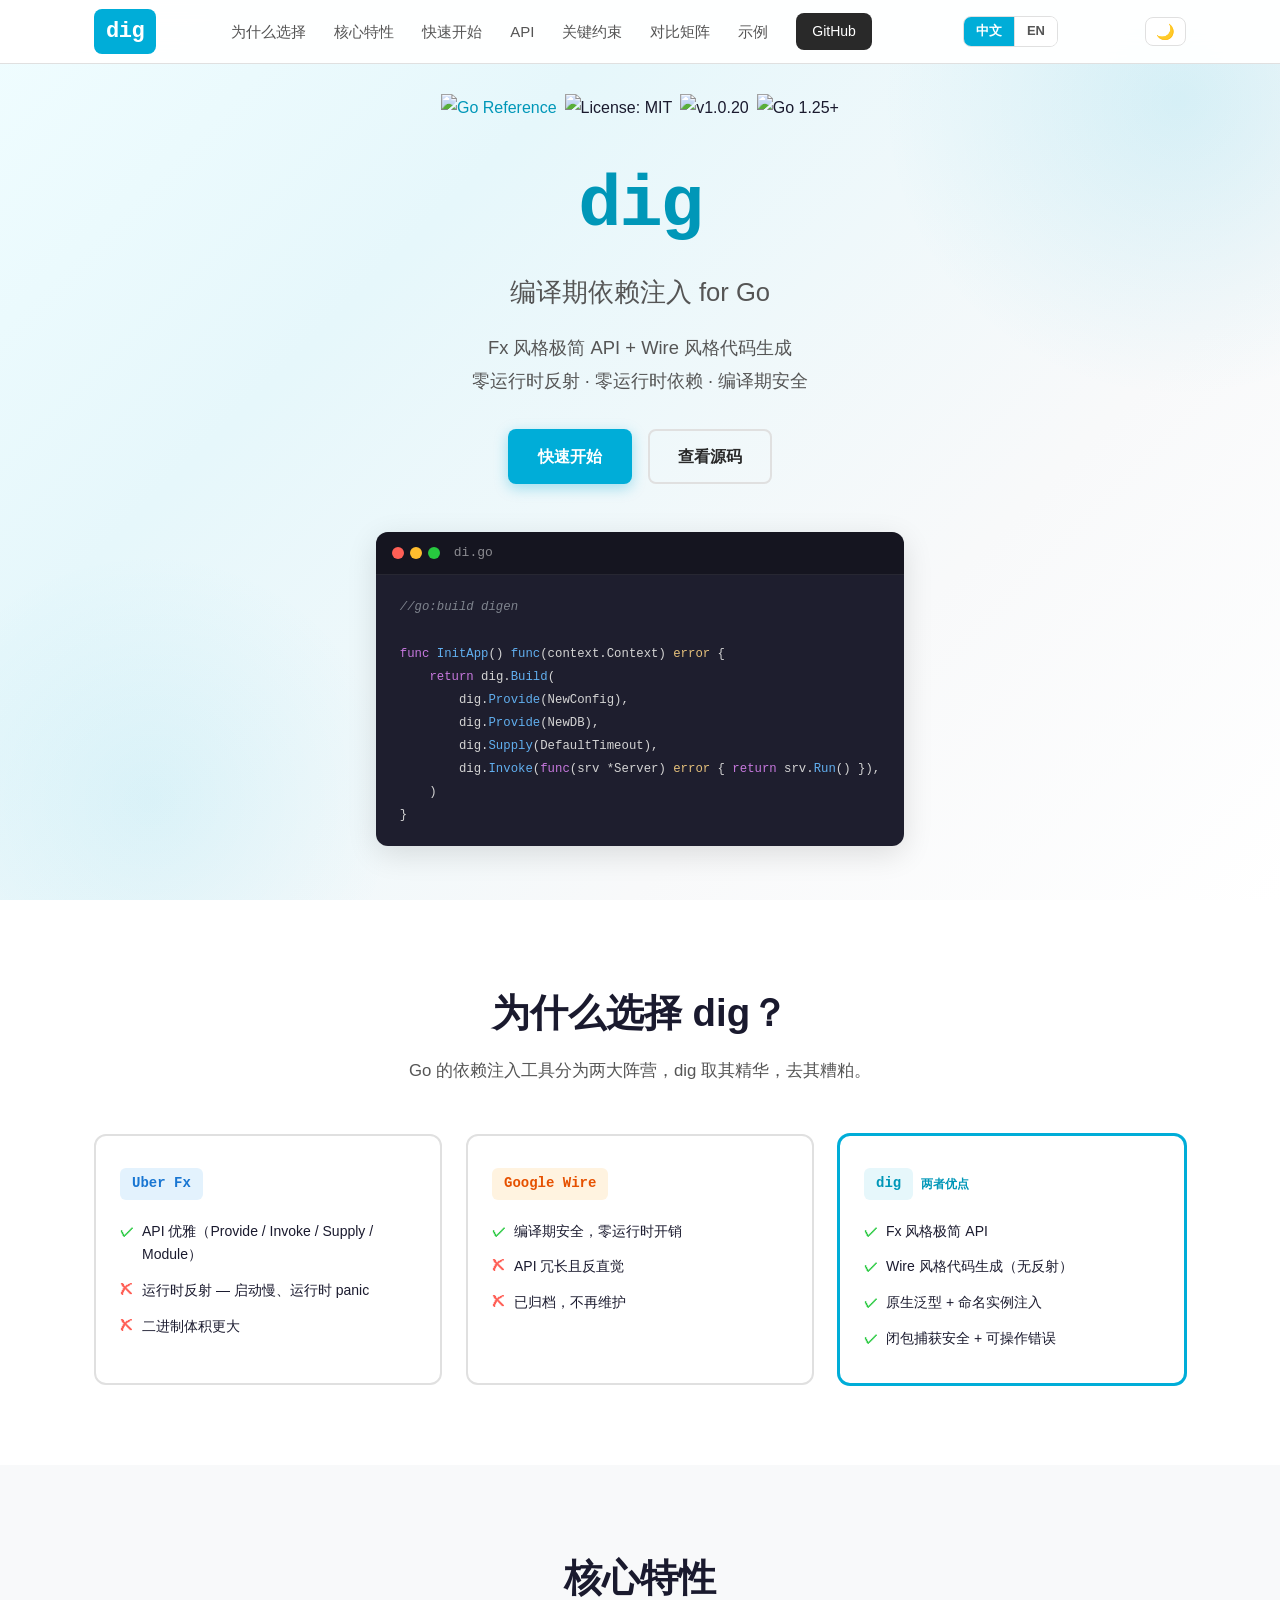
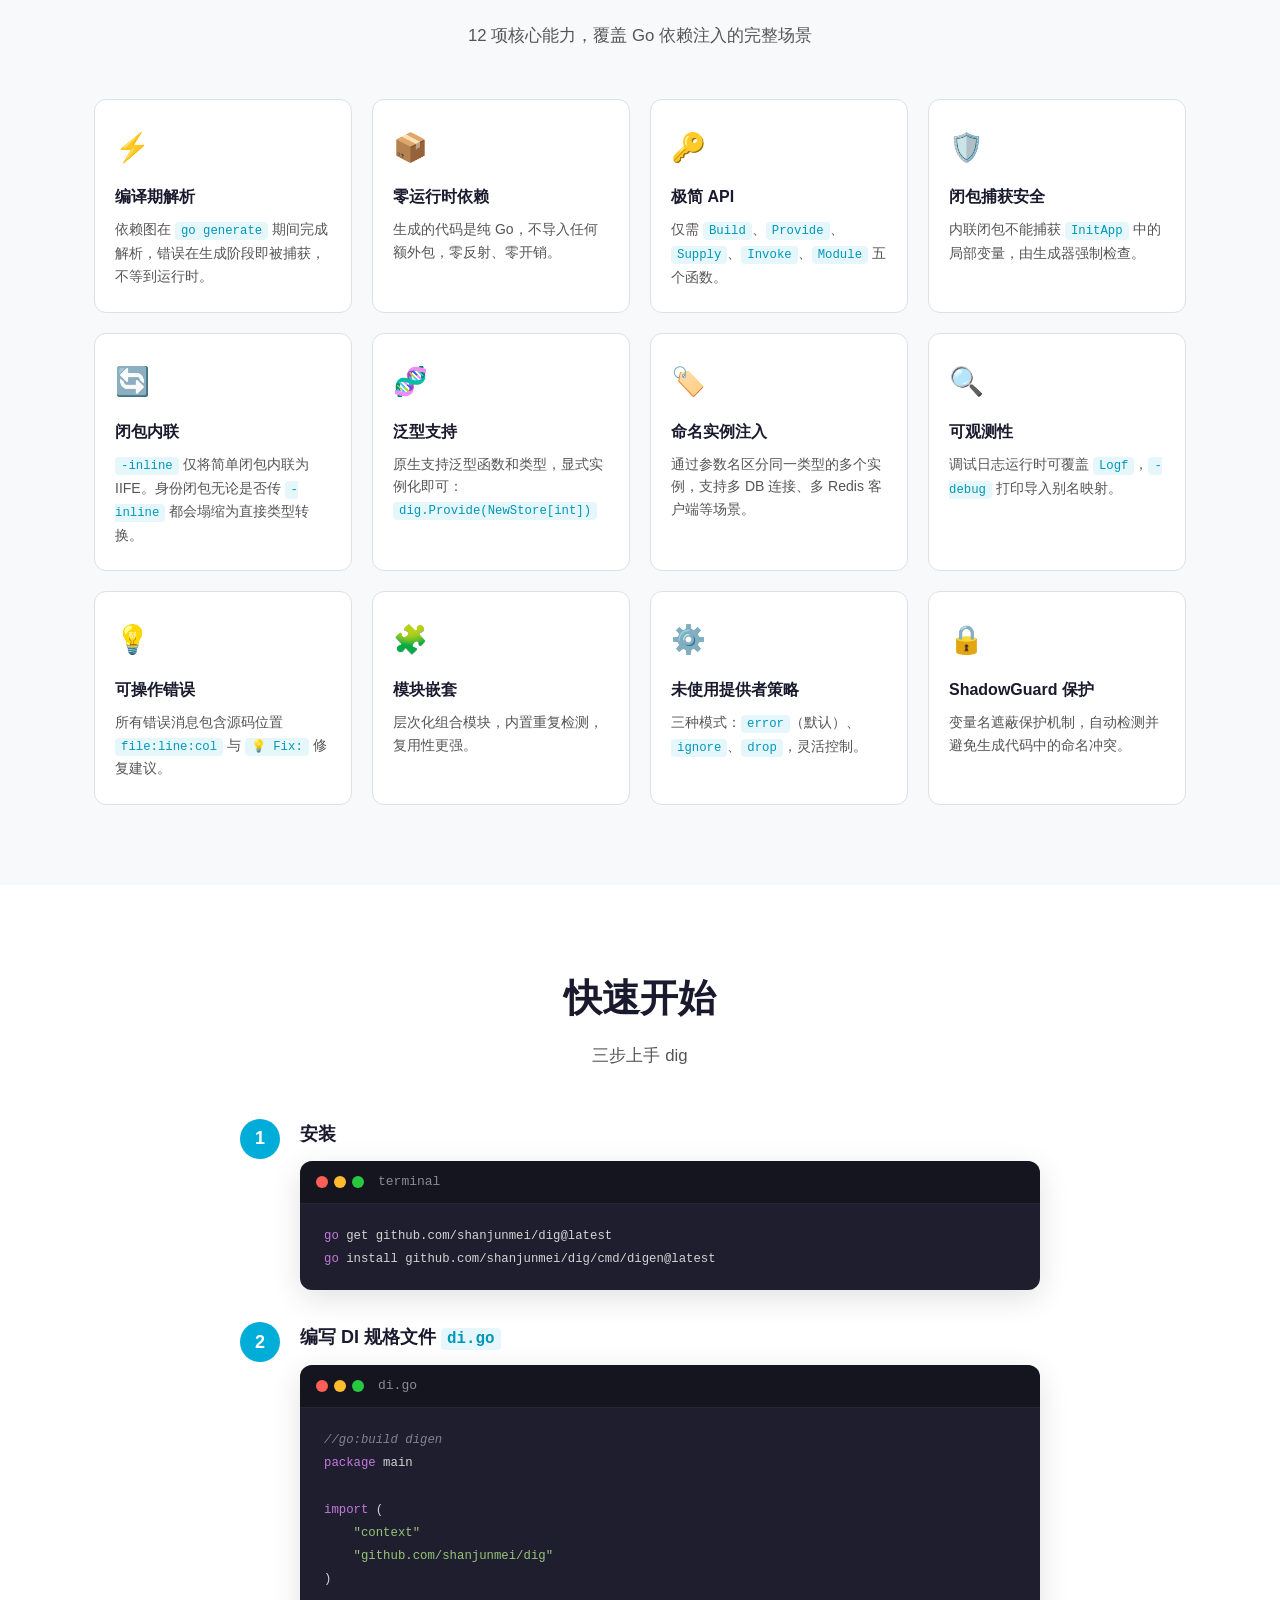
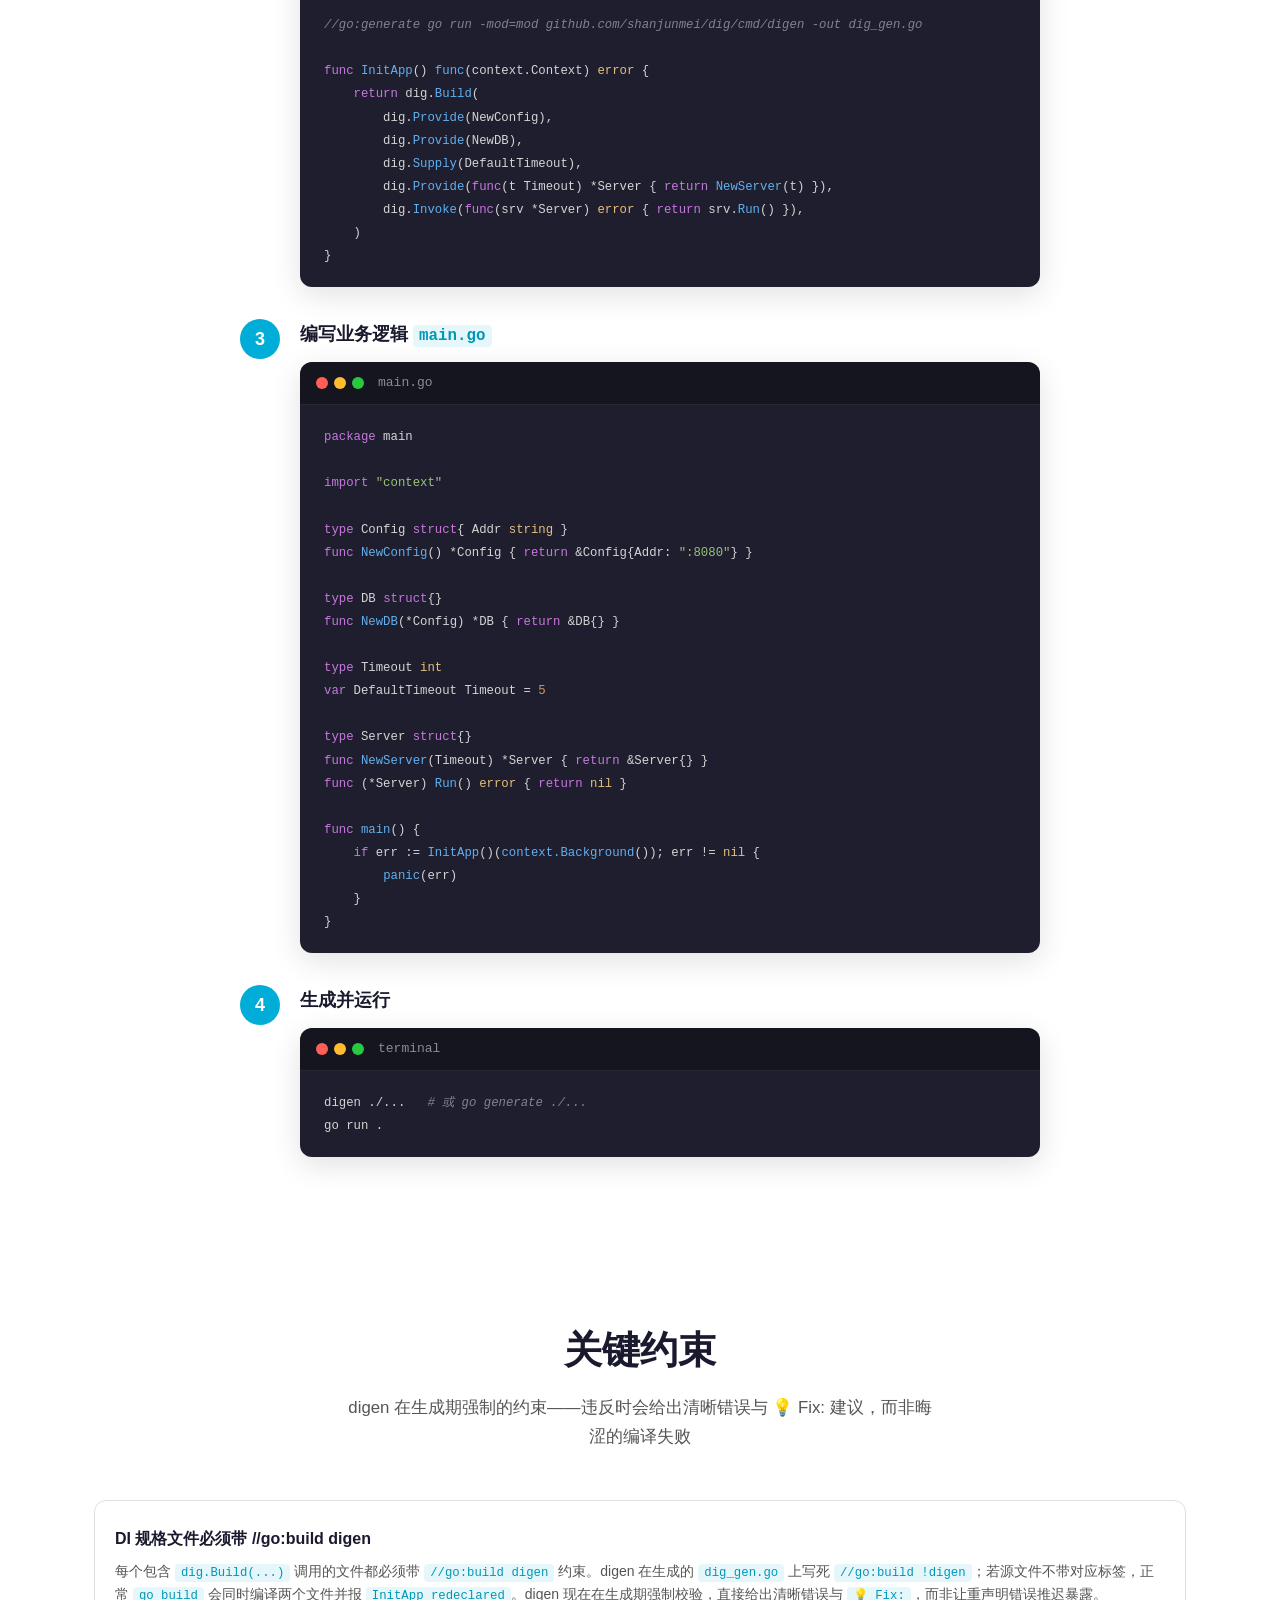
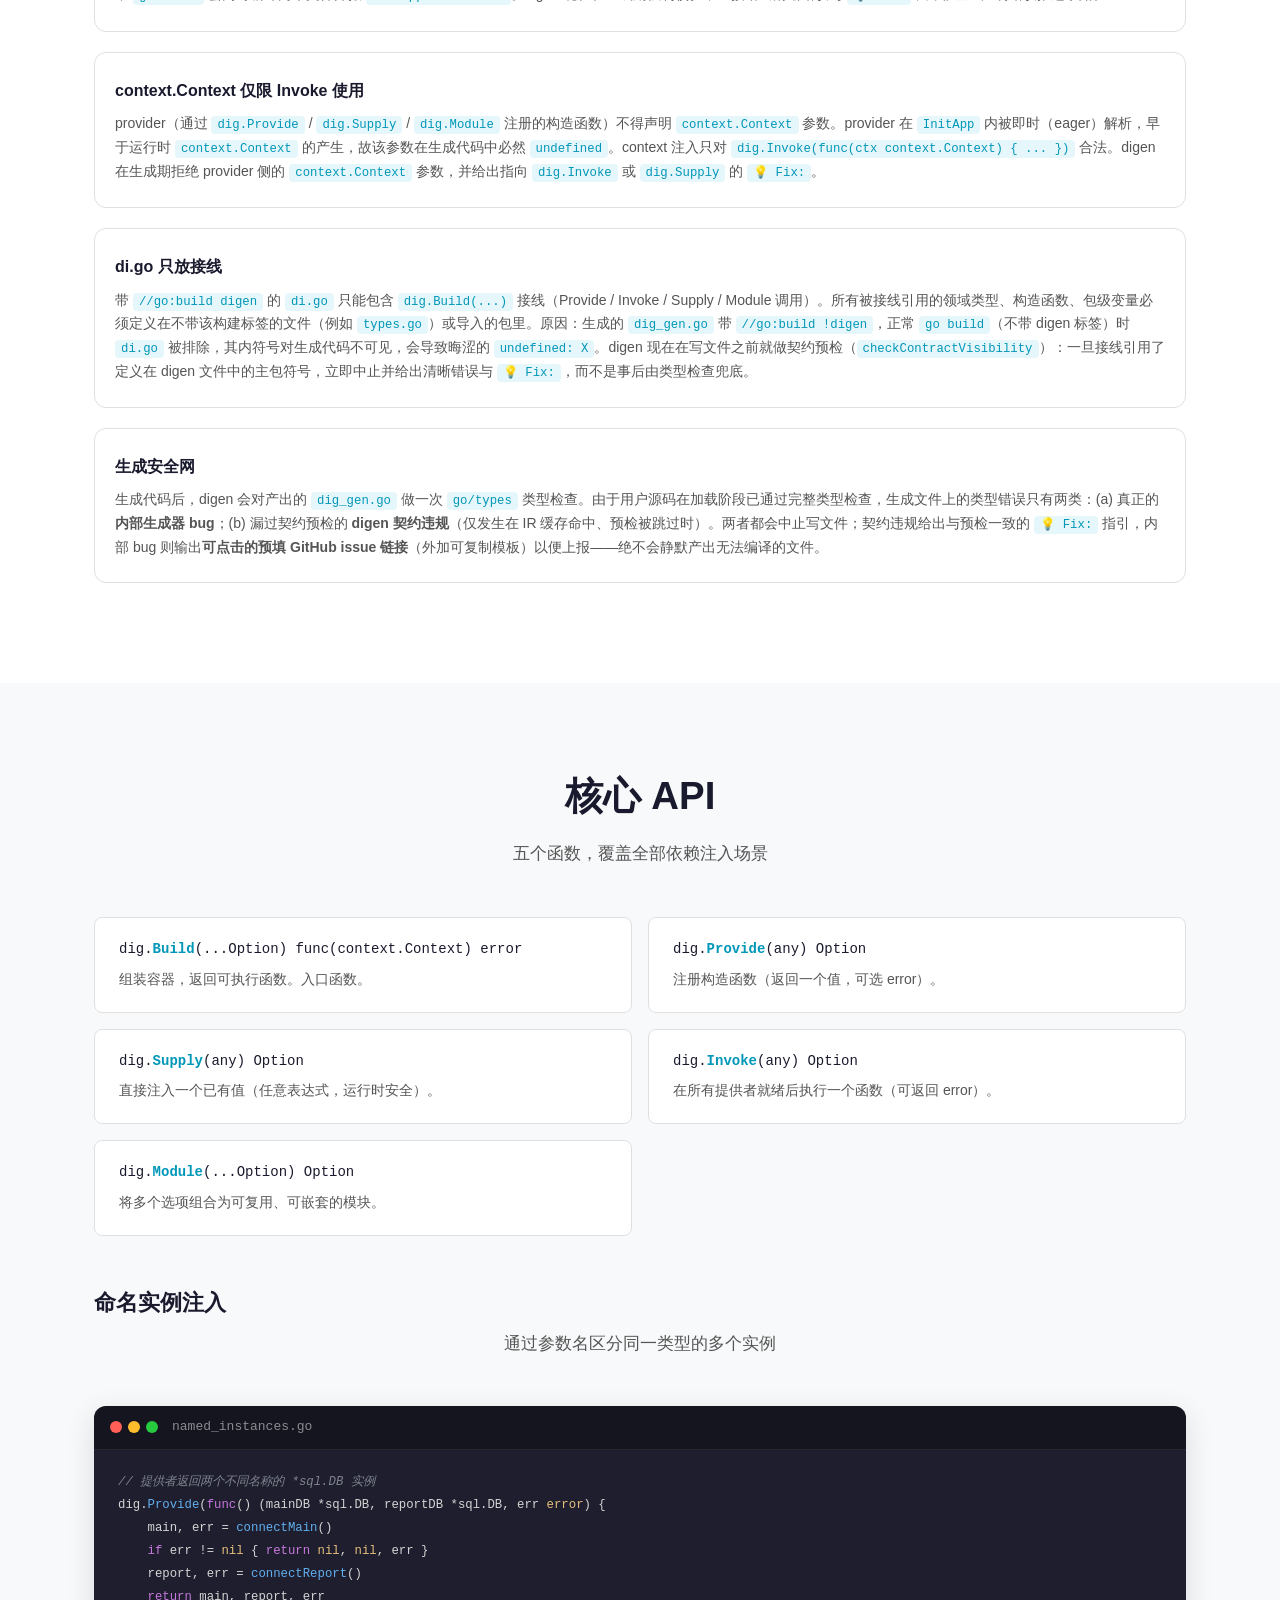
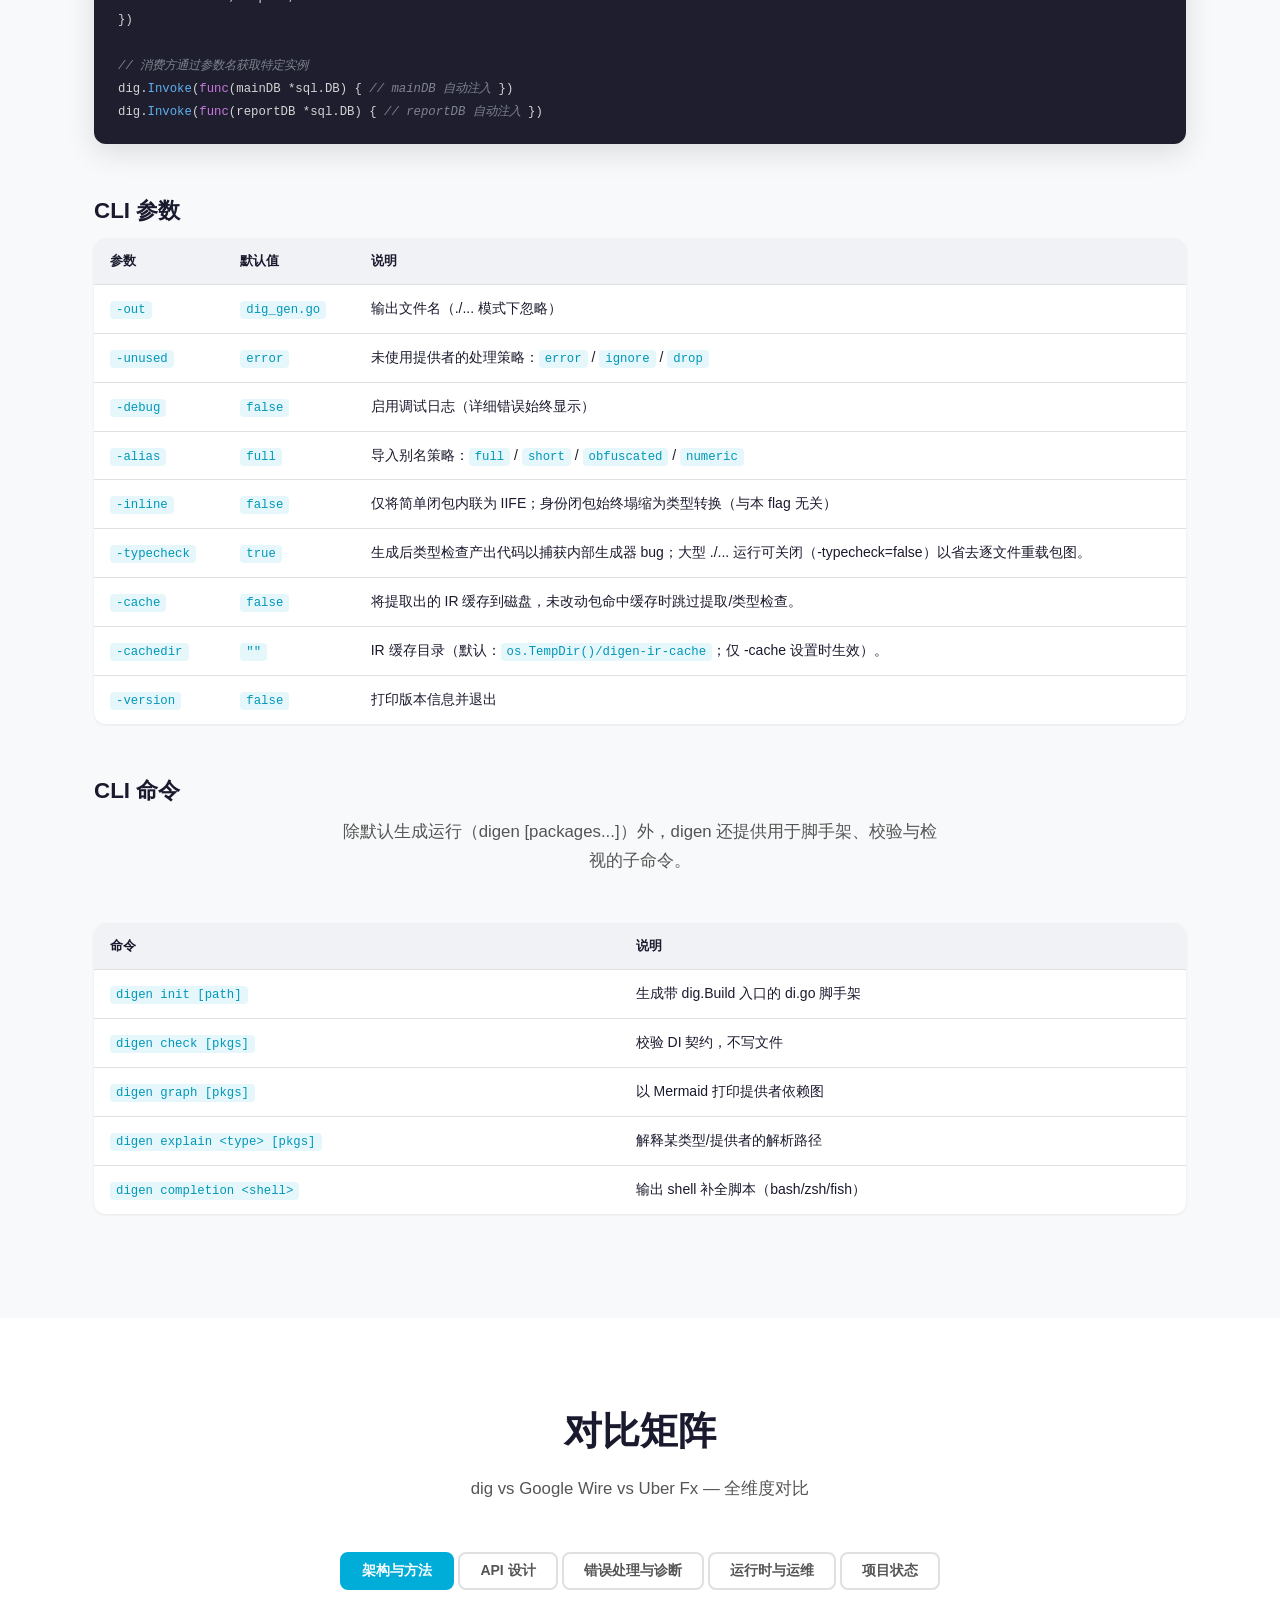
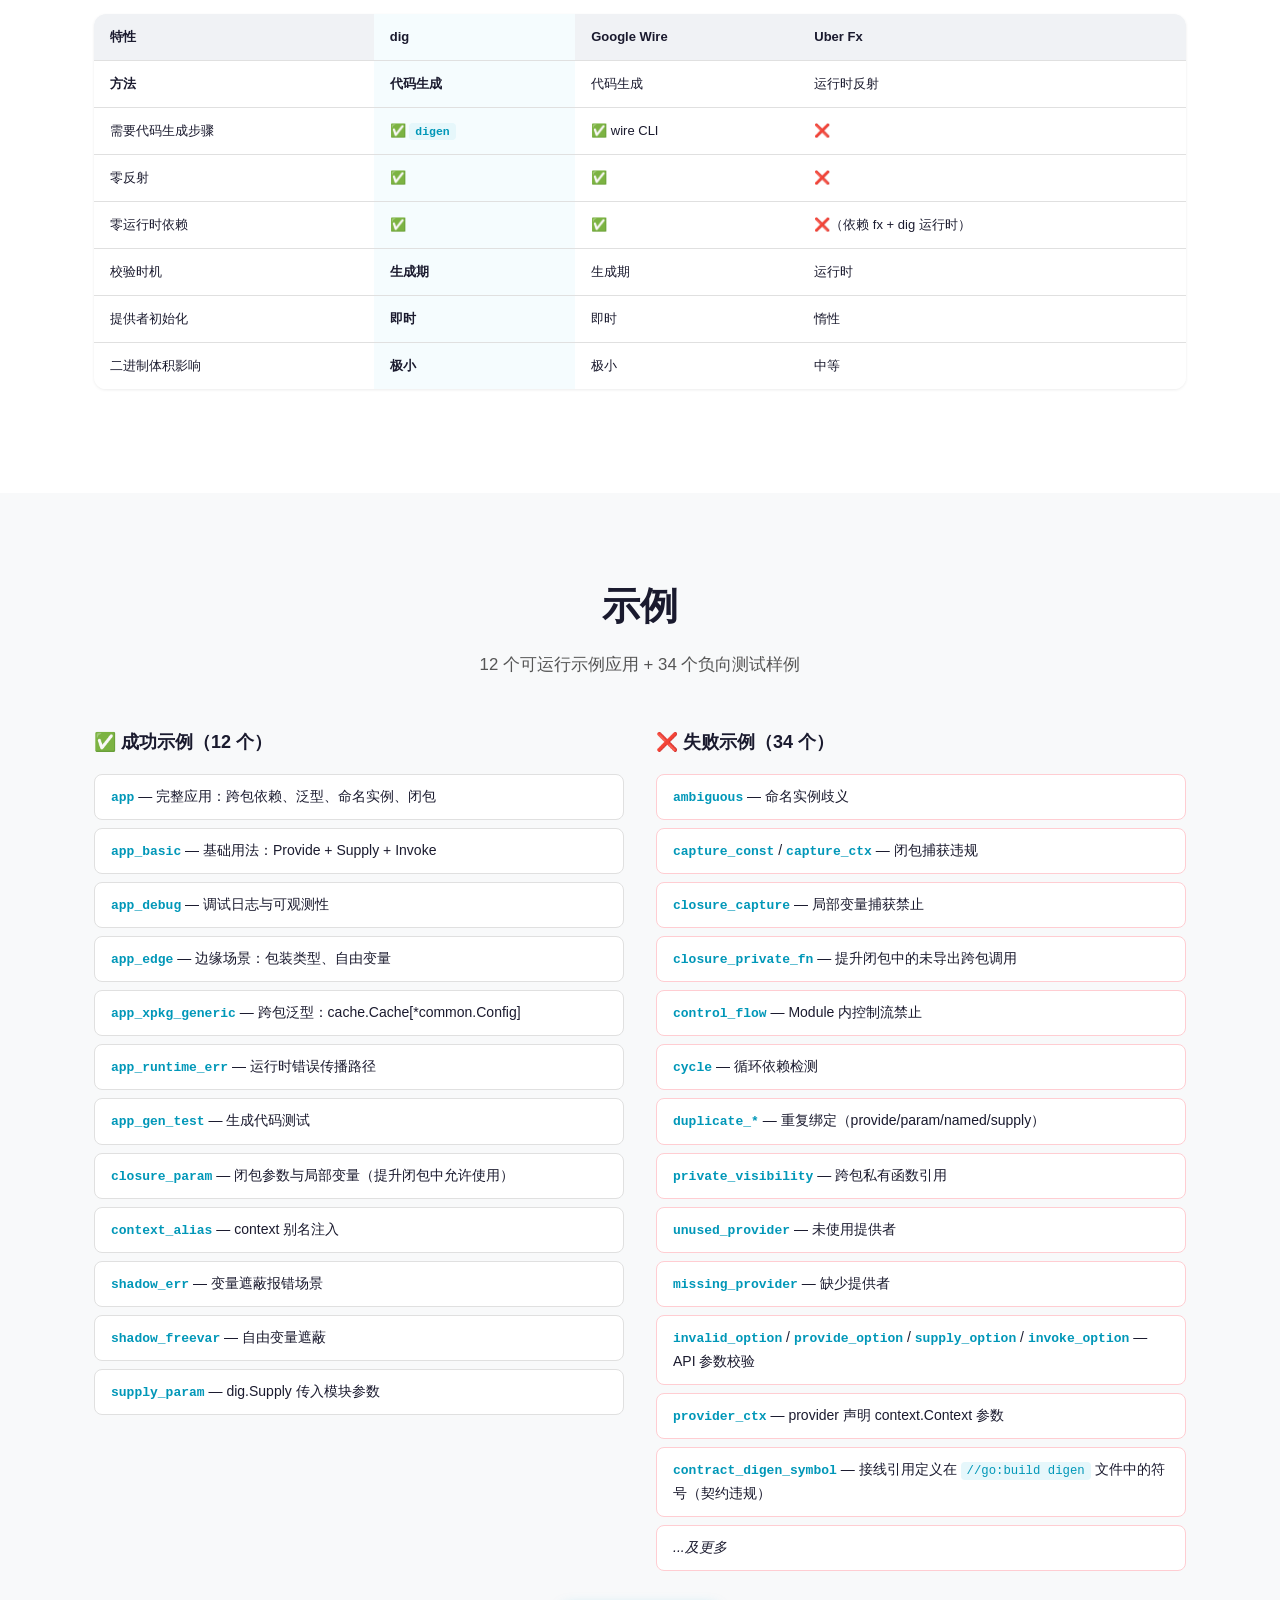
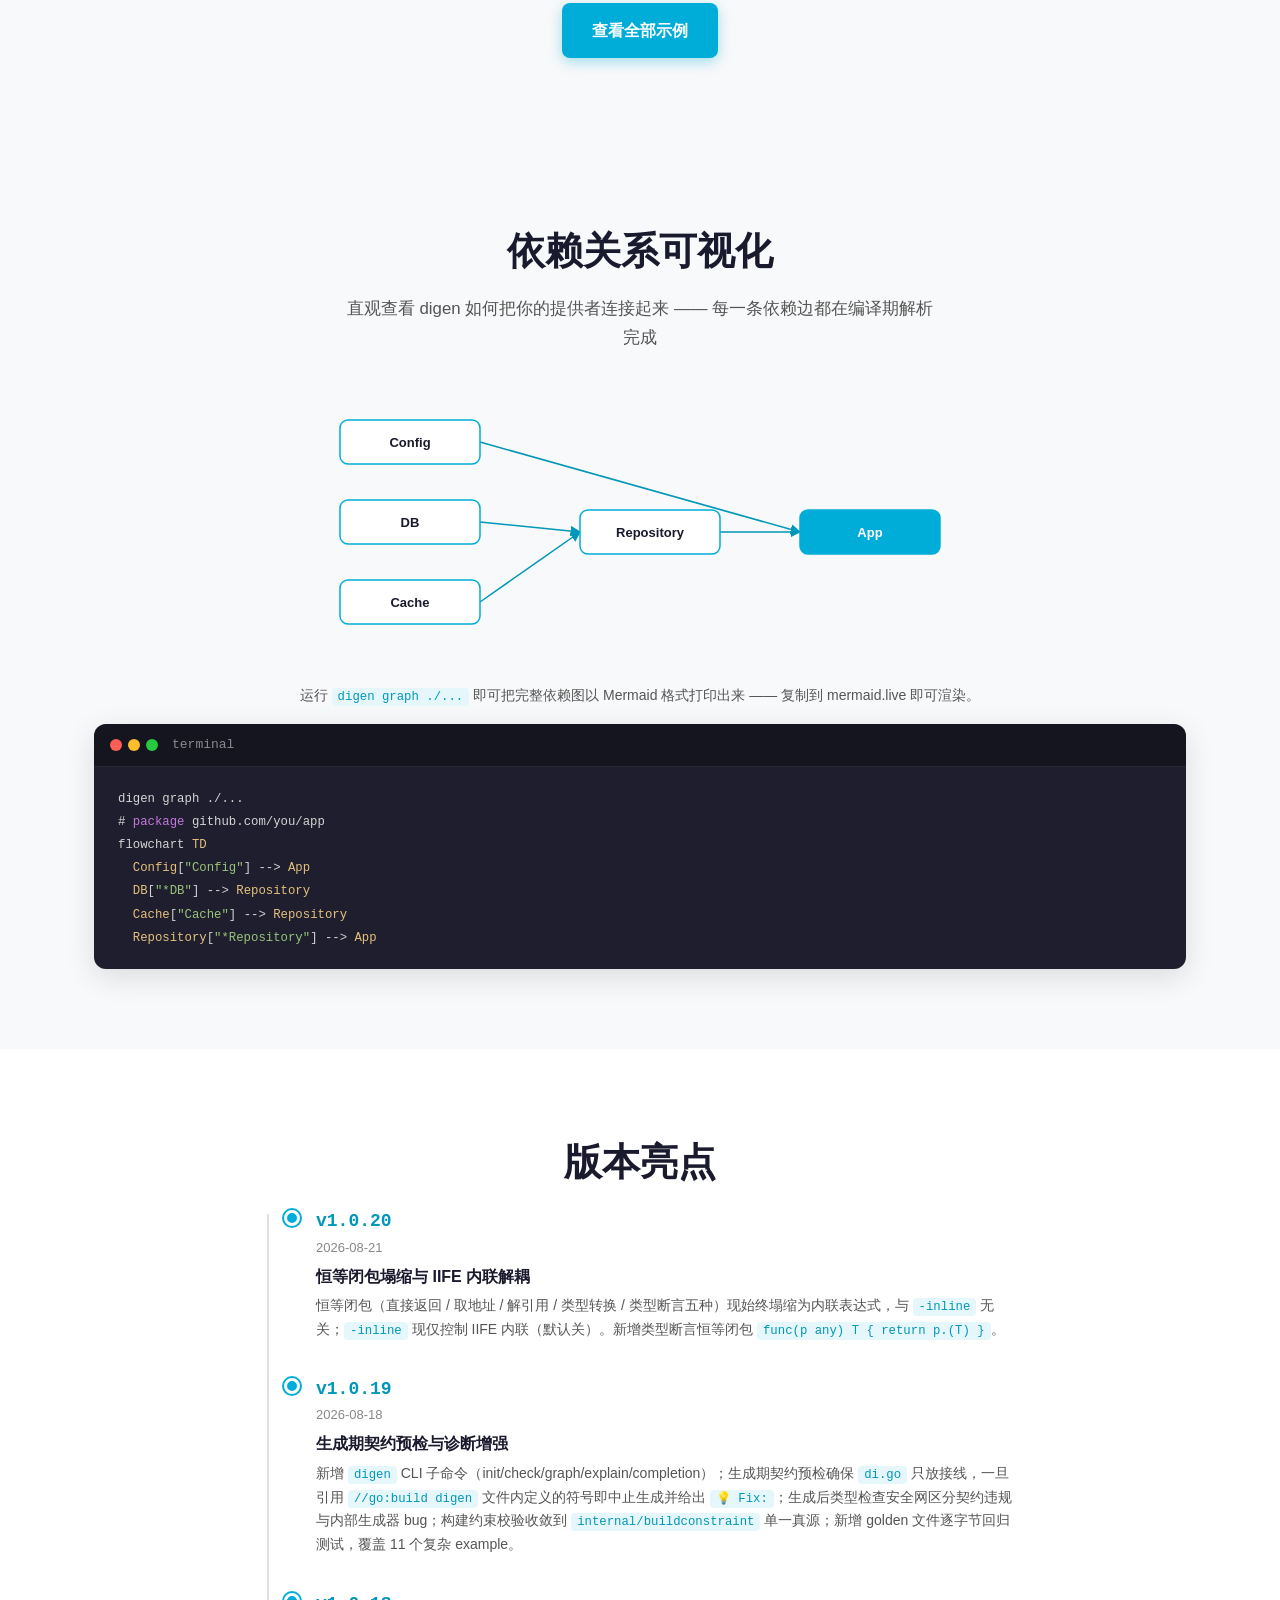
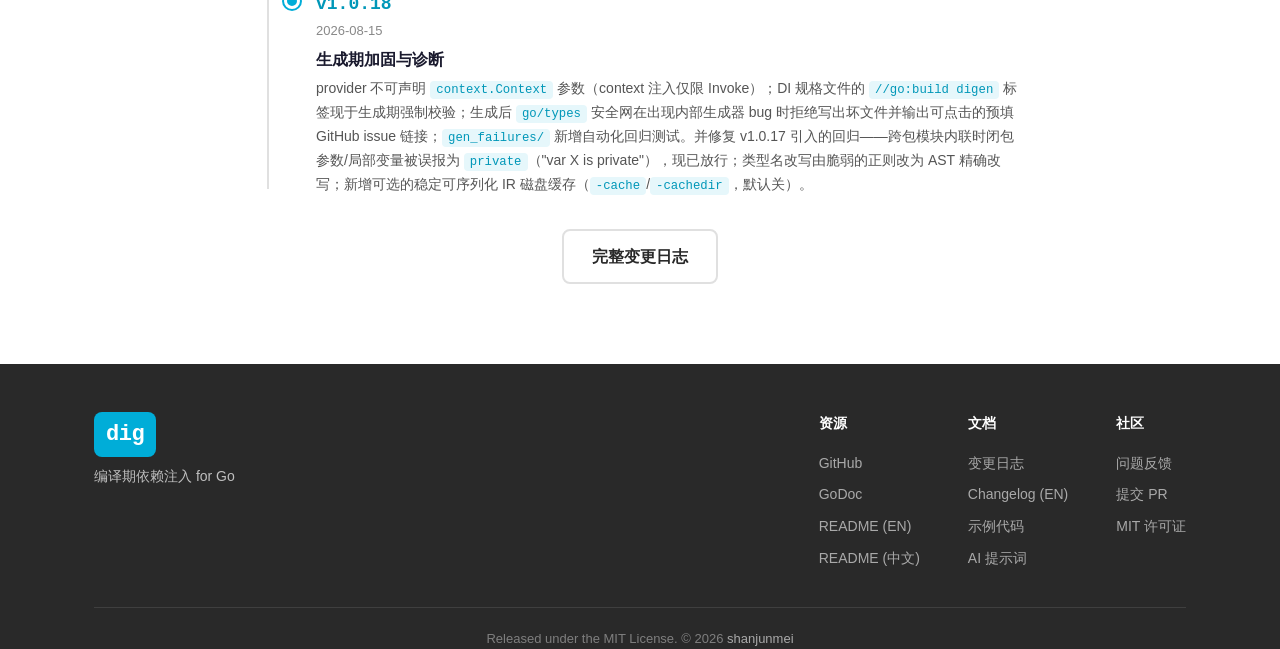
==== docs/index.html @ 8a1d83fa "chore: release dig v1.0.20 ```🔧 Identity Closure Collapse and IIFE Inline Decoupling``` - The identi" ====
<!DOCTYPE html>
<html lang="zh-CN">
<head>
  <meta charset="UTF-8">
  <meta name="viewport" content="width=device-width, initial-scale=1.0">
  <meta name="description" content="dig — 编译期依赖注入 for Go。Fx 风格极简 API + Wire 风格代码生成，零运行时反射，零运行时依赖。">
  <meta name="author" content="shanjunmei">
  <meta property="og:title" content="dig — Compile-time DI for Go">
  <meta property="og:description" content="Fx-style minimal API + Wire-style code generation. Zero reflection, zero runtime dependency.">
  <meta property="og:type" content="website">
  <title>dig — 编译期依赖注入 for Go</title>
  <link rel="icon" type="image/svg+xml" href="data:image/svg+xml,<svg xmlns='http://www.w3.org/2000/svg' viewBox='0 0 100 100'><rect width='100' height='100' rx='20' fill='%2300ADD8'/><text x='50' y='68' font-size='52' font-family='monospace' font-weight='bold' text-anchor='middle' fill='white'>dig</text></svg>">
  <link rel="stylesheet" href="assets/css/style.css">
</head>
<body>

<!-- ===== Nav ===== -->
<nav id="navbar">
  <div class="nav-container">
    <a href="#" class="nav-logo">
      <span class="logo-icon">dig</span>
    </a>
    <div class="nav-links" id="nav-links">
      <a href="#why" data-en="Why dig">为什么选择</a>
      <a href="#features" data-en="Features">核心特性</a>
      <a href="#quickstart" data-en="Quick Start">快速开始</a>
      <a href="#api">API</a>
      <a href="#constraints" data-en="Constraints">关键约束</a>
      <a href="#comparison" data-en="Comparison">对比矩阵</a>
      <a href="#examples" data-en="Examples">示例</a>
      <a href="https://github.com/shanjunmei/dig" class="nav-github" target="_blank" rel="noopener">GitHub</a>
    </div>
    <div class="lang-switch" role="group" aria-label="Language">
      <button type="button" data-lang="zh" class="active">中文</button>
      <button type="button" data-lang="en">EN</button>
    </div>
    <button class="theme-toggle" id="theme-toggle" type="button" aria-label="切换深色/浅色模式" title="切换深色/浅色模式">🌙</button>
    <button class="nav-toggle" id="nav-toggle" aria-label="菜单">
      <span></span><span></span><span></span>
    </button>
  </div>
</nav>

<!-- ===== Table of Contents (TOC) ===== -->
<aside class="toc" id="toc" aria-label="目录">
  <input type="search" id="toc-search" class="toc-search" placeholder="搜索目录…" data-en-ph="Search…" aria-label="搜索目录">
  <nav id="toc-nav"></nav>
</aside>

<!-- ===== Hero ===== -->
<section id="hero">
  <div class="hero-bg"></div>
  <div class="hero-content">
    <div class="hero-badges">
      <a href="https://pkg.go.dev/github.com/shanjunmei/dig" target="_blank" rel="noopener">
        <img src="https://pkg.go.dev/badge/github.com/shanjunmei/dig.svg" alt="Go Reference">
      </a>
      <img src="https://img.shields.io/badge/License-MIT-yellow.svg" alt="License: MIT">
      <img src="https://img.shields.io/badge/version-v1.0.20-00ADD8.svg" alt="v1.0.20">
      <img src="https://img.shields.io/badge/Go-1.25+-00ADD8.svg" alt="Go 1.25+">
    </div>
    <h1 class="hero-title">
      <span class="hero-dig">dig</span>
      <span class="hero-subtitle" data-en="Compile-time dependency injection for Go">编译期依赖注入 for Go</span>
    </h1>
    <p class="hero-tagline" data-en-html="Fx-style minimal API + Wire-style code generation<br>Zero reflection · Zero runtime dependency · Compile-time safety">
      Fx 风格极简 API + Wire 风格代码生成<br>
      零运行时反射 · 零运行时依赖 · 编译期安全
    </p>
    <div class="hero-cta">
      <a href="#quickstart" class="btn btn-primary" data-en="Get Started">快速开始</a>
      <a href="https://github.com/shanjunmei/dig" class="btn btn-secondary" target="_blank" rel="noopener" data-en="View Source">查看源码</a>
    </div>
    <div class="hero-code-preview">
      <div class="code-window">
        <div class="code-window-bar">
          <span class="dot dot-red"></span>
          <span class="dot dot-yellow"></span>
          <span class="dot dot-green"></span>
          <span class="code-window-title">di.go</span>
        </div>
        <pre><code><span class="c-comment">//go:build digen</span>

<span class="c-keyword">func</span> <span class="c-func">InitApp</span>() <span class="c-func">func</span>(context.Context) <span class="c-type">error</span> {
    <span class="c-keyword">return</span> dig.<span class="c-func">Build</span>(
        dig.<span class="c-func">Provide</span>(NewConfig),
        dig.<span class="c-func">Provide</span>(NewDB),
        dig.<span class="c-func">Supply</span>(DefaultTimeout),
        dig.<span class="c-func">Invoke</span>(<span class="c-keyword">func</span>(srv *Server) <span class="c-type">error</span> { <span class="c-keyword">return</span> srv.<span class="c-func">Run</span>() }),
    )
}</code></pre>
      </div>
    </div>
  </div>
</section>

<!-- ===== Why dig ===== -->
<section id="why" class="section">
  <div class="container">
    <h2 class="section-title" data-en="Why choose dig?">为什么选择 dig？</h2>
    <p class="section-desc" data-en="Go's DI tools fall into two camps. dig takes the best of both and drops the worst.">Go 的依赖注入工具分为两大阵营，dig 取其精华，去其糟粕。</p>

    <div class="why-grid">
      <div class="why-card why-card-fx">
        <div class="why-card-header">
          <span class="why-badge why-badge-blue">Uber Fx</span>
        </div>
        <div class="why-body">
          <div class="why-pro">
            <span class="why-icon">✓</span>
            <span data-en="Elegant API (Provide / Invoke / Supply / Module)">API 优雅（Provide / Invoke / Supply / Module）</span>
          </div>
          <div class="why-con">
            <span class="why-icon">✗</span>
            <span data-en="Runtime reflection — slow startup, runtime panics">运行时反射 — 启动慢、运行时 panic</span>
          </div>
          <div class="why-con">
            <span class="why-icon">✗</span>
            <span data-en="Larger binary size">二进制体积更大</span>
          </div>
        </div>
      </div>

      <div class="why-card why-card-wire">
        <div class="why-card-header">
          <span class="why-badge why-badge-orange">Google Wire</span>
        </div>
        <div class="why-body">
          <div class="why-pro">
            <span class="why-icon">✓</span>
            <span data-en="Compile-time safe, zero runtime overhead">编译期安全，零运行时开销</span>
          </div>
          <div class="why-con">
            <span class="why-icon">✗</span>
            <span data-en="Verbose and counter-intuitive API">API 冗长且反直觉</span>
          </div>
          <div class="why-con">
            <span class="why-icon">✗</span>
            <span data-en="Archived, no longer maintained">已归档，不再维护</span>
          </div>
        </div>
      </div>

      <div class="why-card why-card-dig">
        <div class="why-card-header">
          <span class="why-badge why-badge-cyan">dig</span>
          <span class="why-tag" data-en="Best of both">两者优点</span>
        </div>
        <div class="why-body">
          <div class="why-pro">
            <span class="why-icon">✓</span>
            <span data-en="Fx-style minimal API">Fx 风格极简 API</span>
          </div>
          <div class="why-pro">
            <span class="why-icon">✓</span>
            <span data-en="Wire-style code generation (no reflection)">Wire 风格代码生成（无反射）</span>
          </div>
          <div class="why-pro">
            <span class="why-icon">✓</span>
            <span data-en="Native generics + named instance injection">原生泛型 + 命名实例注入</span>
          </div>
          <div class="why-pro">
            <span class="why-icon">✓</span>
            <span data-en="Closure-capture safety + actionable errors">闭包捕获安全 + 可操作错误</span>
          </div>
        </div>
      </div>
    </div>
  </div>
</section>

<!-- ===== Core Features ===== -->
<section id="features" class="section section-alt">
  <div class="container">
    <h2 class="section-title" data-en="Core Features">核心特性</h2>
    <p class="section-desc" data-en="12 core capabilities covering the full spectrum of Go dependency injection">12 项核心能力，覆盖 Go 依赖注入的完整场景</p>

    <div class="features-grid">
      <div class="feature-card">
        <div class="feature-icon">⚡</div>
        <h3 data-en="Compile-time resolution">编译期解析</h3>
        <p data-en-html="The dependency graph is resolved during <code>go generate</code>, so errors are caught at generation time — not at runtime.">依赖图在 <code>go generate</code> 期间完成解析，错误在生成阶段即被捕获，不等到运行时。</p>
      </div>
      <div class="feature-card">
        <div class="feature-icon">📦</div>
        <h3 data-en="Zero runtime dependency">零运行时依赖</h3>
        <p data-en-html="Generated code is pure Go — no extra imports, zero reflection, zero overhead.">生成的代码是纯 Go，不导入任何额外包，零反射、零开销。</p>
      </div>
      <div class="feature-card">
        <div class="feature-icon">🔑</div>
        <h3 data-en="Minimal API">极简 API</h3>
        <p data-en-html="Only five functions: <code>Build</code>, <code>Provide</code>, <code>Supply</code>, <code>Invoke</code>, <code>Module</code>.">仅需 <code>Build</code>、<code>Provide</code>、<code>Supply</code>、<code>Invoke</code>、<code>Module</code> 五个函数。</p>
      </div>
      <div class="feature-card">
        <div class="feature-icon">🛡️</div>
        <h3 data-en="Closure-capture safety">闭包捕获安全</h3>
        <p data-en-html="Inline closures cannot capture locals from <code>InitApp</code> — enforced by the generator.">内联闭包不能捕获 <code>InitApp</code> 中的局部变量，由生成器强制检查。</p>
      </div>
      <div class="feature-card">
        <div class="feature-icon">🔄</div>
        <h3 data-en="Closure inlining">闭包内联</h3>
        <p data-en-html="The <code>-inline</code> flag inlines simple closures as IIFEs. Identity closures are ALWAYS collapsed to direct type conversions, regardless of this flag."><code>-inline</code> 仅将简单闭包内联为 IIFE。身份闭包无论是否传 <code>-inline</code> 都会塌缩为直接类型转换。</p>
      </div>
      <div class="feature-card">
        <div class="feature-icon">🧬</div>
        <h3 data-en="Generics support">泛型支持</h3>
        <p data-en-html="Native generics for functions and types — just instantiate explicitly: <code>dig.Provide(NewStore[int])</code>">原生支持泛型函数和类型，显式实例化即可：<code>dig.Provide(NewStore[int])</code></p>
      </div>
      <div class="feature-card">
        <div class="feature-icon">🏷️</div>
        <h3 data-en="Named instance injection">命名实例注入</h3>
        <p data-en-html="Distinguish multiple instances of the same type by parameter name — multi-DB, multi-Redis, and more.">通过参数名区分同一类型的多个实例，支持多 DB 连接、多 Redis 客户端等场景。</p>
      </div>
      <div class="feature-card">
        <div class="feature-icon">🔍</div>
        <h3 data-en="Observability">可观测性</h3>
        <p data-en-html="Debug logs can be overridden at runtime via <code>Logf</code>; <code>-debug</code> prints the import-alias map.">调试日志运行时可覆盖 <code>Logf</code>，<code>-debug</code> 打印导入别名映射。</p>
      </div>
      <div class="feature-card">
        <div class="feature-icon">💡</div>
        <h3 data-en="Actionable errors">可操作错误</h3>
        <p data-en-html="Every error carries the source location <code>file:line:col</code> and a <code>💡 Fix:</code> suggestion.">所有错误消息包含源码位置 <code>file:line:col</code> 与 <code>💡 Fix:</code> 修复建议。</p>
      </div>
      <div class="feature-card">
        <div class="feature-icon">🧩</div>
        <h3 data-en="Module nesting">模块嵌套</h3>
        <p data-en-html="Compose modules hierarchically with built-in duplicate detection for better reuse.">层次化组合模块，内置重复检测，复用性更强。</p>
      </div>
      <div class="feature-card">
        <div class="feature-icon">⚙️</div>
        <h3 data-en="Unused-provider policy">未使用提供者策略</h3>
        <p data-en-html="Three modes: <code>error</code> (default), <code>ignore</code>, <code>drop</code> — fully configurable.">三种模式：<code>error</code>（默认）、<code>ignore</code>、<code>drop</code>，灵活控制。</p>
      </div>
      <div class="feature-card">
        <div class="feature-icon">🔒</div>
        <h3 data-en="ShadowGuard protection">ShadowGuard 保护</h3>
        <p data-en-html="A variable-shadowing guard that automatically detects and avoids name collisions in generated code.">变量名遮蔽保护机制，自动检测并避免生成代码中的命名冲突。</p>
      </div>
    </div>
  </div>
</section>

<!-- ===== Quick Start ===== -->
<section id="quickstart" class="section">
  <div class="container">
    <h2 class="section-title" data-en="Quick Start">快速开始</h2>
    <p class="section-desc" data-en="Get started with dig in a few steps">三步上手 dig</p>

    <div class="quickstart-steps">
      <div class="qs-step">
        <div class="qs-number">1</div>
        <div class="qs-content">
          <h3 data-en="Install">安装</h3>
          <div class="code-window small">
            <div class="code-window-bar">
              <span class="dot dot-red"></span>
              <span class="dot dot-yellow"></span>
              <span class="dot dot-green"></span>
              <span class="code-window-title">terminal</span>
            </div>
            <pre><code>go get github.com/shanjunmei/dig@latest
go install github.com/shanjunmei/dig/cmd/digen@latest</code></pre>
          </div>
        </div>
      </div>

      <div class="qs-step">
        <div class="qs-number">2</div>
        <div class="qs-content">
          <h3 data-en-html="Write the DI spec file <code>di.go</code>">编写 DI 规格文件 <code>di.go</code></h3>
          <div class="code-window small">
            <div class="code-window-bar">
              <span class="dot dot-red"></span>
              <span class="dot dot-yellow"></span>
              <span class="dot dot-green"></span>
              <span class="code-window-title">di.go</span>
            </div>
            <pre><code><span class="c-comment">//go:build digen</span>
<span class="c-keyword">package</span> main

<span class="c-keyword">import</span> (
    <span class="c-string">"context"</span>
    <span class="c-string">"github.com/shanjunmei/dig"</span>
)

<span class="c-comment">//go:generate go run -mod=mod github.com/shanjunmei/dig/cmd/digen -out dig_gen.go</span>

<span class="c-keyword">func</span> <span class="c-func">InitApp</span>() <span class="c-func">func</span>(context.Context) <span class="c-type">error</span> {
    <span class="c-keyword">return</span> dig.<span class="c-func">Build</span>(
        dig.<span class="c-func">Provide</span>(NewConfig),
        dig.<span class="c-func">Provide</span>(NewDB),
        dig.<span class="c-func">Supply</span>(DefaultTimeout),
        dig.<span class="c-func">Provide</span>(<span class="c-keyword">func</span>(t Timeout) *Server { <span class="c-keyword">return</span> <span class="c-func">NewServer</span>(t) }),
        dig.<span class="c-func">Invoke</span>(<span class="c-keyword">func</span>(srv *Server) <span class="c-type">error</span> { <span class="c-keyword">return</span> srv.<span class="c-func">Run</span>() }),
    )
}</code></pre>
          </div>
        </div>
      </div>

      <div class="qs-step">
        <div class="qs-number">3</div>
        <div class="qs-content">
          <h3 data-en-html="Write the business logic <code>main.go</code>">编写业务逻辑 <code>main.go</code></h3>
          <div class="code-window small">
            <div class="code-window-bar">
              <span class="dot dot-red"></span>
              <span class="dot dot-yellow"></span>
              <span class="dot dot-green"></span>
              <span class="code-window-title">main.go</span>
            </div>
            <pre><code><span class="c-keyword">package</span> main

<span class="c-keyword">import</span> <span class="c-string">"context"</span>

<span class="c-keyword">type</span> Config <span class="c-keyword">struct</span>{ Addr <span class="c-type">string</span> }
<span class="c-keyword">func</span> <span class="c-func">NewConfig</span>() *Config { <span class="c-keyword">return</span> &Config{Addr: <span class="c-string">":8080"</span>} }

<span class="c-keyword">type</span> DB <span class="c-keyword">struct</span>{}
<span class="c-keyword">func</span> <span class="c-func">NewDB</span>(*Config) *DB { <span class="c-keyword">return</span> &DB{} }

<span class="c-keyword">type</span> Timeout <span class="c-type">int</span>
<span class="c-keyword">var</span> DefaultTimeout Timeout = <span class="c-number">5</span>

<span class="c-keyword">type</span> Server <span class="c-keyword">struct</span>{}
<span class="c-keyword">func</span> <span class="c-func">NewServer</span>(Timeout) *Server { <span class="c-keyword">return</span> &Server{} }
<span class="c-keyword">func</span> (*Server) <span class="c-func">Run</span>() <span class="c-type">error</span> { <span class="c-keyword">return</span> <span class="c-type">nil</span> }

<span class="c-keyword">func</span> <span class="c-func">main</span>() {
    <span class="c-keyword">if</span> err := <span class="c-func">InitApp</span>()(<span class="c-func">context.Background</span>()); err != <span class="c-type">nil</span> {
        <span class="c-func">panic</span>(err)
    }
}</code></pre>
          </div>
        </div>
      </div>

      <div class="qs-step">
        <div class="qs-number">4</div>
        <div class="qs-content">
          <h3 data-en="Generate &amp; Run">生成并运行</h3>
          <div class="code-window small">
            <div class="code-window-bar">
              <span class="dot dot-red"></span>
              <span class="dot dot-yellow"></span>
              <span class="dot dot-green"></span>
              <span class="code-window-title">terminal</span>
            </div>
            <pre><code>digen ./...   <span class="c-comment" data-en="# or go generate ./..."># 或 go generate ./...</span>
go run .</code></pre>
          </div>
        </div>
      </div>
    </div>
  </div>
</section>

<!-- ===== Key Constraints ===== -->
<section id="constraints" class="section">
  <div class="container">
    <h2 class="section-title" data-en="Key Constraints">关键约束</h2>
    <p class="section-desc" data-en="Rules digen enforces at generation time — violations are reported with a clear error and a 💡 Fix:, never a cryptic build failure">digen 在生成期强制的约束——违反时会给出清晰错误与 <code>💡 Fix:</code> 建议，而非晦涩的编译失败</p>

    <div class="constraint-block">
      <h3 data-en="Mandatory //go:build digen on the DI spec file">DI 规格文件必须带 //go:build digen</h3>
      <p data-en-html="Every file containing a <code>dig.Build(...)</code> call must carry the <code>//go:build digen</code> constraint. digen hard-codes <code>//go:build !digen</code> on the generated <code>dig_gen.go</code>; without the matching tag on your source, a normal <code>go build</code> compiles both files and corrupts with <code>InitApp redeclared</code>. digen now enforces this at generation time and prints a clear error with a <code>💡 Fix:</code> instead of letting the redeclaration surface later.">每个包含 <code>dig.Build(...)</code> 调用的文件都必须带 <code>//go:build digen</code> 约束。digen 在生成的 <code>dig_gen.go</code> 上写死 <code>//go:build !digen</code>；若源文件不带对应标签，正常 <code>go build</code> 会同时编译两个文件并报 <code>InitApp redeclared</code>。digen 现在在生成期强制校验，直接给出清晰错误与 <code>💡 Fix:</code>，而非让重声明错误推迟暴露。</p>
    </div>

    <div class="constraint-block">
      <h3 data-en="context.Context is for Invoke only">context.Context 仅限 Invoke 使用</h3>
      <p data-en-html="Providers (constructors registered via <code>dig.Provide</code> / <code>dig.Supply</code> / <code>dig.Module</code>) may not declare a <code>context.Context</code> parameter. Providers are resolved eagerly inside <code>InitApp</code>, before the runtime <code>context.Context</code> exists, so the parameter would be undefined. Context injection is only valid inside <code>dig.Invoke(func(ctx context.Context) { ... })</code>. digen rejects provider-side <code>context.Context</code> parameters at generation time with a <code>💡 Fix:</code> pointing to <code>dig.Invoke</code> or <code>dig.Supply</code>.">provider（通过 <code>dig.Provide</code> / <code>dig.Supply</code> / <code>dig.Module</code> 注册的构造函数）不得声明 <code>context.Context</code> 参数。provider 在 <code>InitApp</code> 内被即时（eager）解析，早于运行时 <code>context.Context</code> 的产生，故该参数在生成代码中必然 <code>undefined</code>。context 注入只对 <code>dig.Invoke(func(ctx context.Context) { ... })</code> 合法。digen 在生成期拒绝 provider 侧的 <code>context.Context</code> 参数，并给出指向 <code>dig.Invoke</code> 或 <code>dig.Supply</code> 的 <code>💡 Fix:</code>。</p>
    </div>

    <div class="constraint-block">
      <h3 data-en="di.go holds wiring only">di.go 只放接线</h3>
      <p data-en-html="A <code>di.go</code> file carrying <code>//go:build digen</code> may contain ONLY <code>dig.Build(...)</code> wiring (Provide / Invoke / Supply / Module calls). Every domain type, constructor, and package-level variable referenced by the wiring must live in a file WITHOUT that constraint (e.g. <code>types.go</code>) or in an imported package. Reason: the generated <code>dig_gen.go</code> carries <code>//go:build !digen</code>, so under a normal <code>go build</code> (no digen tag) your <code>di.go</code> is excluded and its symbols are invisible to the generated code, producing a cryptic <code>undefined: X</code>. digen now runs a contract pre-check (<code>checkContractVisibility</code>) just before writing: if any wiring references a main-package symbol defined inside a digen file, generation aborts immediately with a clear error and a <code>💡 Fix:</code> — instead of failing later inside the type-checker.">带 <code>//go:build digen</code> 的 <code>di.go</code> 只能包含 <code>dig.Build(...)</code> 接线（Provide / Invoke / Supply / Module 调用）。所有被接线引用的领域类型、构造函数、包级变量必须定义在不带该构建标签的文件（例如 <code>types.go</code>）或导入的包里。原因：生成的 <code>dig_gen.go</code> 带 <code>//go:build !digen</code>，正常 <code>go build</code>（不带 digen 标签）时 <code>di.go</code> 被排除，其内符号对生成代码不可见，会导致晦涩的 <code>undefined: X</code>。digen 现在在写文件之前就做契约预检（<code>checkContractVisibility</code>）：一旦接线引用了定义在 digen 文件中的主包符号，立即中止并给出清晰错误与 <code>💡 Fix:</code>，而不是事后由类型检查兜底。</p>
    </div>

    <div class="constraint-block">
      <h3 data-en="Generation safety net">生成安全网</h3>
      <p data-en-html="After code generation, digen runs a <code>go/types</code> type-check on the emitted <code>dig_gen.go</code>. Because your source is already fully type-checked when digen loads it, a type error in the generated file can only be one of two things: (a) a genuine internal generator bug, or (b) a digen-contract violation that slipped past the pre-check (this only happens on an IR-cache hit, where the pre-check is skipped). In both cases digen refuses to write the broken file. A contract violation gets the same <code>💡 Fix:</code> guidance as the pre-check; an internal bug prints a <strong>one-click, pre-filled GitHub issue link</strong> (plus a copy-paste template) so the defect is reported — never a silent, uncompilable file.">生成代码后，digen 会对产出的 <code>dig_gen.go</code> 做一次 <code>go/types</code> 类型检查。由于用户源码在加载阶段已通过完整类型检查，生成文件上的类型错误只有两类：(a) 真正的<strong>内部生成器 bug</strong>；(b) 漏过契约预检的 <strong>digen 契约违规</strong>（仅发生在 IR 缓存命中、预检被跳过时）。两者都会中止写文件；契约违规给出与预检一致的 <code>💡 Fix:</code> 指引，内部 bug 则输出<strong>可点击的预填 GitHub issue 链接</strong>（外加可复制模板）以便上报——绝不会静默产出无法编译的文件。</p>
    </div>
  </div>
</section>

<!-- ===== Core API ===== -->
<section id="api" class="section section-alt">
  <div class="container">
    <h2 class="section-title" data-en="Core API">核心 API</h2>
    <p class="section-desc" data-en="Five functions covering every DI scenario">五个函数，覆盖全部依赖注入场景</p>

    <div class="api-grid">
      <div class="api-card">
        <div class="api-signature">dig.<span class="api-name">Build</span>(...Option) func(context.Context) error</div>
        <div class="api-desc" data-en="Assembles the container and returns an executable function. The entry point.">组装容器，返回可执行函数。入口函数。</div>
      </div>
      <div class="api-card">
        <div class="api-signature">dig.<span class="api-name">Provide</span>(any) Option</div>
        <div class="api-desc" data-en="Registers a constructor (returns one value, optional error).">注册构造函数（返回一个值，可选 error）。</div>
      </div>
      <div class="api-card">
        <div class="api-signature">dig.<span class="api-name">Supply</span>(any) Option</div>
        <div class="api-desc" data-en="Injects an existing value directly (any expression, runtime-safe).">直接注入一个已有值（任意表达式，运行时安全）。</div>
      </div>
      <div class="api-card">
        <div class="api-signature">dig.<span class="api-name">Invoke</span>(any) Option</div>
        <div class="api-desc" data-en="Runs a function once all providers are ready (may return error).">在所有提供者就绪后执行一个函数（可返回 error）。</div>
      </div>
      <div class="api-card">
        <div class="api-signature">dig.<span class="api-name">Module</span>(...Option) Option</div>
        <div class="api-desc" data-en="Groups multiple options into a reusable, nestable module.">将多个选项组合为可复用、可嵌套的模块。</div>
      </div>
    </div>

    <h3 class="subsection-title" data-en="Named instance injection">命名实例注入</h3>
    <p class="section-desc" data-en="Distinguish multiple instances of the same type by parameter name">通过参数名区分同一类型的多个实例</p>
    <div class="code-window">
      <div class="code-window-bar">
        <span class="dot dot-red"></span>
        <span class="dot dot-yellow"></span>
        <span class="dot dot-green"></span>
        <span class="code-window-title">named_instances.go</span>
      </div>
      <pre><code><span class="c-comment" data-en="// providers return two *sql.DB instances with distinct names">// 提供者返回两个不同名称的 *sql.DB 实例</span>
dig.<span class="c-func">Provide</span>(<span class="c-keyword">func</span>() (mainDB *sql.DB, reportDB *sql.DB, err <span class="c-type">error</span>) {
    main, err = <span class="c-func">connectMain</span>()
    <span class="c-keyword">if</span> err != <span class="c-type">nil</span> { <span class="c-keyword">return</span> <span class="c-type">nil</span>, <span class="c-type">nil</span>, err }
    report, err = <span class="c-func">connectReport</span>()
    <span class="c-keyword">return</span> main, report, err
})

<span class="c-comment" data-en="// consumer receives each instance by its parameter name">// 消费方通过参数名获取特定实例</span>
dig.<span class="c-func">Invoke</span>(<span class="c-keyword">func</span>(mainDB *sql.DB) { <span class="c-comment" data-en="// mainDB auto-injected">// mainDB 自动注入</span> })
dig.<span class="c-func">Invoke</span>(<span class="c-keyword">func</span>(reportDB *sql.DB) { <span class="c-comment" data-en="// reportDB auto-injected">// reportDB 自动注入</span> })</code></pre>
    </div>

    <h3 class="subsection-title" data-en="CLI flags">CLI 参数</h3>
    <div class="table-wrapper">
      <table class="data-table">
        <thead>
          <tr>
            <th data-en="Flag">参数</th>
            <th data-en="Default">默认值</th>
            <th data-en="Description">说明</th>
          </tr>
        </thead>
        <tbody>
          <tr><td><code>-out</code></td><td><code>dig_gen.go</code></td><td data-en="Output file name (ignored in ./... mode)">输出文件名（<code>./...</code> 模式下忽略）</td></tr>
          <tr><td><code>-unused</code></td><td><code>error</code></td><td data-en-html="Policy for unused providers: <code>error</code> / <code>ignore</code> / <code>drop</code>">未使用提供者的处理策略：<code>error</code> / <code>ignore</code> / <code>drop</code></td></tr>
          <tr><td><code>-debug</code></td><td><code>false</code></td><td data-en="Enable debug logging (detailed errors always shown)">启用调试日志（详细错误始终显示）</td></tr>
          <tr><td><code>-alias</code></td><td><code>full</code></td><td data-en-html="Import-alias strategy: <code>full</code> / <code>short</code> / <code>obfuscated</code> / <code>numeric</code>">导入别名策略：<code>full</code> / <code>short</code> / <code>obfuscated</code> / <code>numeric</code></td></tr>
          <tr><td><code>-inline</code></td><td><code>false</code></td><td data-en="Inline simple closures as IIFEs only; identity closures are ALWAYS collapsed to type conversions regardless of this flag">仅将简单闭包内联为 IIFE；身份闭包始终塌缩为类型转换（与本 flag 无关）</td></tr>
          <tr><td><code>-typecheck</code></td><td><code>true</code></td><td data-en="Type-check generated code after emission to catch internal generator bugs. Disable (-typecheck=false) for large ./... runs.">生成后类型检查产出代码以捕获内部生成器 bug；大型 ./... 运行可关闭（-typecheck=false）以省去逐文件重载包图。</td></tr>
          <tr><td><code>-cache</code></td><td><code>false</code></td><td data-en="Cache the extracted IR to disk and reuse it for unchanged packages (skips extraction on cache hit).">将提取出的 IR 缓存到磁盘，未改动包命中缓存时跳过提取/类型检查。</td></tr>
          <tr><td><code>-cachedir</code></td><td><code>""</code></td><td data-en-html='IR cache directory (default: <code>os.TempDir()/digen-ir-cache</code>); ignored unless <code>-cache</code> is set.'>IR 缓存目录（默认：<code>os.TempDir()/digen-ir-cache</code>；仅 -cache 设置时生效）。</td></tr>
          <tr><td><code>-version</code></td><td><code>false</code></td><td data-en="Print version info and exit">打印版本信息并退出</td></tr>
        </tbody>
      </table>
    </div>

    <h3 class="subsection-title" data-en="CLI commands">CLI 命令</h3>
    <p class="section-desc" data-en="Beyond the default generation run (digen [packages...]), digen offers subcommands for scaffolding, validation, and inspection.">除默认生成运行（digen [packages...]）外，digen 还提供用于脚手架、校验与检视的子命令。</p>
    <div class="table-wrapper">
      <table class="data-table">
        <thead>
          <tr><th data-en="Command">命令</th><th data-en="Description">说明</th></tr>
        </thead>
        <tbody>
          <tr><td><code>digen init [path]</code></td><td data-en="Scaffold a di.go with the dig.Build entry point">生成带 dig.Build 入口的 di.go 脚手架</td></tr>
          <tr><td><code>digen check [pkgs]</code></td><td data-en="Validate DI contracts without writing any file">校验 DI 契约，不写文件</td></tr>
          <tr><td><code>digen graph [pkgs]</code></td><td data-en="Print the provider dependency graph as Mermaid">以 Mermaid 打印提供者依赖图</td></tr>
          <tr><td><code>digen explain &lt;type&gt; [pkgs]</code></td><td data-en="Explain how a type/provider is resolved">解释某类型/提供者的解析路径</td></tr>
          <tr><td><code>digen completion &lt;shell&gt;</code></td><td data-en="Print a shell completion script (bash, zsh, fish)">输出 shell 补全脚本（bash/zsh/fish）</td></tr>
        </tbody>
      </table>
    </div>
  </div>
</section>

<!-- ===== Comparison Matrix ===== -->
<section id="comparison" class="section">
  <div class="container">
    <h2 class="section-title" data-en="Comparison Matrix">对比矩阵</h2>
    <p class="section-desc" data-en="dig vs Google Wire vs Uber Fx — a full-spectrum comparison">dig vs Google Wire vs Uber Fx — 全维度对比</p>

    <div class="comparison-tabs">
      <button class="comp-tab active" data-tab="arch" data-en="Architecture &amp; approach">架构与方法</button>
      <button class="comp-tab" data-tab="api" data-en="API design">API 设计</button>
      <button class="comp-tab" data-tab="error" data-en="Error handling &amp; diagnostics">错误处理与诊断</button>
      <button class="comp-tab" data-tab="runtime" data-en="Runtime &amp; ops">运行时与运维</button>
      <button class="comp-tab" data-tab="status" data-en="Project status">项目状态</button>
    </div>

    <div class="comp-panel active" id="comp-arch">
      <div class="table-wrapper">
        <table class="data-table comp-table">
          <thead>
            <tr><th data-en="Feature">特性</th><th class="col-dig">dig</th><th>Google Wire</th><th>Uber Fx</th></tr>
          </thead>
          <tbody>
            <tr><td><strong data-en="Method">方法</strong></td><td class="col-dig" data-en="Code generation">代码生成</td><td data-en="Code generation">代码生成</td><td data-en="Runtime reflection">运行时反射</td></tr>
            <tr><td data-en="Needs a code-gen step">需要代码生成步骤</td><td class="col-dig" data-en-html="✅ <code>digen</code>">✅ <code>digen</code></td><td data-en="✅ wire CLI">✅ <code>wire</code> CLI</td><td data-en="❌">❌</td></tr>
            <tr><td data-en="Zero reflection">零反射</td><td class="col-dig" data-en="✅">✅</td><td data-en="✅">✅</td><td data-en="❌">❌</td></tr>
            <tr><td data-en="Zero runtime dependency">零运行时依赖</td><td class="col-dig" data-en="✅">✅</td><td data-en="✅">✅</td><td data-en="❌ (depends on fx + dig runtime)">❌（依赖 fx + dig 运行时）</td></tr>
            <tr><td data-en="Validation timing">校验时机</td><td class="col-dig" data-en="Generation time">生成期</td><td data-en="Generation time">生成期</td><td data-en="Runtime">运行时</td></tr>
            <tr><td data-en="Provider init">提供者初始化</td><td class="col-dig" data-en="Eager">即时</td><td data-en="Eager">即时</td><td data-en="Lazy">惰性</td></tr>
            <tr><td data-en="Binary size impact">二进制体积影响</td><td class="col-dig" data-en="Minimal">极小</td><td data-en="Minimal">极小</td><td data-en="Moderate">中等</td></tr>
          </tbody>
        </table>
      </div>
    </div>

    <div class="comp-panel" id="comp-api">
      <div class="table-wrapper">
        <table class="data-table comp-table">
          <thead>
            <tr><th data-en="Feature">特性</th><th class="col-dig">dig</th><th>Google Wire</th><th>Uber Fx</th></tr>
          </thead>
          <tbody>
            <tr><td><strong data-en="Core API count">核心 API 数量</strong></td><td class="col-dig" data-en="5">5 个</td><td data-en="7">7 个</td><td data-en="15+">15+ 个</td></tr>
            <tr><td data-en="Direct value injection">直接值注入</td><td class="col-dig" data-en="✅ Any expression">✅ 任意表达式</td><td data-en="⚠️ Function calls forbidden">⚠️ 禁止函数调用</td><td data-en="✅ Concrete types only">✅ 仅具体类型</td></tr>
            <tr><td data-en="Built-in Invoke">内置 Invoke</td><td class="col-dig" data-en="✅">✅</td><td data-en="❌">❌</td><td data-en="✅">✅</td></tr>
            <tr><td data-en="Module nesting">模块嵌套</td><td class="col-dig" data-en="✅ Explicit">✅ 显式</td><td data-en="⚠️ Flat composition">⚠️ 扁平组合</td><td data-en="✅ Explicit, named">✅ 显式带命名</td></tr>
            <tr><td data-en="Multiple instances of a type">相同类型多实例</td><td class="col-dig" data-en="✅ Named params">✅ 命名参数</td><td data-en="❌ Needs wrapper types">❌ 需包装类型</td><td data-en="✅ Named + value groups">✅ 命名 + 值组</td></tr>
            <tr><td data-en="Generics support">泛型支持</td><td class="col-dig" data-en="✅ Compile-time">✅ 编译期</td><td data-en="❌">❌</td><td data-en="⚠️ Instantiated only">⚠️ 仅已实例化</td></tr>
            <tr><td data-en="Closure-capture safety">闭包捕获安全</td><td class="col-dig" data-en="✅ Enforced by generator">✅ 生成器强制</td><td data-en="N/A">N/A</td><td data-en="N/A">N/A</td></tr>
            <tr><td data-en="API friendliness">API 友好度</td><td class="col-dig" data-en="Fx-style, minimal">Fx 风格极简</td><td data-en="Verbose, counter-intuitive">冗长反直觉</td><td data-en="Fx-style, minimal">Fx 风格极简</td></tr>
          </tbody>
        </table>
      </div>
    </div>

    <div class="comp-panel" id="comp-error">
      <div class="table-wrapper">
        <table class="data-table comp-table">
          <thead>
            <tr><th data-en="Feature">特性</th><th class="col-dig">dig</th><th>Google Wire</th><th>Uber Fx</th></tr>
          </thead>
          <tbody>
            <tr><td><strong data-en="Error propagation model">错误传播模型</strong></td><td class="col-dig" data-en="Provider panic / Invoke returns">Provider panic / Invoke 返回</td><td data-en="error return value">error 返回值传播</td><td data-en="app.Err() + rollback">app.Err() + 回滚</td></tr>
            <tr><td data-en="Error has source location">错误含源码位置</td><td class="col-dig" data-en="✅ file:line:col">✅ file:line:col</td><td data-en="⚠️ Name only">⚠️ 仅名称</td><td data-en="⚠️ Runtime stack">⚠️ 运行时堆栈</td></tr>
            <tr><td data-en="Actionable fix hint">可操作修复建议</td><td class="col-dig" data-en="✅ 💡 Fix:">✅ 💡 Fix:</td><td data-en="❌">❌</td><td data-en="❌">❌</td></tr>
            <tr><td data-en="Unused-provider policy">未使用提供者策略</td><td class="col-dig" data-en="3 modes">3 种模式</td><td data-en="Hard error only">仅硬错误</td><td data-en="N/A (lazy)">N/A（惰性）</td></tr>
            <tr><td data-en="Validate without running">不运行即可校验</td><td class="col-dig" data-en="✅ Validate at gen">✅ 生成即校验</td><td data-en="✅">✅</td><td data-en="✅ ValidateApp">✅ ValidateApp</td></tr>
            <tr><td data-en="Debug logging">调试日志</td><td class="col-dig" data-en="✅ Overridable Logf">✅ 可覆盖 Logf</td><td data-en="❌">❌</td><td data-en="✅ fxevent">✅ fxevent</td></tr>
          </tbody>
        </table>
      </div>
    </div>

    <div class="comp-panel" id="comp-runtime">
      <div class="table-wrapper">
        <table class="data-table comp-table">
          <thead>
            <tr><th data-en="Feature">特性</th><th class="col-dig">dig</th><th>Google Wire</th><th>Uber Fx</th></tr>
          </thead>
          <tbody>
            <tr><td><strong data-en="App lifecycle object">App 生命周期对象</strong></td><td class="col-dig" data-en="❌ Bare func">❌ 裸 func</td><td data-en="❌ Generated value">❌ 生成值</td><td data-en="✅ *fx.App">✅ *fx.App</td></tr>
            <tr><td data-en="Signal handling">信号处理</td><td class="col-dig" data-en="❌ Caller's job">❌ 调用方负责</td><td data-en="❌">❌</td><td data-en="✅ Built-in">✅ 内置</td></tr>
            <tr><td data-en="Programmatic shutdown">编程式关停</td><td class="col-dig" data-en="❌">❌</td><td data-en="❌">❌</td><td data-en="✅ Shutdowner">✅ Shutdowner</td></tr>
            <tr><td data-en="Lifecycle hooks">生命周期钩子</td><td class="col-dig" data-en="❌">❌</td><td data-en="❌">❌</td><td data-en="✅ OnStart/OnStop">✅ OnStart/OnStop</td></tr>
            <tr><td data-en="Decorators">装饰器</td><td class="col-dig" data-en="❌">❌</td><td data-en="❌">❌</td><td data-en="✅ Decorate/Replace">✅ Decorate/Replace</td></tr>
          </tbody>
        </table>
      </div>
    </div>

    <div class="comp-panel" id="comp-status">
      <div class="table-wrapper">
        <table class="data-table comp-table">
          <thead>
            <tr><th data-en="Feature">特性</th><th class="col-dig">dig</th><th>Google Wire</th><th>Uber Fx</th></tr>
          </thead>
          <tbody>
            <tr><td><strong data-en="Maintenance status">维护状态</strong></td><td class="col-dig" data-en="✅ Active">✅ 活跃</td><td data-en="⚠️ Archived">⚠️ 已归档</td><td data-en="✅ Active">✅ 活跃</td></tr>
            <tr><td data-en="Latest version">最新版本</td><td class="col-dig">v1.0.20</td><td>v0.7.0 (beta)</td><td>v1.24.0</td></tr>
            <tr><td data-en="Go version requirement">Go 版本要求</td><td class="col-dig">1.25+</td><td data-en="Standard">标准</td><td>1.25+</td></tr>
            <tr><td data-en="Refactor friendliness">重构友好度</td><td class="col-dig" data-en="High">高</td><td data-en="Low">低</td><td data-en="Medium">中</td></tr>
          </tbody>
        </table>
      </div>
    </div>
  </div>
</section>

<!-- ===== Examples ===== -->
<section id="examples" class="section section-alt">
  <div class="container">
    <h2 class="section-title" data-en="Examples">示例</h2>
    <p class="section-desc" data-en="12 runnable example apps + 34 negative-test fixtures">12 个可运行示例应用 + 34 个负向测试样例</p>

    <div class="examples-grid">
      <div class="example-category">
        <h3 data-en-html="✅ Success examples (12)">✅ 成功示例（12 个）</h3>
        <ul class="example-list">
          <li data-en-html="<strong>app</strong> — Full app: cross-package deps, generics, named instances, closures"><strong>app</strong> — 完整应用：跨包依赖、泛型、命名实例、闭包</li>
          <li data-en-html="<strong>app_basic</strong> — Basics: Provide + Supply + Invoke"><strong>app_basic</strong> — 基础用法：Provide + Supply + Invoke</li>
          <li data-en-html="<strong>app_debug</strong> — Debug logging &amp; observability"><strong>app_debug</strong> — 调试日志与可观测性</li>
          <li data-en-html="<strong>app_edge</strong> — Edge cases: wrapper types, free variables"><strong>app_edge</strong> — 边缘场景：包装类型、自由变量</li>
          <li data-en-html="<strong>app_xpkg_generic</strong> — Cross-package generics: cache.Cache[*common.Config]"><strong>app_xpkg_generic</strong> — 跨包泛型：cache.Cache[*common.Config]</li>
          <li data-en-html="<strong>app_runtime_err</strong> — Runtime error propagation paths"><strong>app_runtime_err</strong> — 运行时错误传播路径</li>
          <li data-en-html="<strong>app_gen_test</strong> — Generated-code tests"><strong>app_gen_test</strong> — 生成代码测试</li>
          <li data-en-html="<strong>closure_param</strong> — Closure parameters &amp; local variables (allowed inside lifted closures)"><strong>closure_param</strong> — 闭包参数与局部变量（提升闭包中允许使用）</li>
          <li data-en-html="<strong>context_alias</strong> — context alias injection"><strong>context_alias</strong> — context 别名注入</li>
          <li data-en-html="<strong>shadow_err</strong> — Variable-shadowing error scenario"><strong>shadow_err</strong> — 变量遮蔽报错场景</li>
          <li data-en-html="<strong>shadow_freevar</strong> — Free-variable shadowing"><strong>shadow_freevar</strong> — 自由变量遮蔽</li>
          <li data-en-html="<strong>supply_param</strong> — dig.Supply of a module parameter"><strong>supply_param</strong> — dig.Supply 传入模块参数</li>
        </ul>
      </div>
      <div class="example-category">
        <h3 data-en-html="❌ Failure examples (34)">❌ 失败示例（34 个）</h3>
        <ul class="example-list example-list-fail">
          <li data-en-html="<strong>ambiguous</strong> — Named-instance ambiguity"><strong>ambiguous</strong> — 命名实例歧义</li>
          <li data-en-html="<strong>capture_const</strong> / <strong>capture_ctx</strong> — Closure capture violations"><strong>capture_const</strong> / <strong>capture_ctx</strong> — 闭包捕获违规</li>
          <li data-en-html="<strong>closure_capture</strong> — Local-variable capture forbidden"><strong>closure_capture</strong> — 局部变量捕获禁止</li>
          <li data-en-html="<strong>closure_private_fn</strong> — Unexported cross-package call inside a lifted closure"><strong>closure_private_fn</strong> — 提升闭包中的未导出跨包调用</li>
          <li data-en-html="<strong>control_flow</strong> — Control flow inside Module forbidden"><strong>control_flow</strong> — Module 内控制流禁止</li>
          <li data-en-html="<strong>cycle</strong> — Cycle detection"><strong>cycle</strong> — 循环依赖检测</li>
          <li data-en-html="<strong>duplicate_*</strong> — Duplicate bindings (provide/param/named/supply)"><strong>duplicate_*</strong> — 重复绑定（provide/param/named/supply）</li>
          <li data-en-html="<strong>private_visibility</strong> — Cross-package private function reference"><strong>private_visibility</strong> — 跨包私有函数引用</li>
          <li data-en-html="<strong>unused_provider</strong> — Unused provider"><strong>unused_provider</strong> — 未使用提供者</li>
          <li data-en-html="<strong>missing_provider</strong> — Missing provider"><strong>missing_provider</strong> — 缺少提供者</li>
          <li data-en-html="<strong>invalid_option</strong> / <strong>provide_option</strong> / <strong>supply_option</strong> / <strong>invoke_option</strong> — API parameter validation"><strong>invalid_option</strong> / <strong>provide_option</strong> / <strong>supply_option</strong> / <strong>invoke_option</strong> — API 参数校验</li>
          <li data-en-html="<strong>provider_ctx</strong> — Provider declares a context.Context parameter"><strong>provider_ctx</strong> — provider 声明 context.Context 参数</li>
          <li data-en-html="<strong>contract_digen_symbol</strong> — Wiring references a symbol defined inside a <code>//go:build digen</code> file (contract violation)"><strong>contract_digen_symbol</strong> — 接线引用定义在 <code>//go:build digen</code> 文件中的符号（契约违规）</li>
          <li data-en-html="<em>...and more</em>"><em>...及更多</em></li>
        </ul>
      </div>
    </div>

    <div class="examples-cta">
      <a href="https://github.com/shanjunmei/dig/tree/main/example" class="btn btn-primary" target="_blank" rel="noopener" data-en="View all examples">查看全部示例</a>
    </div>
  </div>
</section>

<!-- ===== Dependency Graph / Visualization ===== -->
<section id="graph" class="section section-alt">
  <div class="container">
    <h2 class="section-title" data-en="Dependency Graph">依赖关系可视化</h2>
    <p class="section-desc" data-en="See how digen wires your providers together — every edge is resolved at compile time">
      直观查看 digen 如何把你的提供者连接起来 —— 每一条依赖边都在编译期解析完成
    </p>

    <div class="graph-wrap">
      <svg viewBox="0 0 680 260" class="dep-graph" role="img" aria-label="Dependency graph example">
        <defs>
          <marker id="arrow" viewBox="0 0 10 10" refX="9" refY="5" markerWidth="7" markerHeight="7" orient="auto-start-reverse">
            <path d="M0,0 L10,5 L0,10 z" class="arrow-head"></path>
          </marker>
        </defs>
        <g class="edges">
          <line x1="180" y1="42" x2="500" y2="132"></line>
          <line x1="180" y1="122" x2="280" y2="132"></line>
          <line x1="180" y1="202" x2="280" y2="132"></line>
          <line x1="420" y1="132" x2="500" y2="132"></line>
        </g>
        <g class="nodes">
          <g class="dep-node"><rect x="40" y="20" width="140" height="44" rx="8"></rect><text x="110" y="47">Config</text></g>
          <g class="dep-node"><rect x="40" y="100" width="140" height="44" rx="8"></rect><text x="110" y="127">DB</text></g>
          <g class="dep-node"><rect x="40" y="180" width="140" height="44" rx="8"></rect><text x="110" y="207">Cache</text></g>
          <g class="dep-node"><rect x="280" y="110" width="140" height="44" rx="8"></rect><text x="350" y="137">Repository</text></g>
          <g class="dep-node dep-root"><rect x="500" y="110" width="140" height="44" rx="8"></rect><text x="570" y="137">App</text></g>
        </g>
      </svg>
    </div>

    <p class="graph-note" data-en-html="Run <code>digen graph ./...</code> to print the full dependency graph as Mermaid — paste it into mermaid.live to render.">
      运行 <code>digen graph ./...</code> 即可把完整依赖图以 Mermaid 格式打印出来 —— 复制到 mermaid.live 即可渲染。
    </p>

    <div class="code-window small">
      <div class="code-window-bar">
        <span class="dot dot-red"></span>
        <span class="dot dot-yellow"></span>
        <span class="dot dot-green"></span>
        <span class="code-window-title">terminal</span>
      </div>
      <pre><code>digen graph ./...
# package github.com/you/app
flowchart TD
  Config["Config"] --> App
  DB["*DB"] --> Repository
  Cache["Cache"] --> Repository
  Repository["*Repository"] --> App</code></pre>
    </div>
  </div>
</section>

<!-- ===== Changelog Highlights ===== -->
<section id="changelog" class="section">
  <div class="container">
    <h2 class="section-title" data-en="Release highlights">版本亮点</h2>
    <div class="timeline">
      <div class="timeline-item">
        <div class="timeline-version">v1.0.20</div>
        <div class="timeline-date">2026-08-21</div>
        <div class="timeline-content">
          <h3 data-en="Identity-closure collapse decoupled from IIFE inlining">恒等闭包塌缩与 IIFE 内联解耦</h3>
          <p data-en-html="Identity-closure collapse (direct / address-of / deref / type-conversion / type-assertion) is now always applied and independent of <code>-inline</code>; <code>-inline</code> now controls IIFE inlining only (default off). Adds the type-assertion identity closure <code>func(p any) T { return p.(T) }</code>.">恒等闭包（直接返回 / 取地址 / 解引用 / 类型转换 / 类型断言五种）现始终塌缩为内联表达式，与 <code>-inline</code> 无关；<code>-inline</code> 现仅控制 IIFE 内联（默认关）。新增类型断言恒等闭包 <code>func(p any) T { return p.(T) }</code>。</p>
        </div>
      </div>
      <div class="timeline-item">
        <div class="timeline-version">v1.0.19</div>
        <div class="timeline-date">2026-08-18</div>
        <div class="timeline-content">
          <h3 data-en="Generation-time contract pre-check &amp; diagnostics enhancements">生成期契约预检与诊断增强</h3>
          <p data-en-html="Added <code>digen</code> CLI subcommands (init/check/graph/explain/completion); the generation-time contract pre-check ensures <code>di.go</code> holds wiring only and aborts with a <code>💡 Fix:</code> when a symbol defined inside a <code>//go:build digen</code> file is referenced; the post-generation type-check safety net now classifies contract violations versus internal generator bugs; build-constraint checks are consolidated into <code>internal/buildconstraint</code> as the single source of truth; a new golden-file byte-diff regression test covers 11 complex examples.">新增 <code>digen</code> CLI 子命令（init/check/graph/explain/completion）；生成期契约预检确保 <code>di.go</code> 只放接线，一旦引用 <code>//go:build digen</code> 文件内定义的符号即中止生成并给出 <code>💡 Fix:</code>；生成后类型检查安全网区分契约违规与内部生成器 bug；构建约束校验收敛到 <code>internal/buildconstraint</code> 单一真源；新增 golden 文件逐字节回归测试，覆盖 11 个复杂 example。</p>
        </div>
      </div>
      <div class="timeline-item">
        <div class="timeline-version">v1.0.18</div>
        <div class="timeline-date">2026-08-15</div>
        <div class="timeline-content">
          <h3 data-en="Generation-time hardening &amp; diagnostics">生成期加固与诊断</h3>
          <p data-en-html="Providers can no longer declare a <code>context.Context</code> parameter (context injection is Invoke-only); the <code>//go:build digen</code> tag on the DI spec file is now validated at generation time; a post-generation <code>go/types</code> safety net refuses to emit a broken file and prints a one-click, pre-filled GitHub issue link on any internal generator bug; <code>gen_failures/</code> now has automated regression tests. Also fixes a regression introduced in v1.0.17 where closure parameters / local variables were falsely reported as <code>private</code> (&quot;var X is private&quot;) under cross-package module inlining — now allowed; type-name rewriting switched from a fragile regex to a precise AST rewrite; and a new optional stable serializable IR disk cache (<code>-cache</code> / <code>-cachedir</code>, off by default).">provider 不可声明 <code>context.Context</code> 参数（context 注入仅限 Invoke）；DI 规格文件的 <code>//go:build digen</code> 标签现于生成期强制校验；生成后 <code>go/types</code> 安全网在出现内部生成器 bug 时拒绝写出坏文件并输出可点击的预填 GitHub issue 链接；<code>gen_failures/</code> 新增自动化回归测试。并修复 v1.0.17 引入的回归——跨包模块内联时闭包参数/局部变量被误报为 <code>private</code>（"var X is private"），现已放行；类型名改写由脆弱的正则改为 AST 精确改写；新增可选的稳定可序列化 IR 磁盘缓存（<code>-cache</code>/<code>-cachedir</code>，默认关）。</p>
        </div>
      </div>
    </div>
    <div class="changelog-cta">
      <a href="https://github.com/shanjunmei/dig/blob/main/CHANGELOG.md" class="btn btn-secondary" target="_blank" rel="noopener" data-en="Full changelog">完整变更日志</a>
    </div>
  </div>
</section>

<!-- ===== Footer ===== -->
<footer>
  <div class="container">
    <div class="footer-content">
      <div class="footer-brand">
        <span class="logo-icon">dig</span>
        <p data-en="Compile-time dependency injection for Go">编译期依赖注入 for Go</p>
      </div>
      <div class="footer-links">
        <div class="footer-col">
          <h4 data-en="Resources">资源</h4>
          <a href="https://github.com/shanjunmei/dig" target="_blank" rel="noopener">GitHub</a>
          <a href="https://pkg.go.dev/github.com/shanjunmei/dig" target="_blank" rel="noopener">GoDoc</a>
          <a href="https://github.com/shanjunmei/dig/blob/main/README.md" target="_blank" rel="noopener">README (EN)</a>
          <a href="https://github.com/shanjunmei/dig/blob/main/README_zh.md" target="_blank" rel="noopener" data-en="README (Chinese)">README (中文)</a>
        </div>
        <div class="footer-col">
          <h4 data-en="Docs">文档</h4>
          <a href="https://github.com/shanjunmei/dig/blob/main/CHANGELOG.md" target="_blank" rel="noopener" data-en="Changelog">变更日志</a>
          <a href="https://github.com/shanjunmei/dig/blob/main/CHANGELOG_en.md" target="_blank" rel="noopener">Changelog (EN)</a>
          <a href="https://github.com/shanjunmei/dig/tree/main/example" target="_blank" rel="noopener" data-en="Examples">示例代码</a>
          <a href="https://github.com/shanjunmei/dig/tree/main/prompts" target="_blank" rel="noopener" data-en="AI Prompts">AI 提示词</a>
        </div>
        <div class="footer-col">
          <h4 data-en="Community">社区</h4>
          <a href="https://github.com/shanjunmei/dig/issues" target="_blank" rel="noopener" data-en="Issues">问题反馈</a>
          <a href="https://github.com/shanjunmei/dig/pulls" target="_blank" rel="noopener" data-en="Pull Requests">提交 PR</a>
          <a href="https://opensource.org/licenses/MIT" target="_blank" rel="noopener" data-en="MIT License">MIT 许可证</a>
        </div>
      </div>
    </div>
    <div class="footer-bottom">
      <p data-en-html="Released under the MIT License. © 2026 <a href='https://github.com/shanjunmei' target='_blank' rel='noopener'>shanjunmei</a>">Released under the MIT License. © 2026 <a href="https://github.com/shanjunmei" target="_blank" rel="noopener">shanjunmei</a></p>
    </div>
  </div>
</footer>

<script src="assets/js/main.js"></script>
</body>
</html>
---- docs/assets/css/style.css ----
/* ===== Reset & Base ===== */
*, *::before, *::after { box-sizing: border-box; margin: 0; padding: 0; }

:root {
  --go-cyan: #00ADD8;
  --go-cyan-dark: #0097B8;
  --go-cyan-light: #E6F7FB;
  --go-dark: #292929;
  --go-dark-2: #3C3C3C;
  --text-primary: #1a1a2e;
  --text-secondary: #555;
  --text-light: #888;
  --bg-white: #ffffff;
  --bg-light: #f8f9fa;
  --bg-alt: #f0f2f5;
  --border-color: #e0e0e0;
  --code-bg: #1e1e2e;
  --code-text: #d4d4d4;
  --shadow-sm: 0 1px 3px rgba(0,0,0,0.08);
  --shadow-md: 0 4px 12px rgba(0,0,0,0.1);
  --shadow-lg: 0 8px 30px rgba(0,0,0,0.12);
  --radius: 12px;
  --radius-sm: 8px;
  --max-width: 1140px;
  --font-sans: -apple-system, BlinkMacSystemFont, "Segoe UI", "PingFang SC", "Hiragino Sans GB", "Microsoft YaHei", "Helvetica Neue", Arial, sans-serif;
  --font-mono: "JetBrains Mono", "Fira Code", "SF Mono", "Cascadia Code", Menlo, Monaco, Consolas, monospace;
}

html { scroll-behavior: smooth; scroll-padding-top: 70px; }

body {
  font-family: var(--font-sans);
  color: var(--text-primary);
  background: var(--bg-white);
  line-height: 1.7;
  -webkit-font-smoothing: antialiased;
  -moz-osx-font-smoothing: grayscale;
}

a { color: var(--go-cyan-dark); text-decoration: none; transition: color 0.2s; }
a:hover { color: var(--go-cyan); }

code, pre { font-family: var(--font-mono); font-size: 0.9em; }

code {
  background: var(--go-cyan-light);
  color: var(--go-cyan-dark);
  padding: 2px 6px;
  border-radius: 4px;
  font-size: 0.88em;
}

pre code { background: none; color: var(--code-text); padding: 0; }

/* ===== Container ===== */
.container { max-width: var(--max-width); margin: 0 auto; padding: 0 24px; }

/* ===== Navbar ===== */
#navbar {
  position: fixed; top: 0; left: 0; right: 0;
  height: 64px;
  background: rgba(255,255,255,0.95);
  backdrop-filter: blur(12px);
  -webkit-backdrop-filter: blur(12px);
  border-bottom: 1px solid var(--border-color);
  z-index: 1000;
  transition: box-shadow 0.3s;
}
#navbar.scrolled { box-shadow: var(--shadow-sm); }

.nav-container {
  max-width: var(--max-width);
  margin: 0 auto;
  height: 100%;
  display: flex;
  align-items: center;
  justify-content: space-between;
  padding: 0 24px;
}

.nav-logo { display: flex; align-items: center; gap: 8px; }
.logo-icon {
  font-family: var(--font-mono);
  font-weight: 700;
  font-size: 22px;
  color: white;
  background: var(--go-cyan);
  padding: 4px 12px;
  border-radius: 8px;
  letter-spacing: -0.5px;
}

.nav-links { display: flex; align-items: center; gap: 28px; }
.nav-links a {
  color: var(--text-secondary);
  font-size: 15px;
  font-weight: 500;
  transition: color 0.2s;
}
.nav-links a:hover { color: var(--go-cyan-dark); }
.nav-links a.nav-github {
  background: var(--go-dark);
  color: white;
  padding: 7px 16px;
  border-radius: 8px;
  font-size: 14px;
  transition: background 0.2s;
}
.nav-links a.nav-github:hover { background: var(--go-cyan); }

/* ===== Language switch ===== */
.lang-switch {
  display: inline-flex;
  border: 1px solid var(--border-color);
  border-radius: 8px;
  overflow: hidden;
  flex-shrink: 0;
  margin-left: 16px;
}
.lang-switch button {
  background: var(--bg-white);
  border: none;
  padding: 6px 12px;
  font-size: 13px;
  font-weight: 600;
  cursor: pointer;
  color: var(--text-secondary);
  transition: all 0.2s;
  font-family: var(--font-sans);
  line-height: 1.3;
}
.lang-switch button + button { border-left: 1px solid var(--border-color); }
.lang-switch button.active { background: var(--go-cyan); color: #fff; }
.lang-switch button:hover:not(.active) { color: var(--go-cyan-dark); }

.nav-toggle {
  display: none;
  flex-direction: column;
  gap: 5px;
  margin-left: 14px;
  background: none;
  border: none;
  cursor: pointer;
  padding: 4px;
}
.nav-toggle span {
  width: 24px; height: 2px;
  background: var(--text-primary);
  border-radius: 2px;
  transition: 0.3s;
}

/* ===== Hero ===== */
#hero {
  position: relative;
  min-height: 100vh;
  display: flex;
  align-items: center;
  justify-content: center;
  overflow: hidden;
  padding: 80px 24px 40px;
}

.hero-bg {
  position: absolute;
  top: 0; left: 0; right: 0; bottom: 0;
  background: linear-gradient(135deg, #f0fdff 0%, #e6f7fb 30%, #f8f9fa 70%, #ffffff 100%);
  z-index: -2;
}
.hero-bg::before {
  content: '';
  position: absolute;
  top: -200px; right: -200px;
  width: 600px; height: 600px;
  background: radial-gradient(circle, rgba(0,173,216,0.12) 0%, transparent 70%);
  border-radius: 50%;
}
.hero-bg::after {
  content: '';
  position: absolute;
  bottom: -150px; left: -100px;
  width: 500px; height: 500px;
  background: radial-gradient(circle, rgba(0,173,216,0.08) 0%, transparent 70%);
  border-radius: 50%;
}

.hero-content {
  max-width: 860px;
  text-align: center;
  position: relative;
  z-index: 1;
}

.hero-badges {
  display: flex;
  justify-content: center;
  gap: 8px;
  flex-wrap: wrap;
  margin-bottom: 24px;
}
.hero-badges img { height: 24px; }

.hero-title {
  font-size: clamp(2.5rem, 6vw, 4.5rem);
  font-weight: 800;
  margin-bottom: 16px;
  display: flex;
  flex-direction: column;
  align-items: center;
  gap: 4px;
}
.hero-dig {
  font-family: var(--font-mono);
  color: var(--go-cyan-dark);
  letter-spacing: -2px;
}
.hero-subtitle {
  font-size: clamp(1.1rem, 2.5vw, 1.6rem);
  font-weight: 400;
  color: var(--text-secondary);
}

.hero-tagline {
  font-size: clamp(0.95rem, 1.8vw, 1.15rem);
  color: var(--text-secondary);
  margin-bottom: 32px;
  line-height: 1.8;
}

.hero-cta { display: flex; gap: 16px; justify-content: center; margin-bottom: 48px; flex-wrap: wrap; }

.btn {
  display: inline-flex;
  align-items: center;
  padding: 12px 28px;
  border-radius: var(--radius-sm);
  font-size: 16px;
  font-weight: 600;
  transition: all 0.25s;
  cursor: pointer;
  border: 2px solid transparent;
}
.btn-primary {
  background: var(--go-cyan);
  color: white;
  box-shadow: 0 4px 14px rgba(0,173,216,0.35);
}
.btn-primary:hover {
  background: var(--go-cyan-dark);
  color: white;
  transform: translateY(-2px);
  box-shadow: 0 6px 20px rgba(0,173,216,0.45);
}
.btn-secondary {
  background: transparent;
  color: var(--go-dark);
  border-color: var(--border-color);
}
.btn-secondary:hover {
  border-color: var(--go-cyan);
  color: var(--go-cyan-dark);
  transform: translateY(-2px);
}

/* ===== Code Window ===== */
.hero-code-preview { max-width: 600px; margin: 0 auto; }

.code-window {
  background: var(--code-bg);
  border-radius: var(--radius);
  overflow: hidden;
  box-shadow: var(--shadow-lg);
  text-align: left;
}
.code-window.small { max-width: 100%; }

.code-window-bar {
  display: flex;
  align-items: center;
  gap: 6px;
  padding: 10px 16px;
  background: rgba(0,0,0,0.3);
  border-bottom: 1px solid rgba(255,255,255,0.08);
}
.dot { width: 12px; height: 12px; border-radius: 50%; }
.dot-red { background: #ff5f56; }
.dot-yellow { background: #ffbd2e; }
.dot-green { background: #27c93f; }
.code-window-title {
  margin-left: 8px;
  font-size: 13px;
  color: rgba(255,255,255,0.5);
  font-family: var(--font-mono);
}

.code-window pre {
  padding: 20px 24px;
  overflow-x: auto;
  font-size: 14px;
  line-height: 1.65;
}

/* Syntax highlight */
.c-keyword { color: #c678dd; }
.c-func { color: #61afef; }
.c-type { color: #e5c07b; }
.c-string { color: #98c379; }
.c-comment { color: #7f848e; font-style: italic; }
.c-number { color: #d19a66; }

/* ===== Sections ===== */
.section { padding: 80px 0; }
.section-alt { background: var(--bg-light); }

.section-title {
  font-size: clamp(1.8rem, 3.5vw, 2.4rem);
  font-weight: 700;
  text-align: center;
  margin-bottom: 12px;
}
.section-desc {
  text-align: center;
  color: var(--text-secondary);
  font-size: 1.05rem;
  margin-bottom: 48px;
  max-width: 600px;
  margin-left: auto;
  margin-right: auto;
}

.subsection-title {
  font-size: 1.4rem;
  font-weight: 700;
  margin: 48px 0 8px;
}

/* ===== Why Grid ===== */
.why-grid {
  display: grid;
  grid-template-columns: repeat(3, 1fr);
  gap: 24px;
}
.why-card {
  background: var(--bg-white);
  border-radius: var(--radius);
  padding: 32px 24px;
  border: 2px solid var(--border-color);
  transition: transform 0.25s, box-shadow 0.25s;
}
.why-card:hover { transform: translateY(-4px); box-shadow: var(--shadow-md); }
.why-card-dig { border-color: var(--go-cyan); box-shadow: 0 0 0 1px var(--go-cyan); }

.why-card-header { margin-bottom: 20px; display: flex; align-items: center; gap: 8px; }
.why-badge {
  font-family: var(--font-mono);
  font-weight: 700;
  font-size: 14px;
  padding: 4px 12px;
  border-radius: 6px;
}
.why-badge-blue { background: #e3f2fd; color: #1976d2; }
.why-badge-orange { background: #fff3e0; color: #e65100; }
.why-badge-cyan { background: var(--go-cyan-light); color: var(--go-cyan-dark); }
.why-tag { font-size: 12px; color: var(--go-cyan-dark); font-weight: 600; }

.why-body { display: flex; flex-direction: column; gap: 12px; }
.why-pro, .why-con { display: flex; align-items: flex-start; gap: 8px; font-size: 14px; }
.why-icon { font-weight: 700; flex-shrink: 0; }
.why-pro .why-icon { color: #27c93f; }
.why-con .why-icon { color: #ff5f56; }

/* ===== Features Grid ===== */
.features-grid {
  display: grid;
  grid-template-columns: repeat(4, 1fr);
  gap: 20px;
}
.feature-card {
  background: var(--bg-white);
  border-radius: var(--radius);
  padding: 24px 20px;
  border: 1px solid var(--border-color);
  transition: transform 0.25s, box-shadow 0.25s, border-color 0.25s;
}
.feature-card:hover {
  transform: translateY(-4px);
  box-shadow: var(--shadow-md);
  border-color: var(--go-cyan);
}
.feature-icon { font-size: 28px; margin-bottom: 12px; }
.feature-card h3 { font-size: 16px; font-weight: 700; margin-bottom: 8px; }
.feature-card p { font-size: 14px; color: var(--text-secondary); line-height: 1.6; }

.constraint-block {
  background: var(--bg-white);
  border-radius: var(--radius);
  padding: 24px 20px;
  border: 1px solid var(--border-color);
  margin-bottom: 20px;
}
.constraint-block h3 { font-size: 16px; font-weight: 700; margin-bottom: 8px; }
.constraint-block p { font-size: 14px; color: var(--text-secondary); line-height: 1.6; }

/* ===== Quick Start ===== */
.quickstart-steps { max-width: 800px; margin: 0 auto; display: flex; flex-direction: column; gap: 32px; }
.qs-step { display: flex; gap: 20px; align-items: flex-start; }
.qs-number {
  width: 40px; height: 40px;
  background: var(--go-cyan);
  color: white;
  border-radius: 50%;
  display: flex;
  align-items: center;
  justify-content: center;
  font-size: 18px;
  font-weight: 700;
  flex-shrink: 0;
}
.qs-content { flex: 1; min-width: 0; }
.qs-content h3 { font-size: 18px; margin-bottom: 12px; }
.qs-content .code-window { margin-top: 4px; }

/* ===== API Grid ===== */
.api-grid {
  display: grid;
  grid-template-columns: repeat(2, 1fr);
  gap: 16px;
  margin-bottom: 40px;
}
.api-card {
  background: var(--bg-white);
  border-radius: var(--radius-sm);
  padding: 20px 24px;
  border: 1px solid var(--border-color);
  transition: border-color 0.25s;
}
.api-card:hover { border-color: var(--go-cyan); }
.api-signature {
  font-family: var(--font-mono);
  font-size: 14px;
  color: var(--text-primary);
  margin-bottom: 6px;
}
.api-name { color: var(--go-cyan-dark); font-weight: 700; }
.api-desc { font-size: 14px; color: var(--text-secondary); }

/* ===== Tables ===== */
.table-wrapper { overflow-x: auto; border-radius: var(--radius); box-shadow: var(--shadow-sm); margin-bottom: 24px; }
.data-table {
  width: 100%;
  border-collapse: collapse;
  background: var(--bg-white);
  font-size: 14px;
}
.data-table th, .data-table td {
  padding: 12px 16px;
  text-align: left;
  border-bottom: 1px solid var(--border-color);
}
.data-table th {
  background: var(--bg-alt);
  font-weight: 700;
  font-size: 13px;
  color: var(--text-primary);
  white-space: nowrap;
}
.data-table tbody tr:last-child td { border-bottom: none; }
.data-table tbody tr:hover { background: var(--bg-light); }
.data-table .col-dig { background: rgba(0,173,216,0.04); font-weight: 600; }
.comp-table th, .comp-table td { font-size: 13px; }

/* ===== Comparison Tabs ===== */
.comparison-tabs {
  display: flex;
  gap: 4px;
  justify-content: center;
  margin-bottom: 24px;
  flex-wrap: wrap;
}
.comp-tab {
  padding: 8px 20px;
  border: 2px solid var(--border-color);
  background: var(--bg-white);
  border-radius: var(--radius-sm);
  font-size: 14px;
  font-weight: 600;
  color: var(--text-secondary);
  cursor: pointer;
  transition: all 0.2s;
}
.comp-tab:hover { border-color: var(--go-cyan); color: var(--go-cyan-dark); }
.comp-tab.active { background: var(--go-cyan); border-color: var(--go-cyan); color: white; }

.comp-panel { display: none; }
.comp-panel.active { display: block; animation: fadeIn 0.3s; }

@keyframes fadeIn { from { opacity: 0; } to { opacity: 1; } }

/* ===== Examples ===== */
.examples-grid { display: grid; grid-template-columns: 1fr 1fr; gap: 32px; margin-bottom: 32px; }
.example-category h3 { font-size: 18px; margin-bottom: 16px; }
.example-list { list-style: none; display: flex; flex-direction: column; gap: 8px; }
.example-list li {
  padding: 10px 16px;
  background: var(--bg-white);
  border-radius: var(--radius-sm);
  border: 1px solid var(--border-color);
  font-size: 14px;
}
.example-list-fail li { border-color: #ffcdd2; }
.example-list strong { color: var(--go-cyan-dark); font-family: var(--font-mono); font-size: 13px; }
.examples-cta { text-align: center; }

/* ===== Timeline ===== */
.timeline { max-width: 760px; margin: 0 auto; position: relative; padding-left: 24px; }
.timeline::before {
  content: '';
  position: absolute;
  left: 7px; top: 8px; bottom: 8px;
  width: 2px;
  background: var(--border-color);
}
.timeline-item { position: relative; margin-bottom: 32px; padding-left: 32px; }
.timeline-item::before {
  content: '';
  position: absolute;
  left: 0; top: 4px;
  width: 16px; height: 16px;
  background: var(--go-cyan);
  border-radius: 50%;
  border: 3px solid white;
  box-shadow: 0 0 0 2px var(--go-cyan);
}
.timeline-version {
  font-family: var(--font-mono);
  font-weight: 700;
  color: var(--go-cyan-dark);
  font-size: 18px;
}
.timeline-date { font-size: 13px; color: var(--text-light); margin-bottom: 4px; }
.timeline-content h3 { font-size: 16px; margin-bottom: 4px; }
.timeline-content p { font-size: 14px; color: var(--text-secondary); }
.changelog-cta { text-align: center; margin-top: 16px; }

/* ===== Footer ===== */
footer {
  background: var(--go-dark);
  color: rgba(255,255,255,0.7);
  padding: 48px 0 24px;
}
.footer-content {
  display: flex;
  justify-content: space-between;
  gap: 48px;
  flex-wrap: wrap;
  margin-bottom: 32px;
}
.footer-brand .logo-icon { display: inline-block; margin-bottom: 8px; }
.footer-brand p { font-size: 14px; }
.footer-links { display: flex; gap: 48px; flex-wrap: wrap; }
.footer-col h4 { color: white; font-size: 14px; margin-bottom: 12px; }
.footer-col a {
  display: block;
  color: rgba(255,255,255,0.6);
  font-size: 14px;
  padding: 4px 0;
  transition: color 0.2s;
}
.footer-col a:hover { color: var(--go-cyan); }
.footer-bottom {
  border-top: 1px solid rgba(255,255,255,0.1);
  padding-top: 20px;
  text-align: center;
  font-size: 13px;
  color: rgba(255,255,255,0.4);
}
.footer-bottom a { color: rgba(255,255,255,0.6); }
.footer-bottom a:hover { color: var(--go-cyan); }

/* ===== Responsive ===== */
@media (max-width: 968px) {
  .features-grid { grid-template-columns: repeat(2, 1fr); }
  .why-grid { grid-template-columns: 1fr; }
  .api-grid { grid-template-columns: 1fr; }
  .examples-grid { grid-template-columns: 1fr; }
}

@media (max-width: 768px) {
  .nav-links { display: none; }
  .nav-links.active {
    display: flex;
    flex-direction: column;
    position: absolute;
    top: 64px; left: 0; right: 0;
    background: white;
    padding: 20px 24px;
    gap: 16px;
    border-bottom: 1px solid var(--border-color);
    box-shadow: var(--shadow-md);
  }
  .nav-toggle { display: flex; }
  .nav-toggle.active span:nth-child(1) { transform: rotate(45deg) translate(5px, 5px); }
  .nav-toggle.active span:nth-child(2) { opacity: 0; }
  .nav-toggle.active span:nth-child(3) { transform: rotate(-45deg) translate(5px, -5px); }

  .section { padding: 56px 0; }
  .hero-cta { flex-direction: column; align-items: center; }
  .btn { width: 100%; max-width: 280px; justify-content: center; }
  .footer-content { flex-direction: column; gap: 24px; }
  .footer-links { gap: 32px; }
}

@media (max-width: 480px) {
  .features-grid { grid-template-columns: 1fr; }
  .qs-step { flex-direction: column; gap: 12px; }
  .hero-badges img { height: 20px; }
}

/* ===== Copy button for code blocks ===== */
pre { position: relative; }
.copy-btn {
  position: absolute;
  top: 8px;
  right: 8px;
  font-family: var(--font-sans);
  font-size: 12px;
  line-height: 1;
  padding: 5px 9px;
  color: #fff;
  background: rgba(0, 0, 0, 0.35);
  border: 1px solid rgba(255, 255, 255, 0.2);
  border-radius: 6px;
  cursor: pointer;
  opacity: 0;
  transition: opacity 0.15s;
}
pre:hover .copy-btn,
.copy-btn:focus { opacity: 1; }
.copy-btn:hover { background: rgba(0, 0, 0, 0.5); }

/* ===== Theme toggle button ===== */
.theme-toggle {
  border: 1px solid var(--border-color);
  background: var(--bg-white);
  color: var(--text-secondary);
  border-radius: 8px;
  padding: 6px 10px;
  cursor: pointer;
  font-size: 15px;
  line-height: 1;
  margin-left: 12px;
  flex-shrink: 0;
  transition: color 0.2s, border-color 0.2s;
}
.theme-toggle:hover { color: var(--go-cyan-dark); border-color: var(--go-cyan); }

/* ===== Table of Contents (TOC) ===== */
.toc {
  position: fixed;
  left: 8px;
  top: 76px;
  width: 210px;
  max-height: calc(100vh - 92px);
  overflow-y: auto;
  padding: 16px 12px;
  display: none;
  z-index: 900;
}
@media (min-width: 1320px) { .toc { display: block; } }
.toc-search {
  width: 100%;
  padding: 6px 10px;
  border: 1px solid var(--border-color);
  border-radius: 8px;
  font-size: 13px;
  margin-bottom: 10px;
  background: var(--bg-white);
  color: var(--text-primary);
}
.toc-search:focus { outline: none; border-color: var(--go-cyan); }
#toc-nav { display: flex; flex-direction: column; gap: 2px; }
.toc-link {
  display: block;
  padding: 5px 10px;
  border-radius: 6px;
  color: var(--text-secondary);
  font-size: 13px;
  border-left: 2px solid transparent;
  transition: background 0.15s, color 0.15s;
}
.toc-link:hover { color: var(--go-cyan-dark); background: var(--bg-light); }
.toc-link.active {
  color: var(--go-cyan-dark);
  border-left-color: var(--go-cyan);
  background: var(--go-cyan-light);
  font-weight: 600;
}

/* ===== Dependency graph (inline SVG) ===== */
.graph-wrap { margin: 8px auto 24px; max-width: 680px; }
.dep-graph { width: 100%; height: auto; display: block; }
.dep-graph .dep-node rect {
  fill: var(--bg-white);
  stroke: var(--go-cyan);
  stroke-width: 1.5;
}
.dep-graph .dep-node.dep-root rect { fill: var(--go-cyan); stroke: var(--go-cyan); }
.dep-graph .dep-node text {
  fill: var(--text-primary);
  font: 600 13px var(--font-sans);
  text-anchor: middle;
}
.dep-graph .dep-node.dep-root text { fill: #fff; }
.dep-graph .edges line {
  stroke: var(--go-cyan-dark);
  stroke-width: 1.5;
  marker-end: url(#arrow);
}
.dep-graph .arrow-head { fill: var(--go-cyan-dark); }
.graph-note { text-align: center; color: var(--text-secondary); font-size: 14px; margin-bottom: 16px; }

/* ===== Dark mode (no-flash via data-theme + prefers-color-scheme) ===== */
@media (prefers-color-scheme: dark) {
  :root:not([data-theme="light"]) {
    --text-primary: #e6e6f0;
    --text-secondary: #b8bcc8;
    --text-light: #8a8f9c;
    --bg-white: #16171f;
    --bg-light: #1d1f2a;
    --bg-alt: #14151c;
    --border-color: #2c2f3a;
    --go-cyan-light: #0e2c34;
    --go-cyan-dark: #5fd6ea;
  }
}
[data-theme="dark"] {
  --text-primary: #e6e6f0;
  --text-secondary: #b8bcc8;
  --text-light: #8a8f9c;
  --bg-white: #16171f;
  --bg-light: #1d1f2a;
  --bg-alt: #14151c;
  --border-color: #2c2f3a;
  --go-cyan-light: #0e2c34;
  --go-cyan-dark: #5fd6ea;
}
[data-theme="dark"] #navbar { background: rgba(22, 23, 31, 0.95); }
[data-theme="dark"] a { color: #5fd6ea; }
[data-theme="dark"] a:hover { color: var(--go-cyan); }
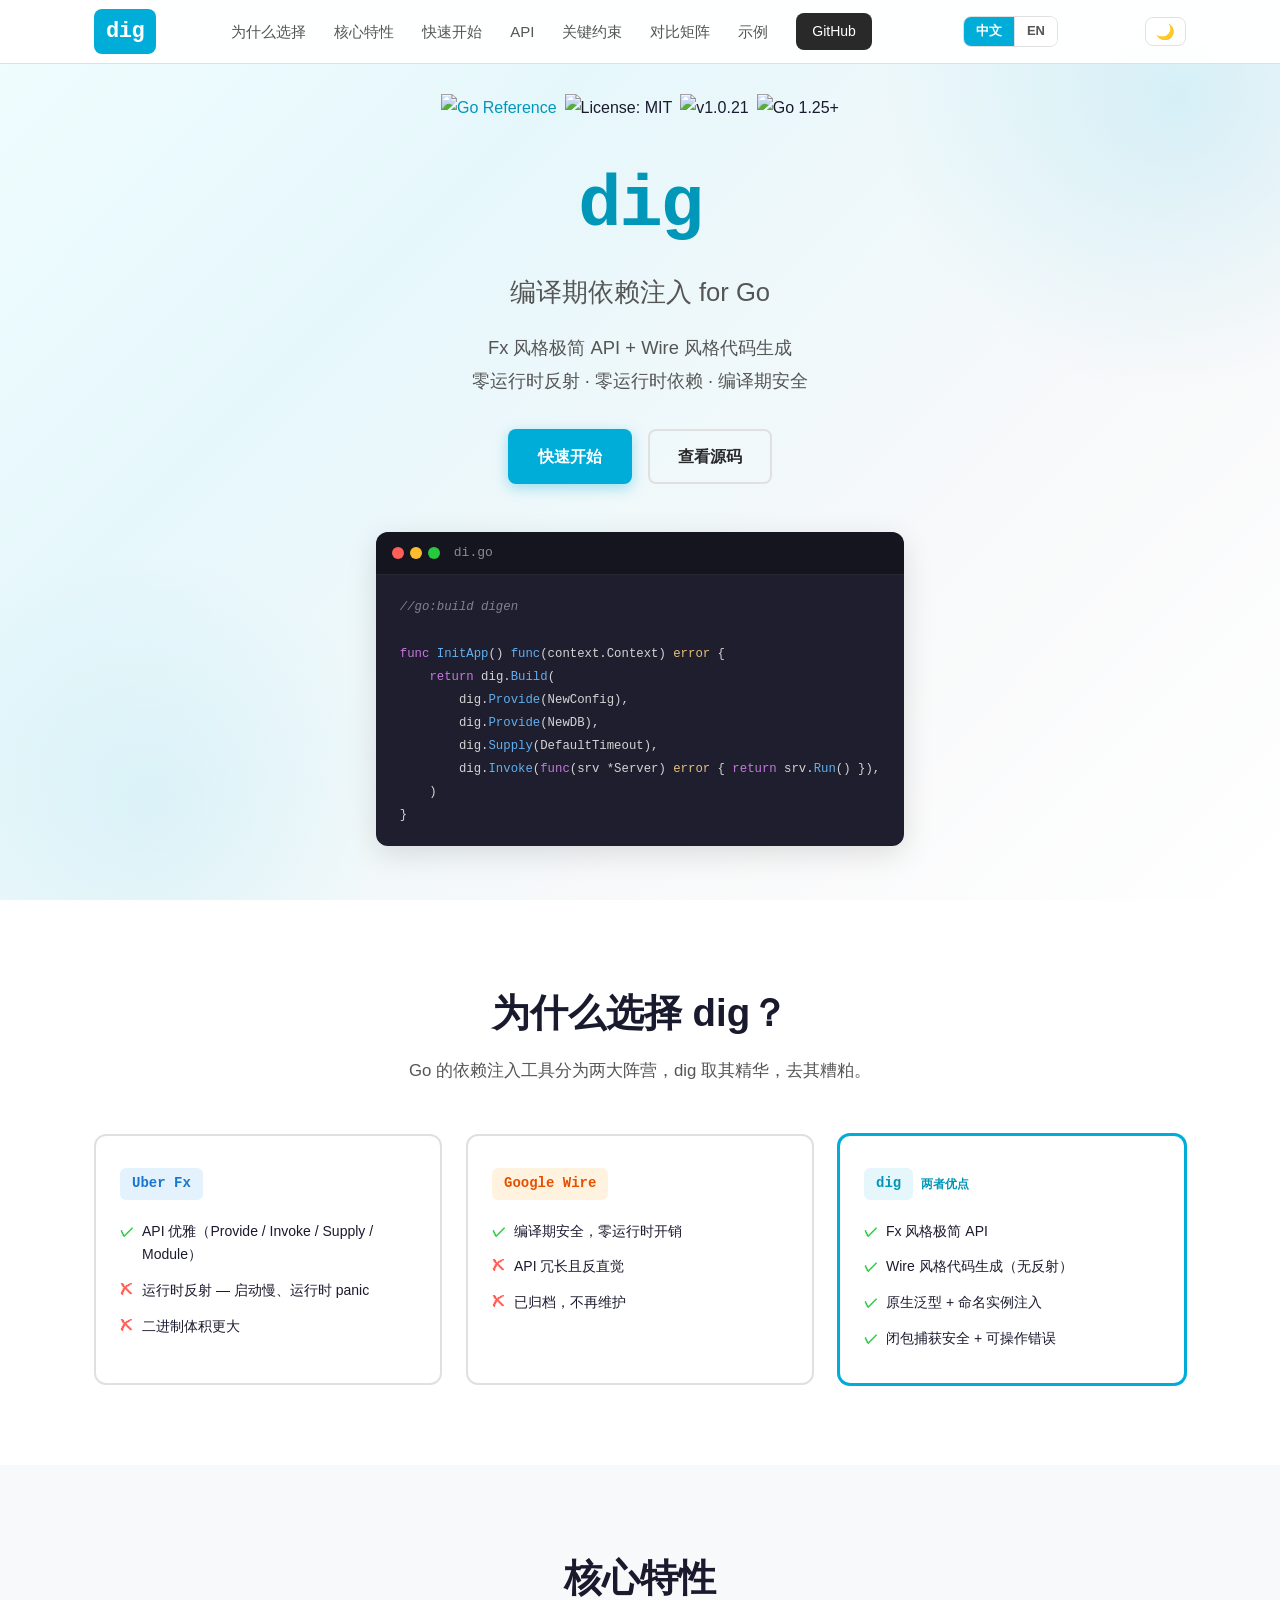
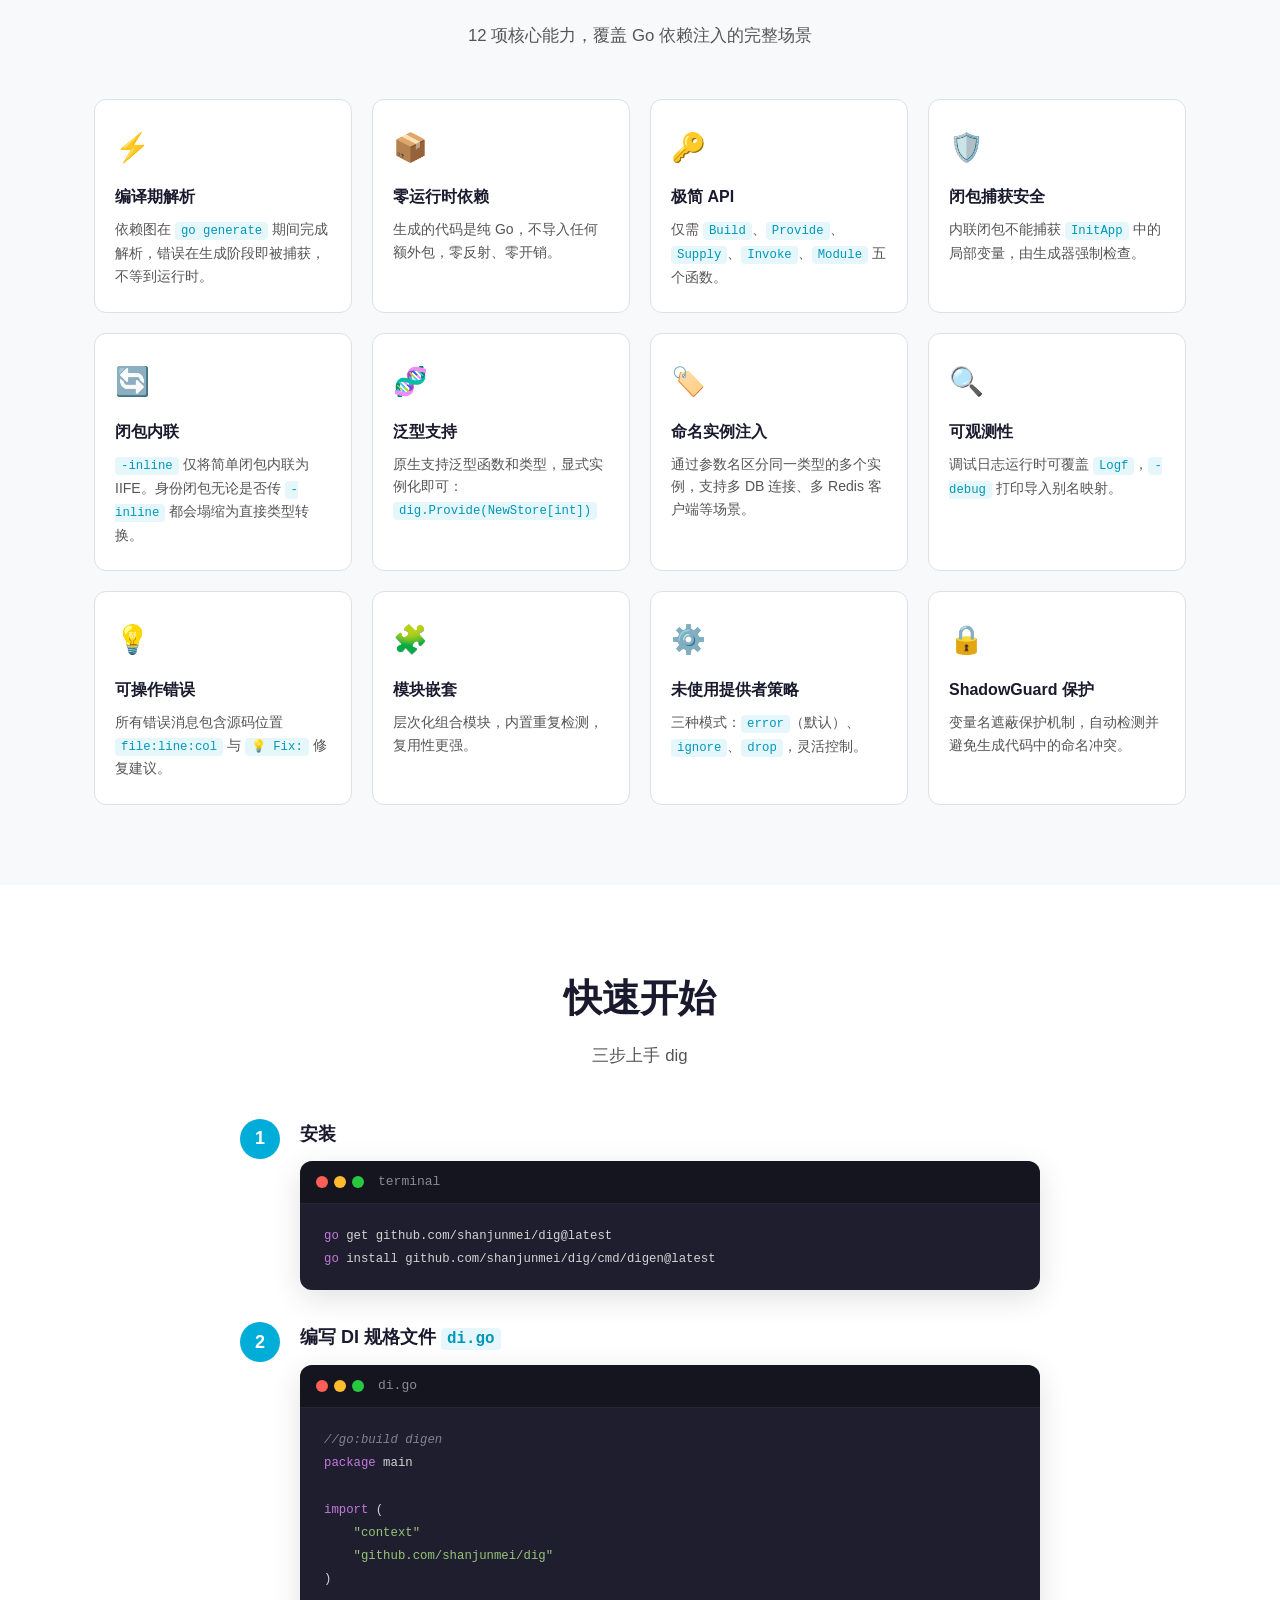
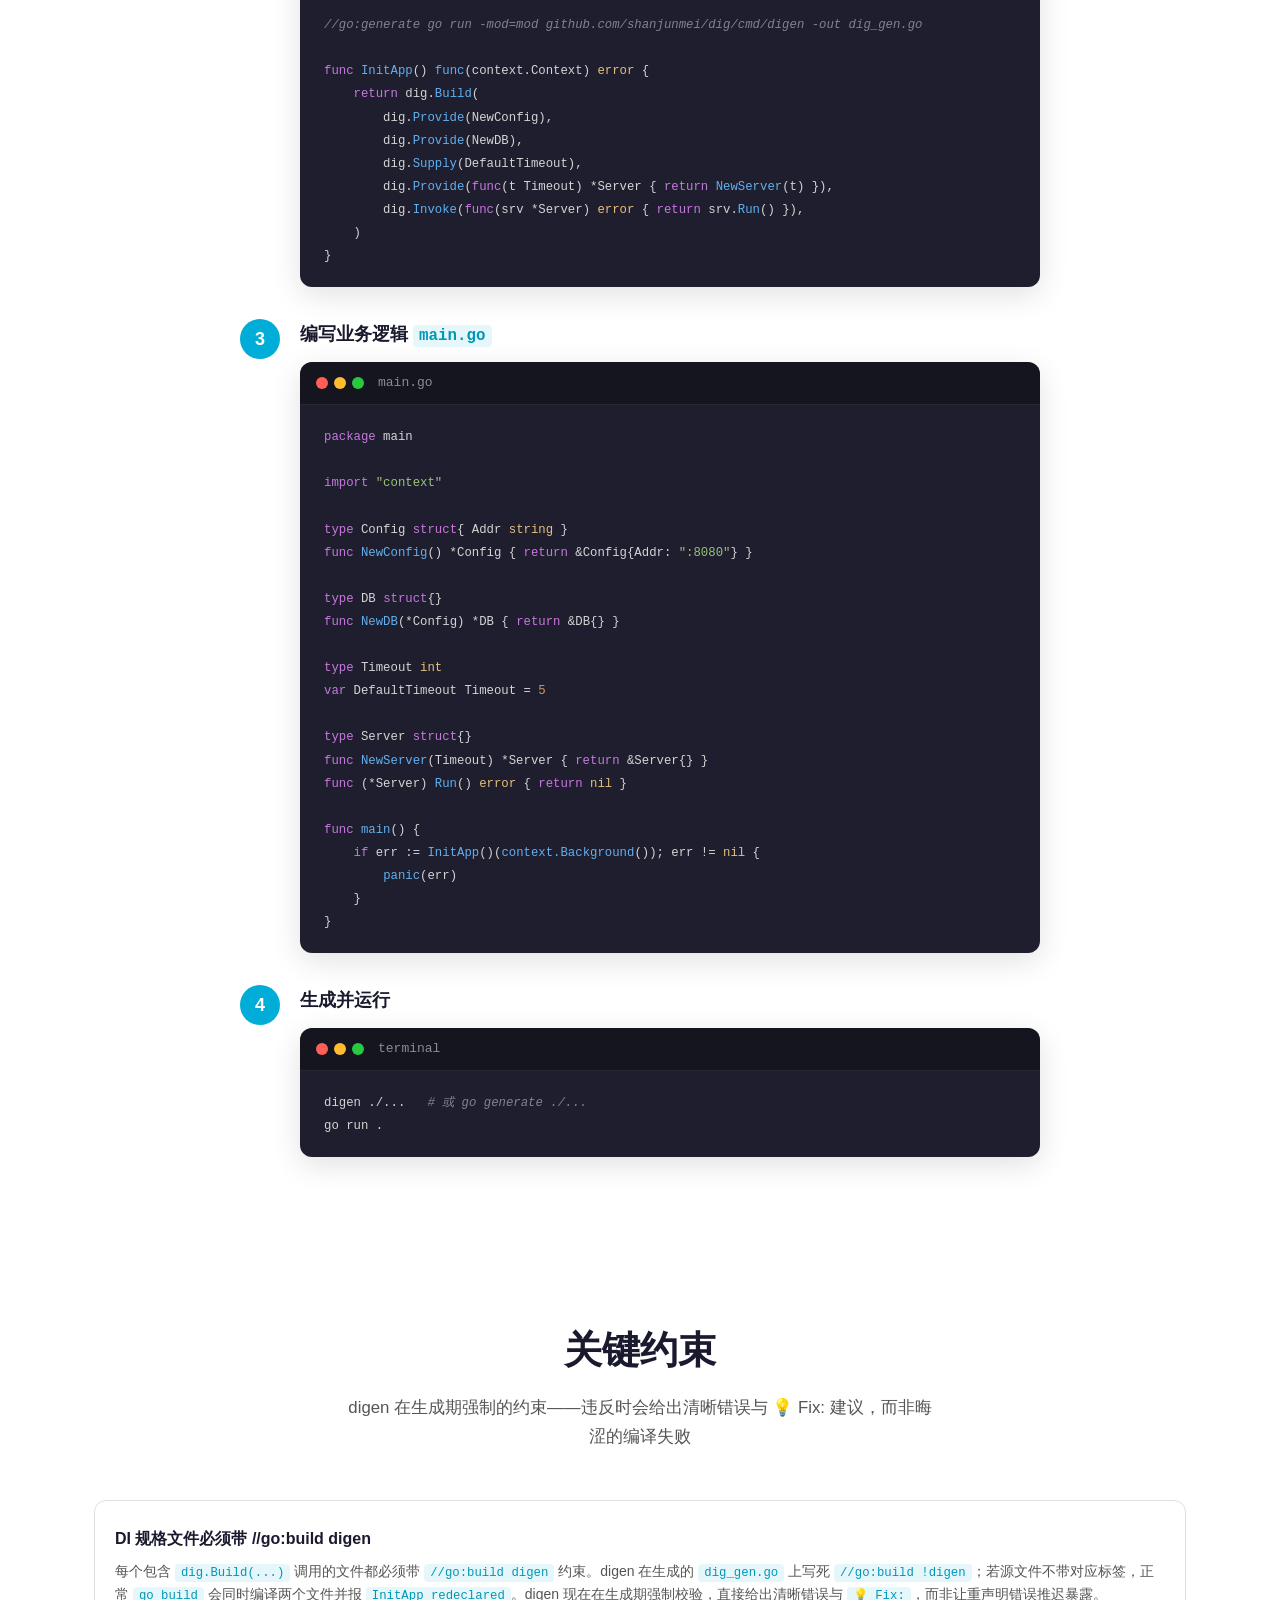
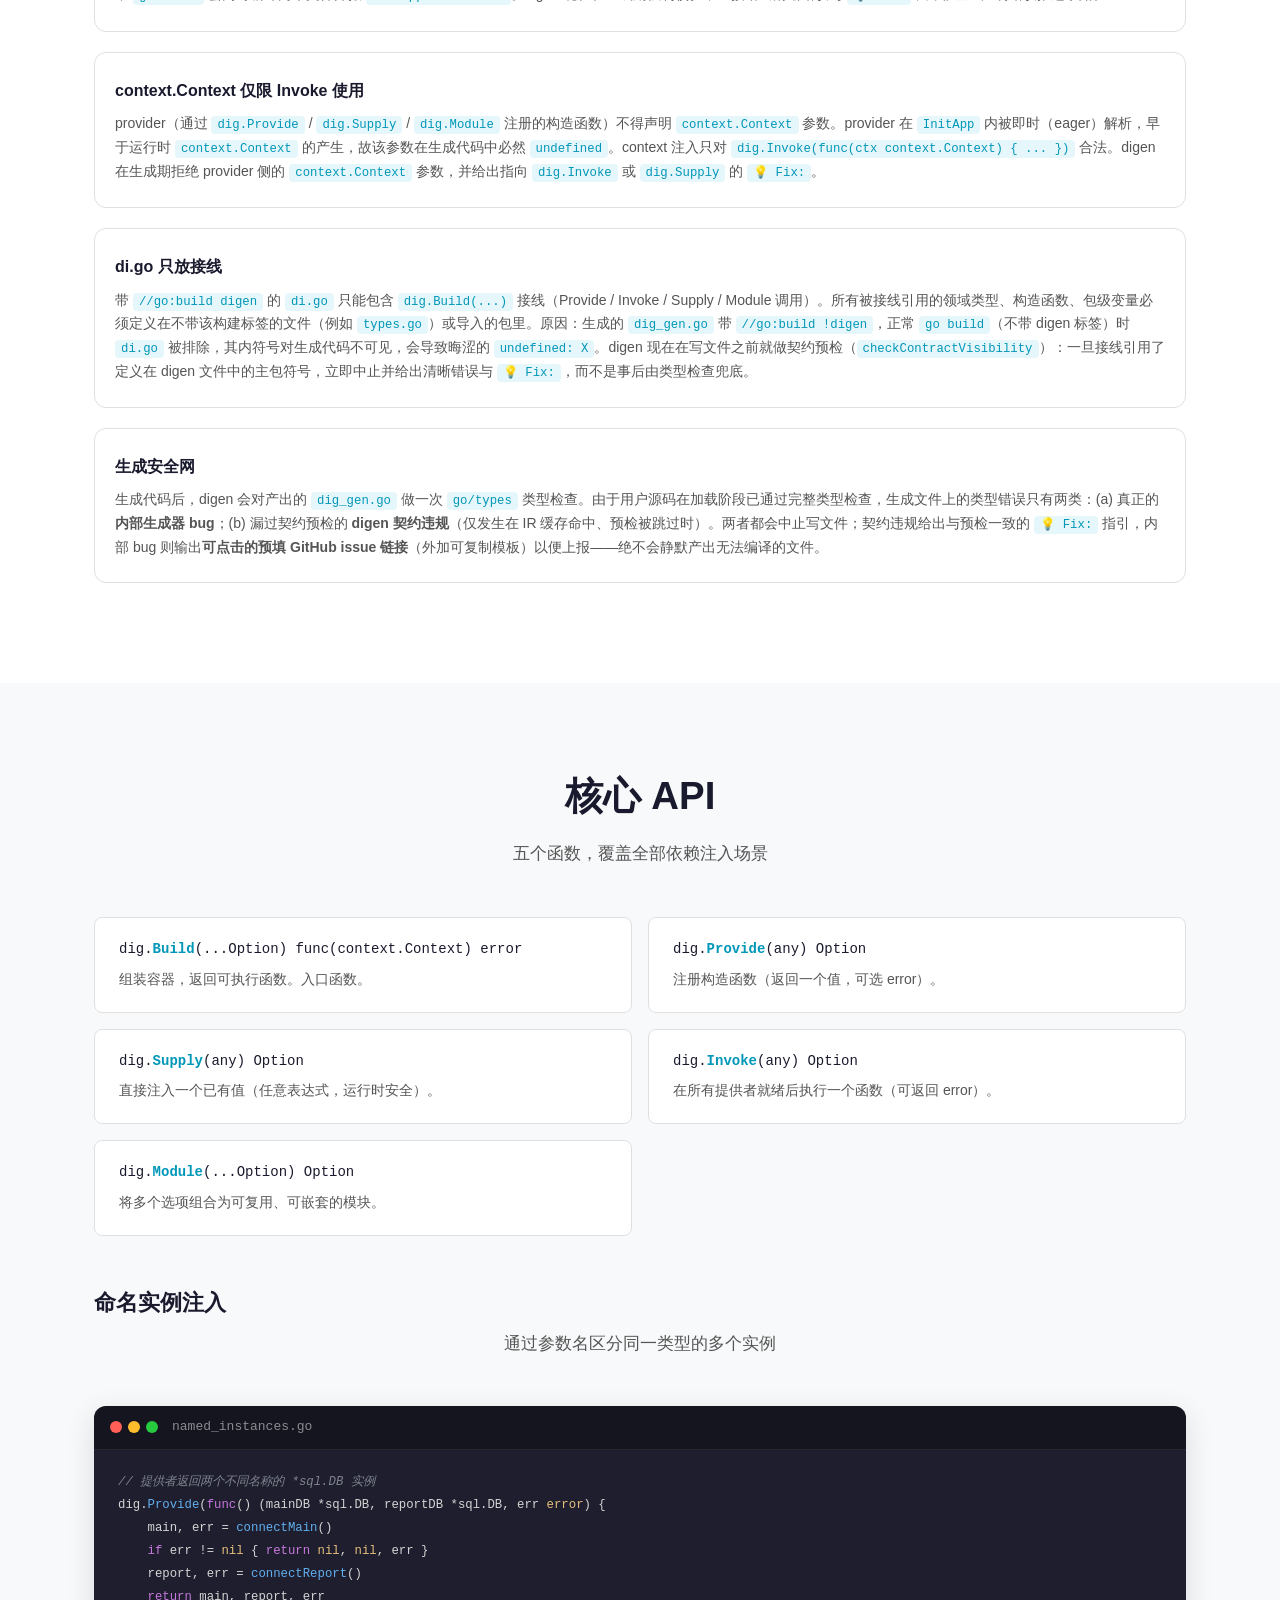
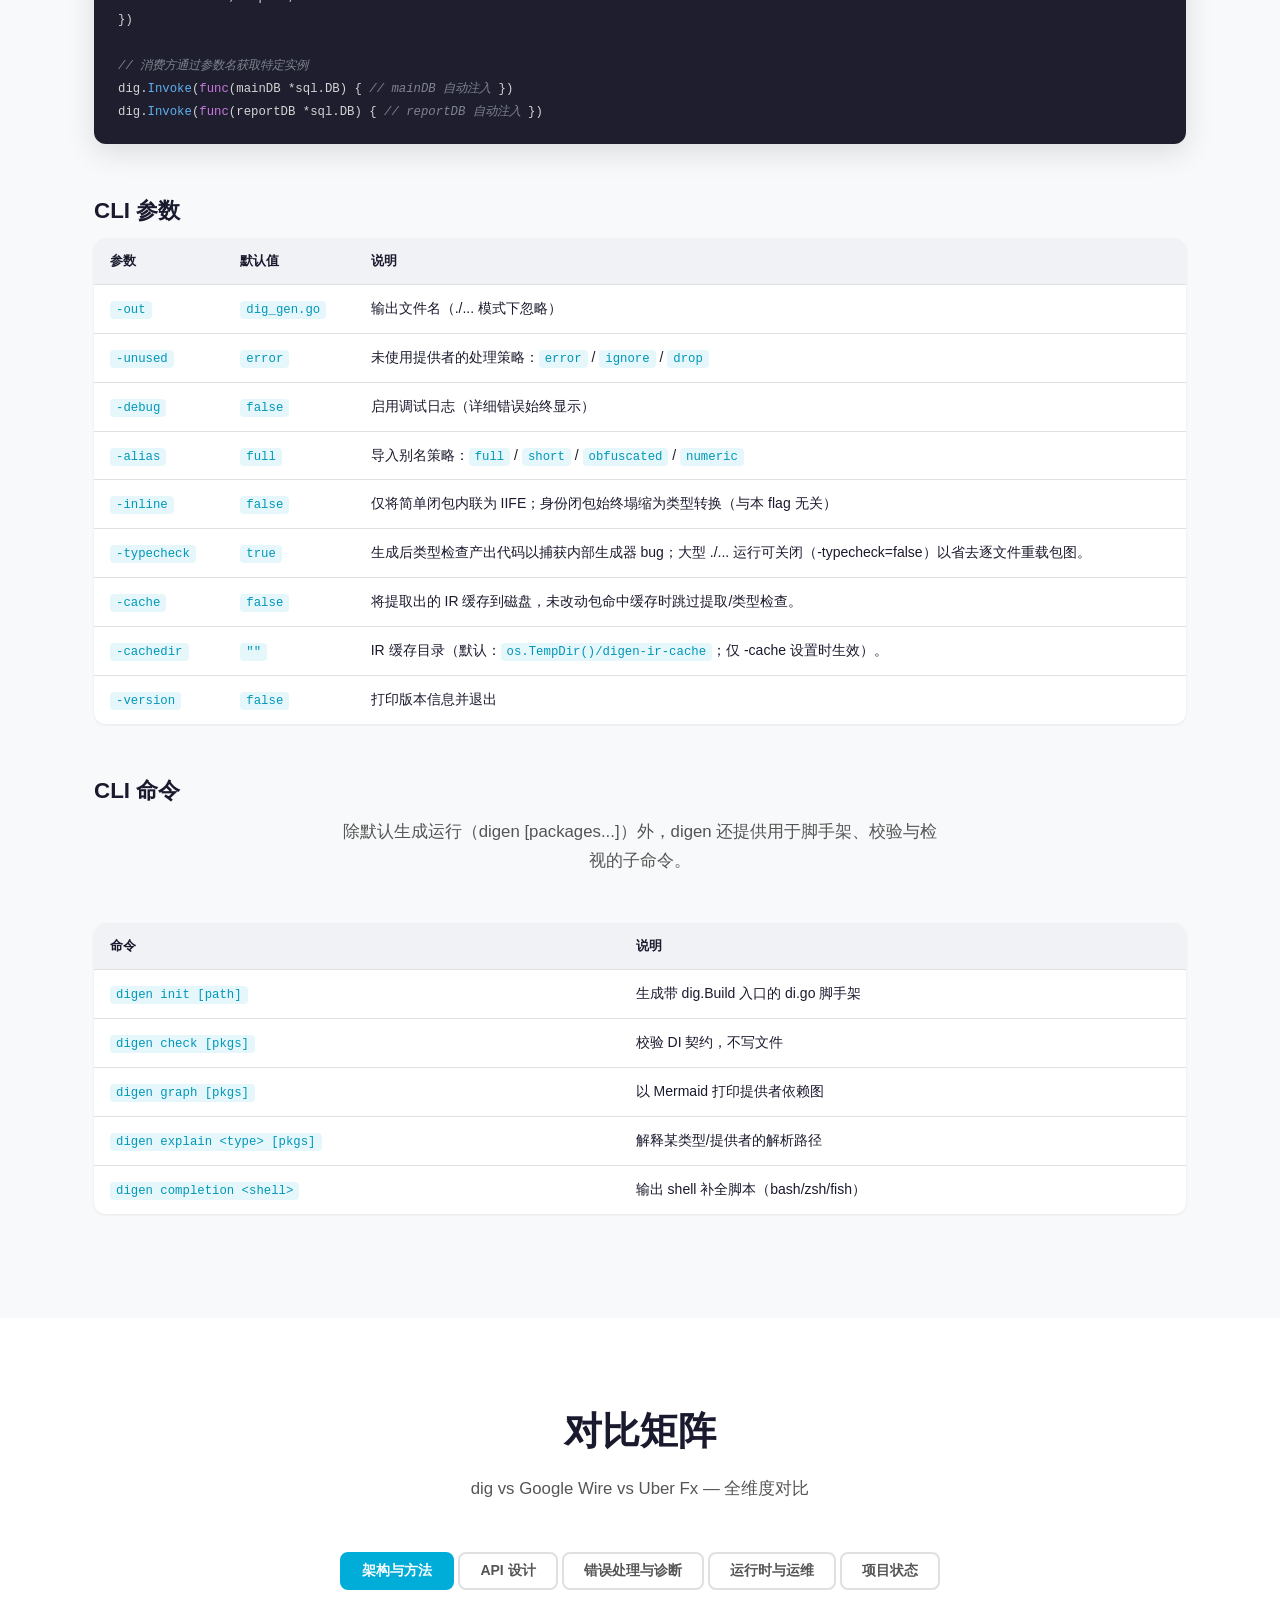
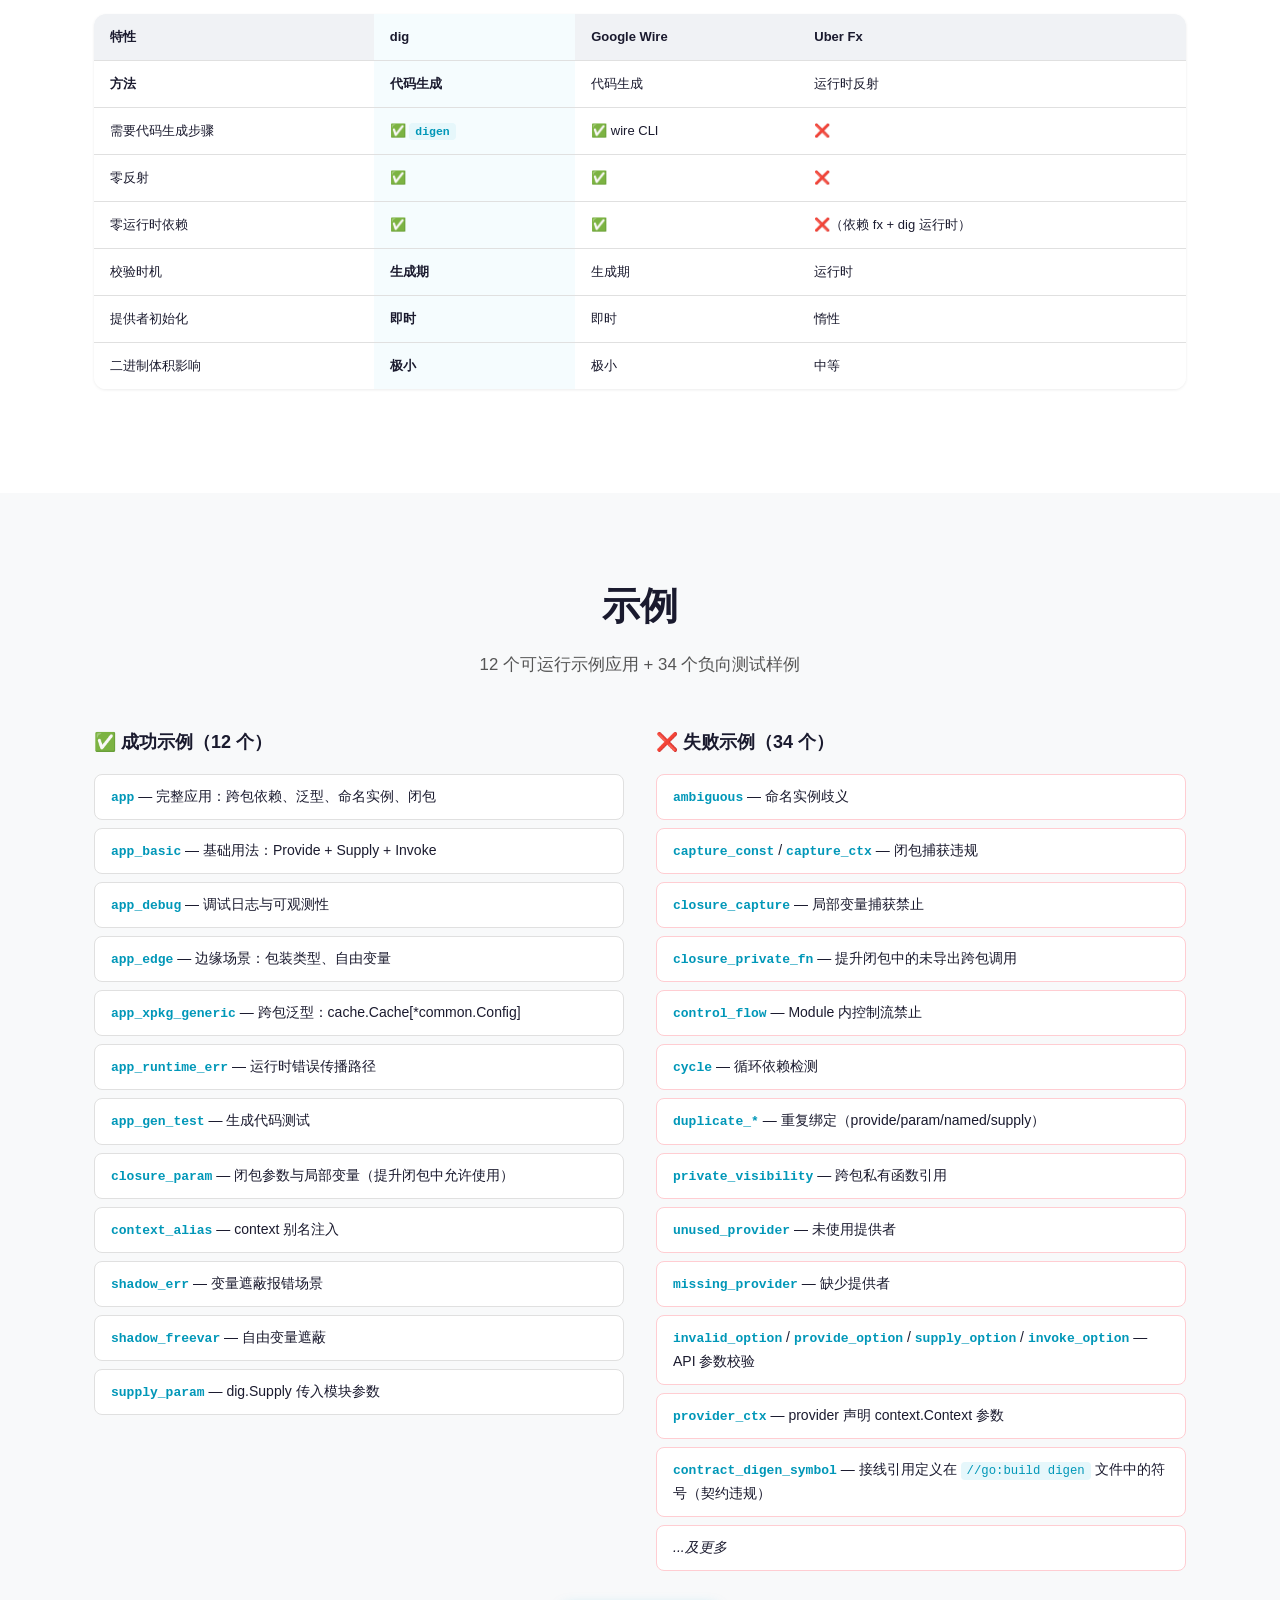
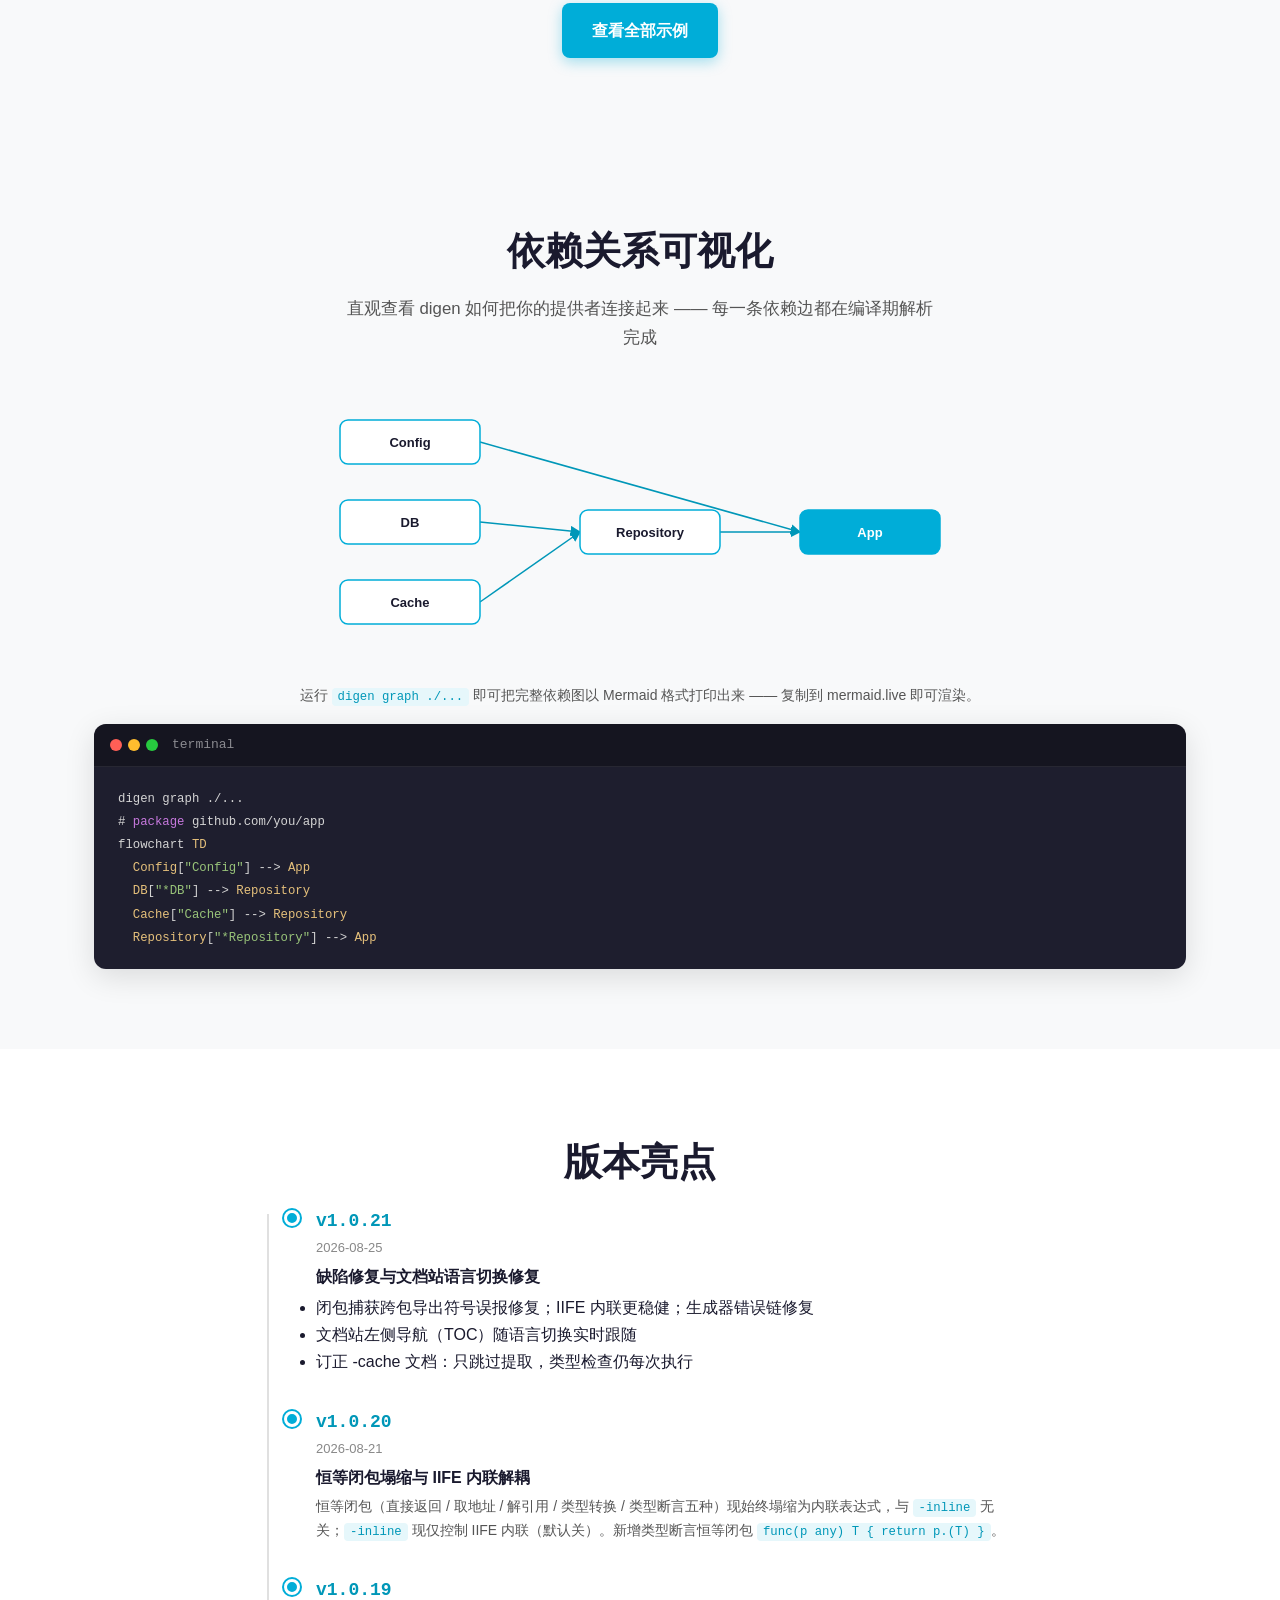
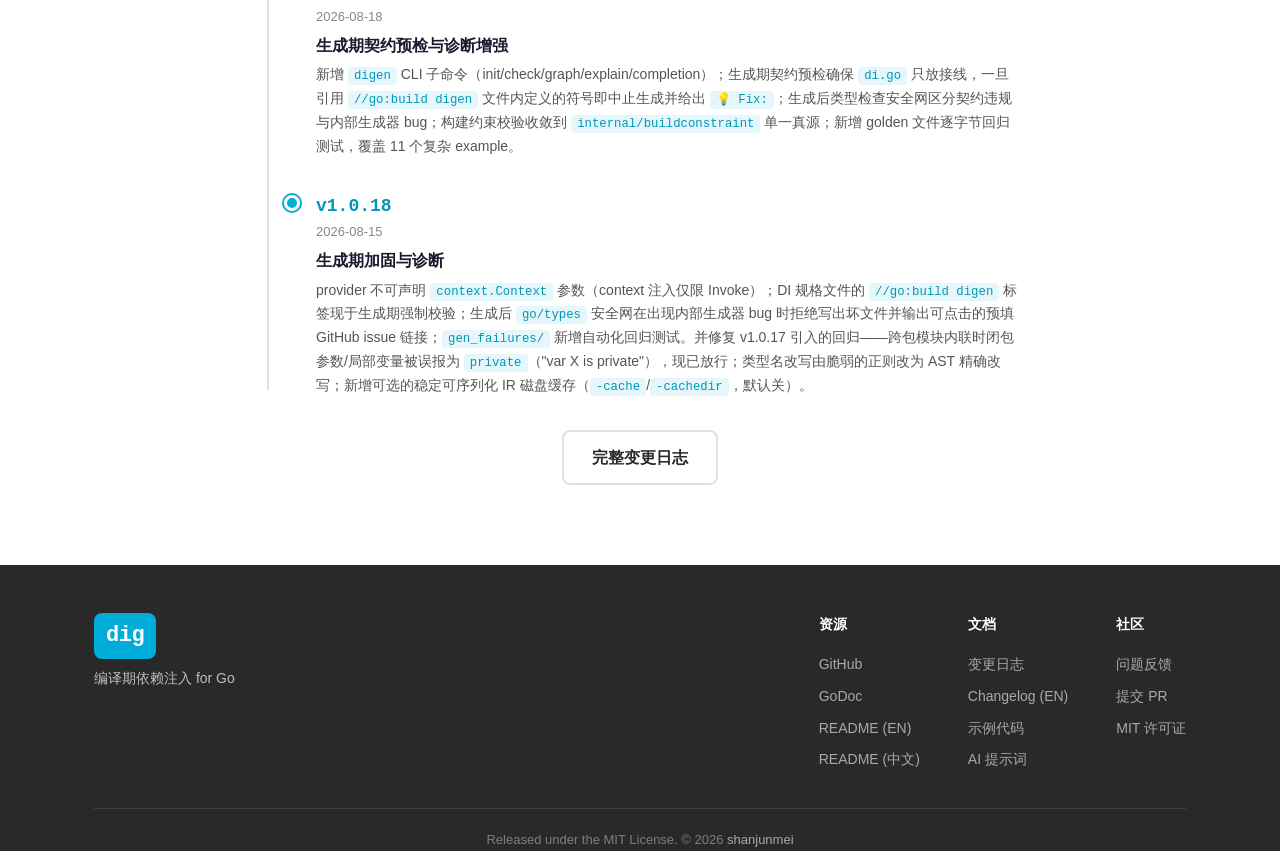
==== commit b23784c2: "Chore: Release v1.0.21 version update This update includes multiple defect fixes, documentation corr" ====
--- a/docs/index.html
+++ b/docs/index.html
@@ -56,7 +56,7 @@
         <img src="https://pkg.go.dev/badge/github.com/shanjunmei/dig.svg" alt="Go Reference">
       </a>
       <img src="https://img.shields.io/badge/License-MIT-yellow.svg" alt="License: MIT">
-      <img src="https://img.shields.io/badge/version-v1.0.20-00ADD8.svg" alt="v1.0.20">
+      <img src="https://img.shields.io/badge/version-v1.0.21-00ADD8.svg" alt="v1.0.21">
       <img src="https://img.shields.io/badge/Go-1.25+-00ADD8.svg" alt="Go 1.25+">
     </div>
     <h1 class="hero-title">
@@ -573,7 +573,7 @@
           </thead>
           <tbody>
             <tr><td><strong data-en="Maintenance status">维护状态</strong></td><td class="col-dig" data-en="✅ Active">✅ 活跃</td><td data-en="⚠️ Archived">⚠️ 已归档</td><td data-en="✅ Active">✅ 活跃</td></tr>
-            <tr><td data-en="Latest version">最新版本</td><td class="col-dig">v1.0.20</td><td>v0.7.0 (beta)</td><td>v1.24.0</td></tr>
+            <tr><td data-en="Latest version">最新版本</td><td class="col-dig">v1.0.21</td><td>v0.7.0 (beta)</td><td>v1.24.0</td></tr>
             <tr><td data-en="Go version requirement">Go 版本要求</td><td class="col-dig">1.25+</td><td data-en="Standard">标准</td><td>1.25+</td></tr>
             <tr><td data-en="Refactor friendliness">重构友好度</td><td class="col-dig" data-en="High">高</td><td data-en="Low">低</td><td data-en="Medium">中</td></tr>
           </tbody>
@@ -693,6 +693,18 @@
     <h2 class="section-title" data-en="Release highlights">版本亮点</h2>
     <div class="timeline">
       <div class="timeline-item">
+        <div class="timeline-version">v1.0.21</div>
+        <div class="timeline-date">2026-08-25</div>
+        <div class="timeline-content">
+          <h3 data-en="Bug fixes &amp; docs-site language-switch fix">缺陷修复与文档站语言切换修复</h3>
+          <ul>
+            <li data-en="Cross-package exported-symbol false-positive capture fix; more robust IIFE inlining; generator error-chain fix">闭包捕获跨包导出符号误报修复；IIFE 内联更稳健；生成器错误链修复</li>
+            <li data-en="Docs-site left TOC now follows language switches in real time">文档站左侧导航（TOC）随语言切换实时跟随</li>
+            <li data-en="Corrected -cache docs: extraction-only skip, type-check still runs every time">订正 -cache 文档：只跳过提取，类型检查仍每次执行</li>
+          </ul>
+        </div>
+      </div>
+      <div class="timeline-item">
         <div class="timeline-version">v1.0.20</div>
         <div class="timeline-date">2026-08-21</div>
         <div class="timeline-content">
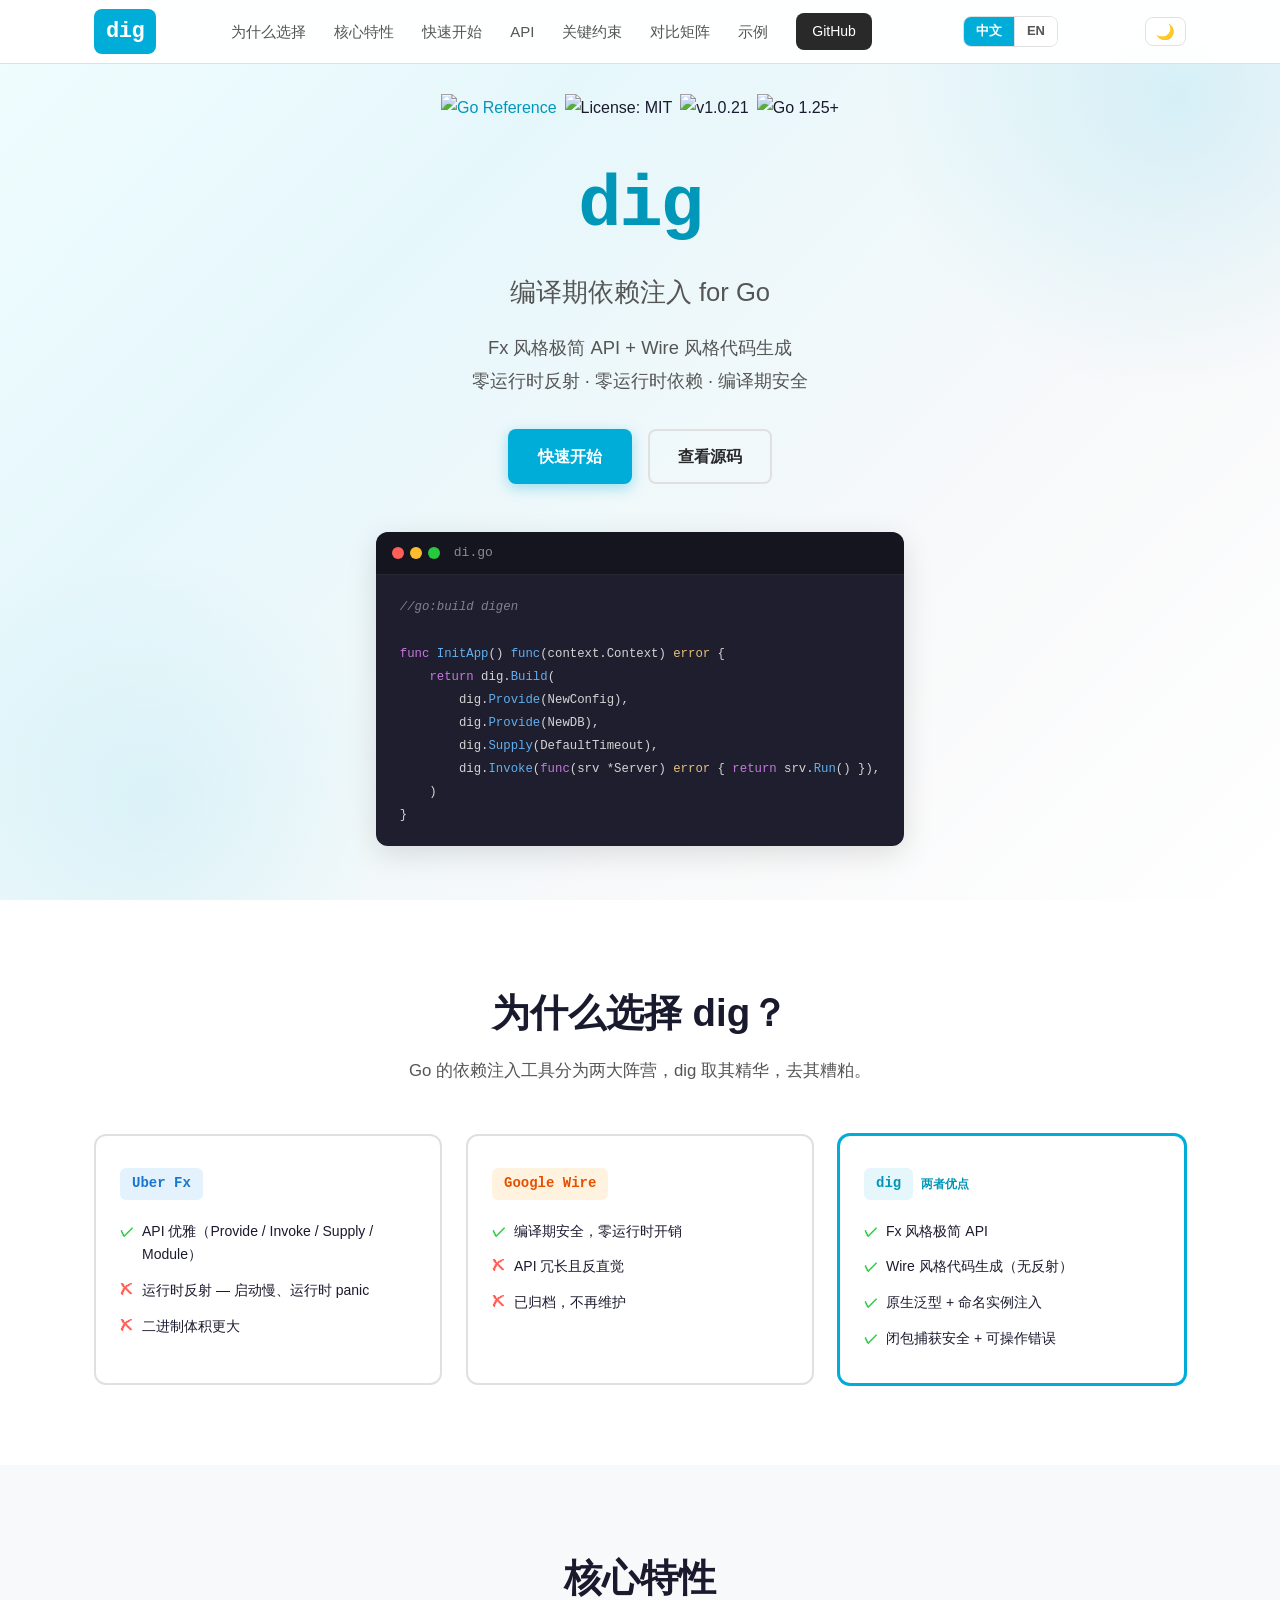
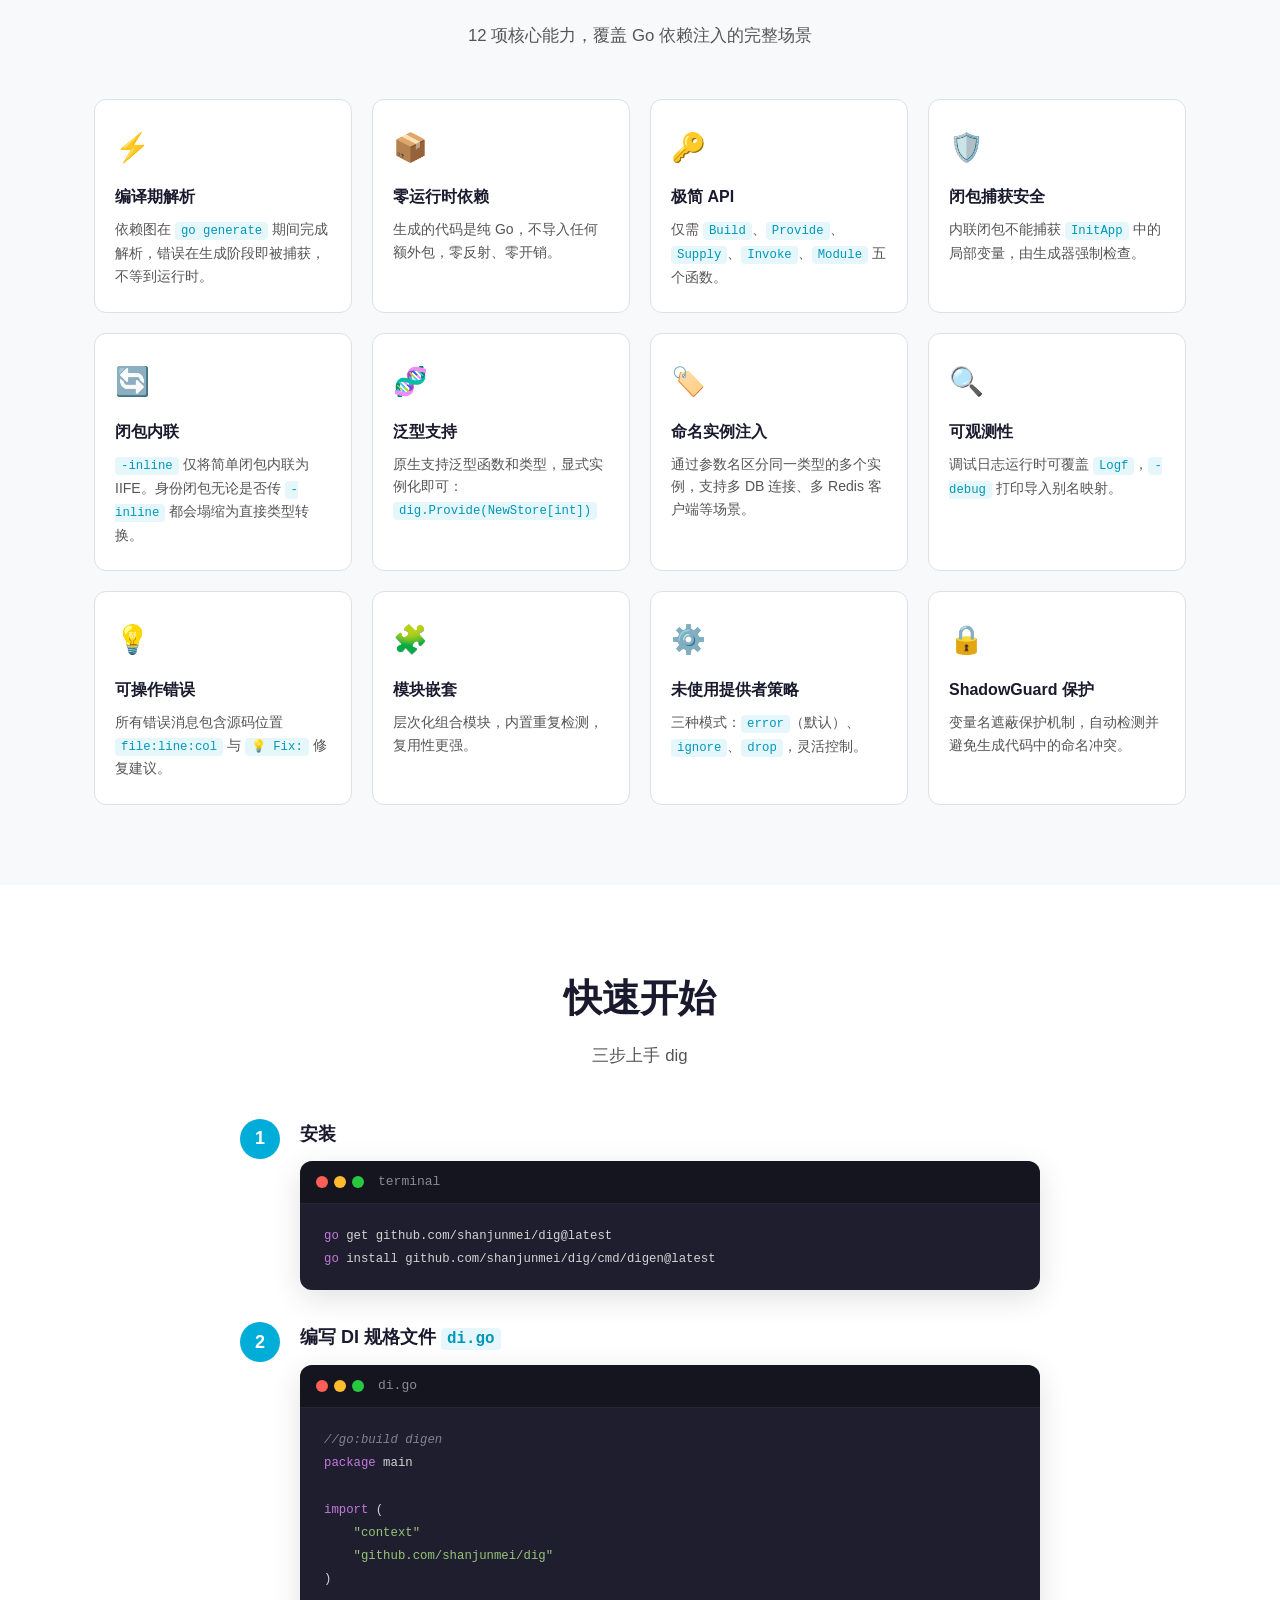
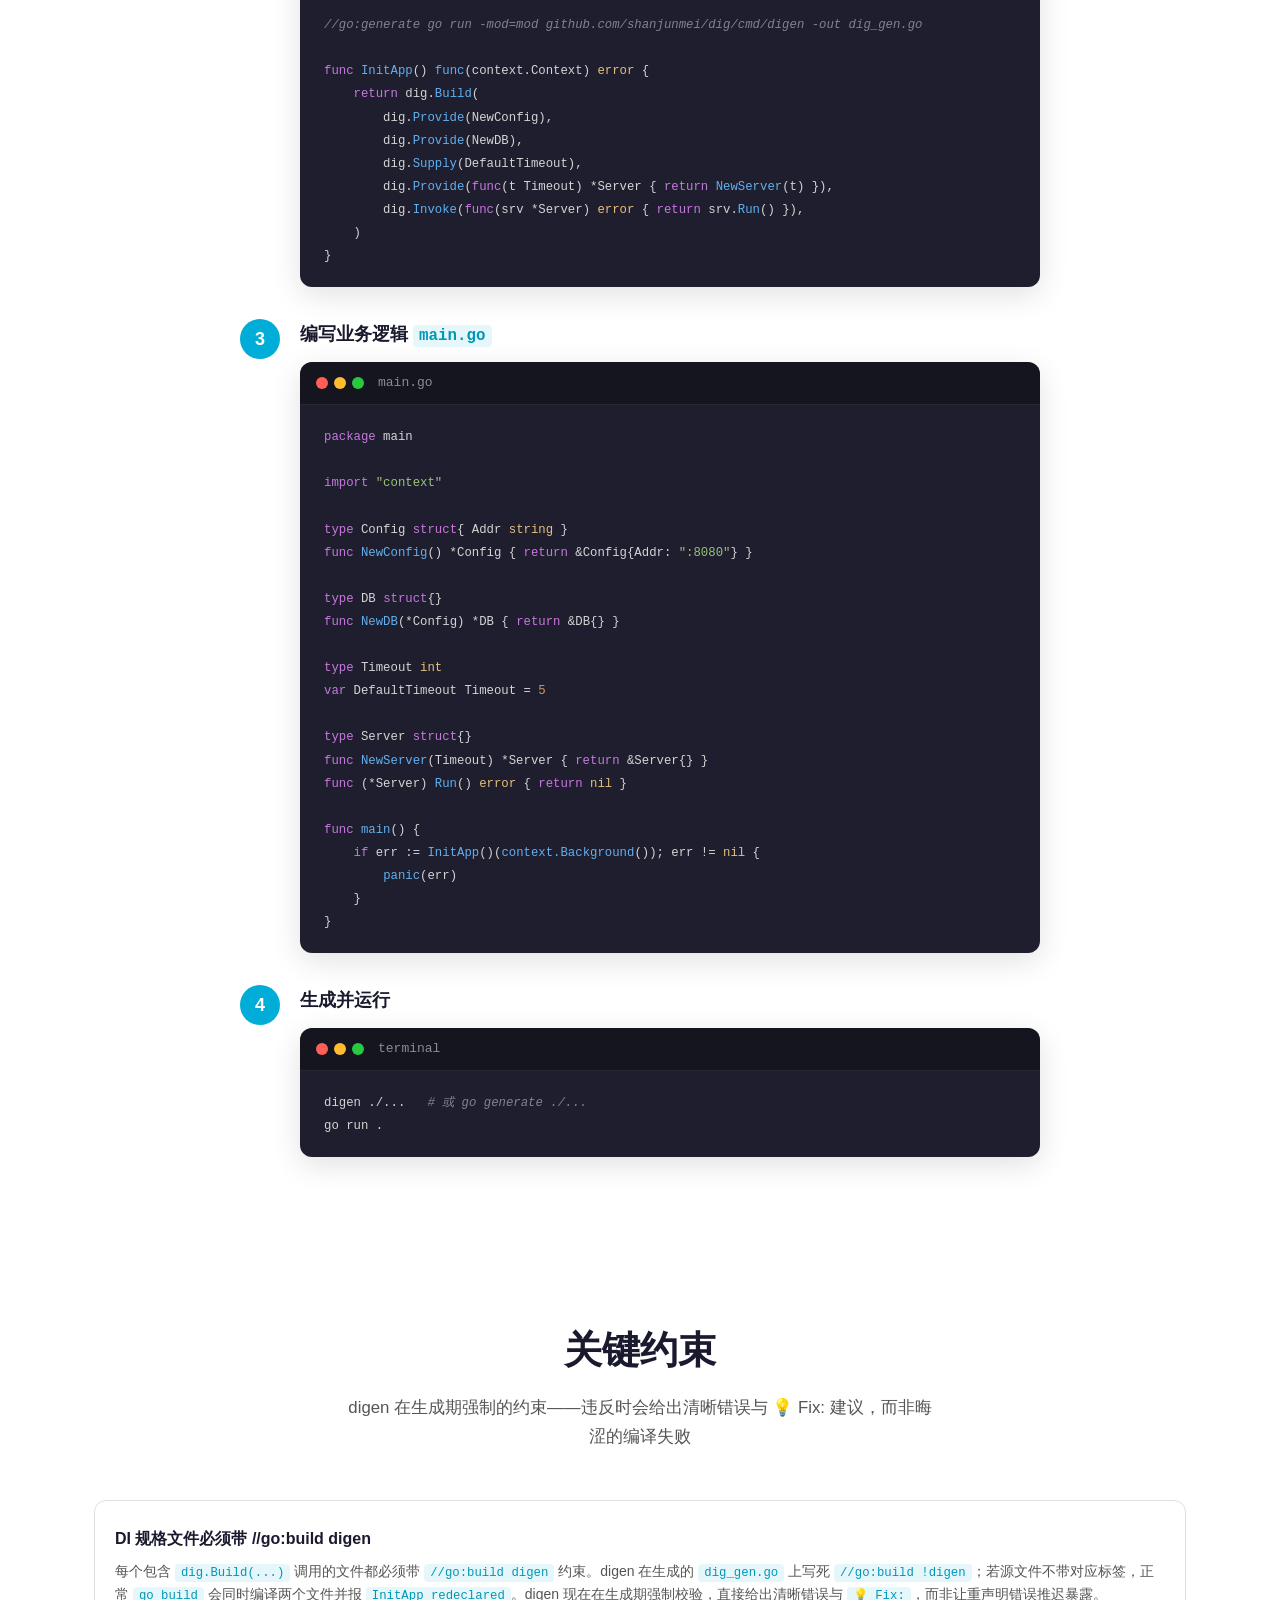
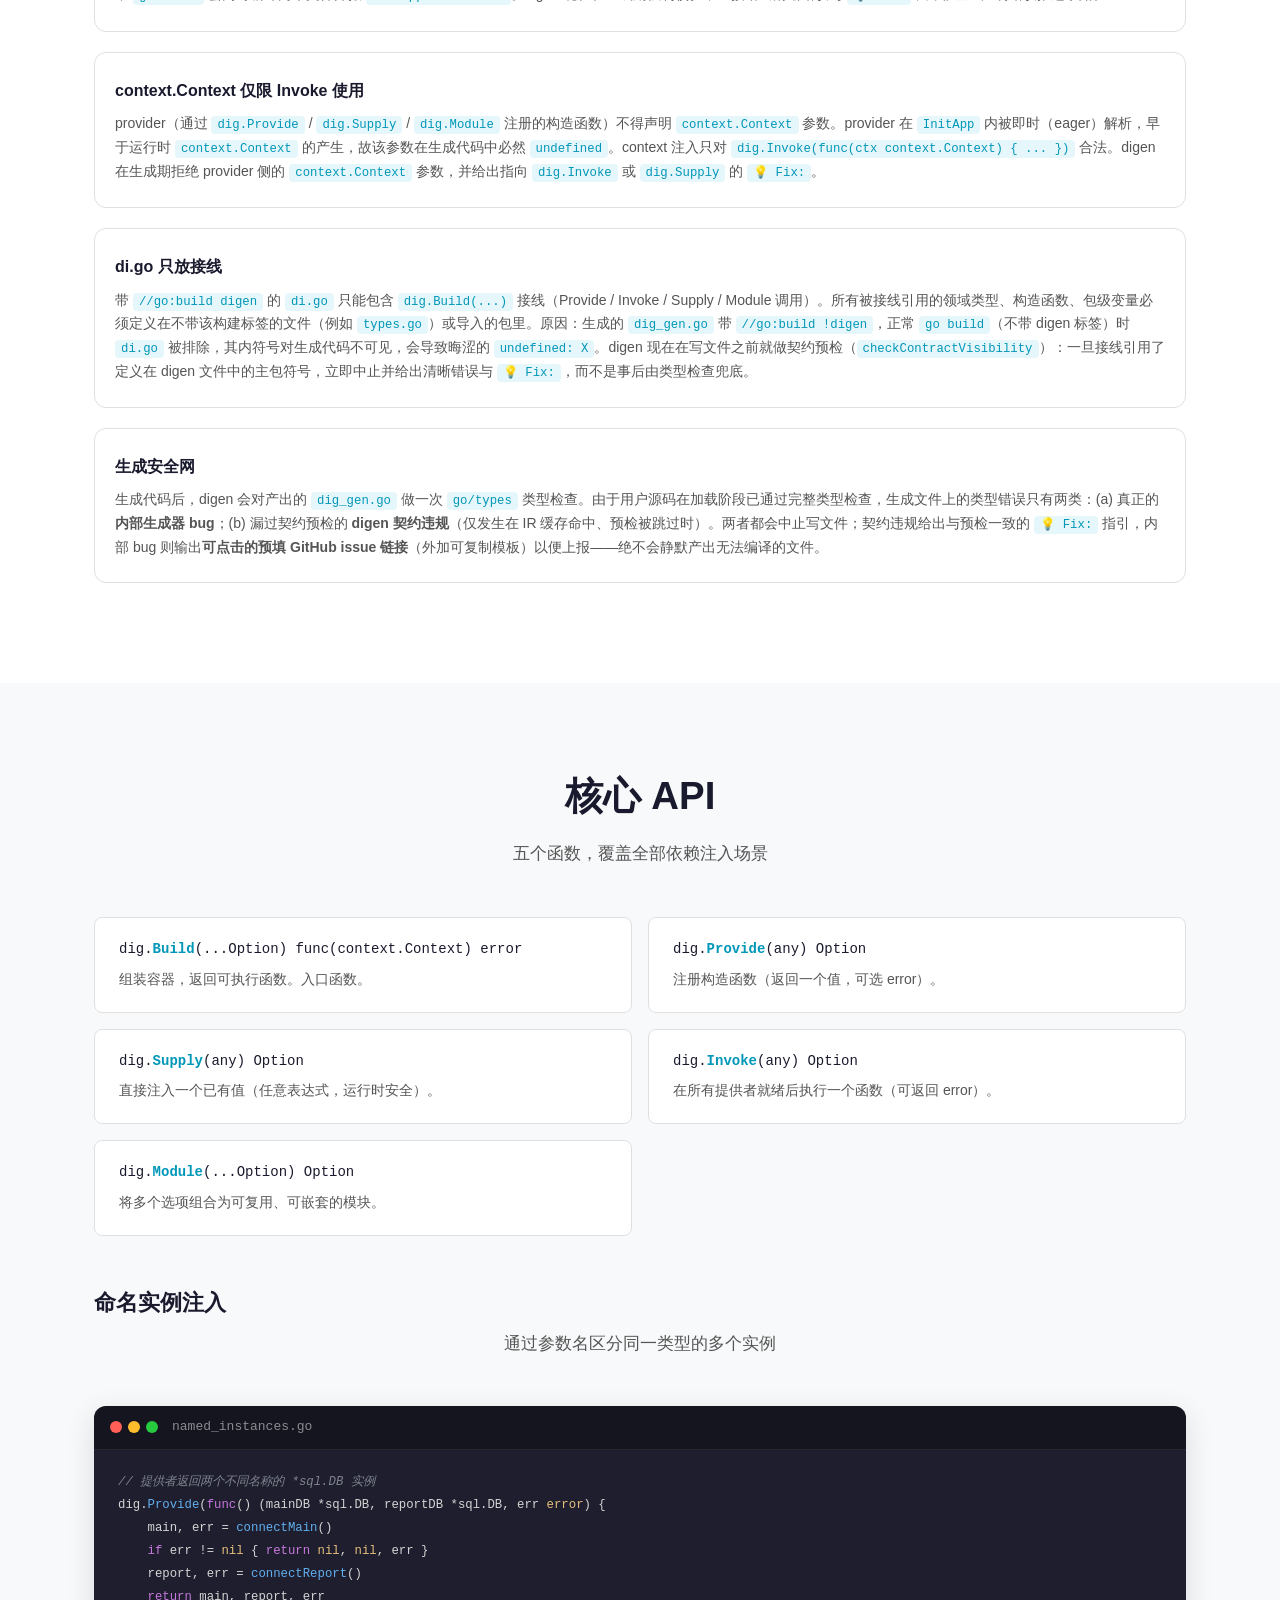
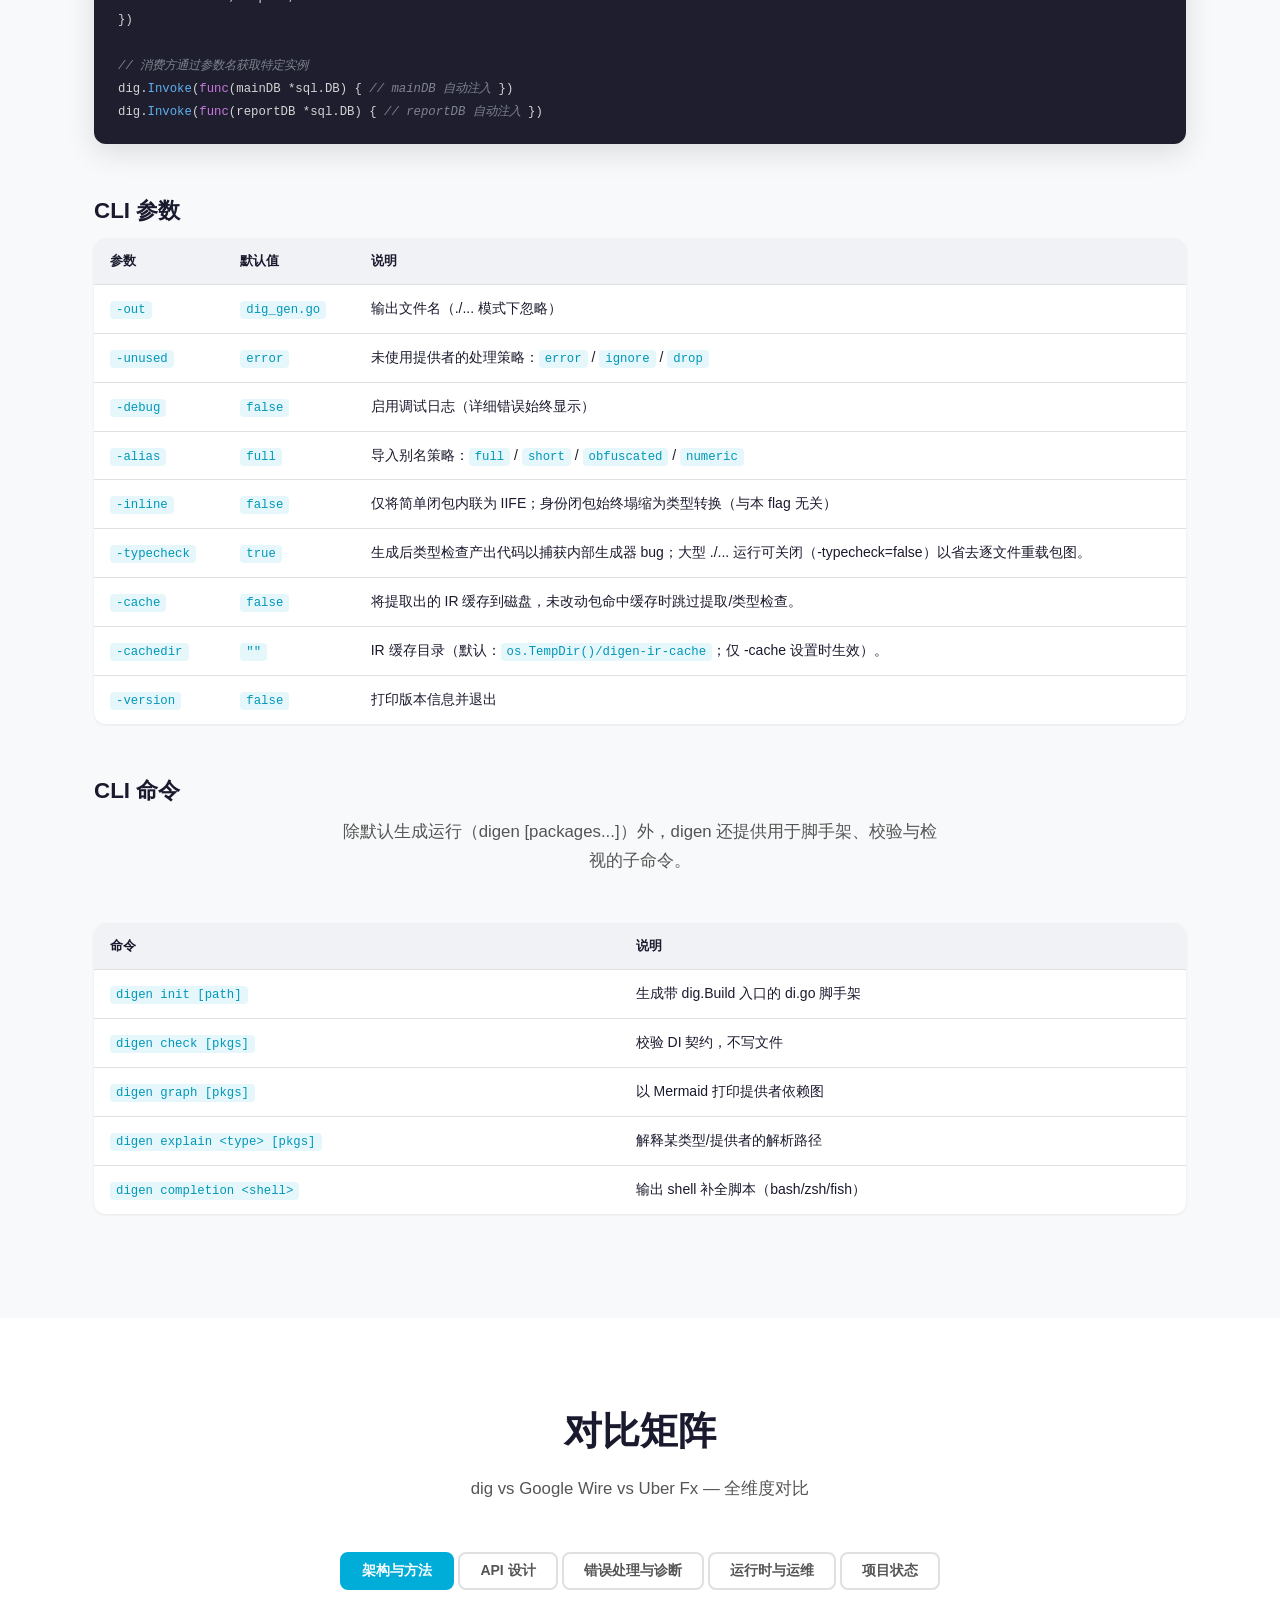
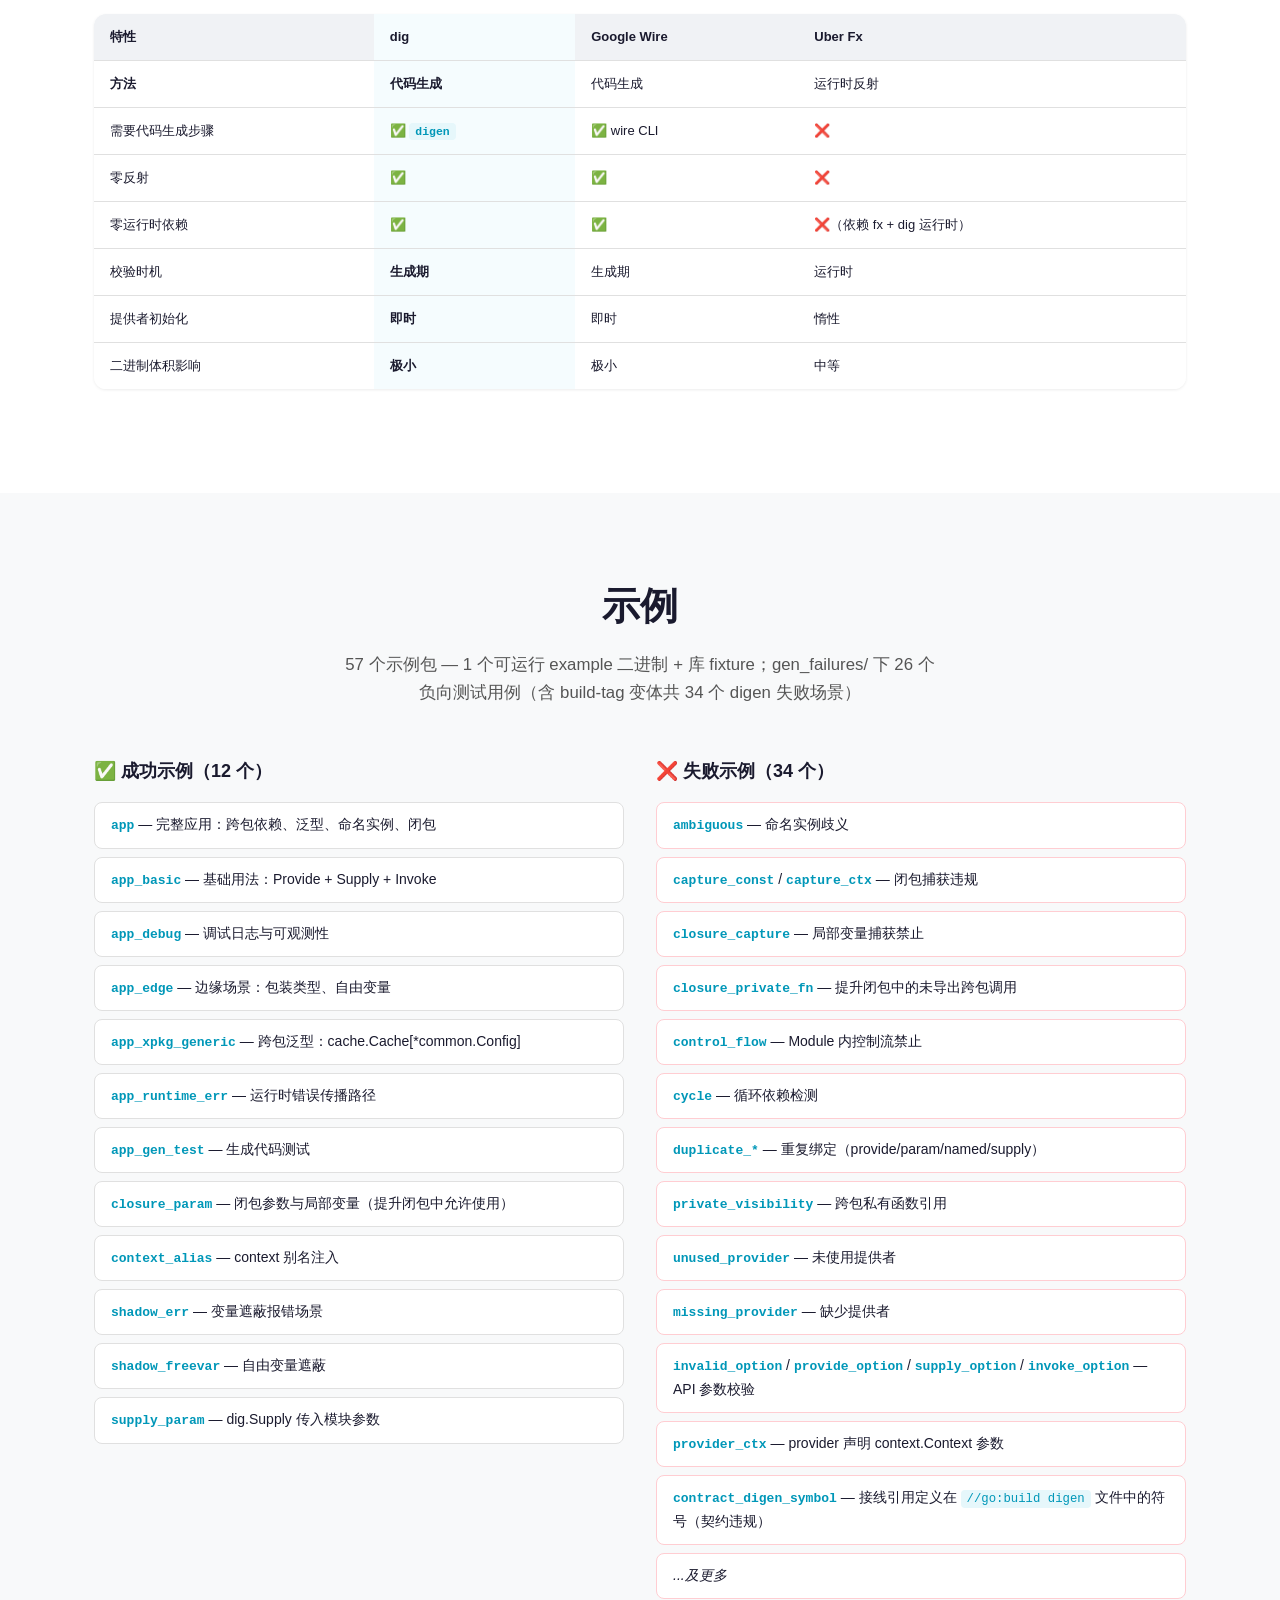
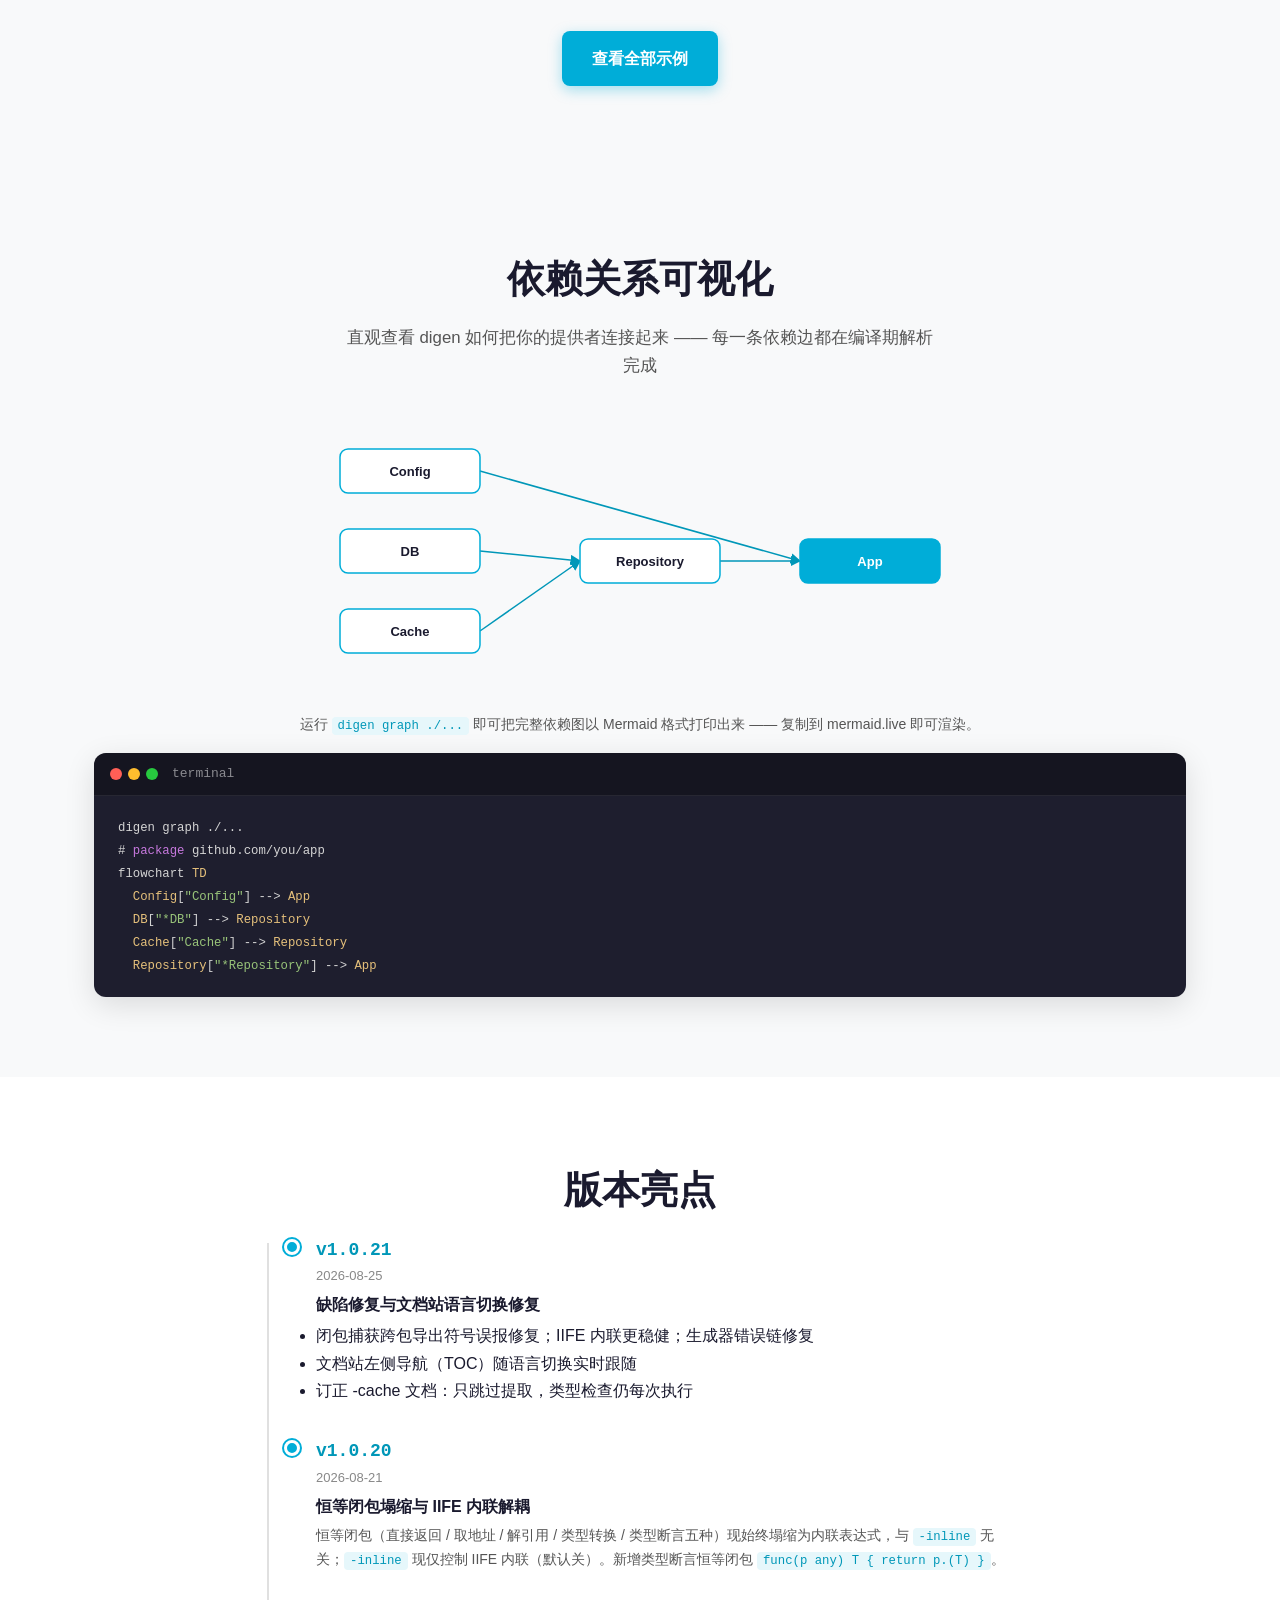
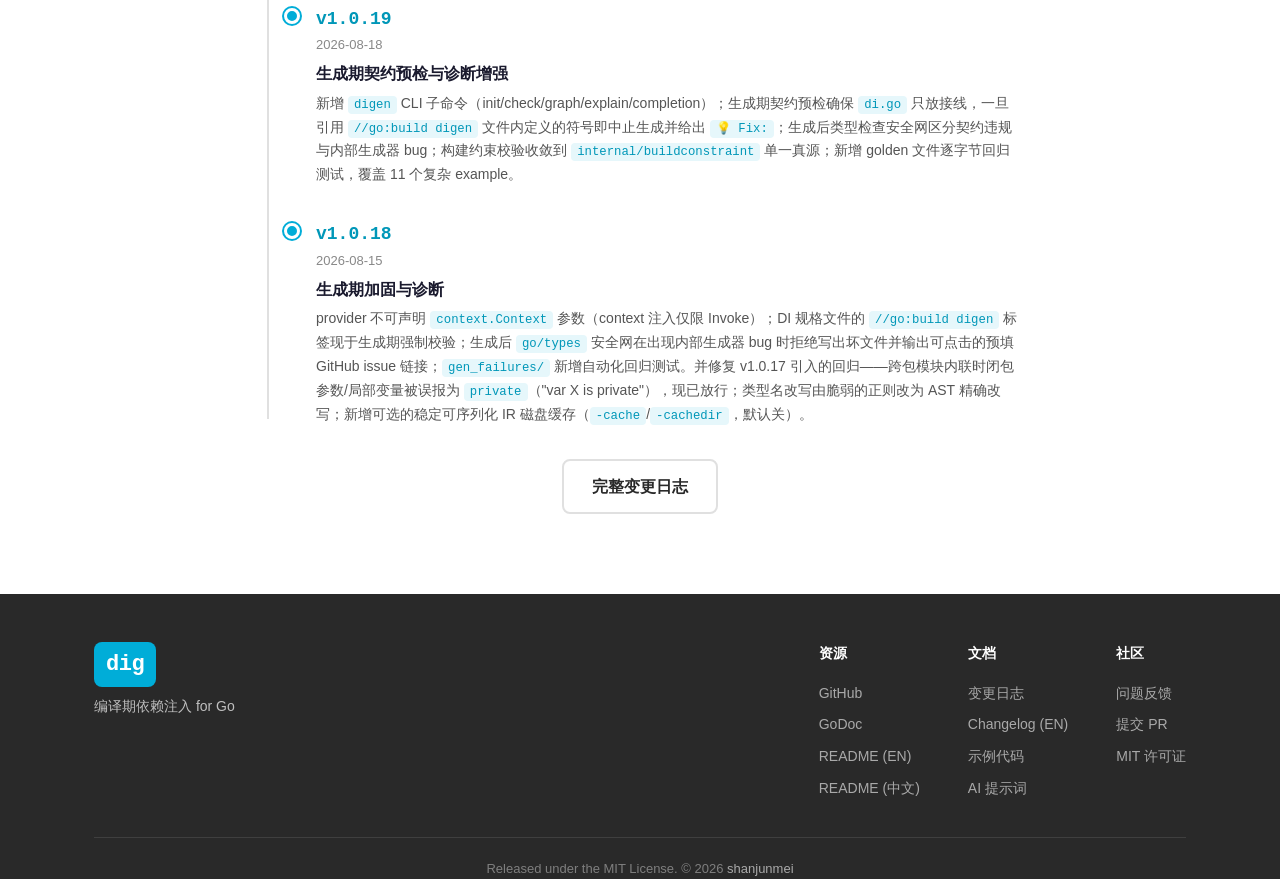
==== commit 4a628ad3: "Docs: Updating statistical descriptions of examples and test cases in the document Revised and suppl" ====
--- a/docs/index.html
+++ b/docs/index.html
@@ -587,7 +587,7 @@
 <section id="examples" class="section section-alt">
   <div class="container">
     <h2 class="section-title" data-en="Examples">示例</h2>
-    <p class="section-desc" data-en="12 runnable example apps + 34 negative-test fixtures">12 个可运行示例应用 + 34 个负向测试样例</p>
+    <p class="section-desc" data-en="57 example packages — 1 runnable `example` binary + library fixtures; 26 negative-test cases under gen_failures/ (34 digen-failure scenarios incl. build-tag variants)">57 个示例包 — 1 个可运行 example 二进制 + 库 fixture；gen_failures/ 下 26 个负向测试用例（含 build-tag 变体共 34 个 digen 失败场景）</p>
 
     <div class="examples-grid">
       <div class="example-category">
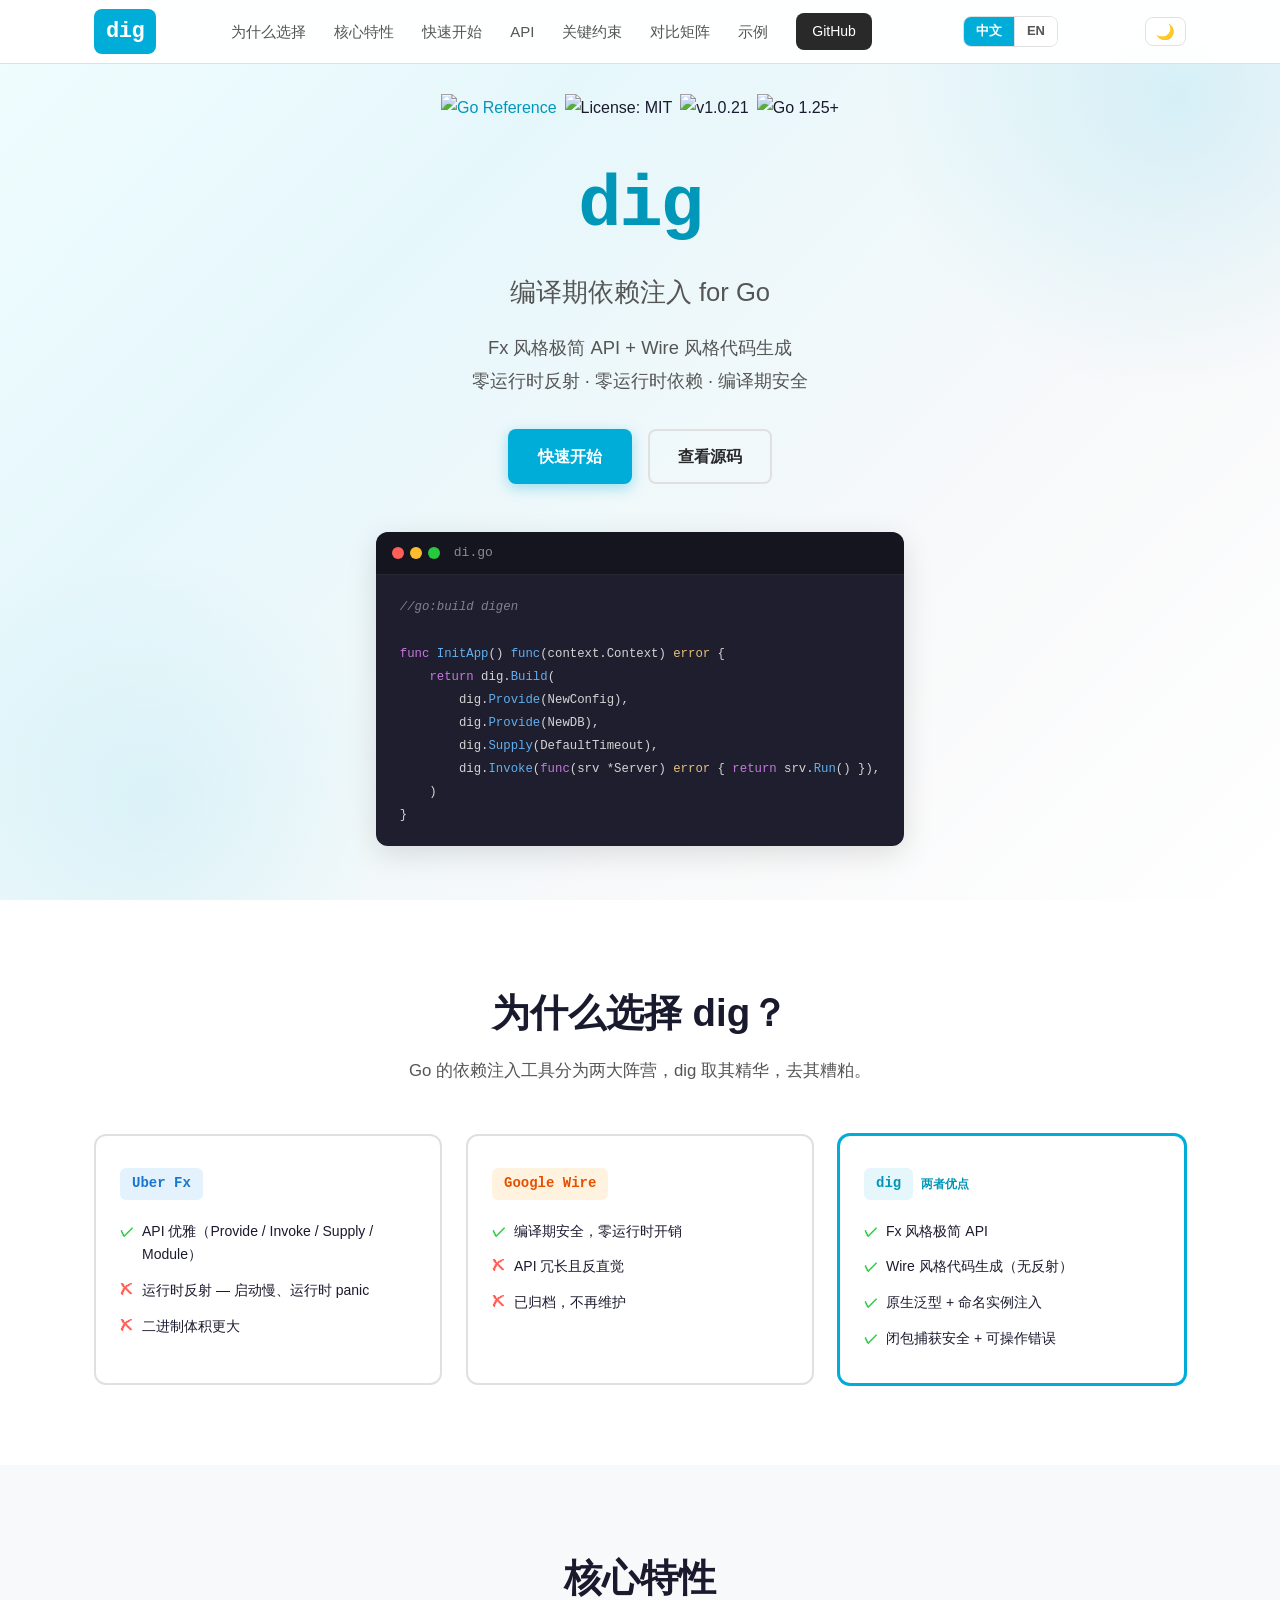
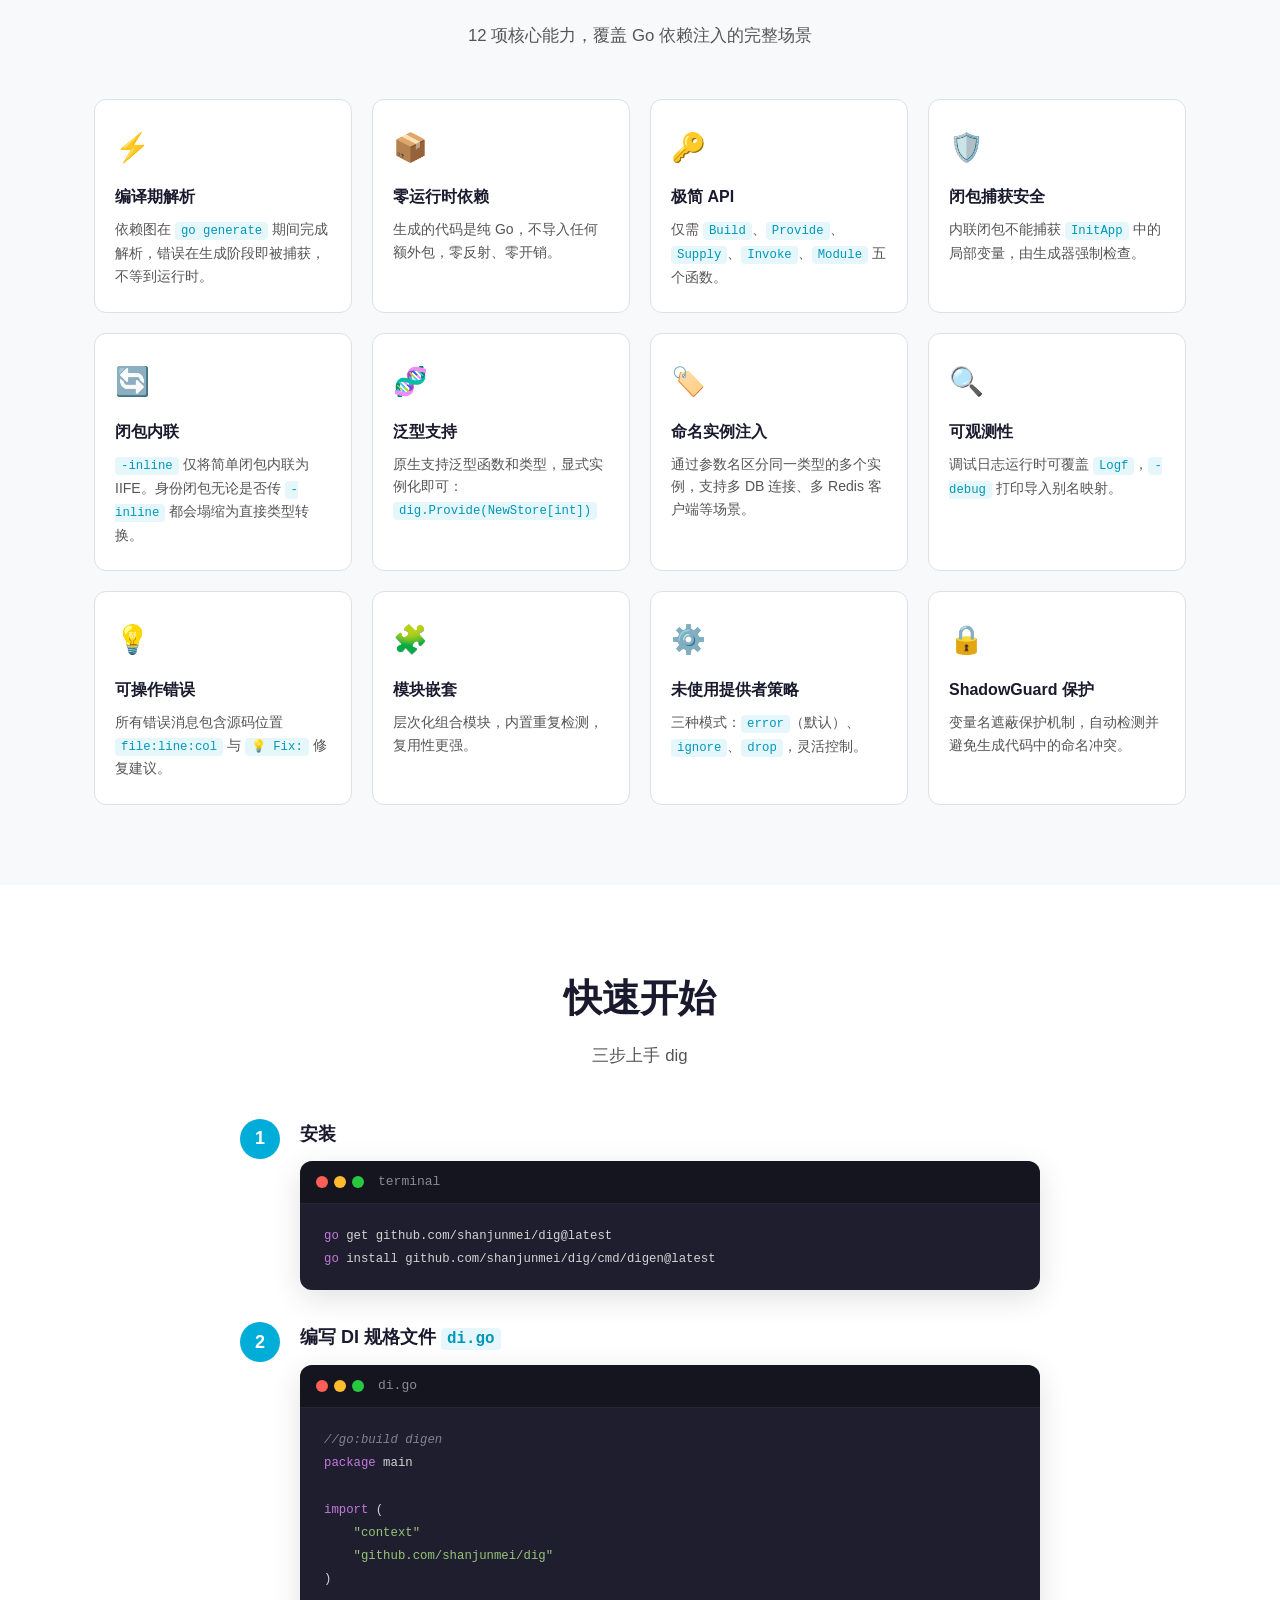
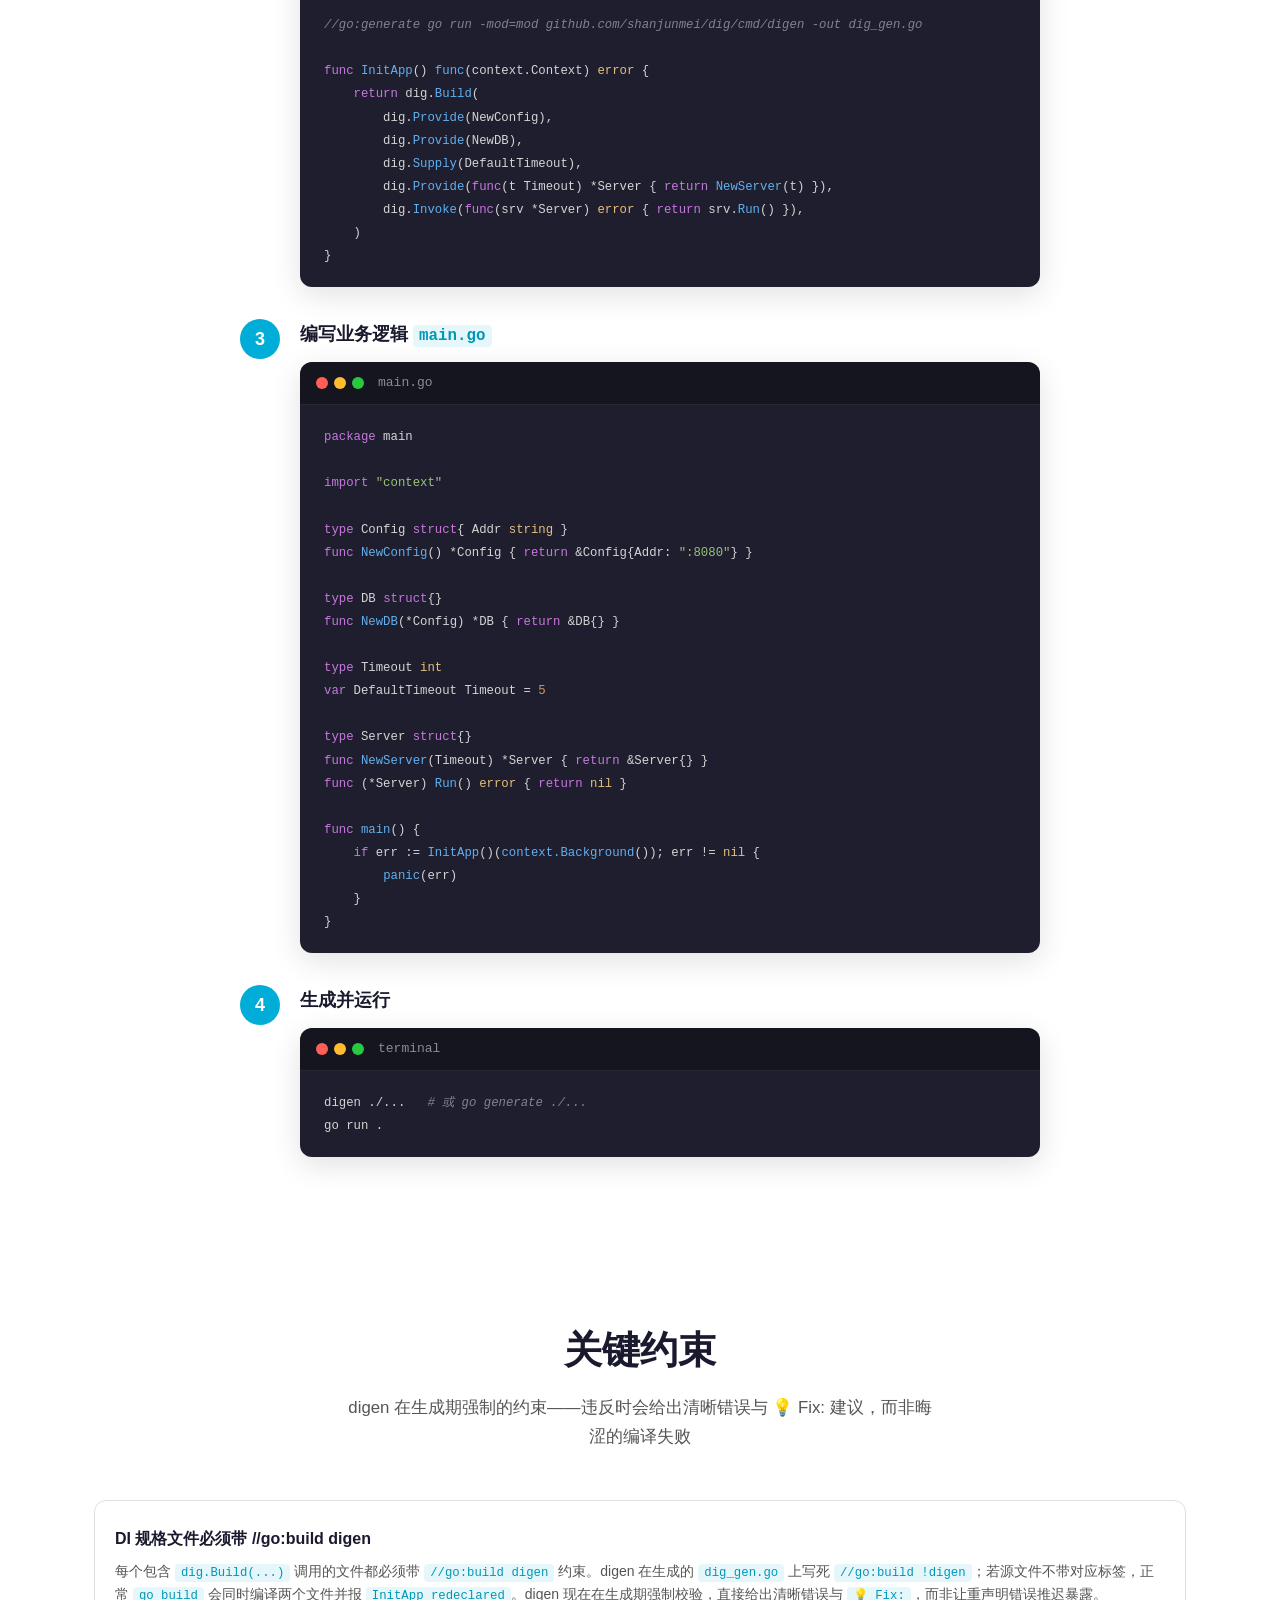
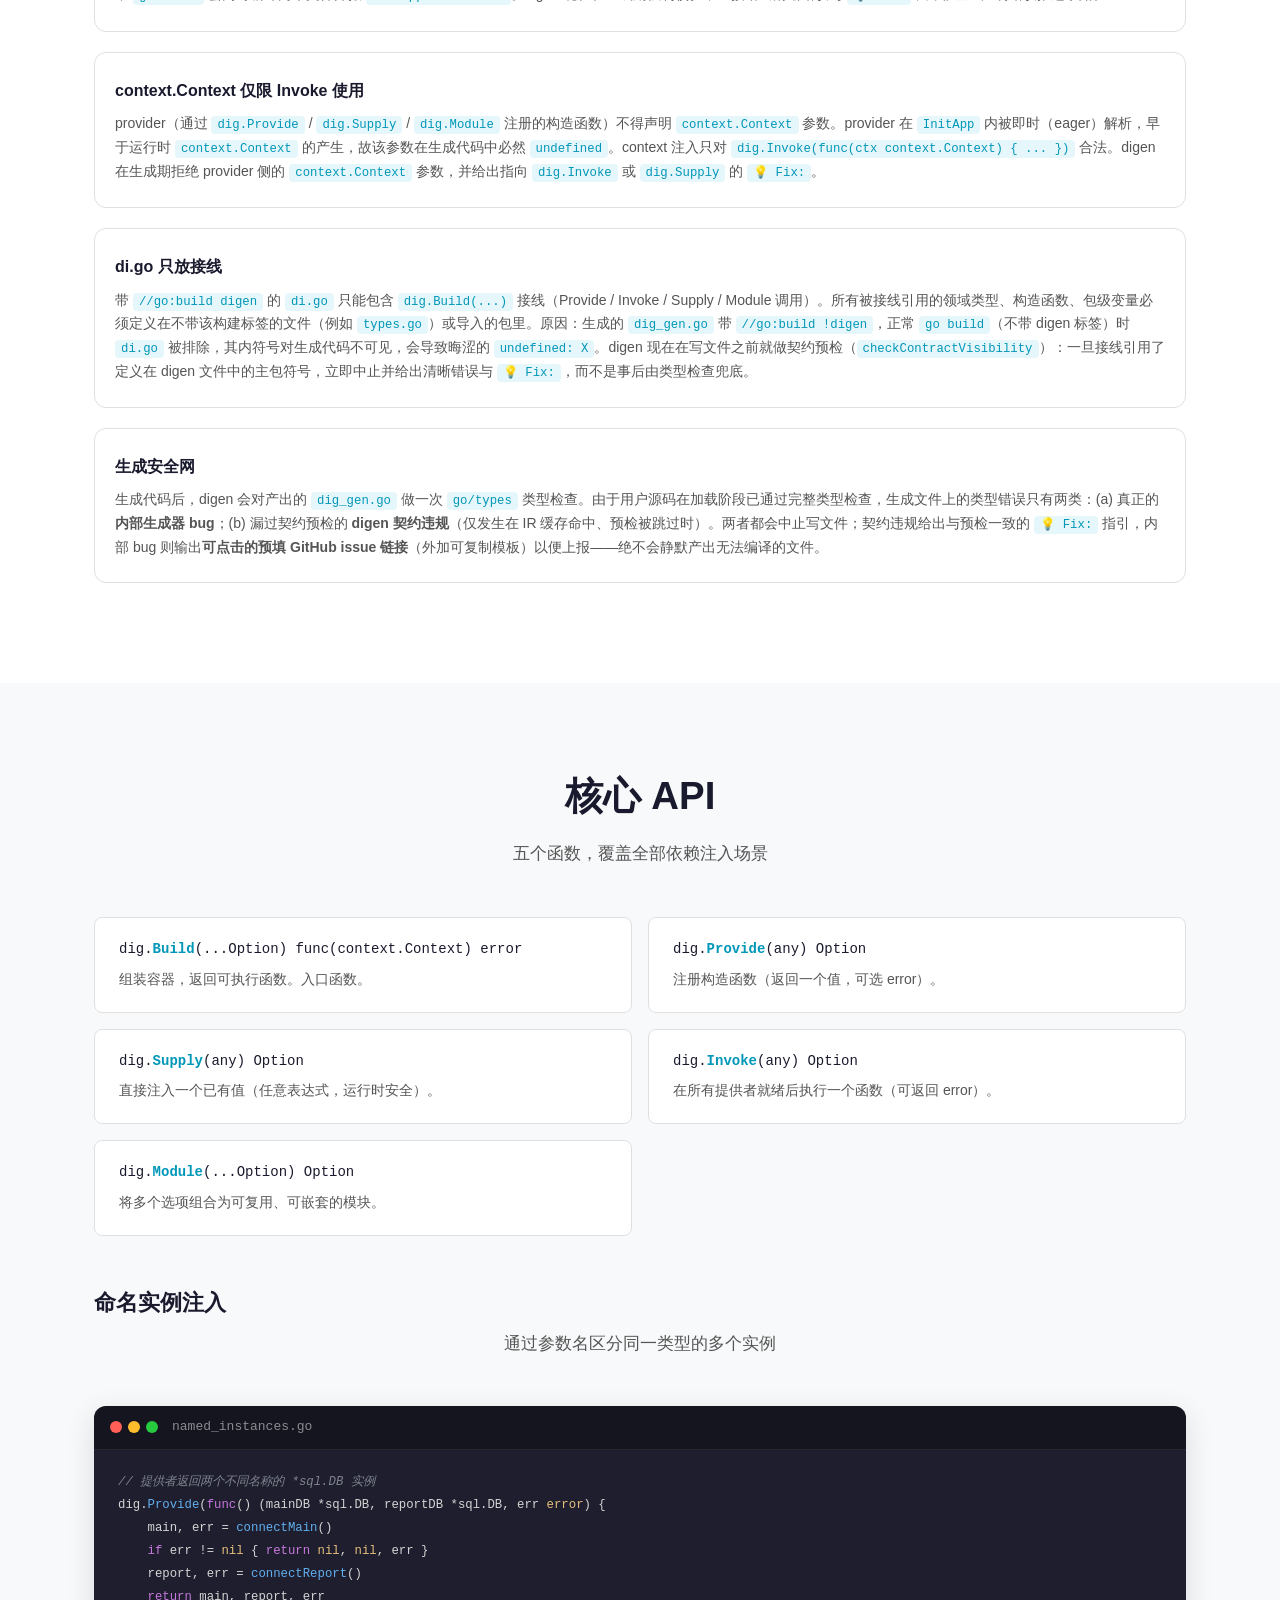
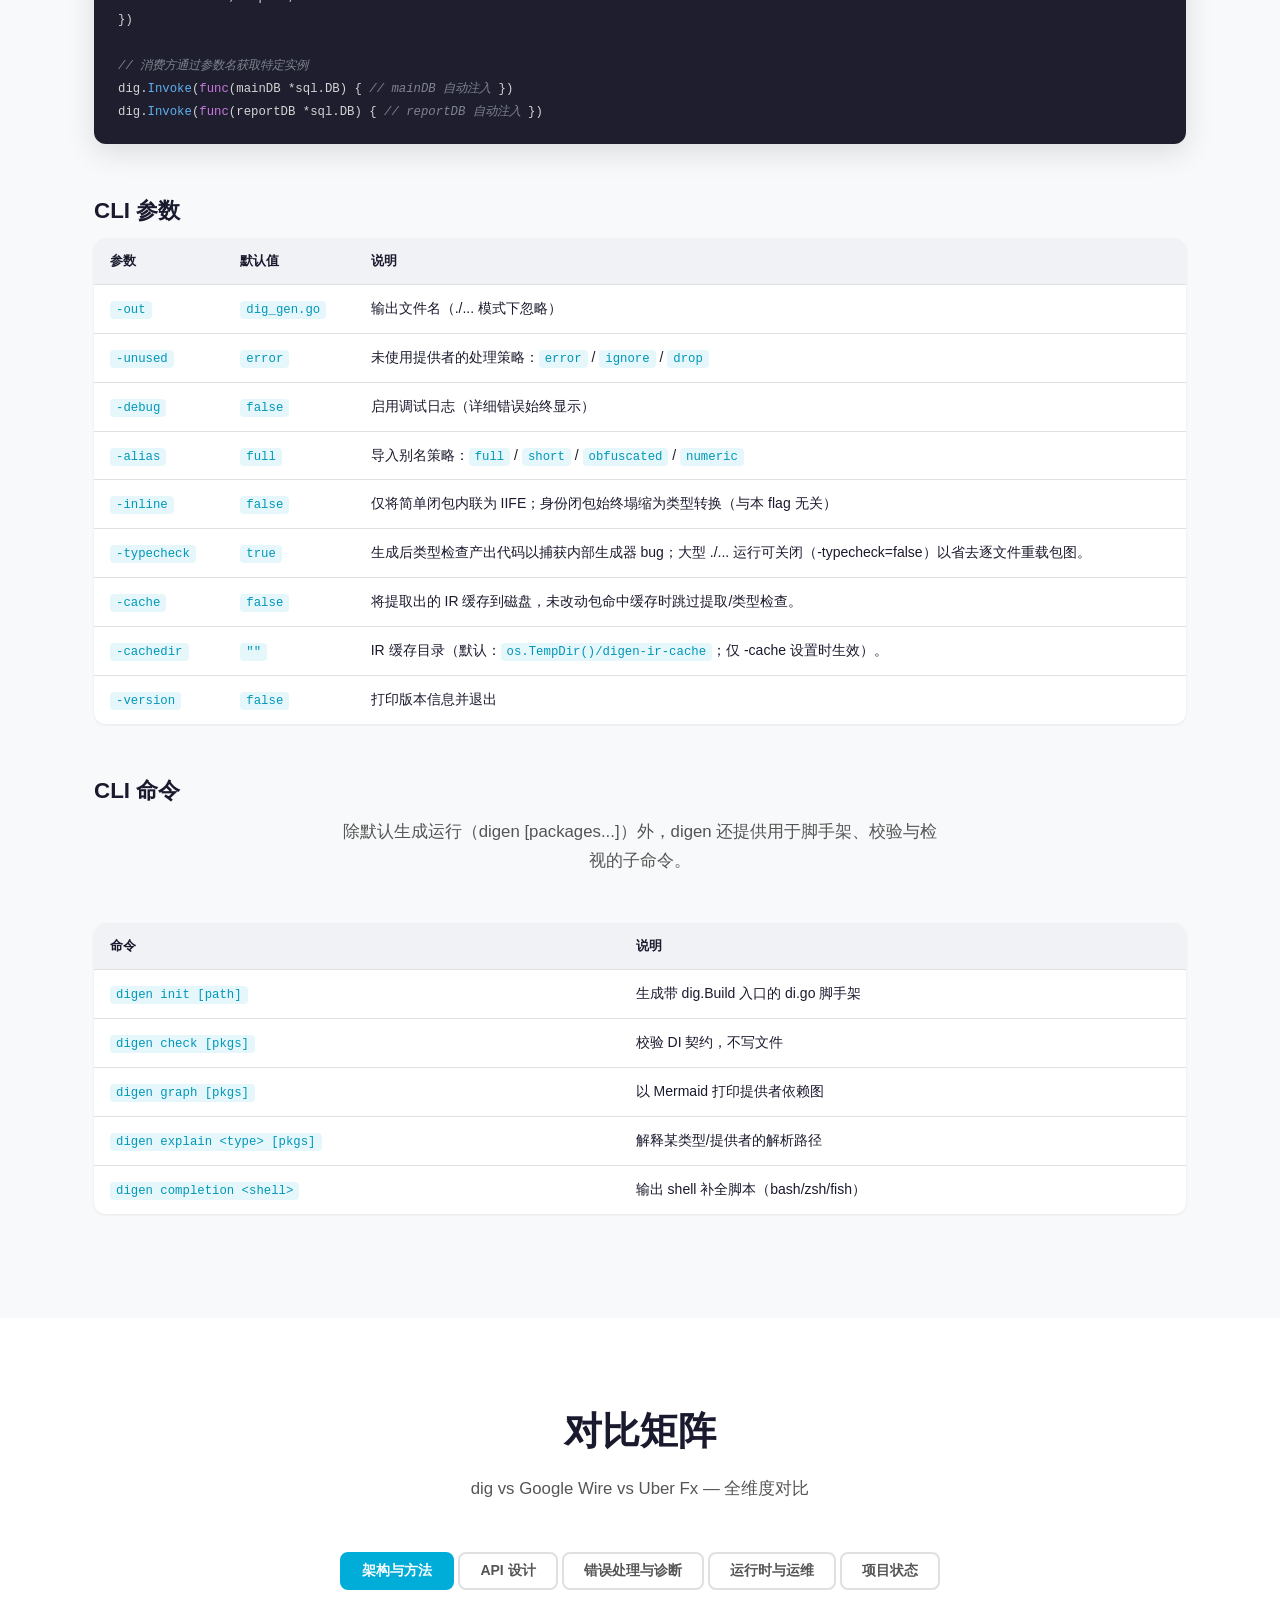
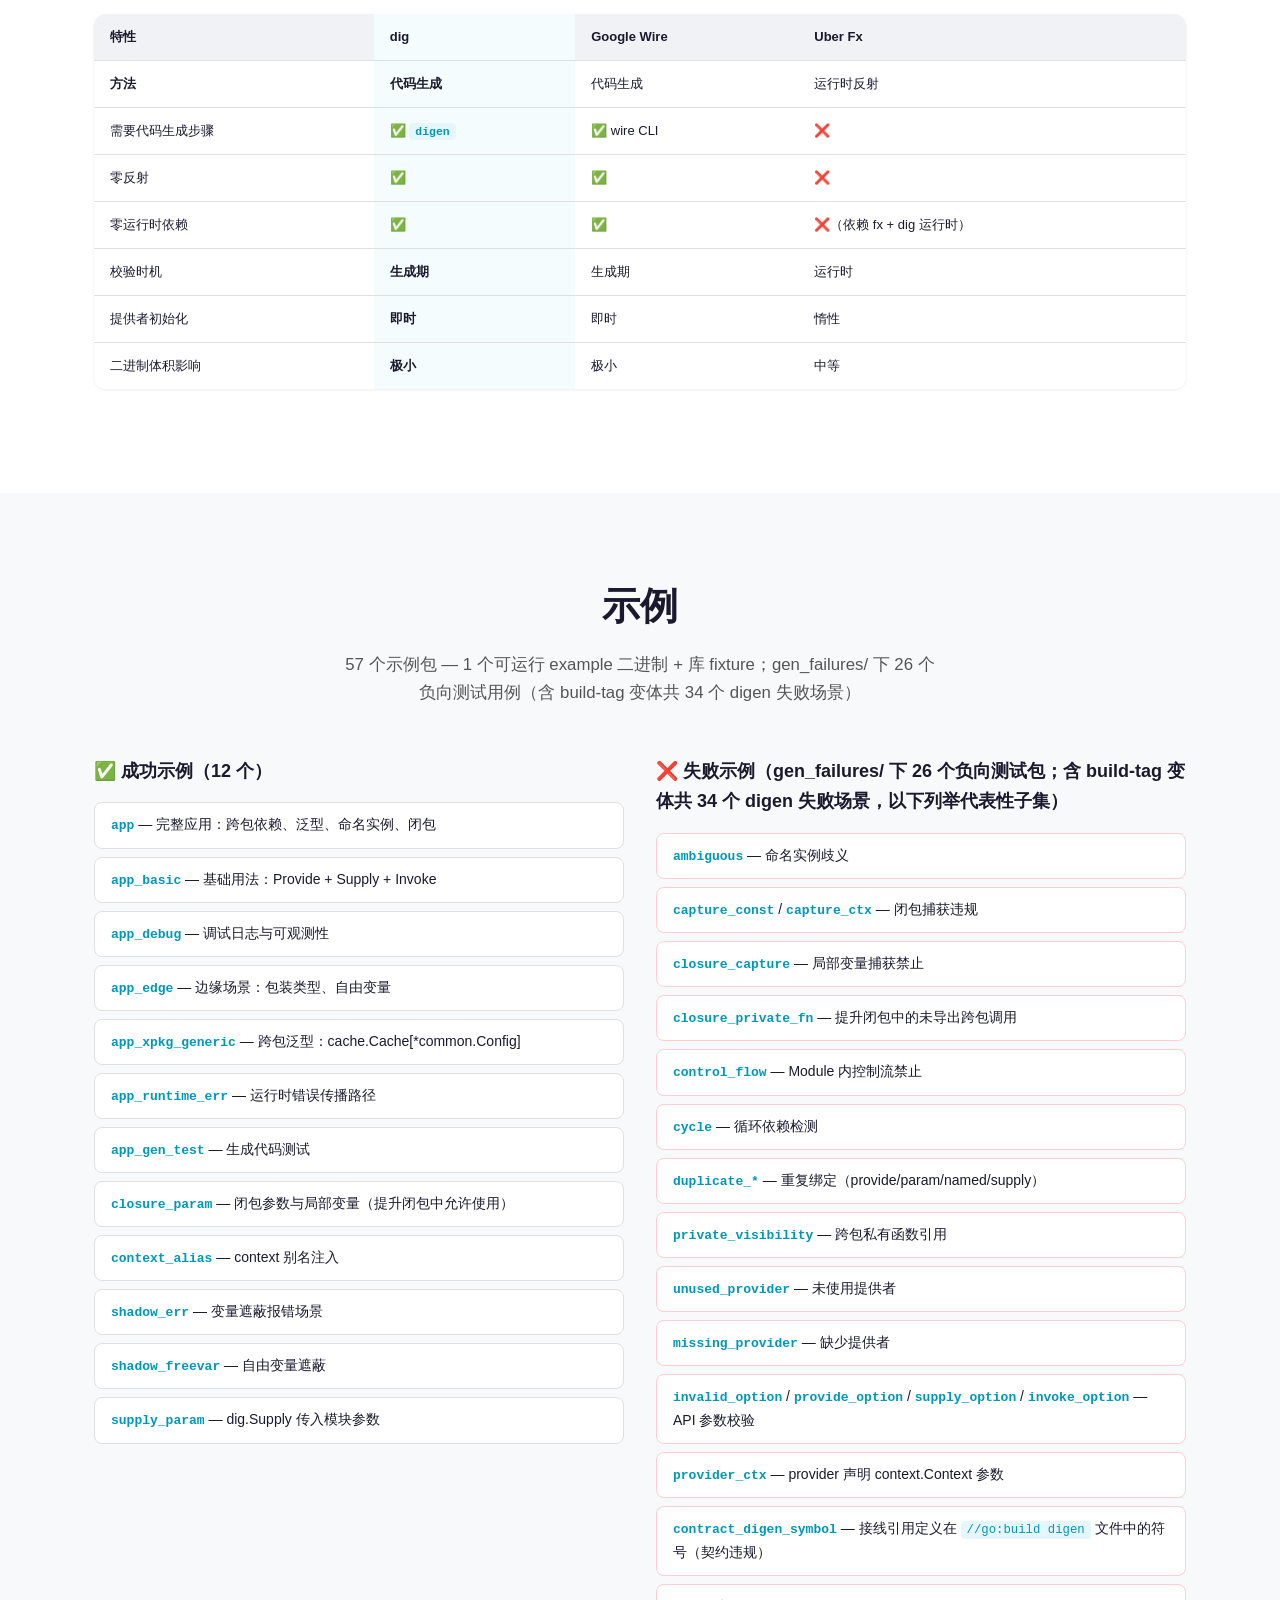
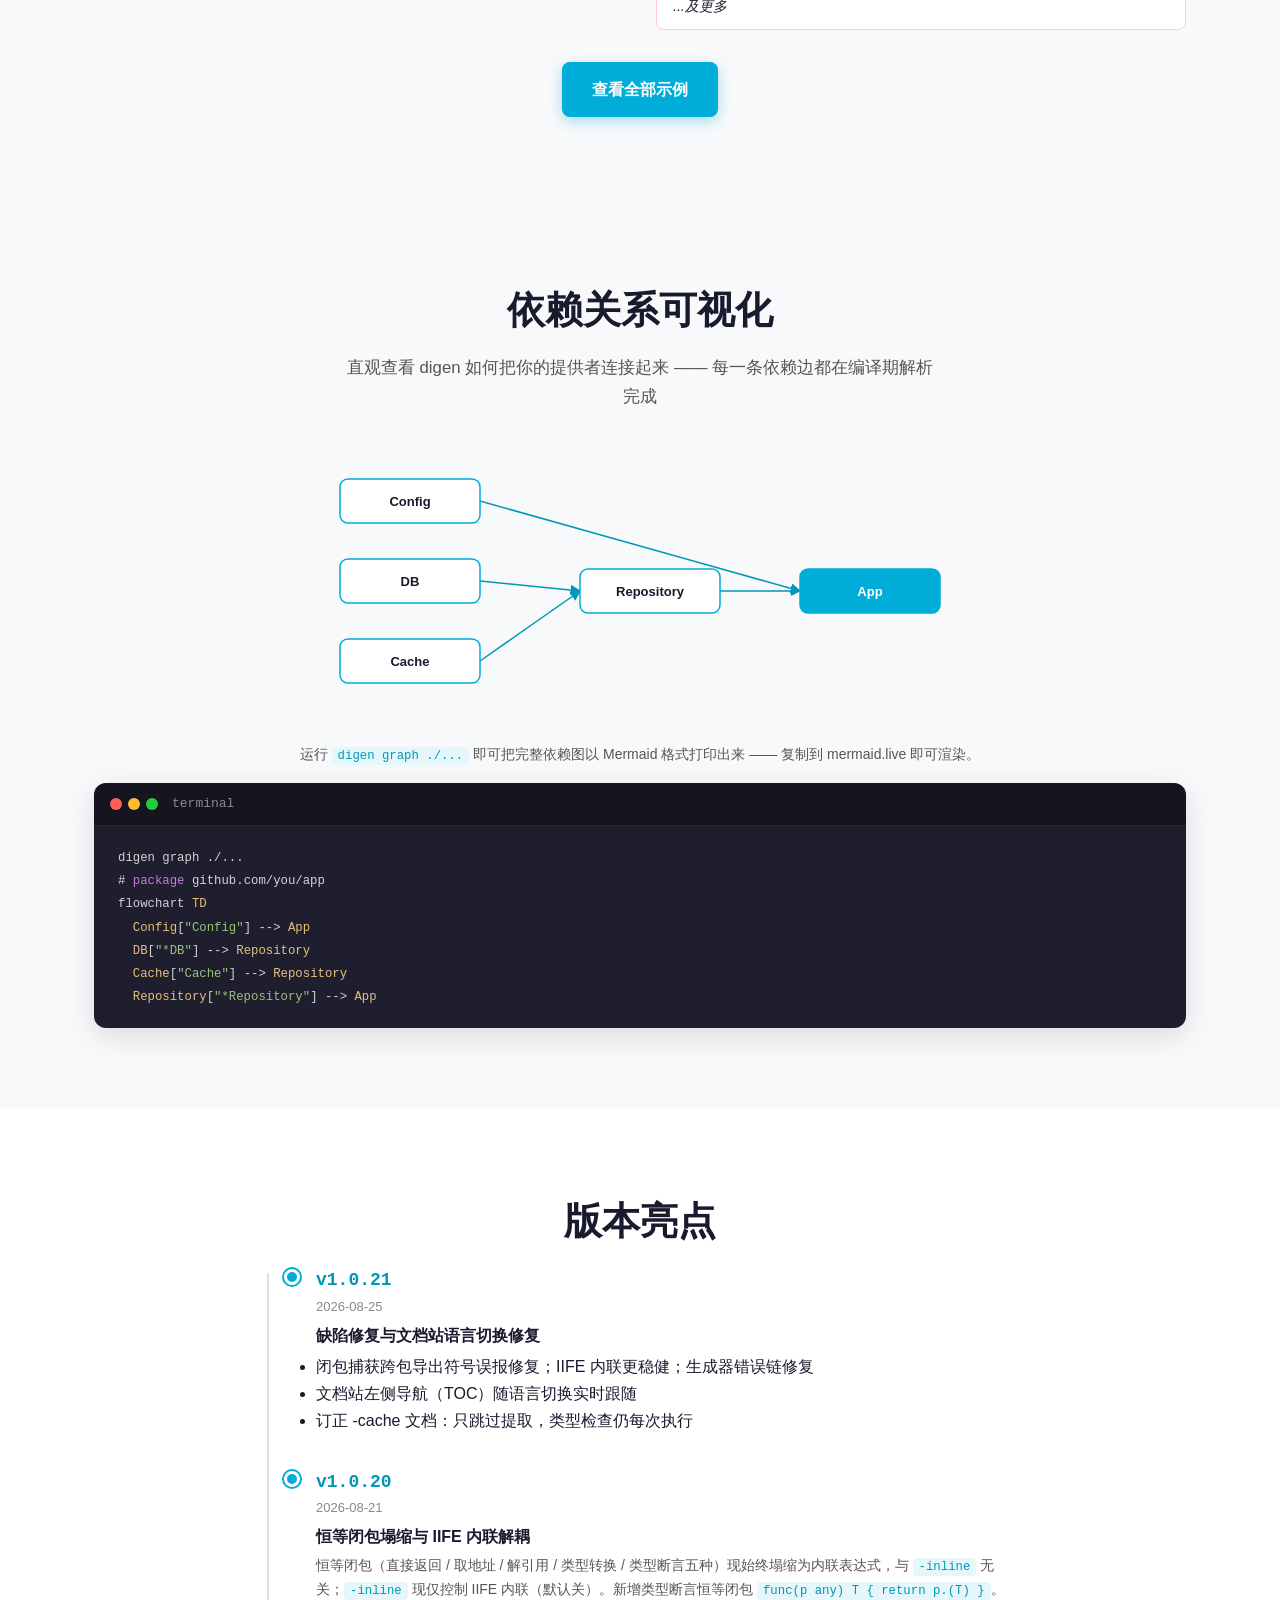
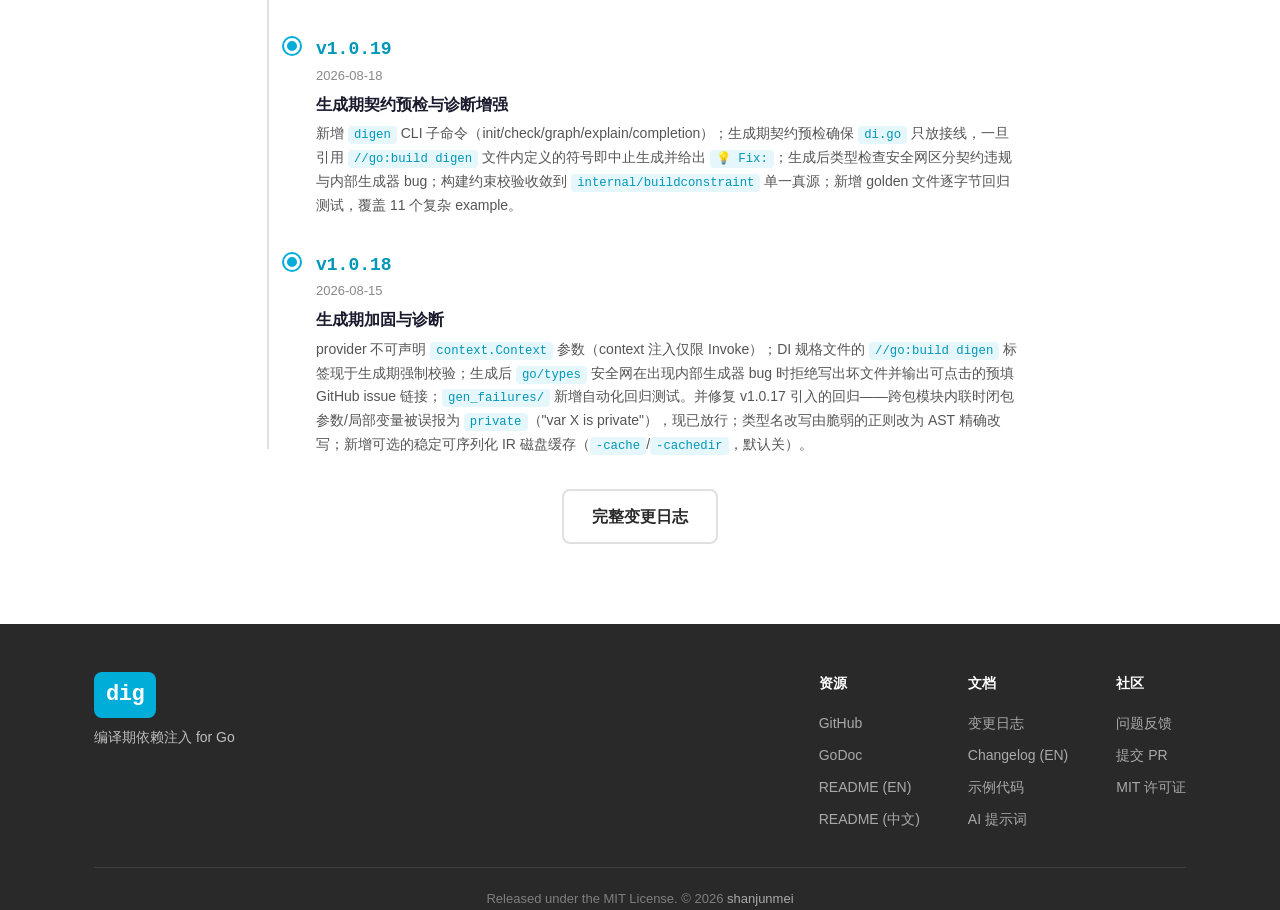
==== commit 3f46b942: "Docs: Explanation of failed update examples Added details on the number of negative test packages an" ====
--- a/docs/index.html
+++ b/docs/index.html
@@ -608,7 +608,7 @@
         </ul>
       </div>
       <div class="example-category">
-        <h3 data-en-html="❌ Failure examples (34)">❌ 失败示例（34 个）</h3>
+        <h3 data-en-html="❌ Failure examples (26 negative-test packages under gen_failures/; 34 digen-failure scenarios incl. build-tag variants; representative subset listed below)">❌ 失败示例（gen_failures/ 下 26 个负向测试包；含 build-tag 变体共 34 个 digen 失败场景，以下列举代表性子集）</h3>
         <ul class="example-list example-list-fail">
           <li data-en-html="<strong>ambiguous</strong> — Named-instance ambiguity"><strong>ambiguous</strong> — 命名实例歧义</li>
           <li data-en-html="<strong>capture_const</strong> / <strong>capture_ctx</strong> — Closure capture violations"><strong>capture_const</strong> / <strong>capture_ctx</strong> — 闭包捕获违规</li>
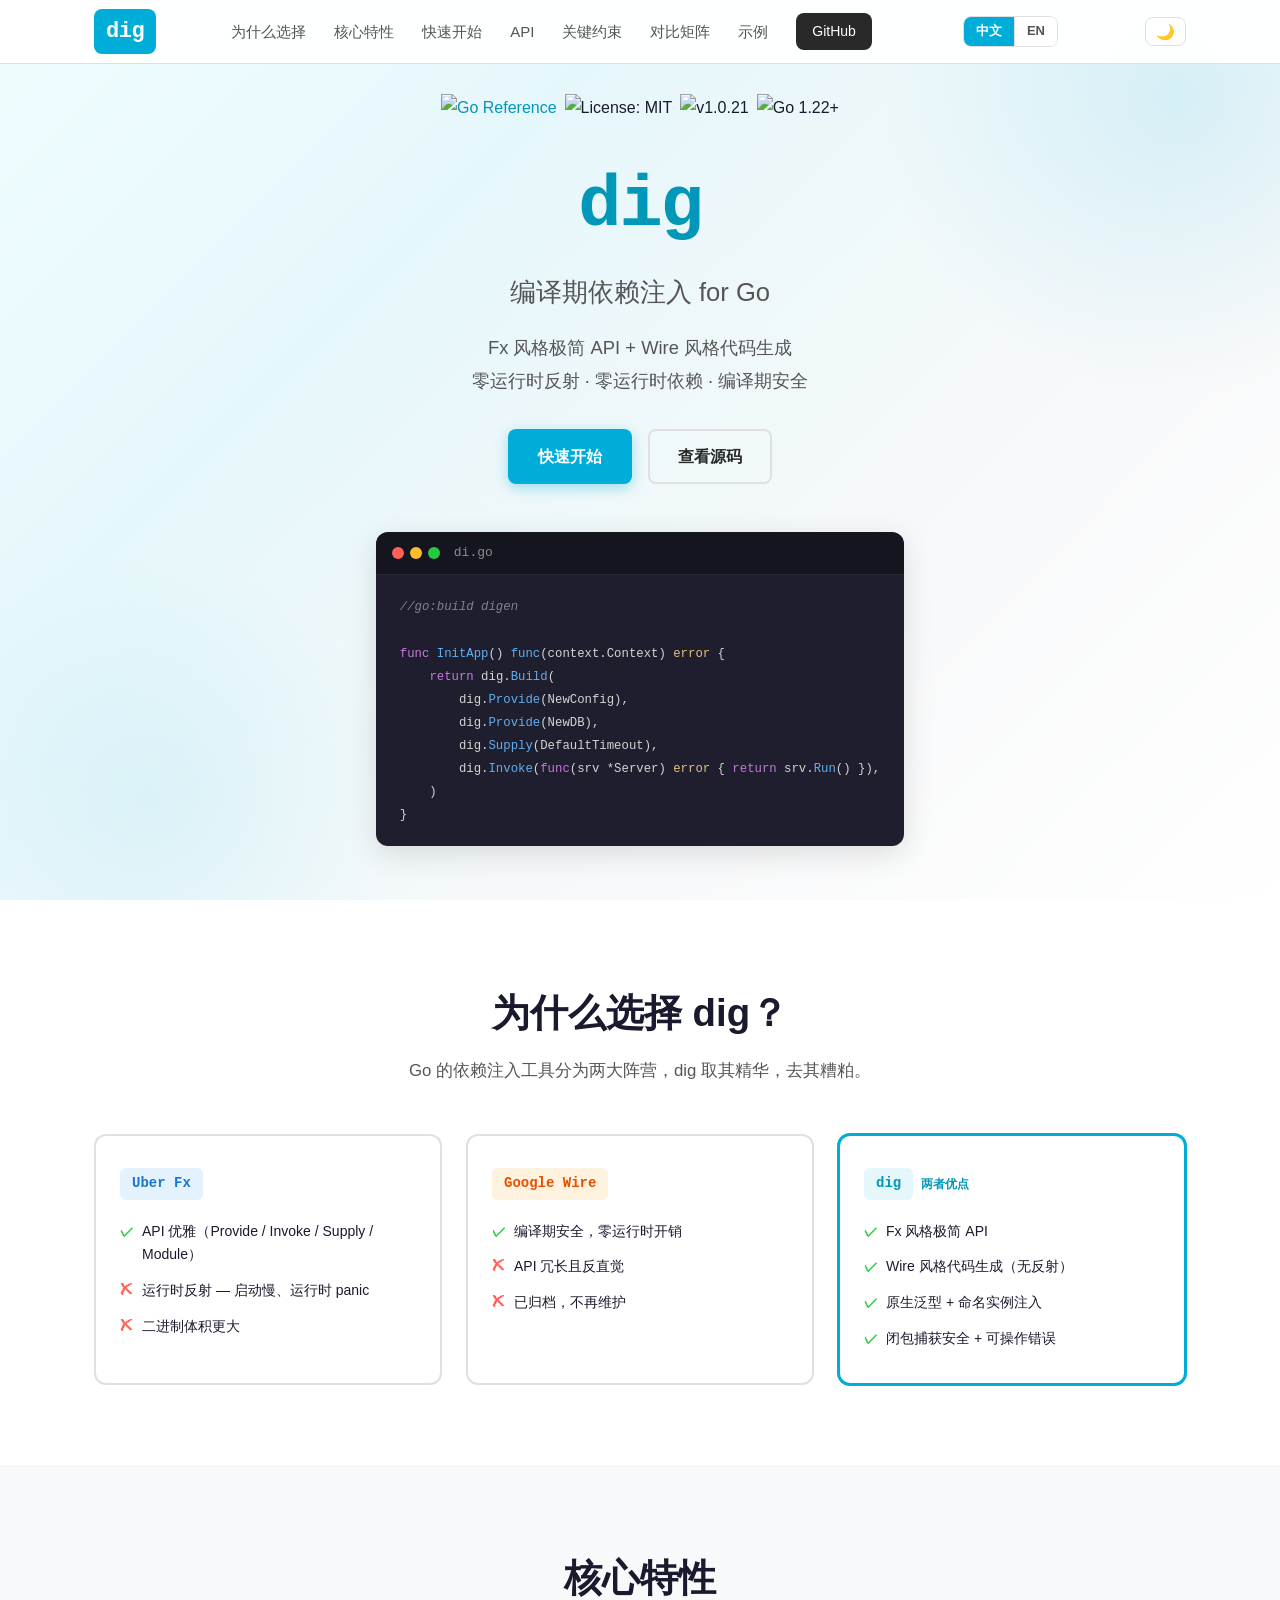
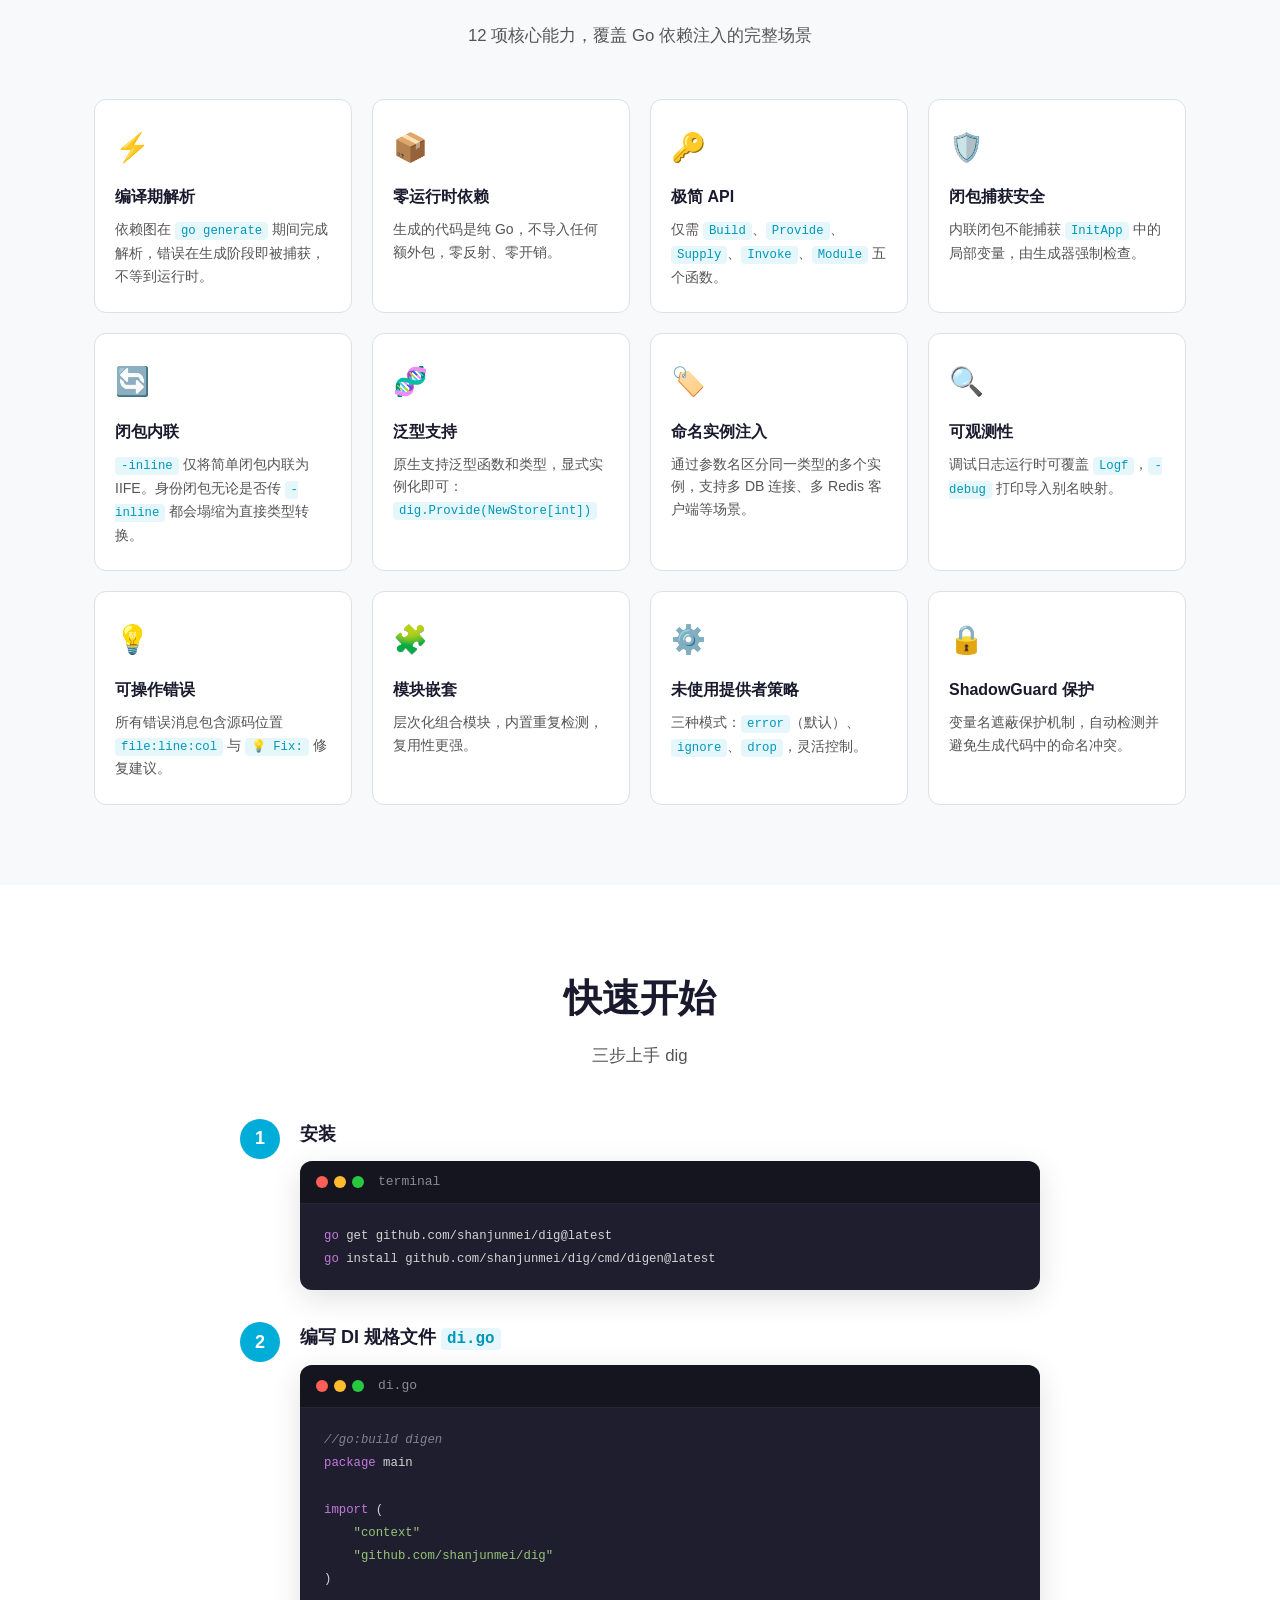
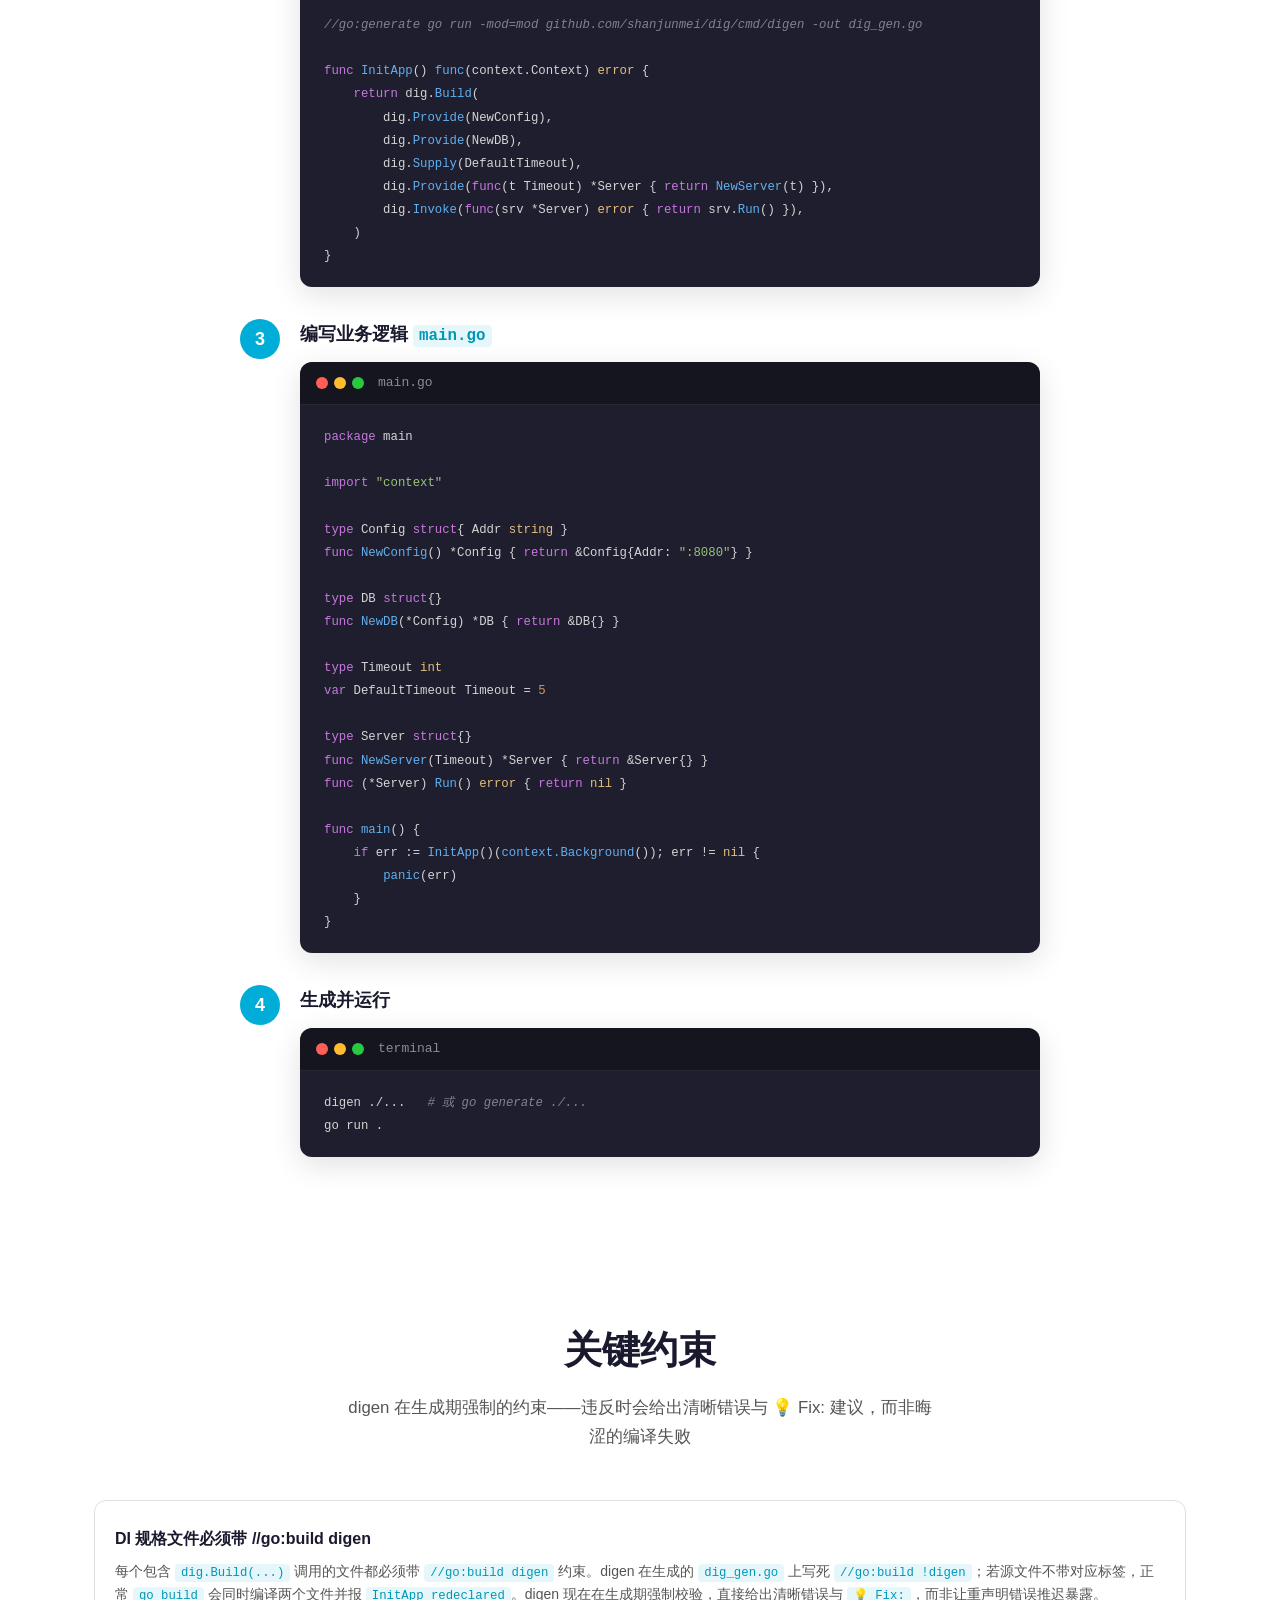
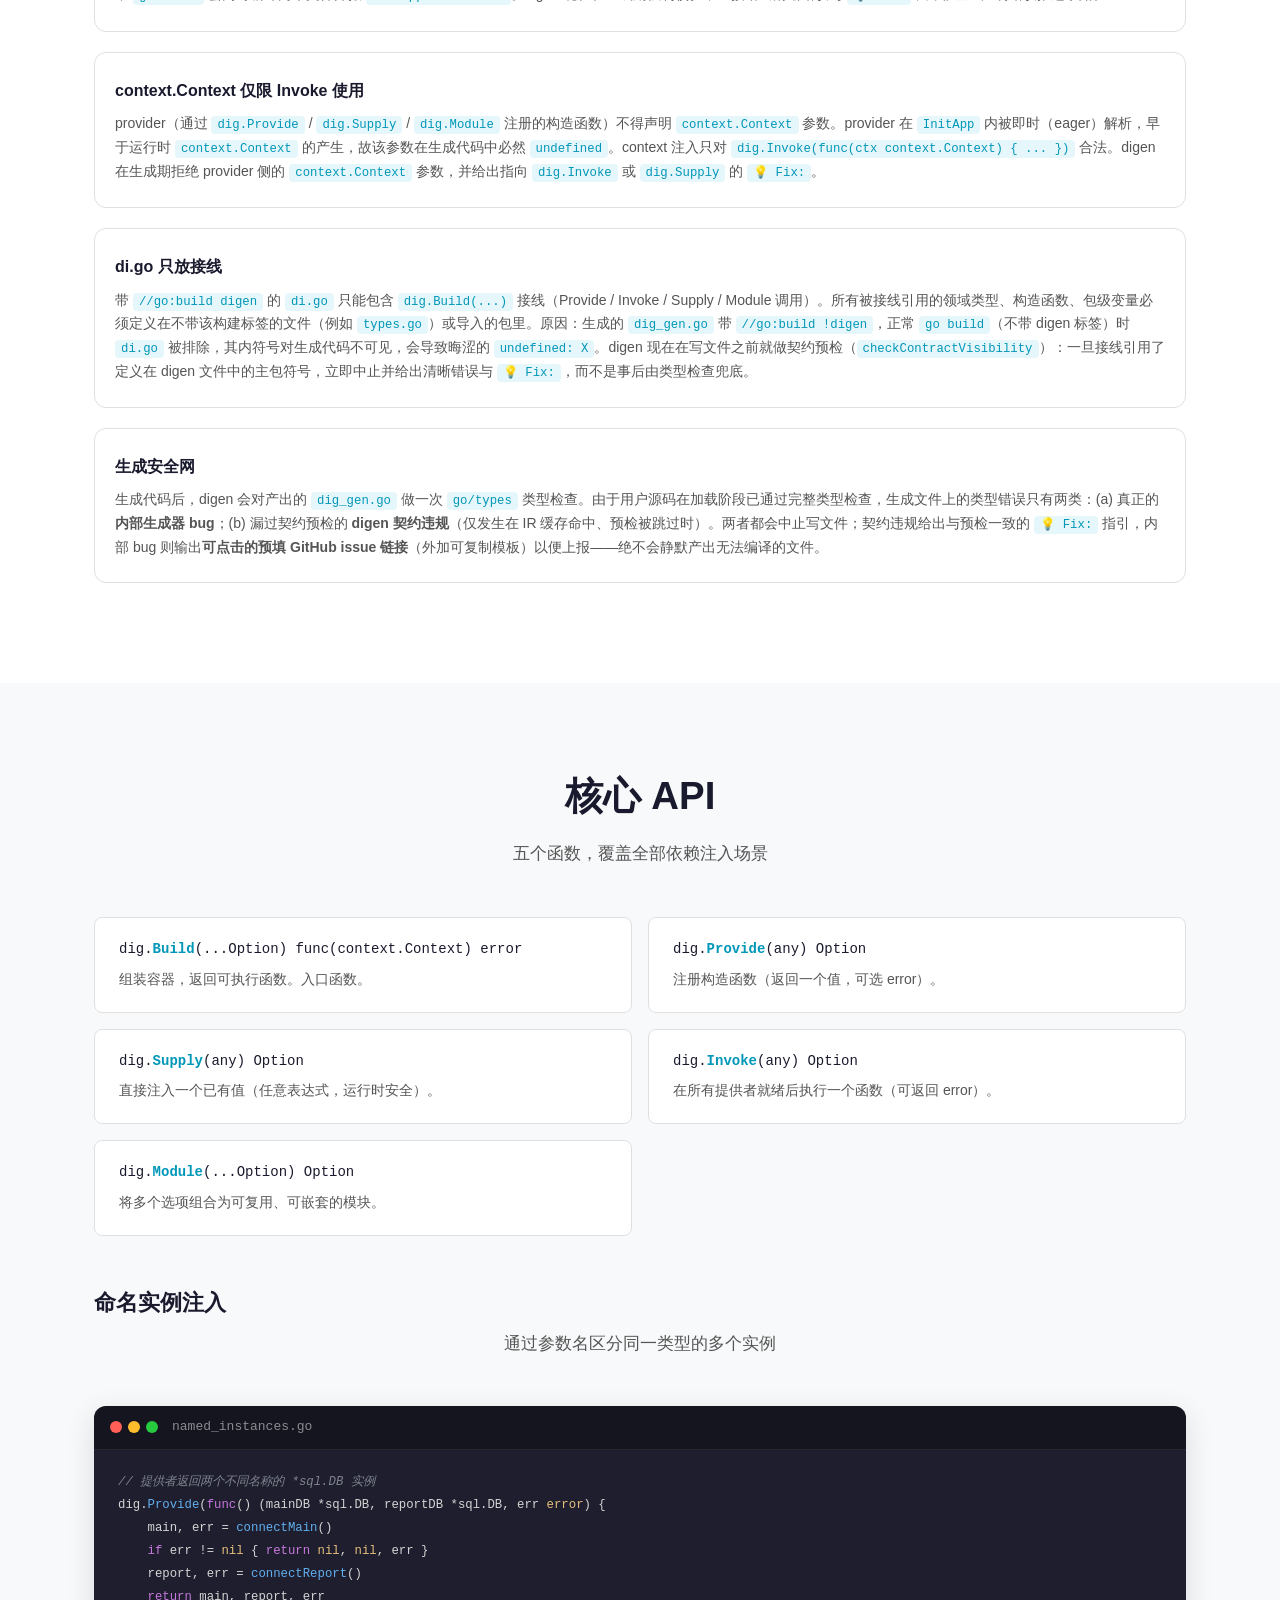
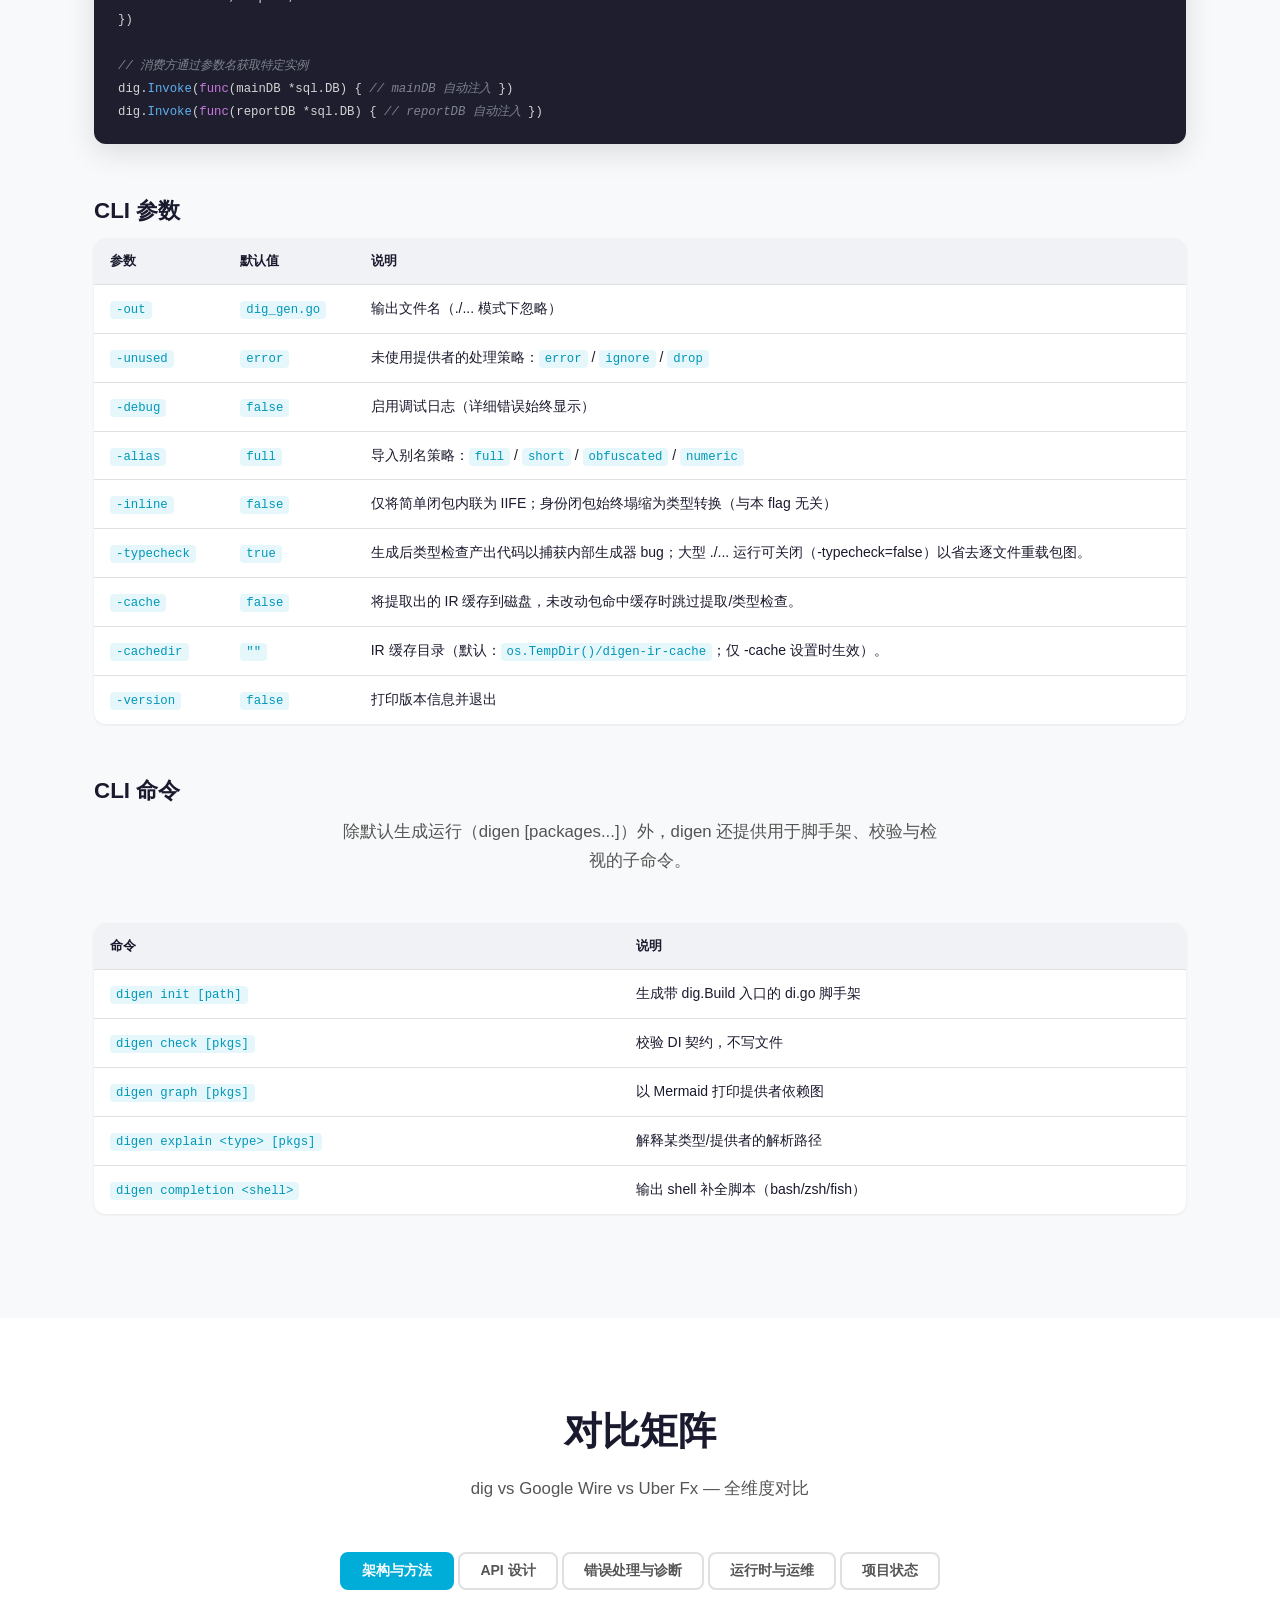
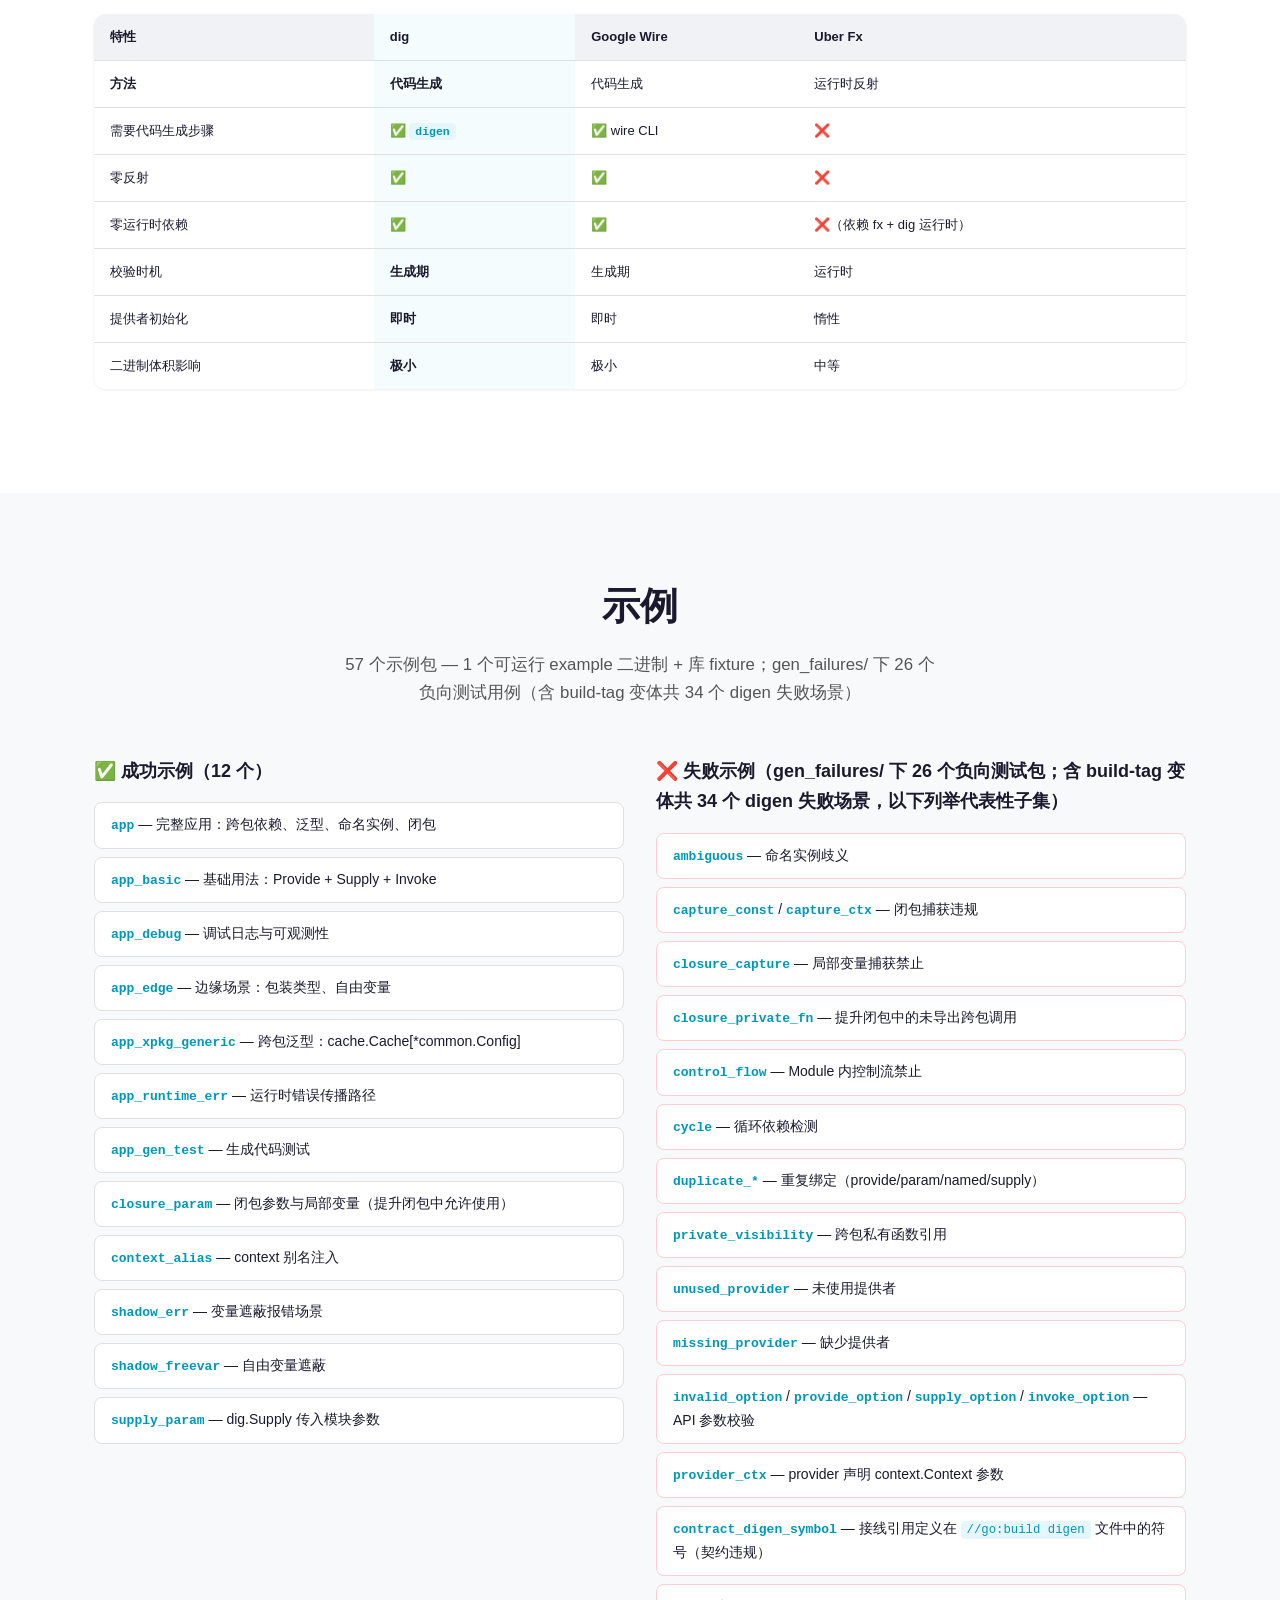
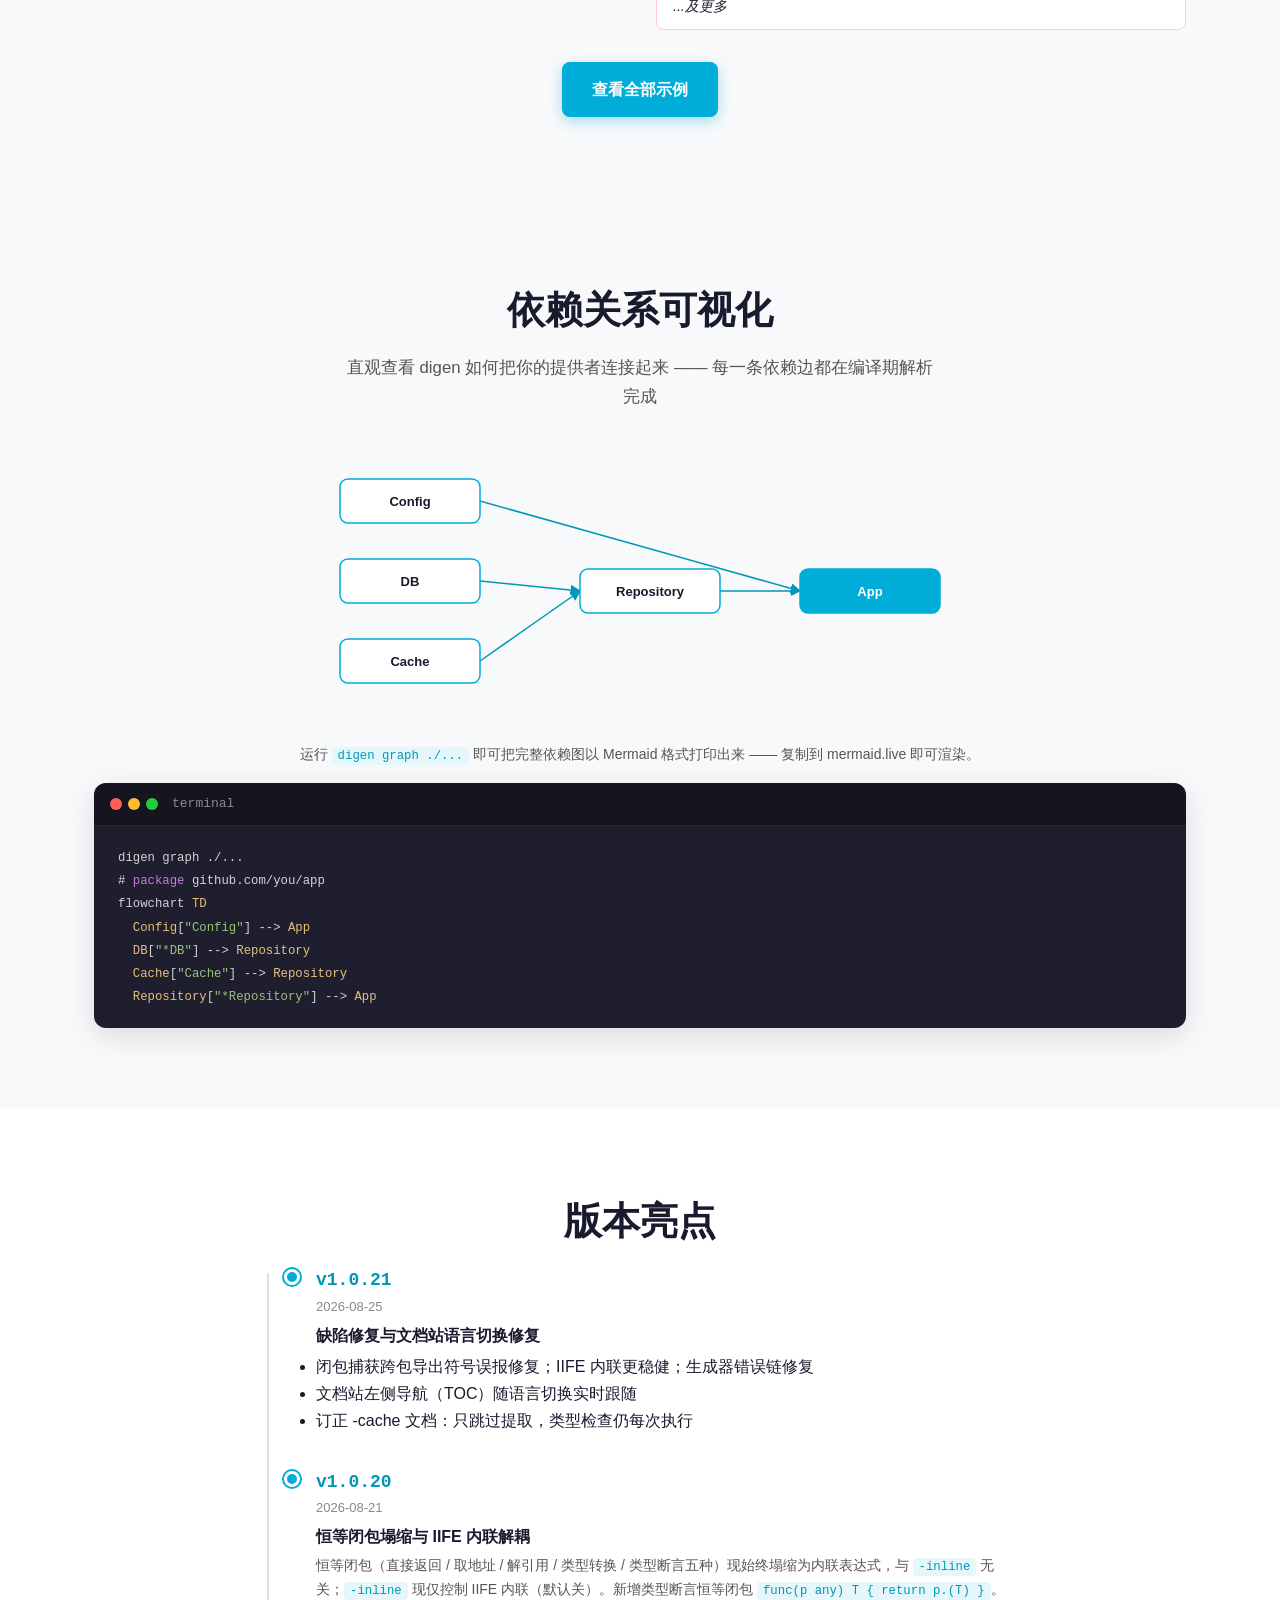
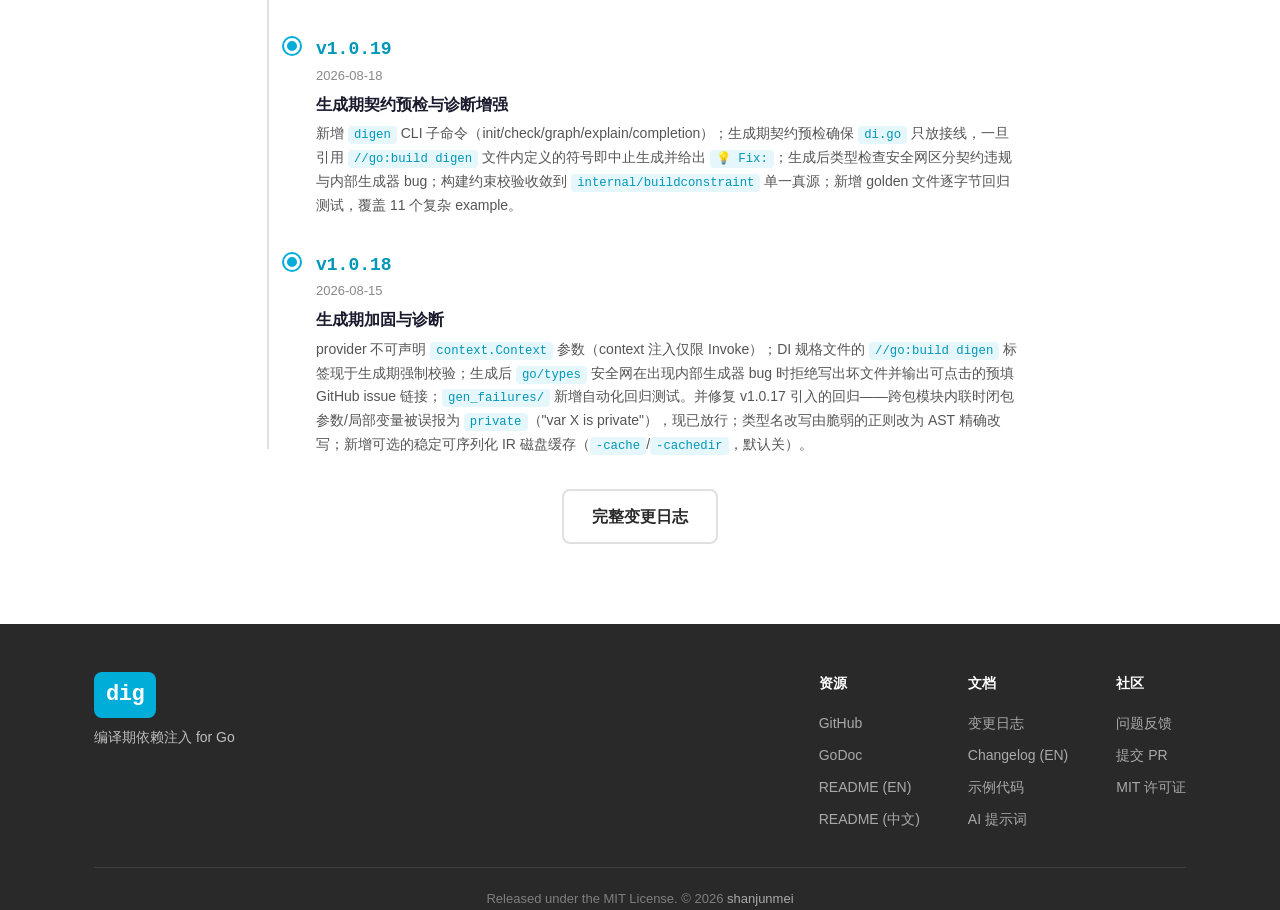
==== commit bae5f6a2: "Chore: Lowering the minimum Go version to 1.22 Adjust the go directive of go.mod to 1.22.0, downgrad" ====
--- a/docs/index.html
+++ b/docs/index.html
@@ -57,7 +57,7 @@
       </a>
       <img src="https://img.shields.io/badge/License-MIT-yellow.svg" alt="License: MIT">
       <img src="https://img.shields.io/badge/version-v1.0.21-00ADD8.svg" alt="v1.0.21">
-      <img src="https://img.shields.io/badge/Go-1.25+-00ADD8.svg" alt="Go 1.25+">
+      <img src="https://img.shields.io/badge/Go-1.22+-00ADD8.svg" alt="Go 1.22+">
     </div>
     <h1 class="hero-title">
       <span class="hero-dig">dig</span>
@@ -574,7 +574,7 @@
           <tbody>
             <tr><td><strong data-en="Maintenance status">维护状态</strong></td><td class="col-dig" data-en="✅ Active">✅ 活跃</td><td data-en="⚠️ Archived">⚠️ 已归档</td><td data-en="✅ Active">✅ 活跃</td></tr>
             <tr><td data-en="Latest version">最新版本</td><td class="col-dig">v1.0.21</td><td>v0.7.0 (beta)</td><td>v1.24.0</td></tr>
-            <tr><td data-en="Go version requirement">Go 版本要求</td><td class="col-dig">1.25+</td><td data-en="Standard">标准</td><td>1.25+</td></tr>
+            <tr><td data-en="Go version requirement">Go 版本要求</td><td class="col-dig">1.22+</td><td data-en="Standard">标准</td><td>1.25+</td></tr>
             <tr><td data-en="Refactor friendliness">重构友好度</td><td class="col-dig" data-en="High">高</td><td data-en="Low">低</td><td data-en="Medium">中</td></tr>
           </tbody>
         </table>
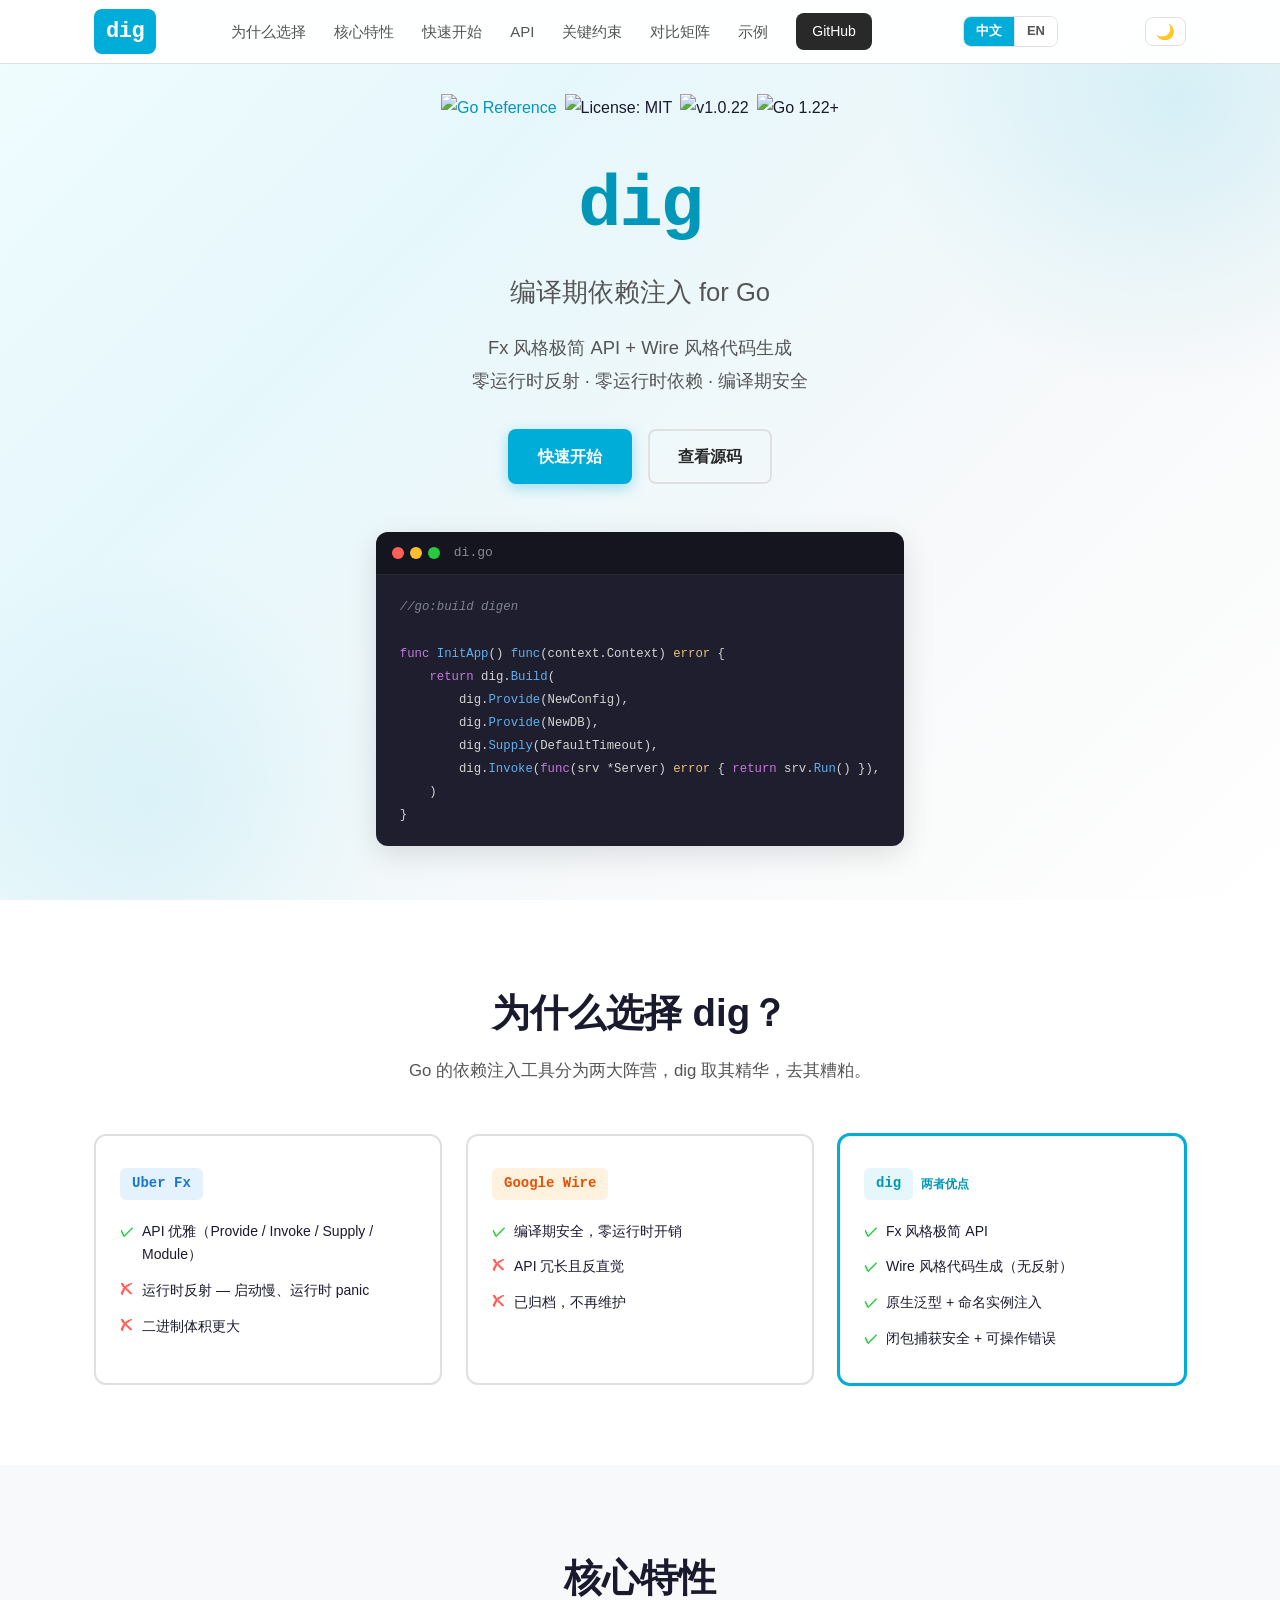
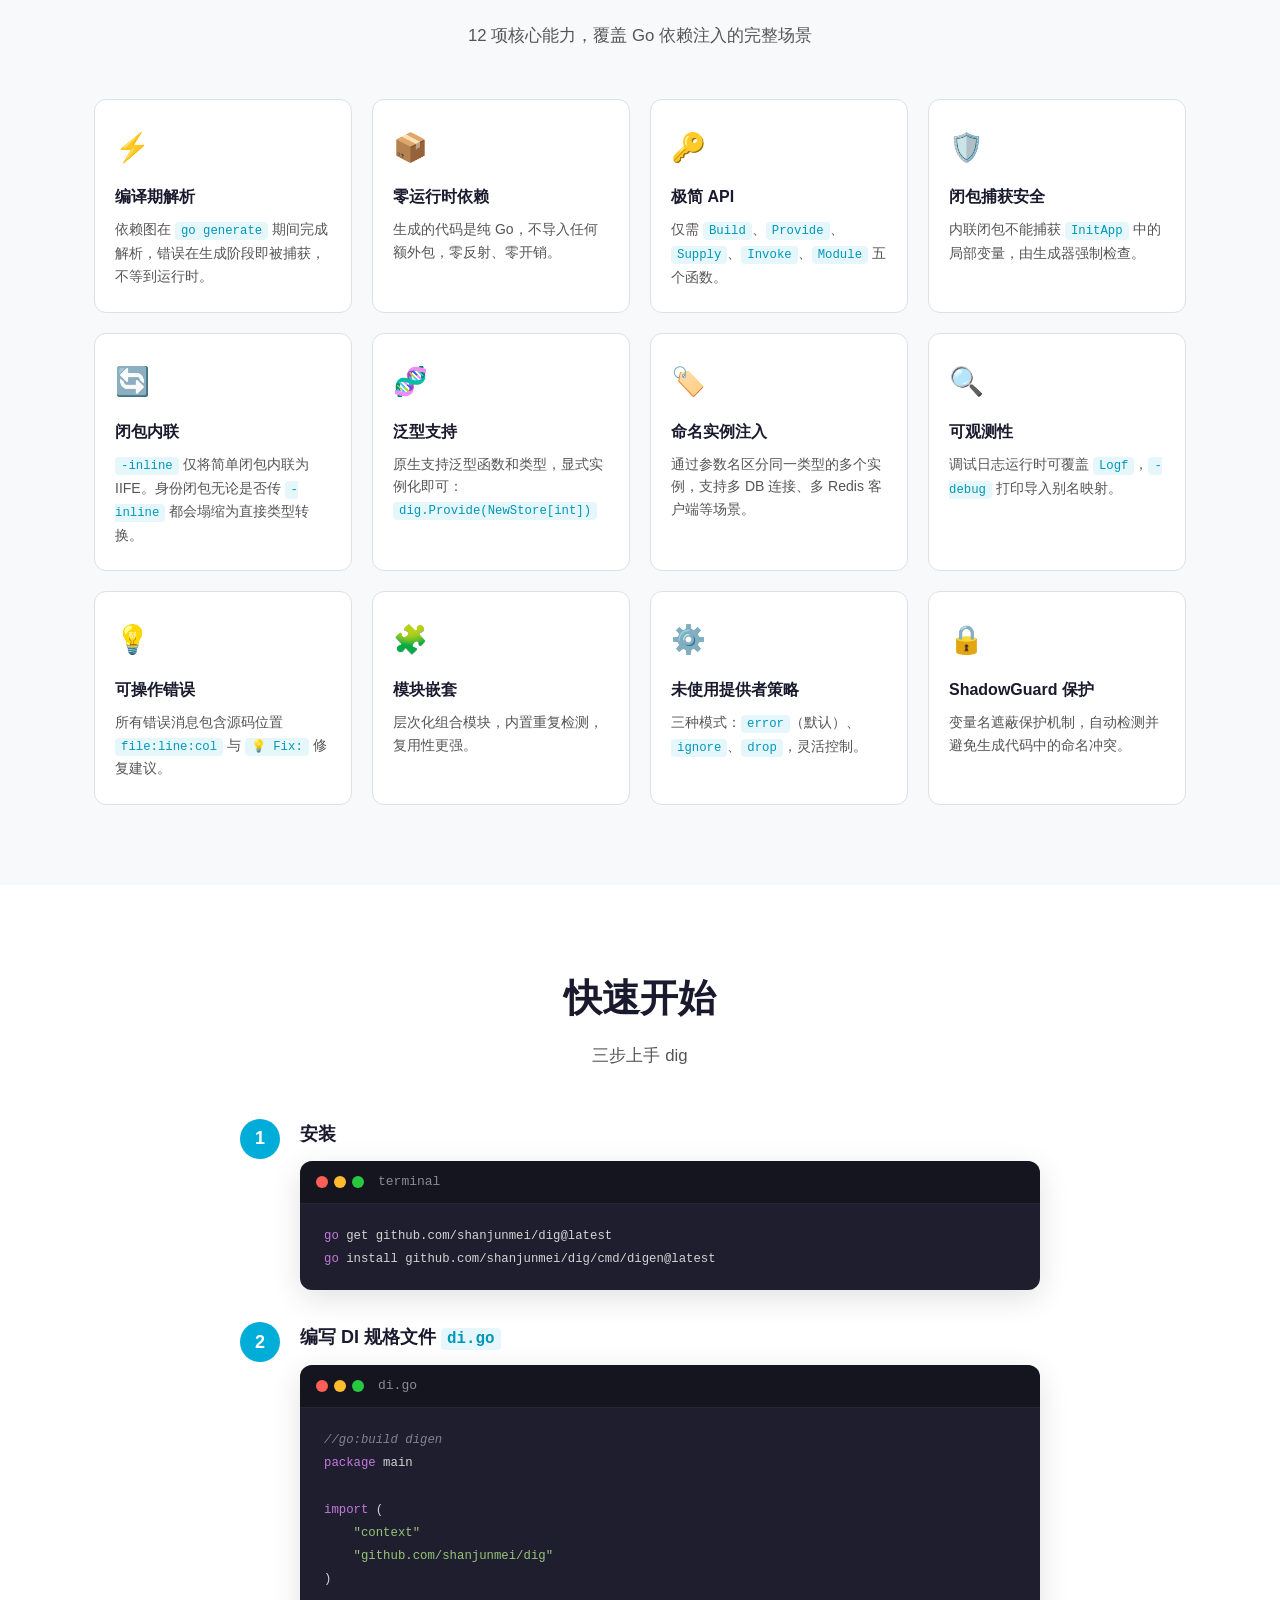
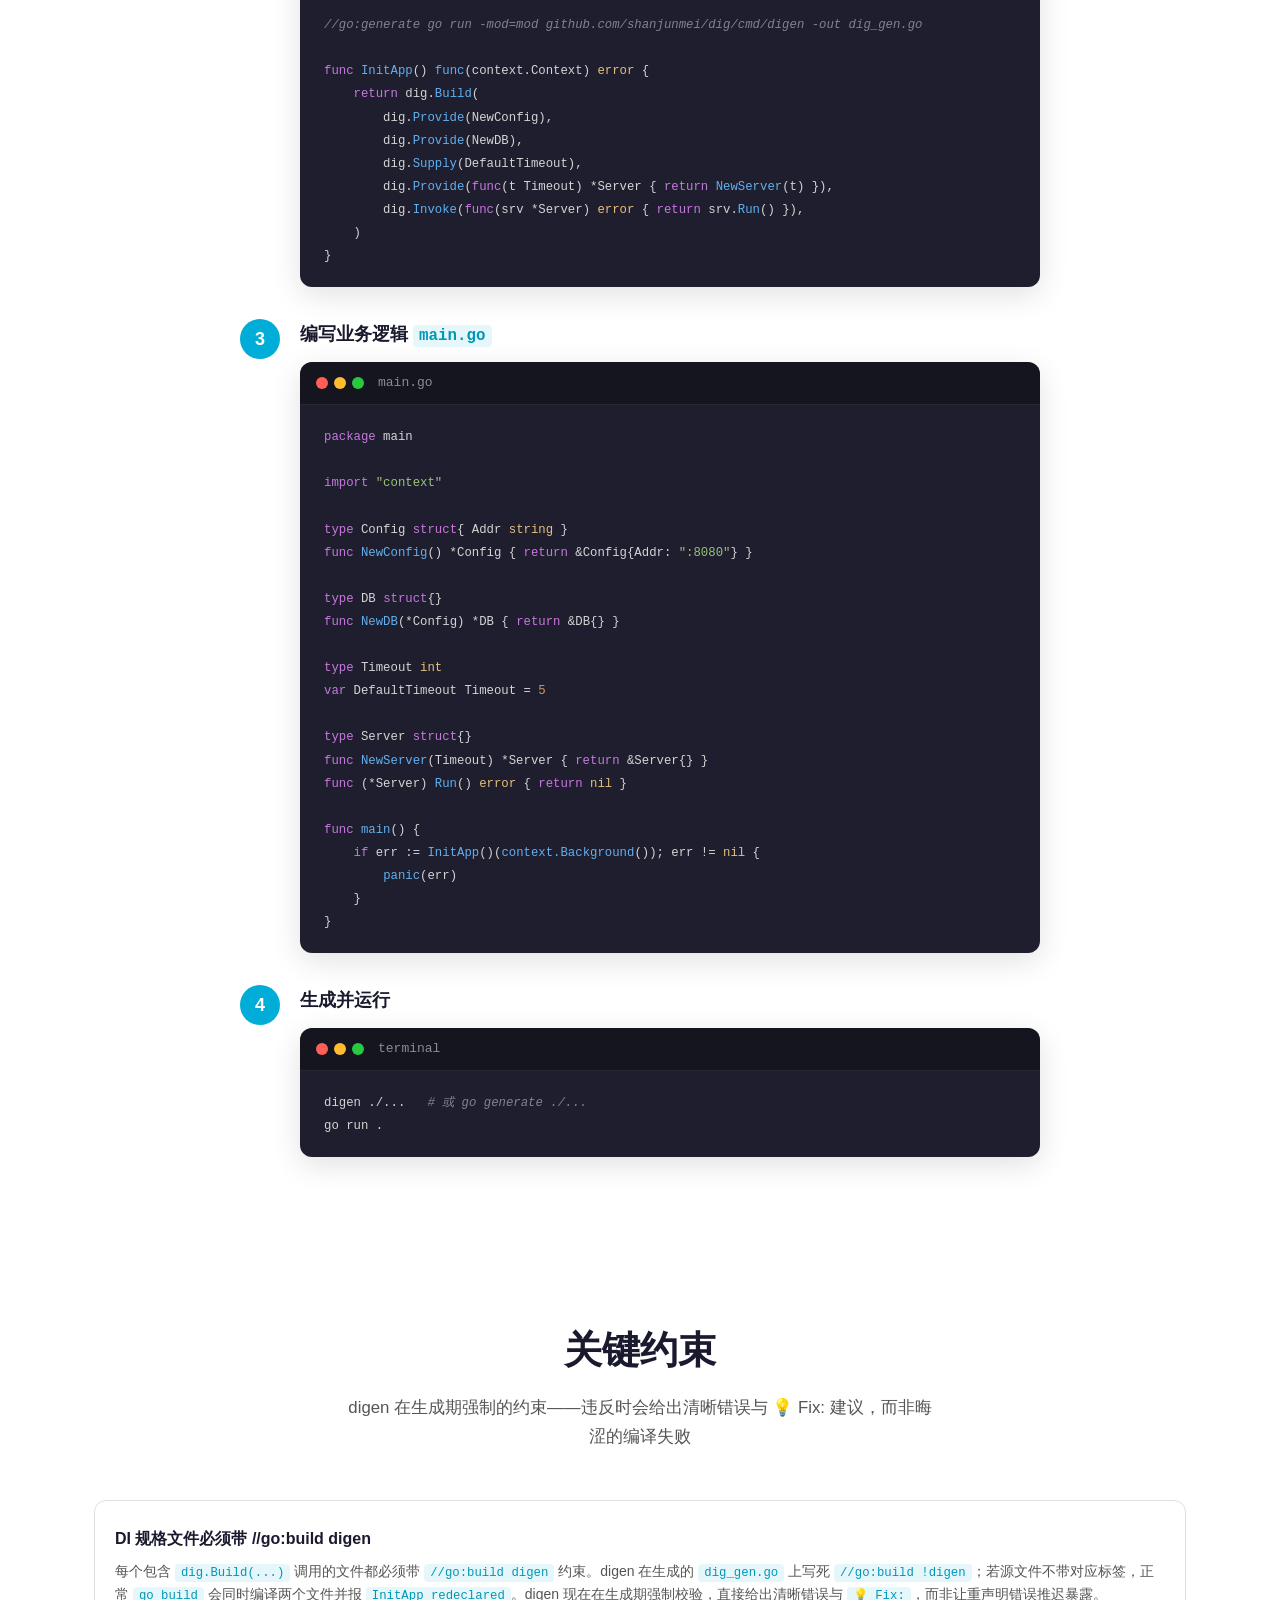
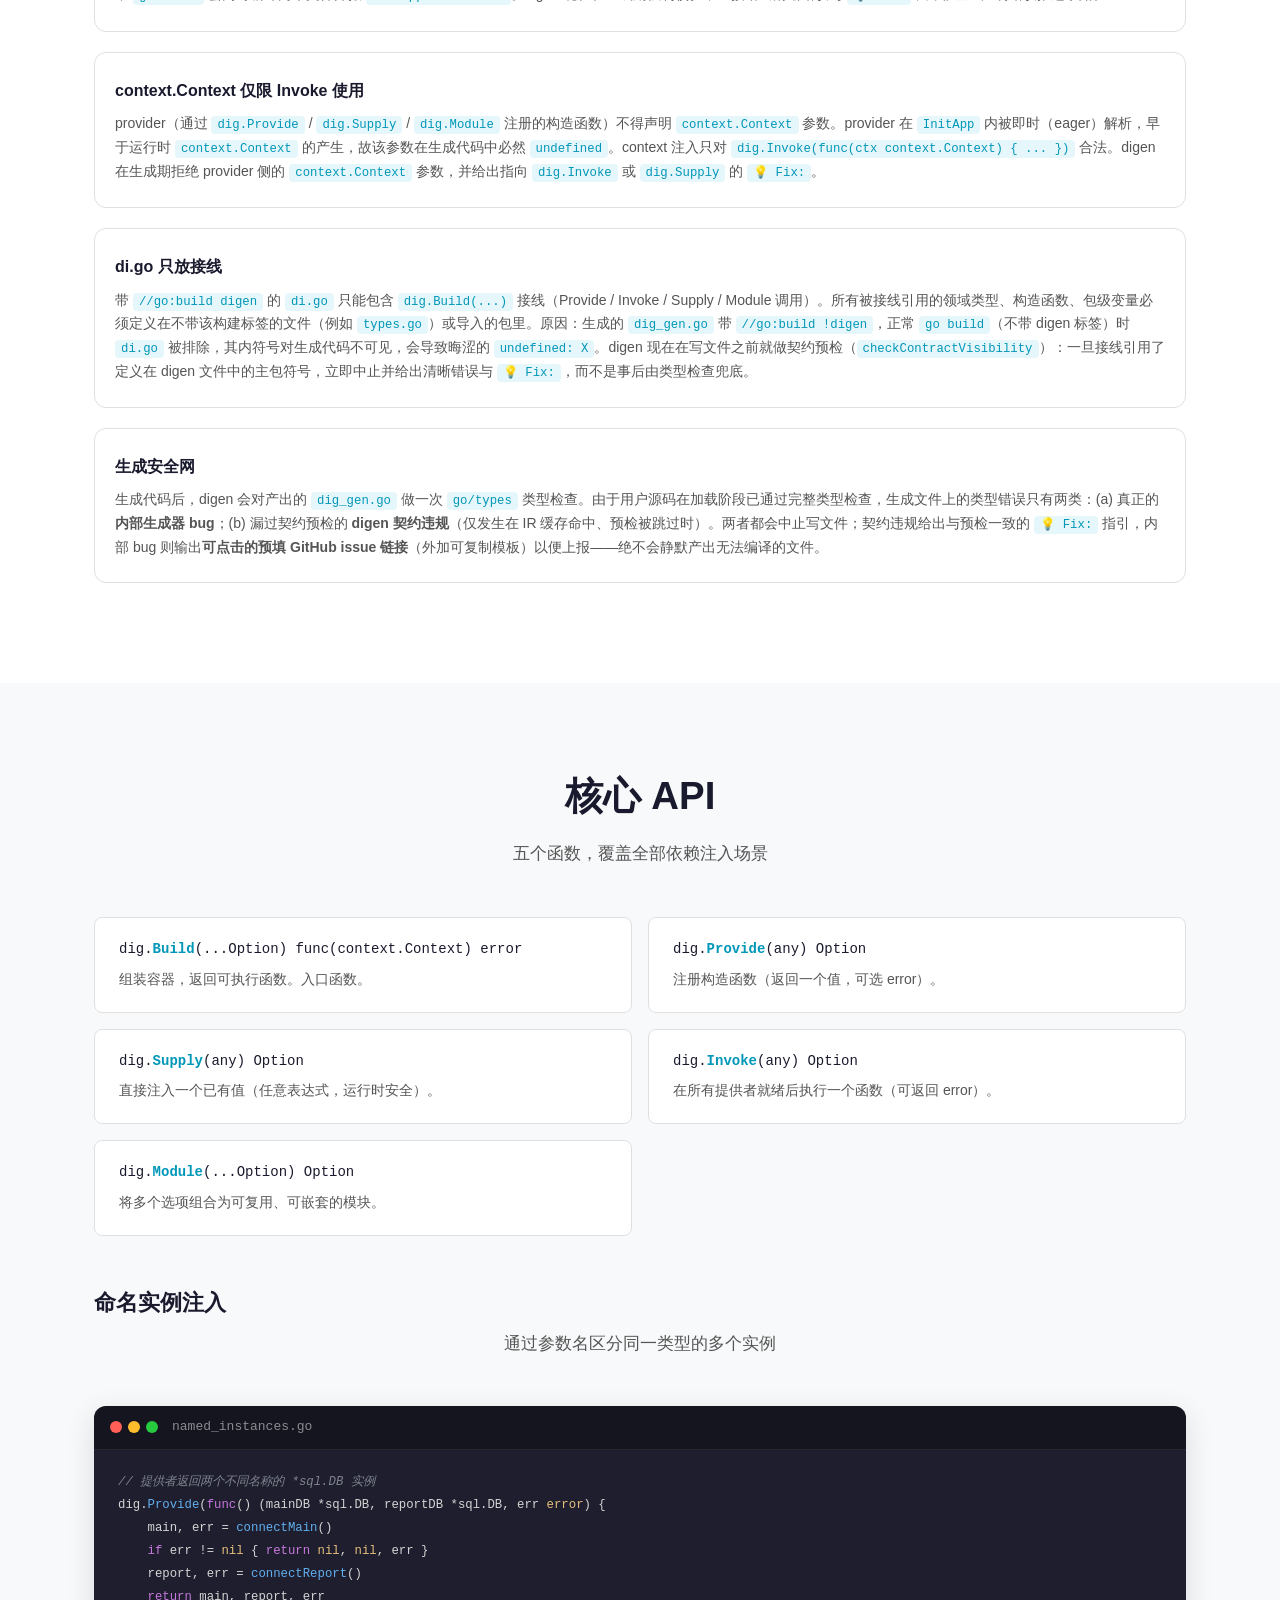
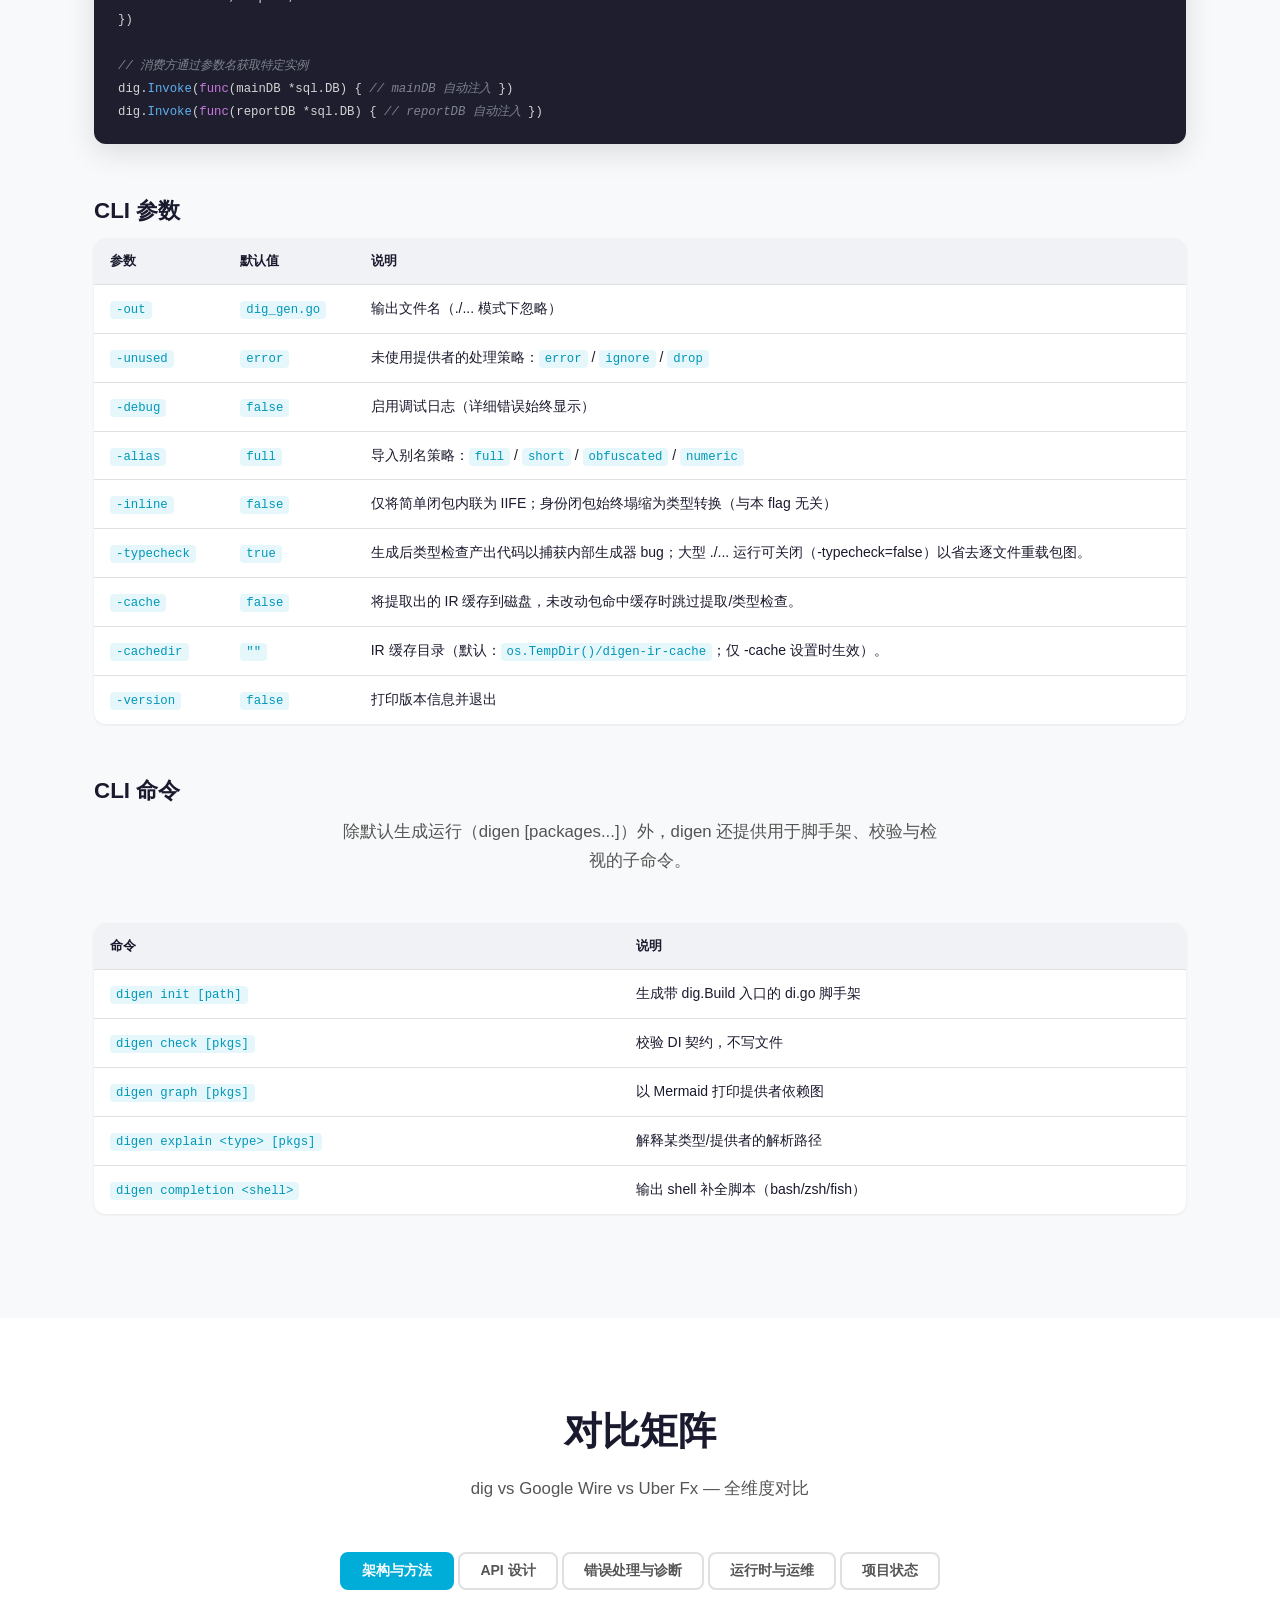
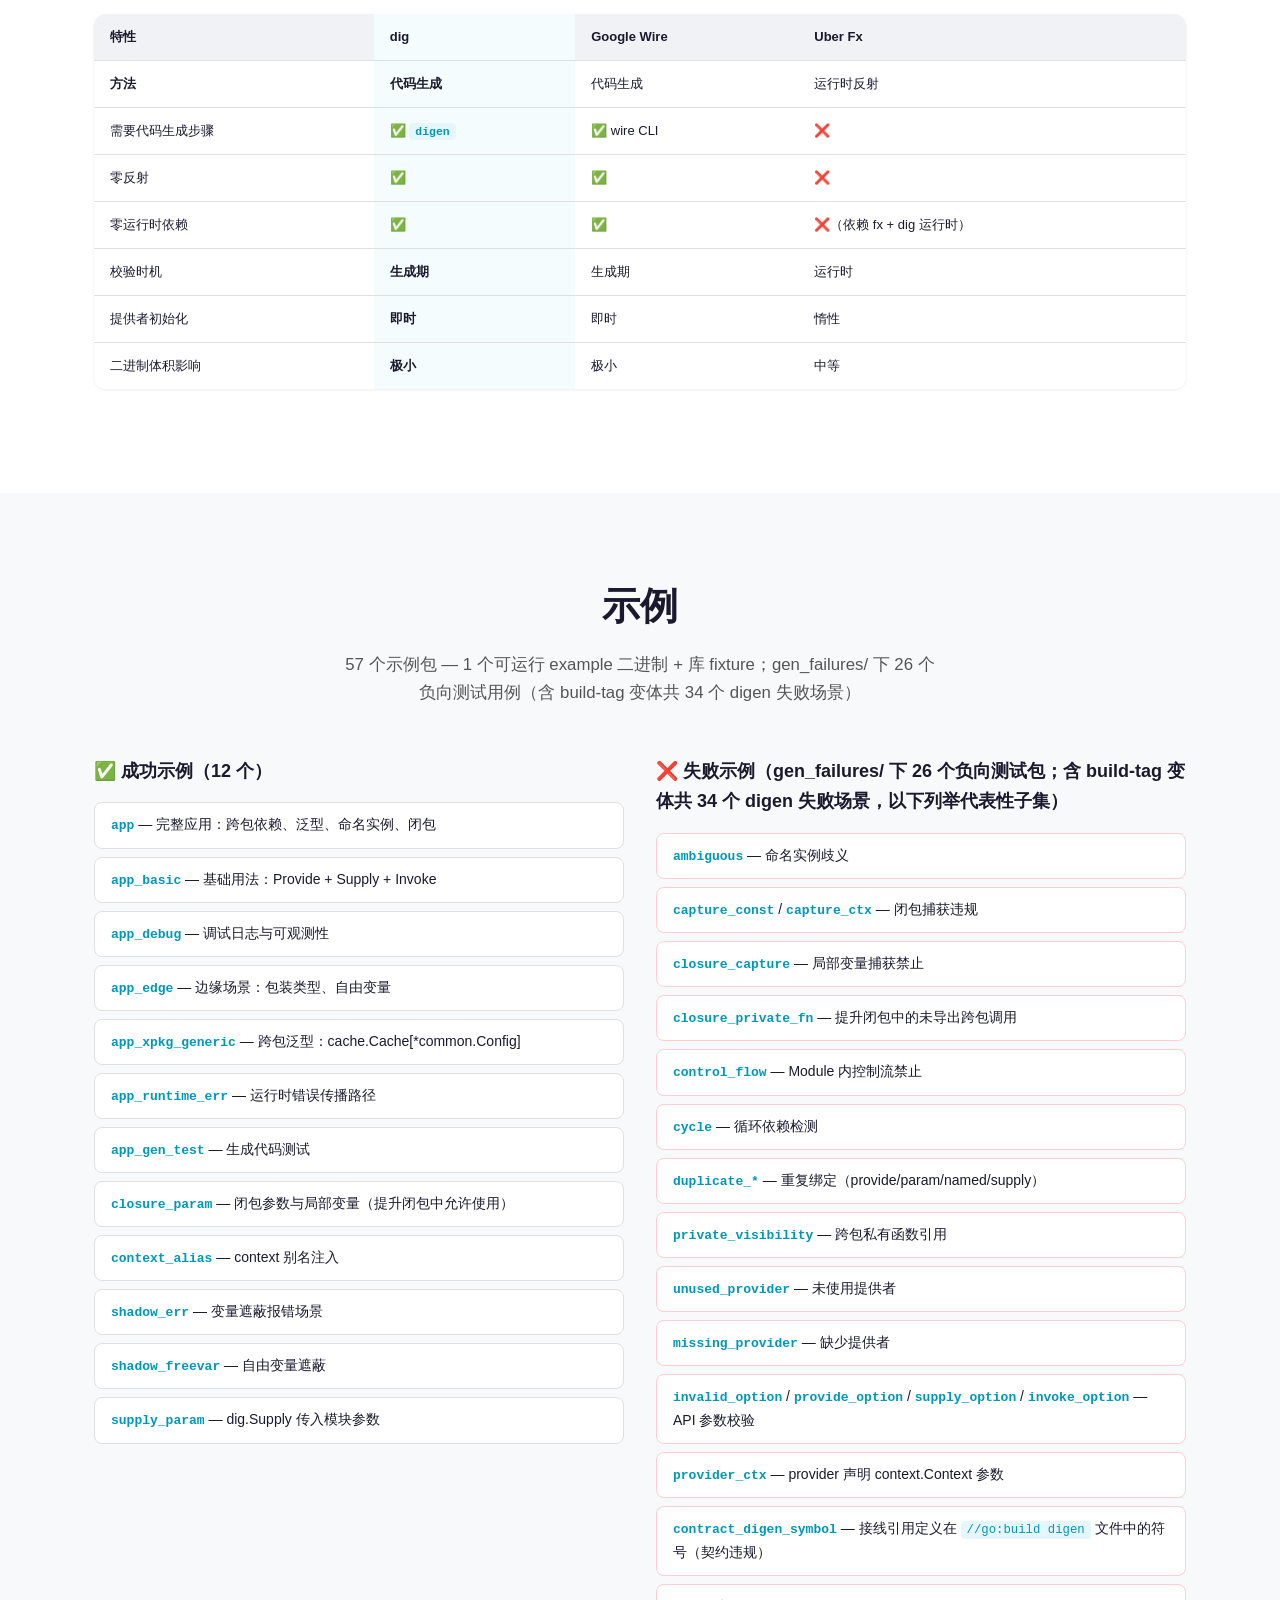
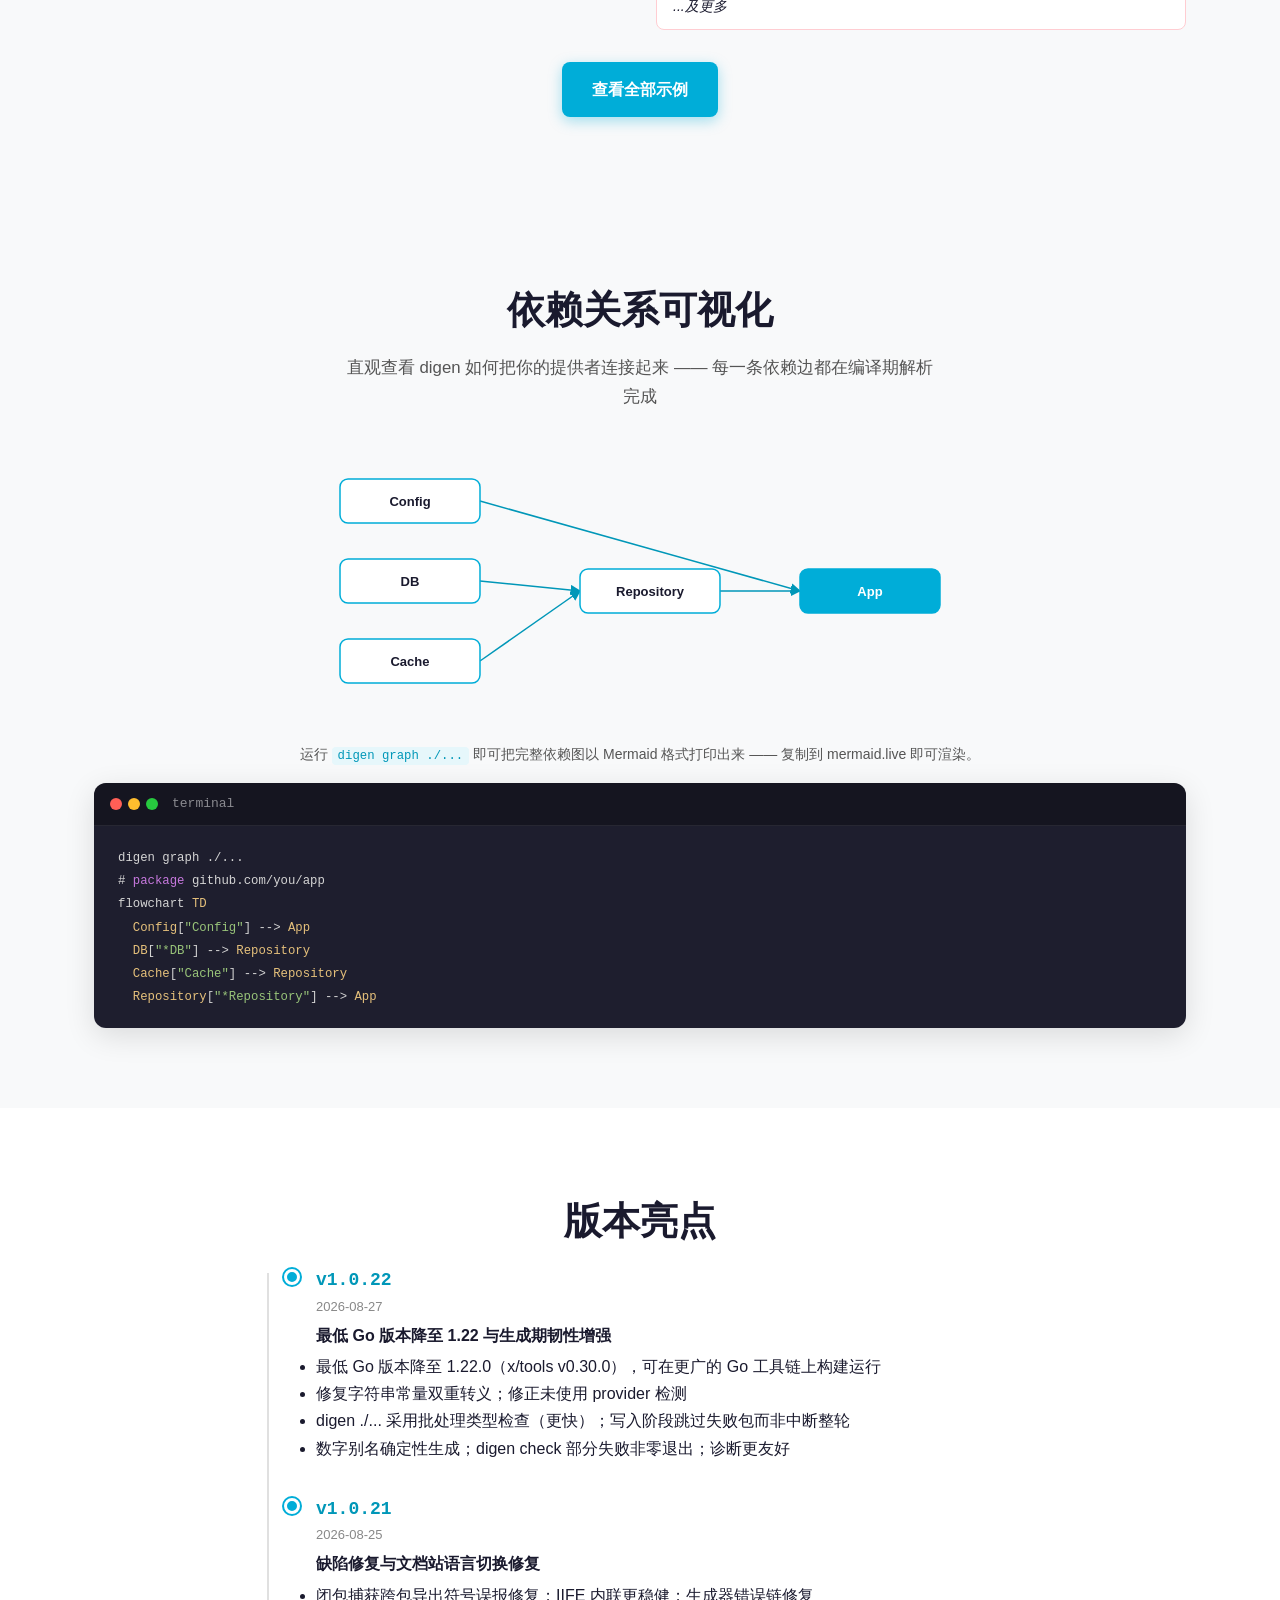
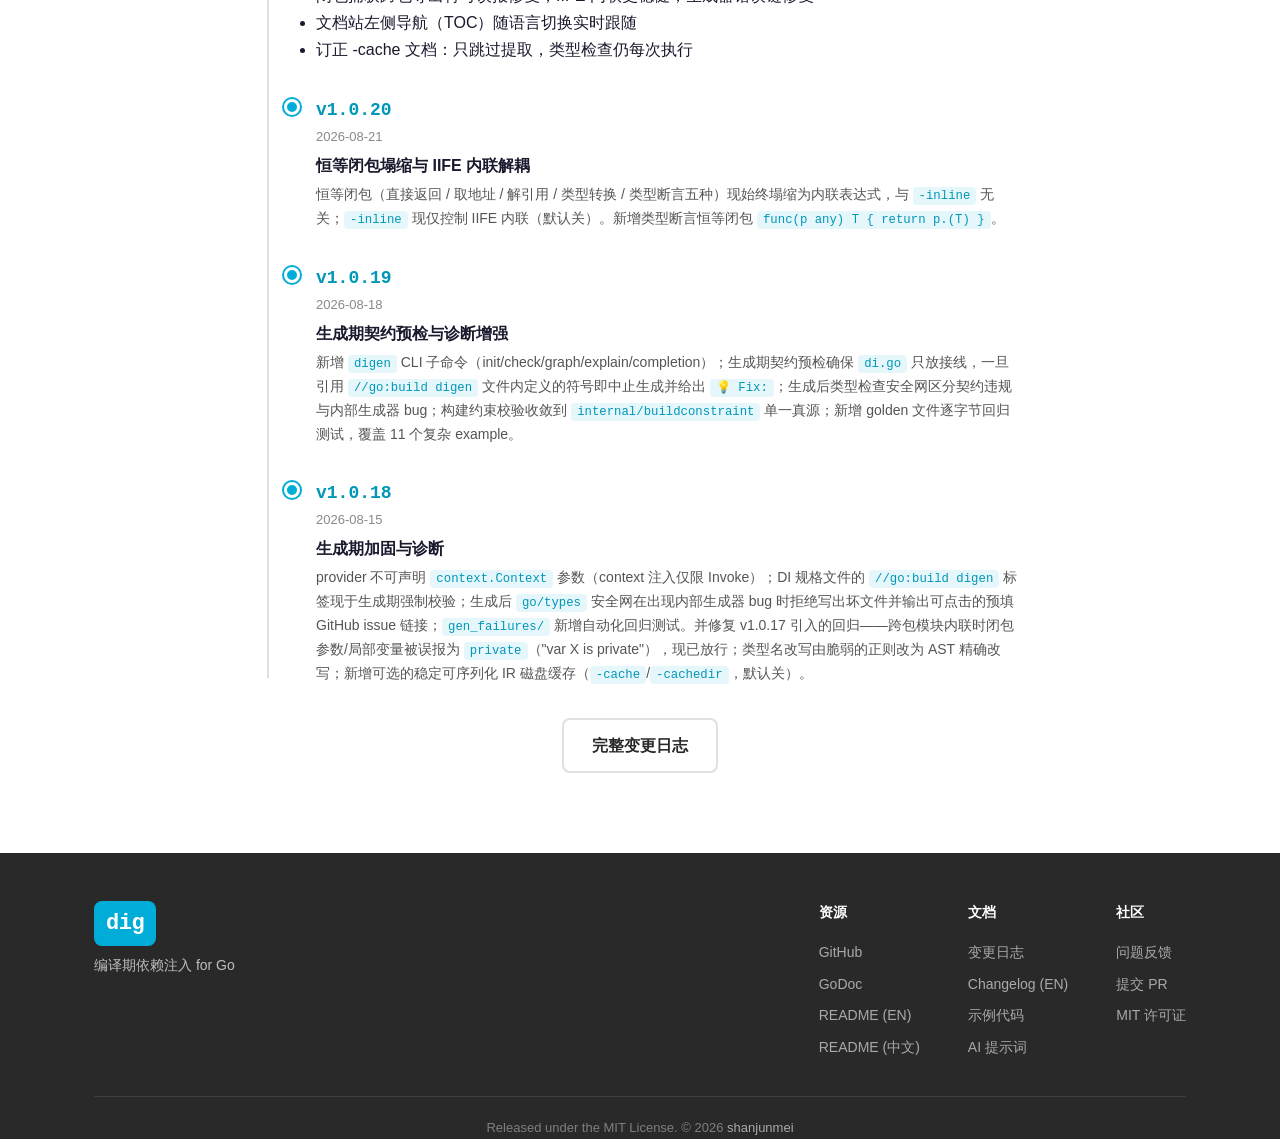
==== commit a6b8d962: "chore: release v1.0.22 version update Complete the official release of v1.0.22, update the version n" ====
--- a/docs/index.html
+++ b/docs/index.html
@@ -56,7 +56,7 @@
         <img src="https://pkg.go.dev/badge/github.com/shanjunmei/dig.svg" alt="Go Reference">
       </a>
       <img src="https://img.shields.io/badge/License-MIT-yellow.svg" alt="License: MIT">
-      <img src="https://img.shields.io/badge/version-v1.0.21-00ADD8.svg" alt="v1.0.21">
+      <img src="https://img.shields.io/badge/version-v1.0.22-00ADD8.svg" alt="v1.0.22">
       <img src="https://img.shields.io/badge/Go-1.22+-00ADD8.svg" alt="Go 1.22+">
     </div>
     <h1 class="hero-title">
@@ -573,8 +573,8 @@
           </thead>
           <tbody>
             <tr><td><strong data-en="Maintenance status">维护状态</strong></td><td class="col-dig" data-en="✅ Active">✅ 活跃</td><td data-en="⚠️ Archived">⚠️ 已归档</td><td data-en="✅ Active">✅ 活跃</td></tr>
-            <tr><td data-en="Latest version">最新版本</td><td class="col-dig">v1.0.21</td><td>v0.7.0 (beta)</td><td>v1.24.0</td></tr>
-            <tr><td data-en="Go version requirement">Go 版本要求</td><td class="col-dig">1.22+</td><td data-en="Standard">标准</td><td>1.25+</td></tr>
+            <tr><td data-en="Latest version">最新版本</td><td class="col-dig">v1.0.22</td><td>v0.7.0 (beta)</td><td>v1.24.0</td></tr>
+            <tr><td data-en="Go version requirement">Go 版本要求</td><td class="col-dig">1.22+</td><td data-en="Standard">标准</td><td>1.22+</td></tr>
             <tr><td data-en="Refactor friendliness">重构友好度</td><td class="col-dig" data-en="High">高</td><td data-en="Low">低</td><td data-en="Medium">中</td></tr>
           </tbody>
         </table>
@@ -693,6 +693,19 @@
     <h2 class="section-title" data-en="Release highlights">版本亮点</h2>
     <div class="timeline">
       <div class="timeline-item">
+        <div class="timeline-version">v1.0.22</div>
+        <div class="timeline-date">2026-08-27</div>
+        <div class="timeline-content">
+          <h3 data-en="Minimum Go version lowered to 1.22 &amp; generation resilience">最低 Go 版本降至 1.22 与生成期韧性增强</h3>
+          <ul>
+            <li data-en="Minimum Go version lowered to 1.22.0 (x/tools v0.30.0); builds on a far wider range of Go toolchains">最低 Go 版本降至 1.22.0（x/tools v0.30.0），可在更广的 Go 工具链上构建运行</li>
+            <li data-en="String-constant double-escaping fixed; unused-provider detection fixed">修复字符串常量双重转义；修正未使用 provider 检测</li>
+            <li data-en="digen ./... uses batch type-checking (faster); write stage skips failed packages instead of aborting">digen ./... 采用批处理类型检查（更快）；写入阶段跳过失败包而非中断整轮</li>
+            <li data-en="Deterministic digit aliases; digen check exits non-zero on partial failure; better diagnostics">数字别名确定性生成；digen check 部分失败非零退出；诊断更友好</li>
+          </ul>
+        </div>
+      </div>
+      <div class="timeline-item">
         <div class="timeline-version">v1.0.21</div>
         <div class="timeline-date">2026-08-25</div>
         <div class="timeline-content">
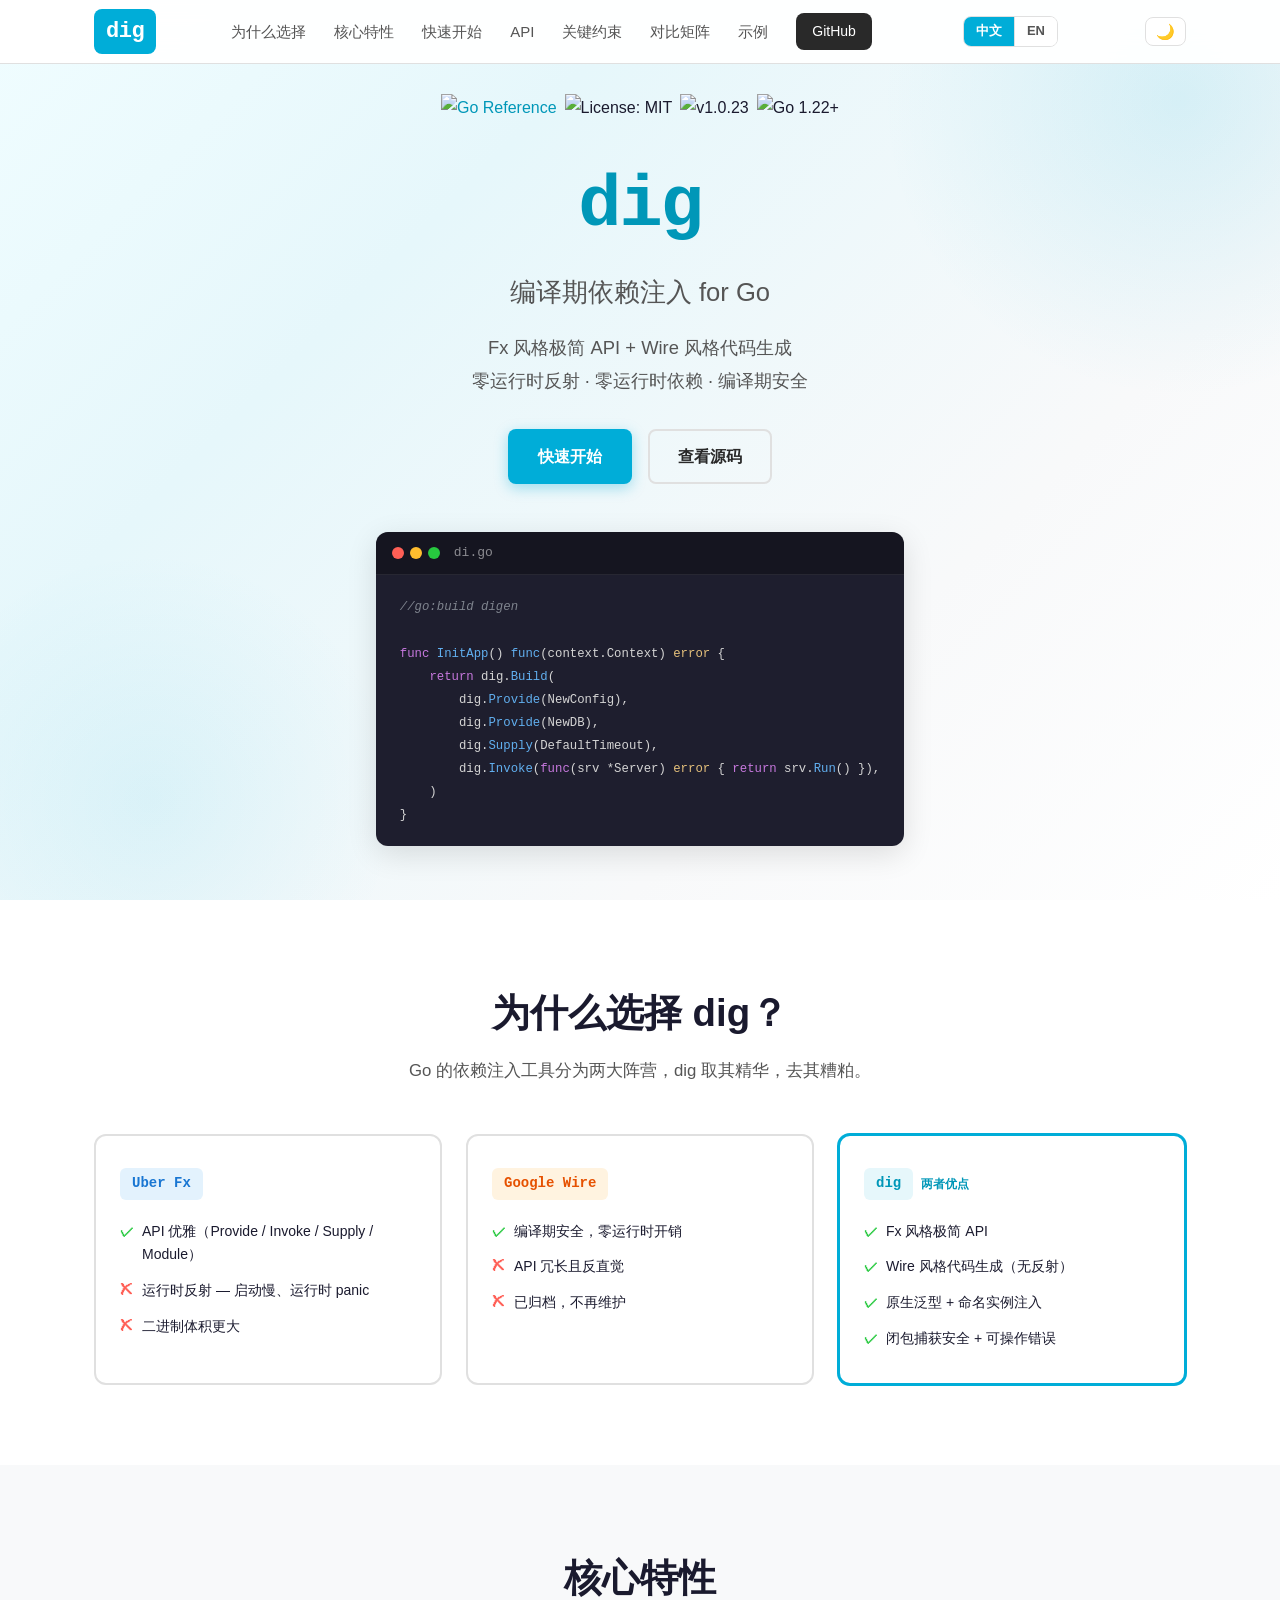
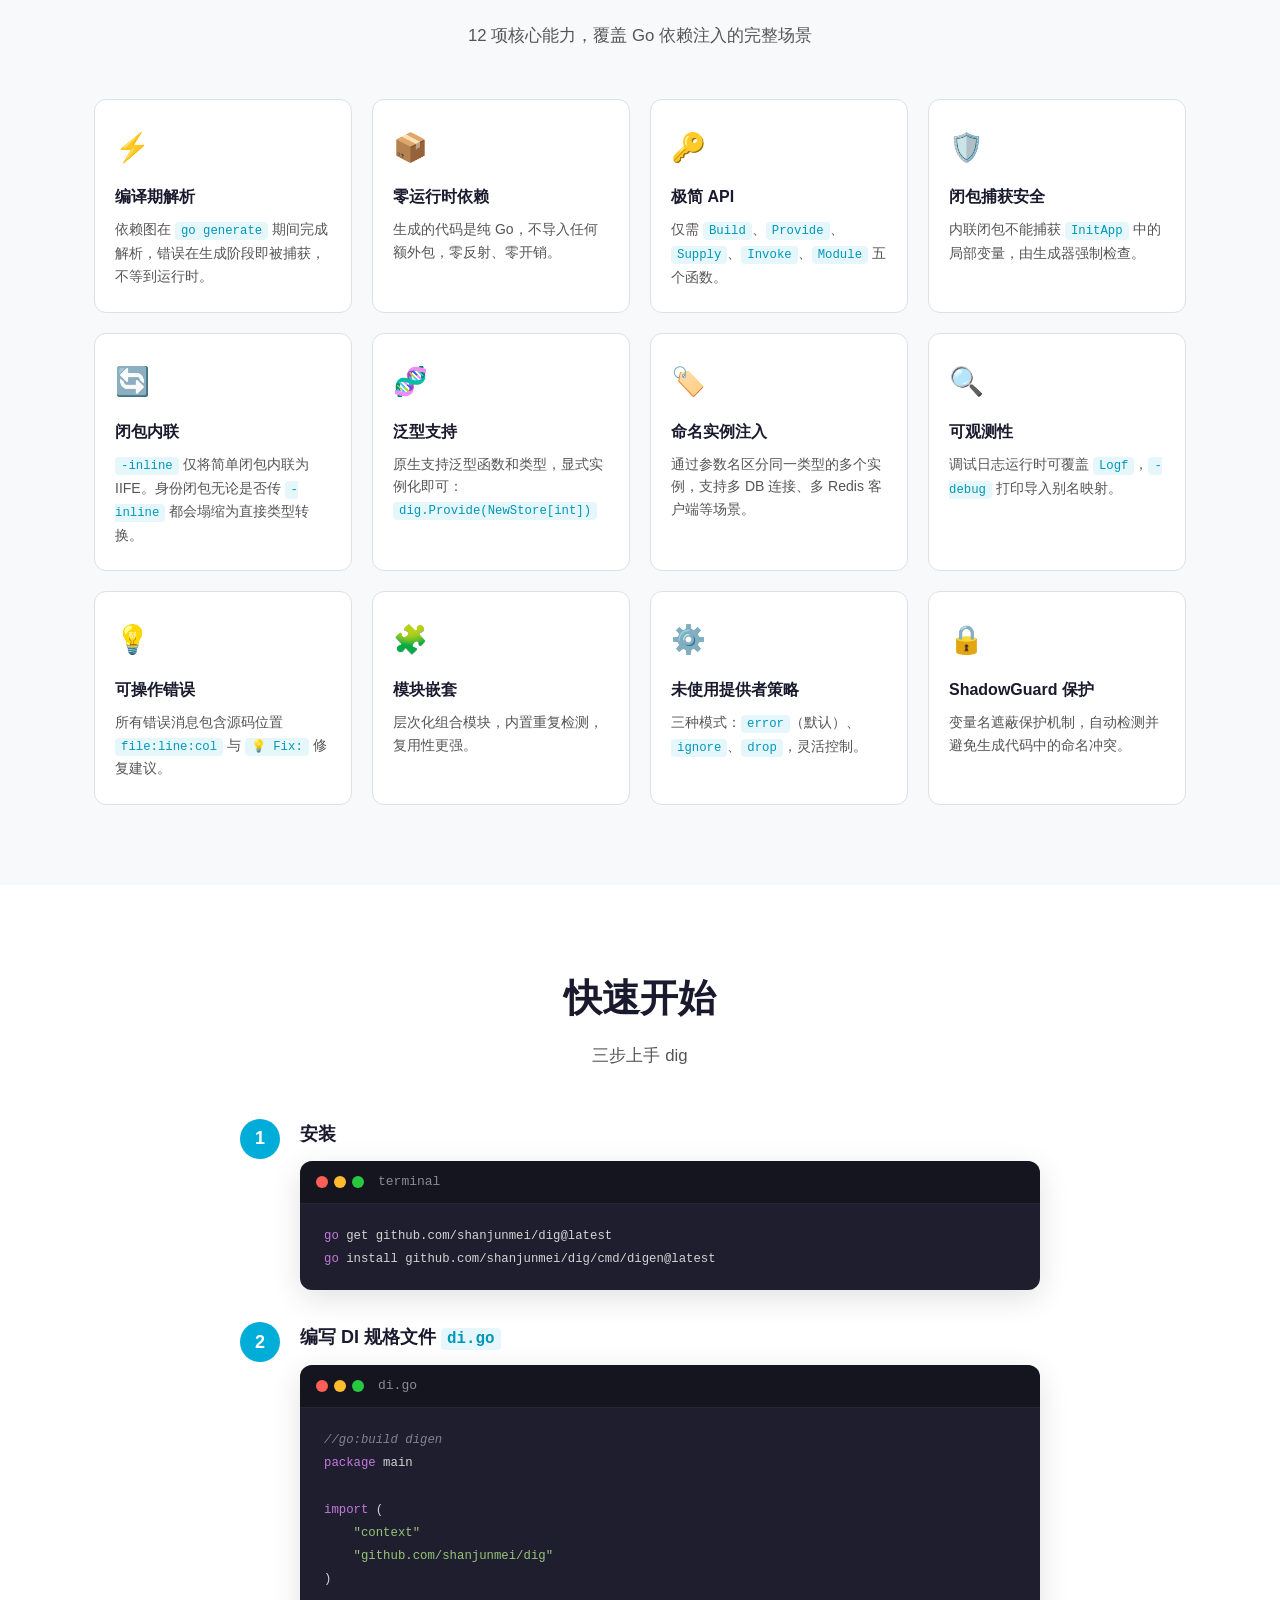
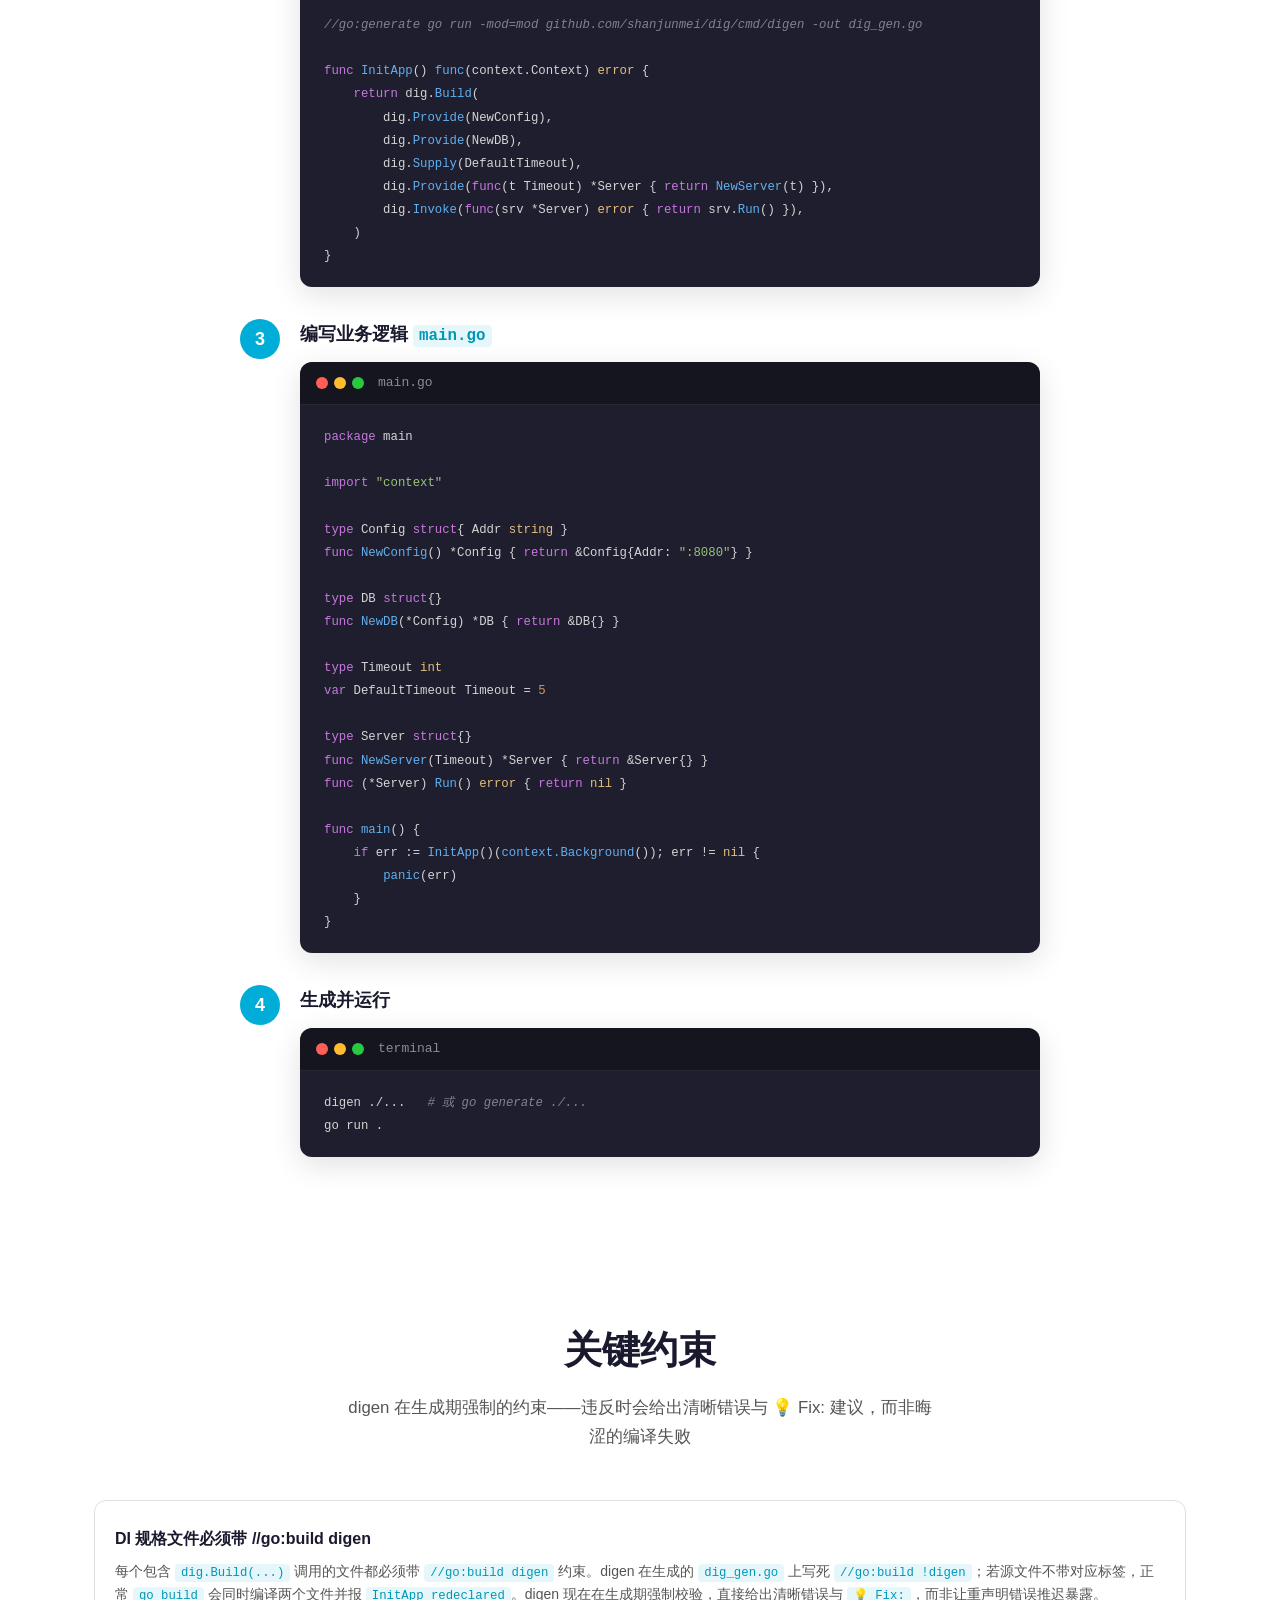
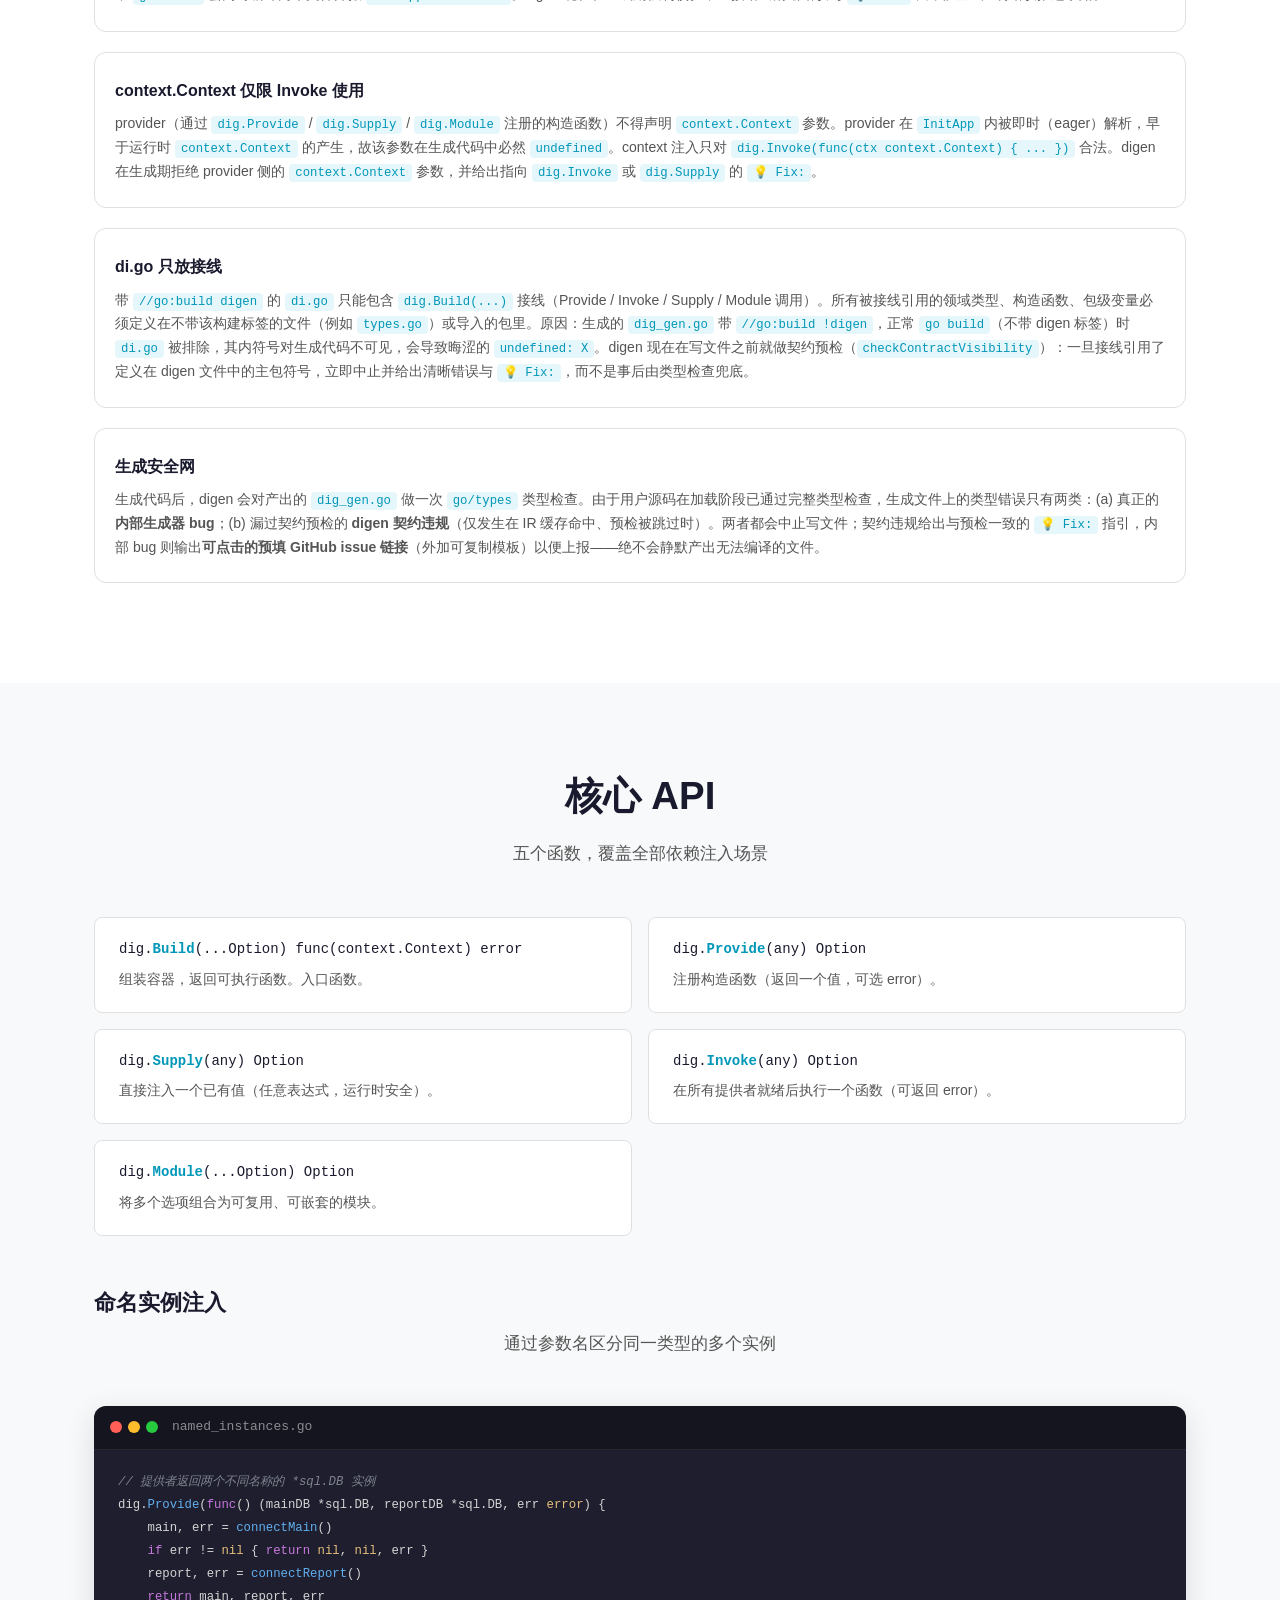
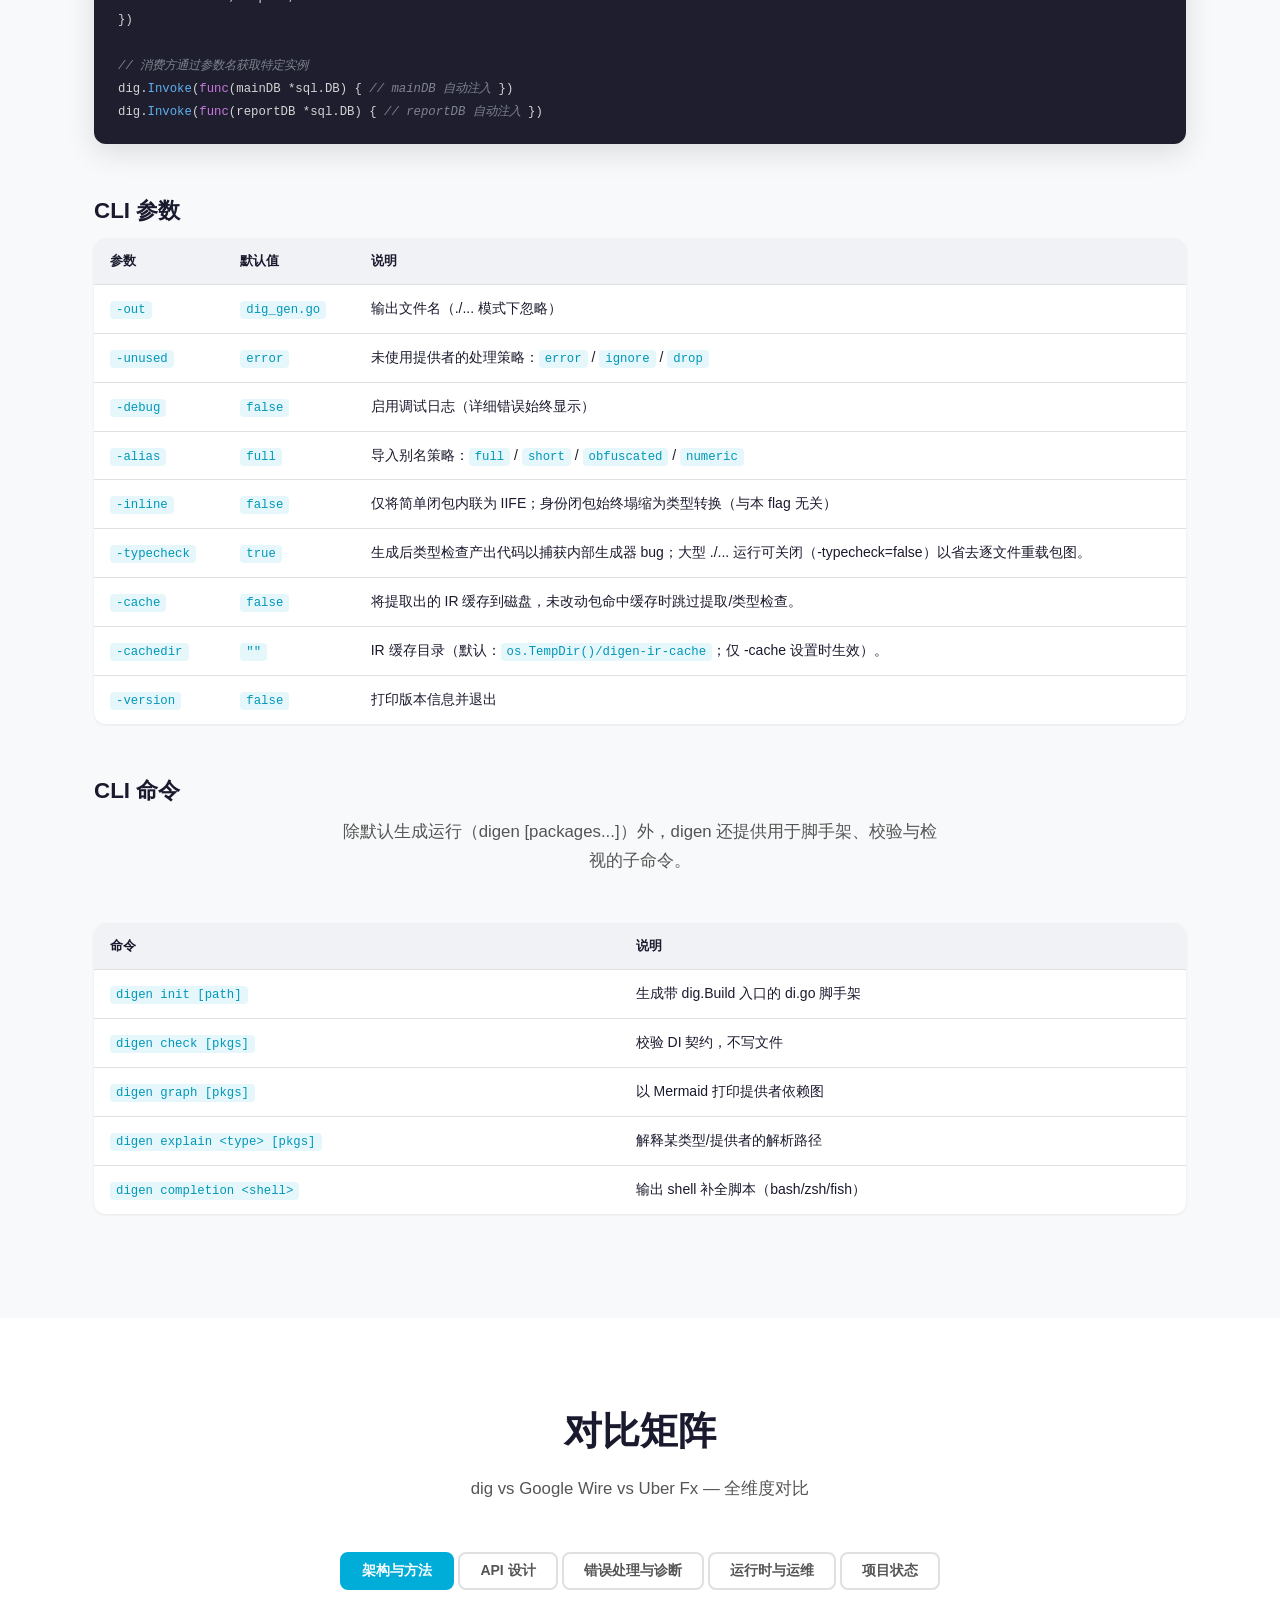
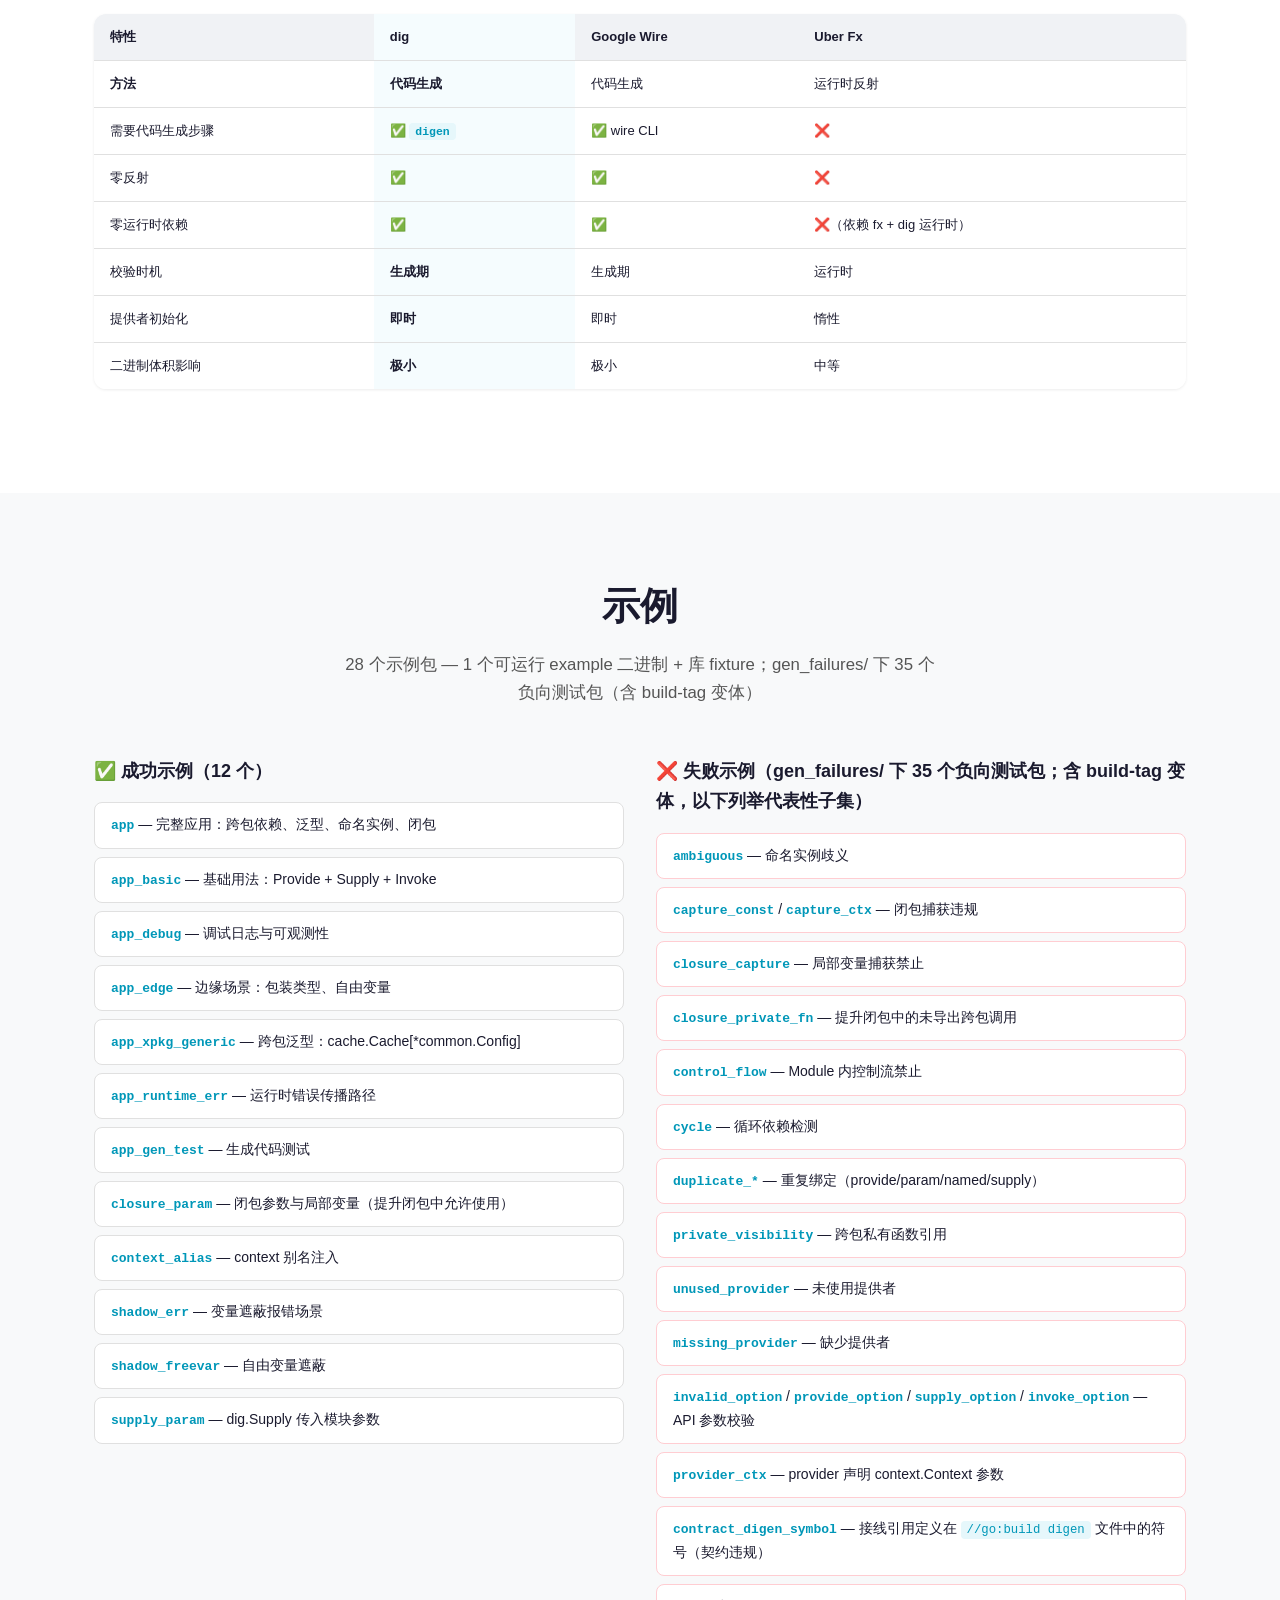
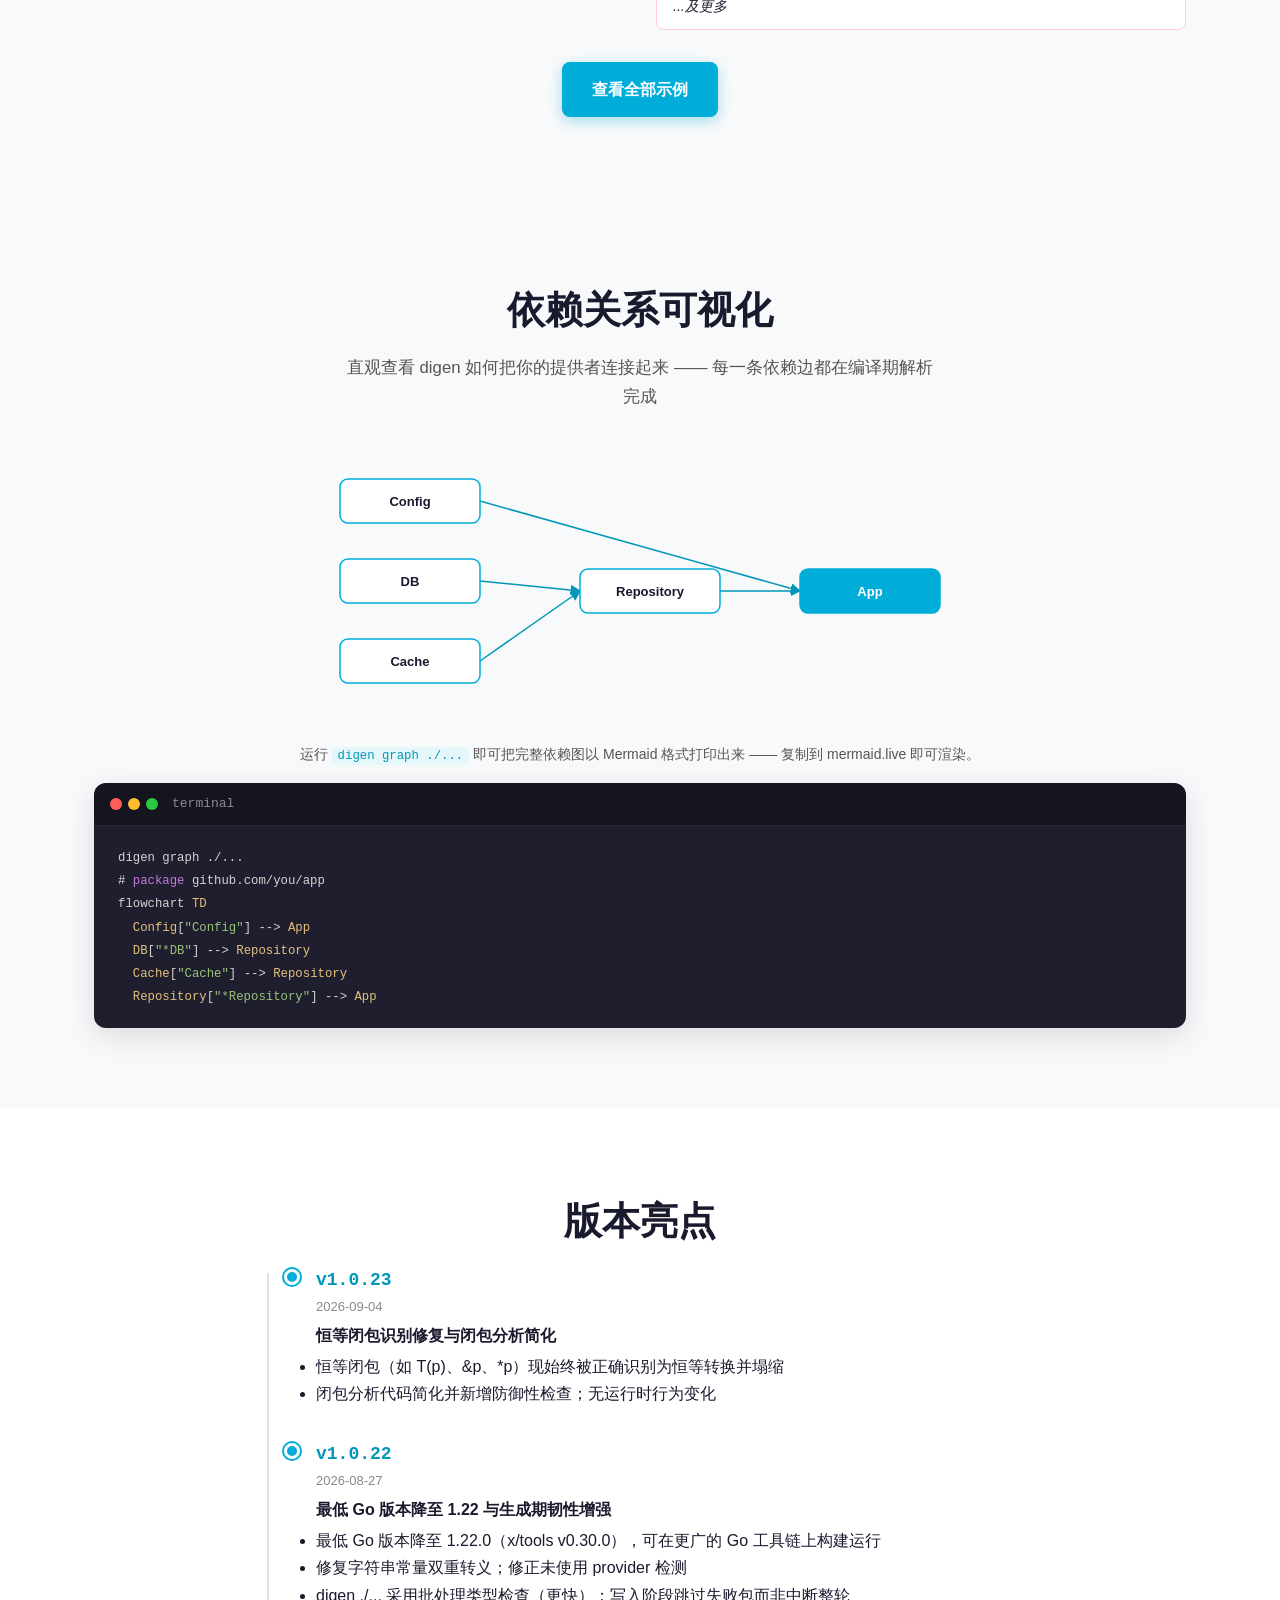
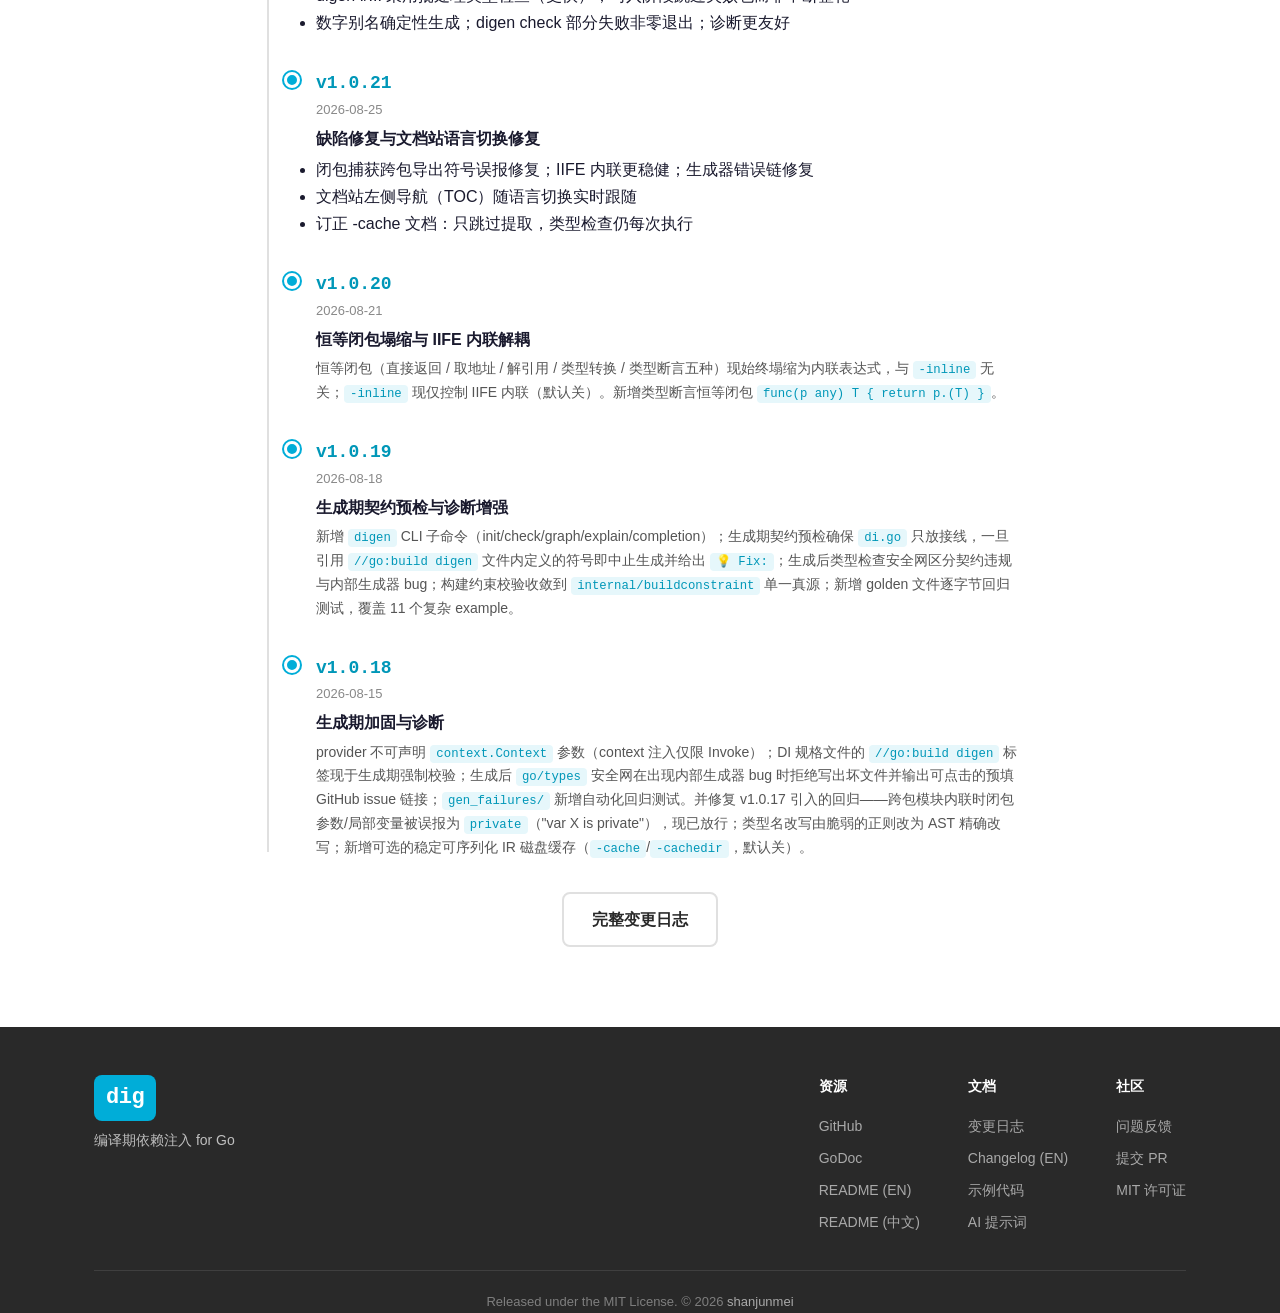
==== commit 2f37edcd: "Chore: Release v1.0.23, fixes the identity closure recognition issue and optimizes internal code Thi" ====
--- a/docs/index.html
+++ b/docs/index.html
@@ -56,7 +56,7 @@
         <img src="https://pkg.go.dev/badge/github.com/shanjunmei/dig.svg" alt="Go Reference">
       </a>
       <img src="https://img.shields.io/badge/License-MIT-yellow.svg" alt="License: MIT">
-      <img src="https://img.shields.io/badge/version-v1.0.22-00ADD8.svg" alt="v1.0.22">
+      <img src="https://img.shields.io/badge/version-v1.0.23-00ADD8.svg" alt="v1.0.23">
       <img src="https://img.shields.io/badge/Go-1.22+-00ADD8.svg" alt="Go 1.22+">
     </div>
     <h1 class="hero-title">
@@ -573,7 +573,7 @@
           </thead>
           <tbody>
             <tr><td><strong data-en="Maintenance status">维护状态</strong></td><td class="col-dig" data-en="✅ Active">✅ 活跃</td><td data-en="⚠️ Archived">⚠️ 已归档</td><td data-en="✅ Active">✅ 活跃</td></tr>
-            <tr><td data-en="Latest version">最新版本</td><td class="col-dig">v1.0.22</td><td>v0.7.0 (beta)</td><td>v1.24.0</td></tr>
+            <tr><td data-en="Latest version">最新版本</td><td class="col-dig">v1.0.23</td><td>v0.7.0 (beta)</td><td>v1.24.0</td></tr>
             <tr><td data-en="Go version requirement">Go 版本要求</td><td class="col-dig">1.22+</td><td data-en="Standard">标准</td><td>1.22+</td></tr>
             <tr><td data-en="Refactor friendliness">重构友好度</td><td class="col-dig" data-en="High">高</td><td data-en="Low">低</td><td data-en="Medium">中</td></tr>
           </tbody>
@@ -587,7 +587,7 @@
 <section id="examples" class="section section-alt">
   <div class="container">
     <h2 class="section-title" data-en="Examples">示例</h2>
-    <p class="section-desc" data-en="57 example packages — 1 runnable `example` binary + library fixtures; 26 negative-test cases under gen_failures/ (34 digen-failure scenarios incl. build-tag variants)">57 个示例包 — 1 个可运行 example 二进制 + 库 fixture；gen_failures/ 下 26 个负向测试用例（含 build-tag 变体共 34 个 digen 失败场景）</p>
+    <p class="section-desc" data-en="28 example packages — 1 runnable `example` binary + library fixtures; 35 negative-test packages under gen_failures/ (incl. build-tag variants)">28 个示例包 — 1 个可运行 example 二进制 + 库 fixture；gen_failures/ 下 35 个负向测试包（含 build-tag 变体）</p>
 
     <div class="examples-grid">
       <div class="example-category">
@@ -608,7 +608,7 @@
         </ul>
       </div>
       <div class="example-category">
-        <h3 data-en-html="❌ Failure examples (26 negative-test packages under gen_failures/; 34 digen-failure scenarios incl. build-tag variants; representative subset listed below)">❌ 失败示例（gen_failures/ 下 26 个负向测试包；含 build-tag 变体共 34 个 digen 失败场景，以下列举代表性子集）</h3>
+        <h3 data-en-html="❌ Failure examples (35 negative-test packages under gen_failures/; incl. build-tag variants; representative subset listed below)">❌ 失败示例（gen_failures/ 下 35 个负向测试包；含 build-tag 变体，以下列举代表性子集）</h3>
         <ul class="example-list example-list-fail">
           <li data-en-html="<strong>ambiguous</strong> — Named-instance ambiguity"><strong>ambiguous</strong> — 命名实例歧义</li>
           <li data-en-html="<strong>capture_const</strong> / <strong>capture_ctx</strong> — Closure capture violations"><strong>capture_const</strong> / <strong>capture_ctx</strong> — 闭包捕获违规</li>
@@ -693,6 +693,17 @@
     <h2 class="section-title" data-en="Release highlights">版本亮点</h2>
     <div class="timeline">
       <div class="timeline-item">
+        <div class="timeline-version">v1.0.23</div>
+        <div class="timeline-date">2026-09-04</div>
+        <div class="timeline-content">
+          <h3 data-en="Identity-closure recognition fix &amp; closure-analysis simplification">恒等闭包识别修复与闭包分析简化</h3>
+          <ul>
+            <li data-en="Identity closures (e.g. T(p), &amp;p, *p) are now always recognized as identity conversions and collapsed correctly">恒等闭包（如 T(p)、&amp;p、*p）现始终被正确识别为恒等转换并塌缩</li>
+            <li data-en="Closure-analysis code simplified with defensive checks; no runtime behavior change">闭包分析代码简化并新增防御性检查；无运行时行为变化</li>
+          </ul>
+        </div>
+      </div>
+      <div class="timeline-item">
         <div class="timeline-version">v1.0.22</div>
         <div class="timeline-date">2026-08-27</div>
         <div class="timeline-content">
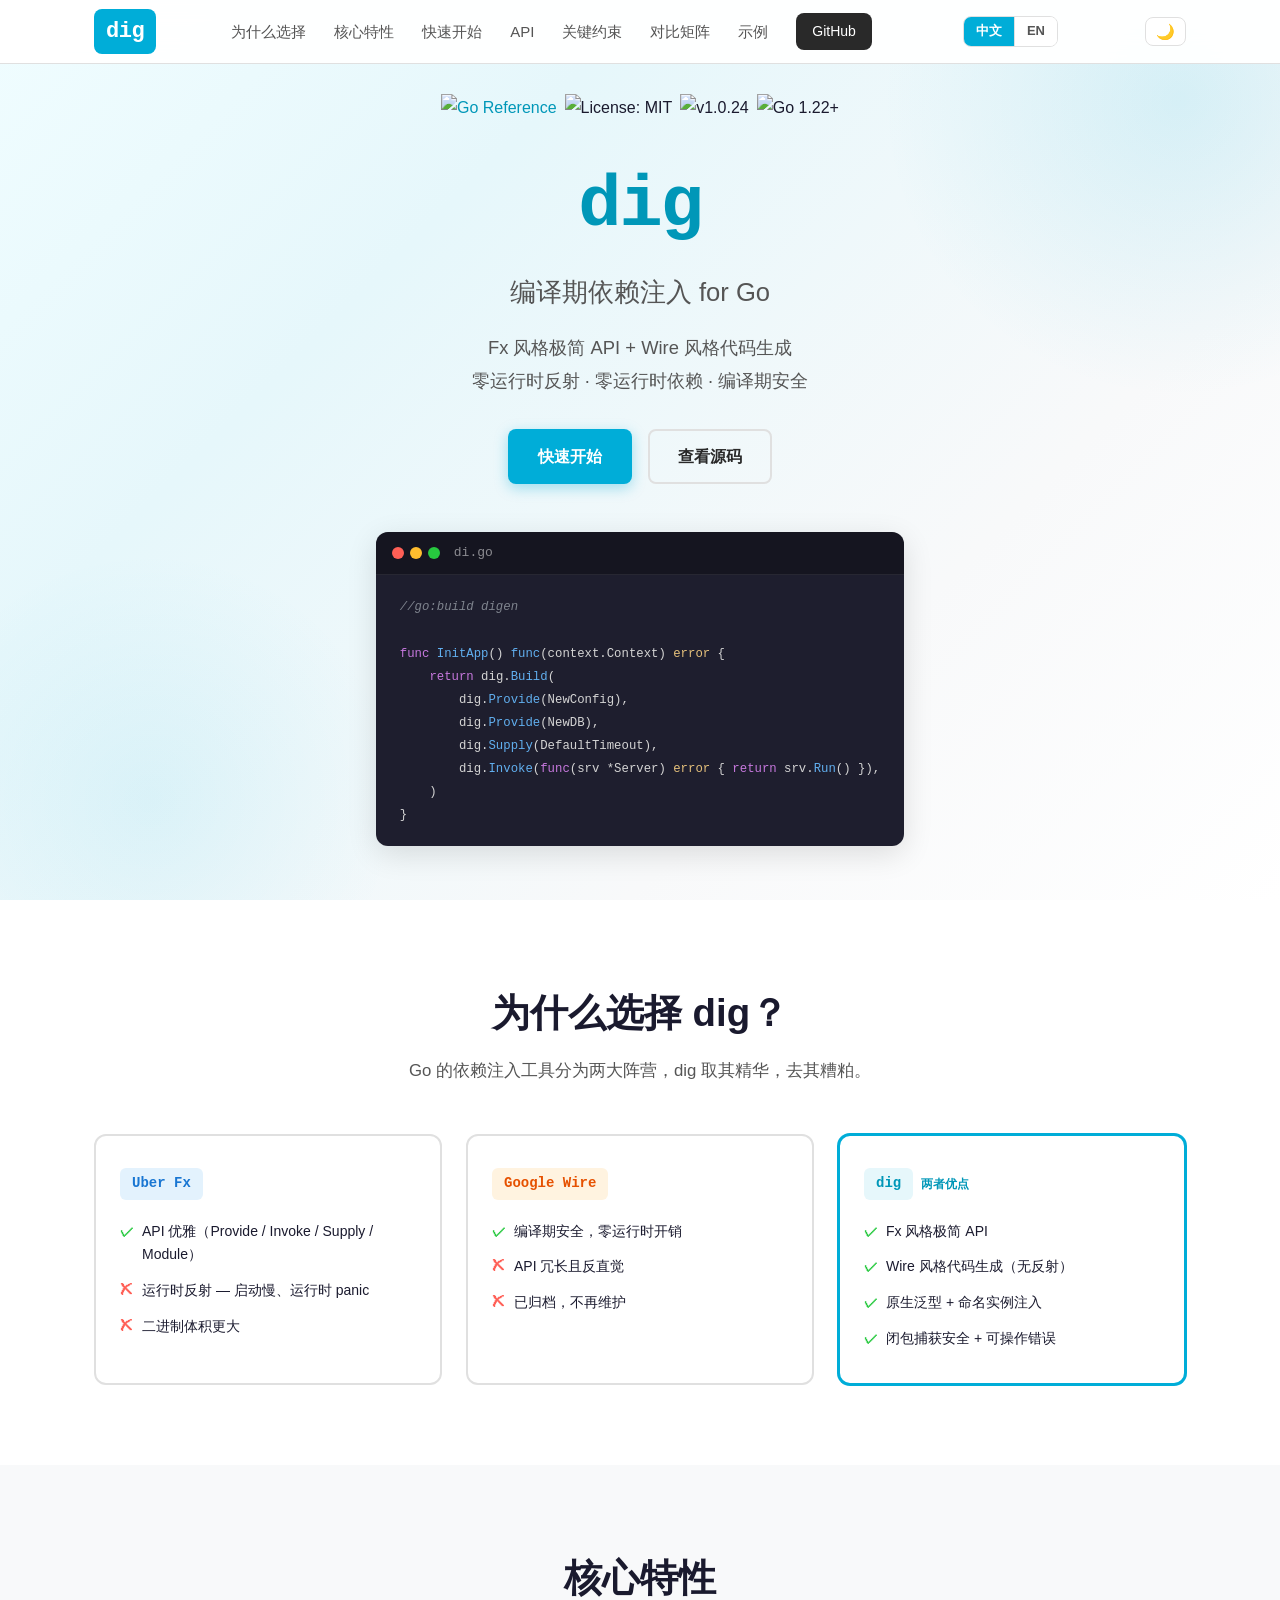
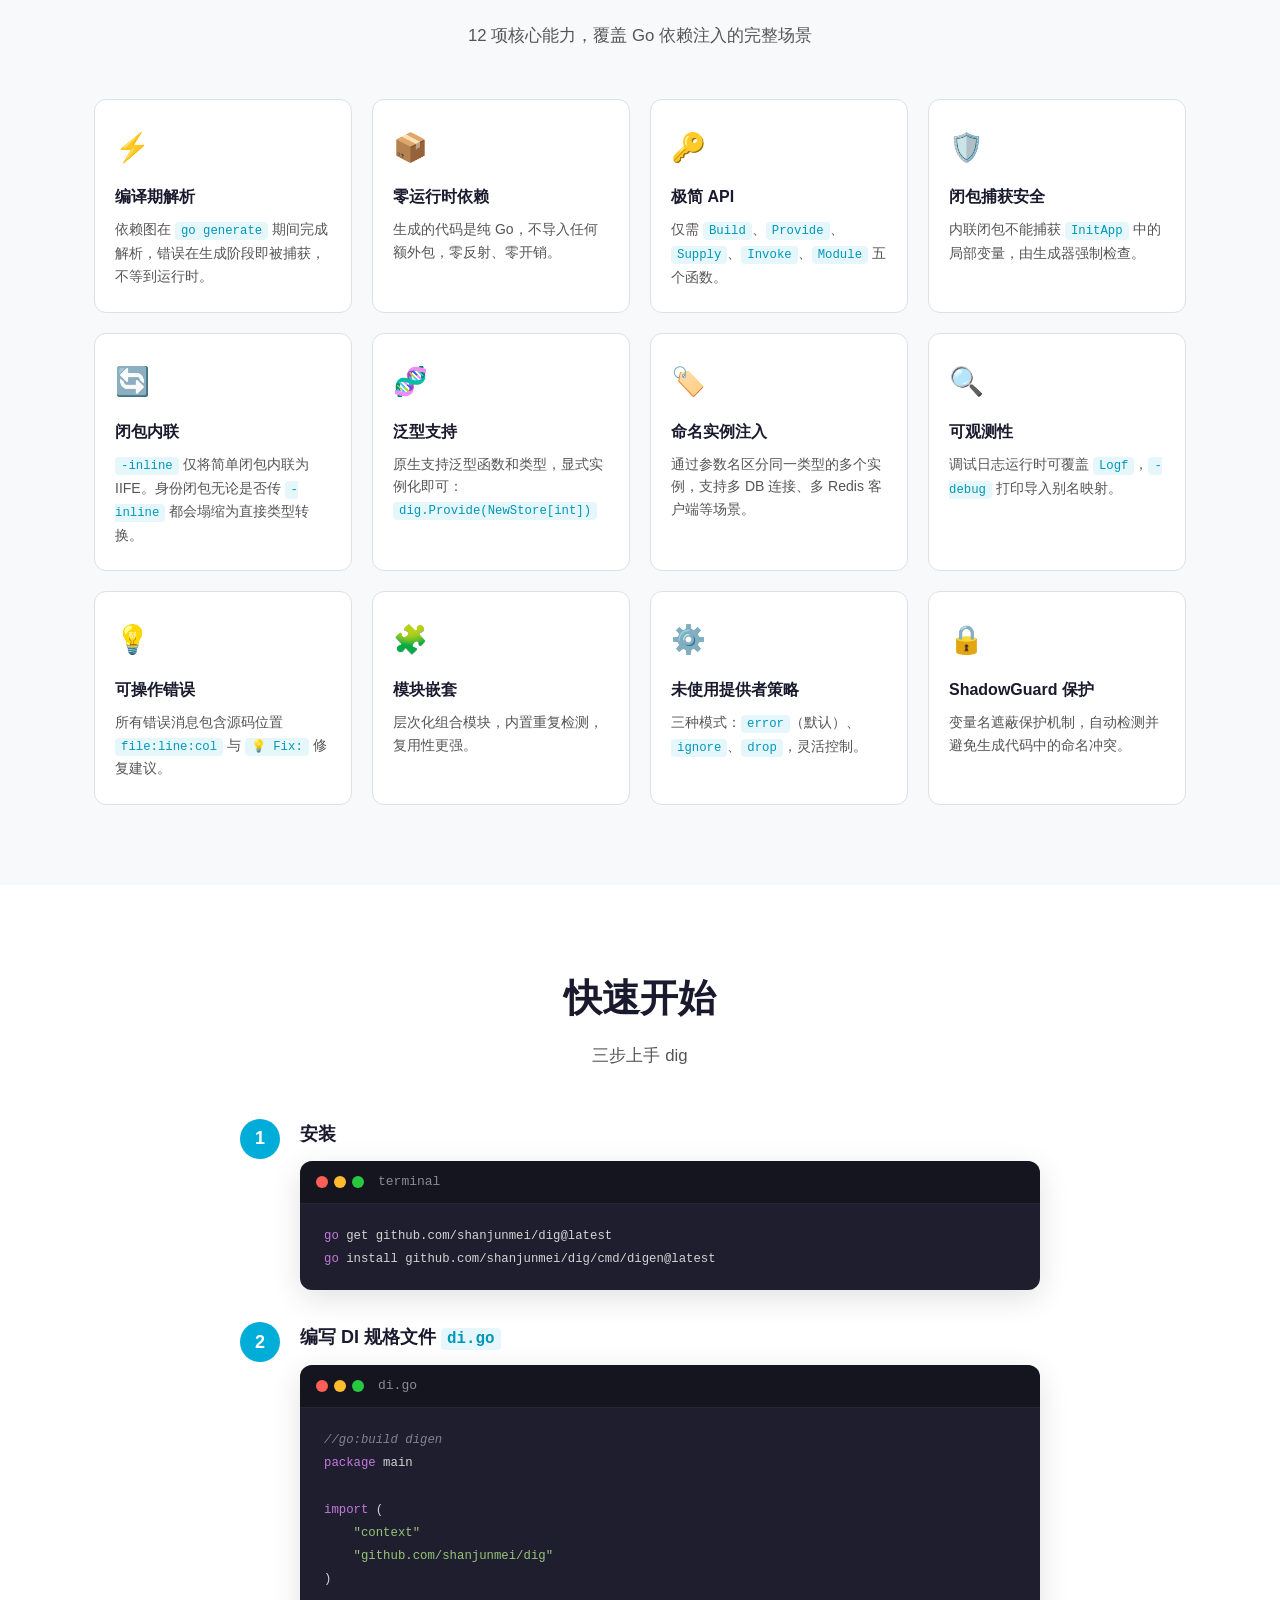
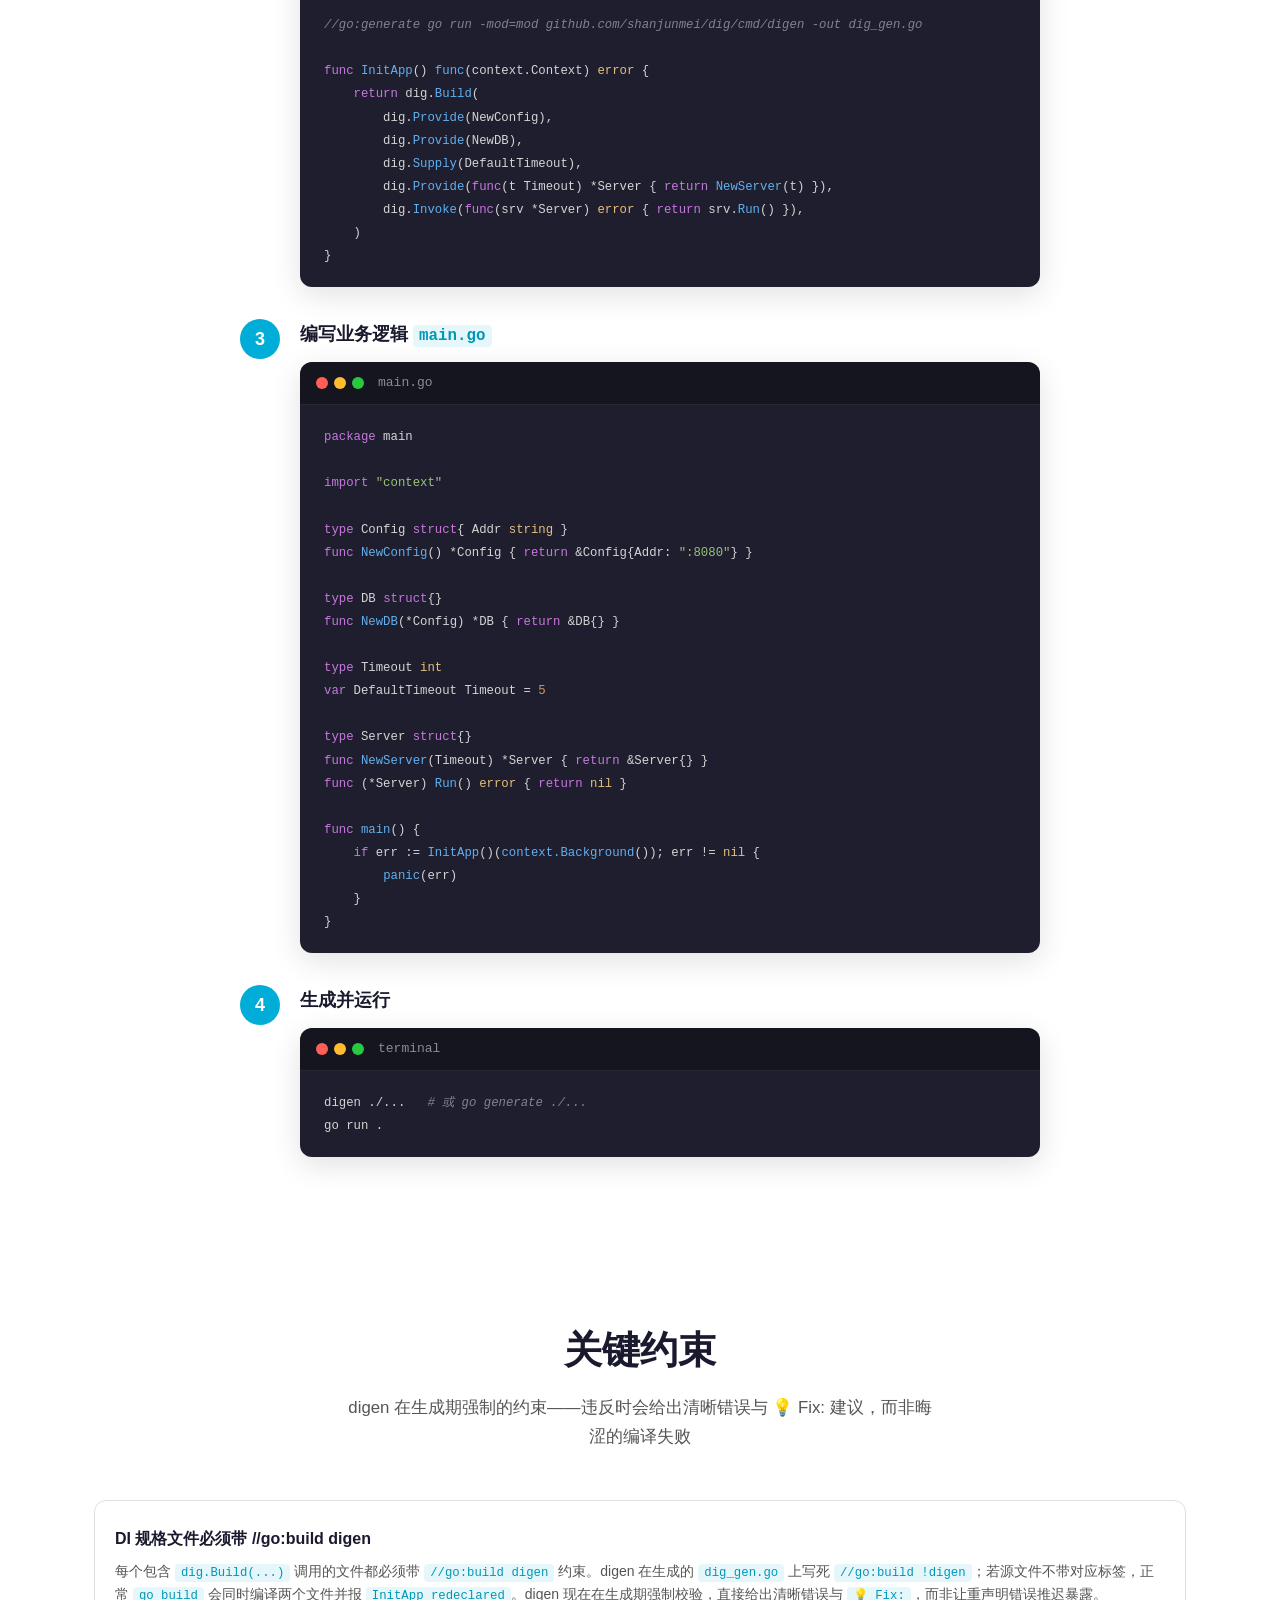
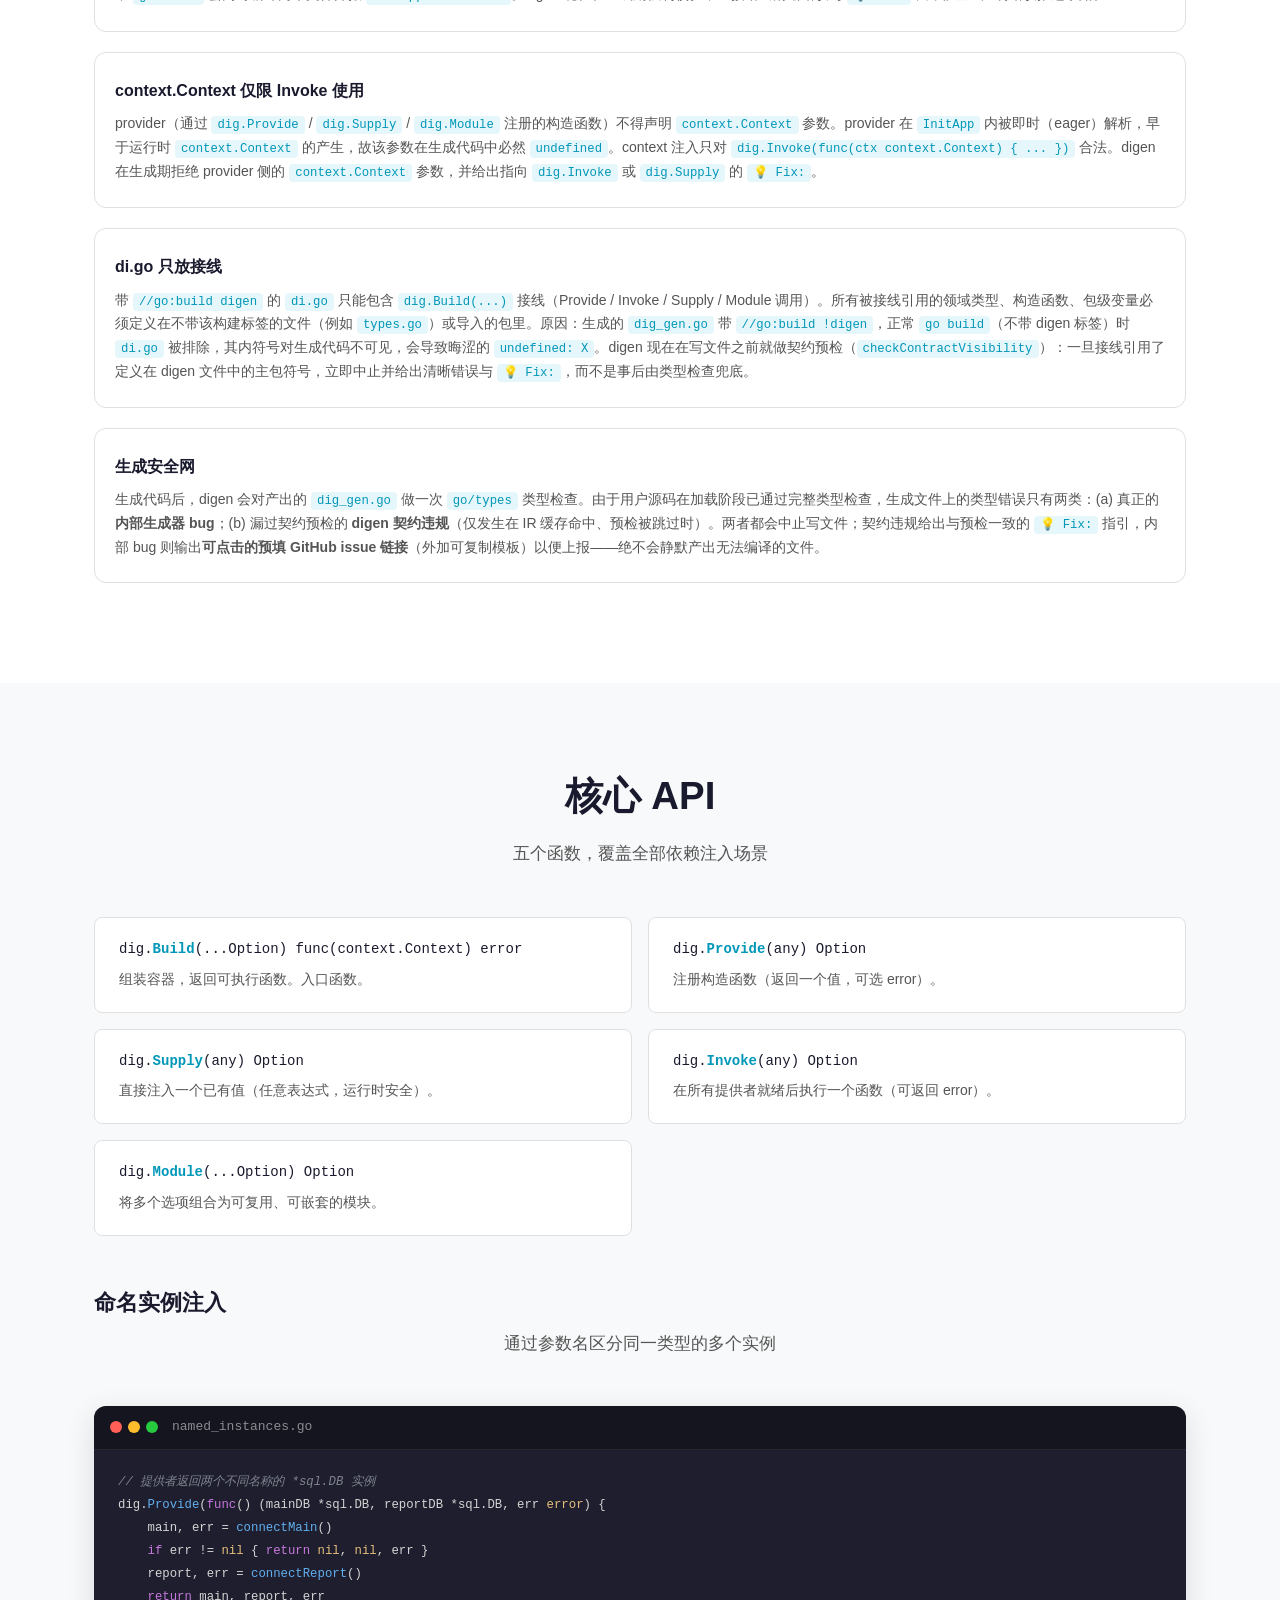
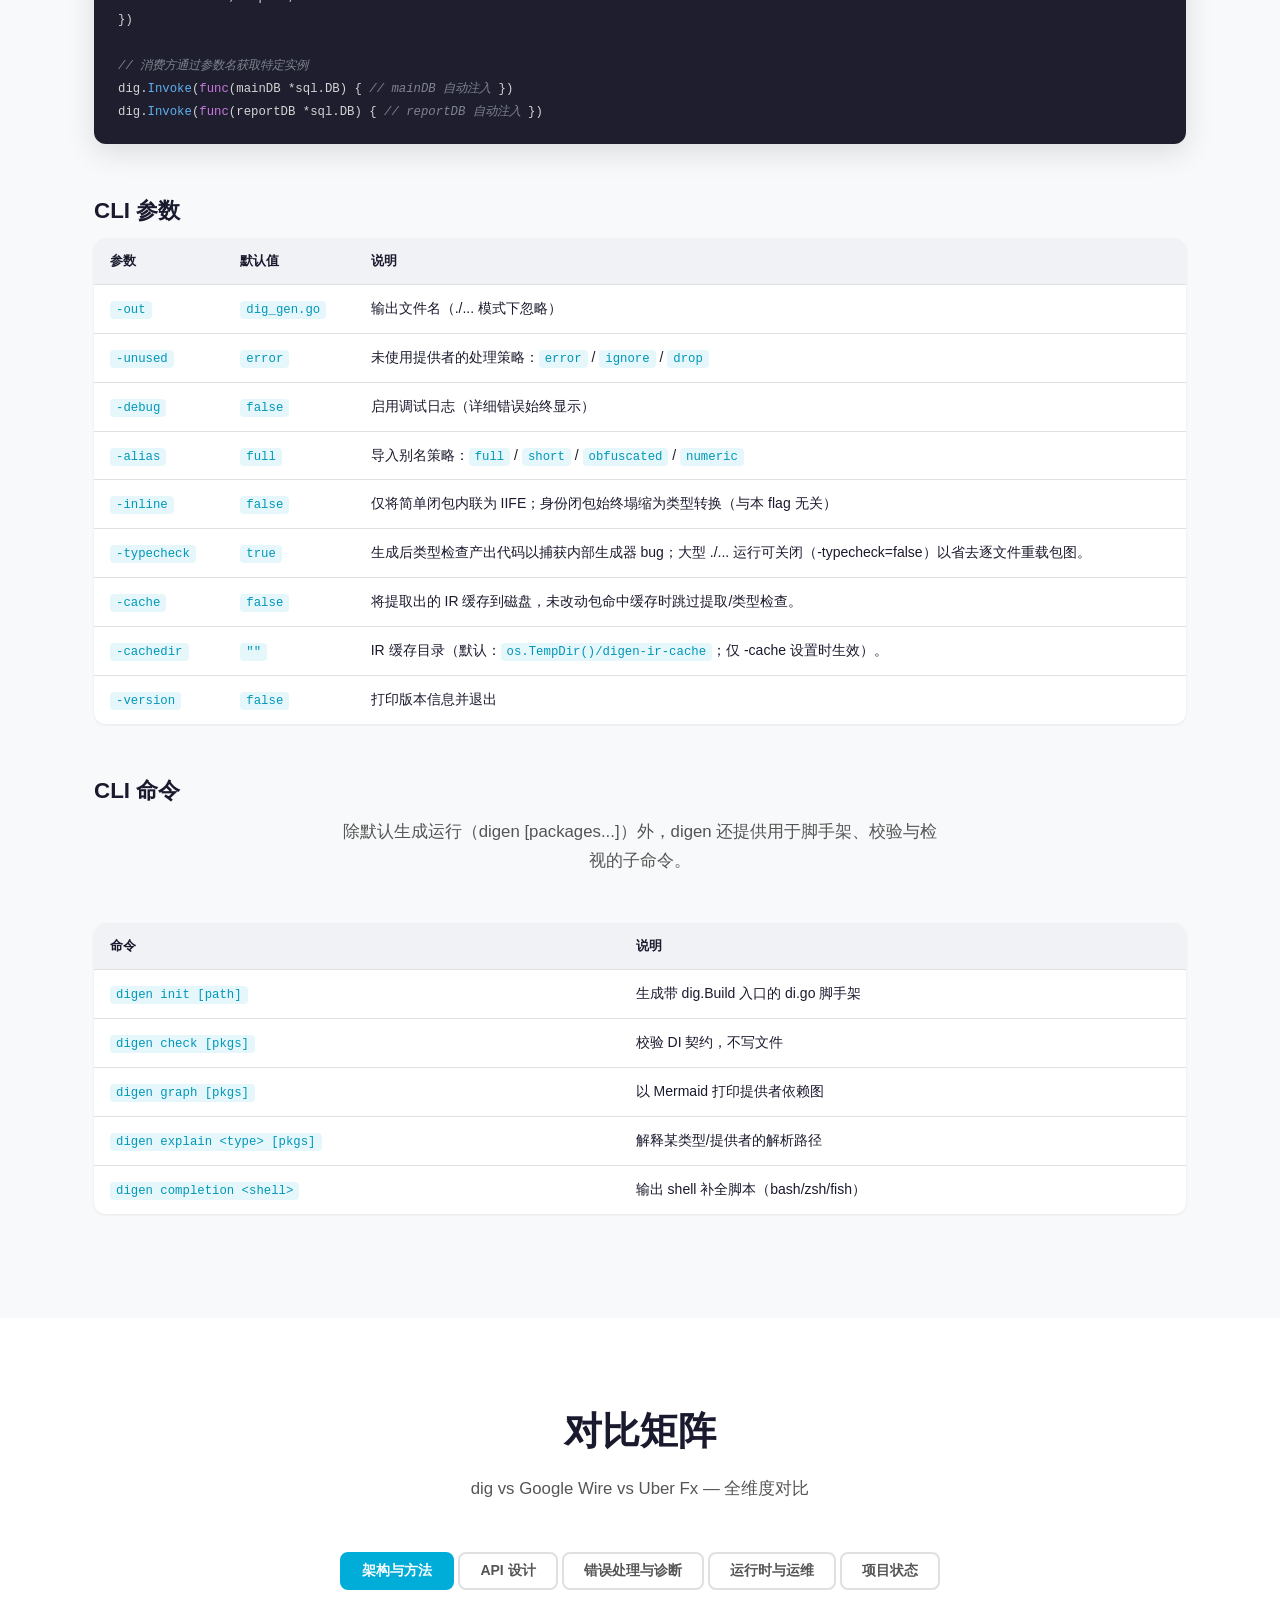
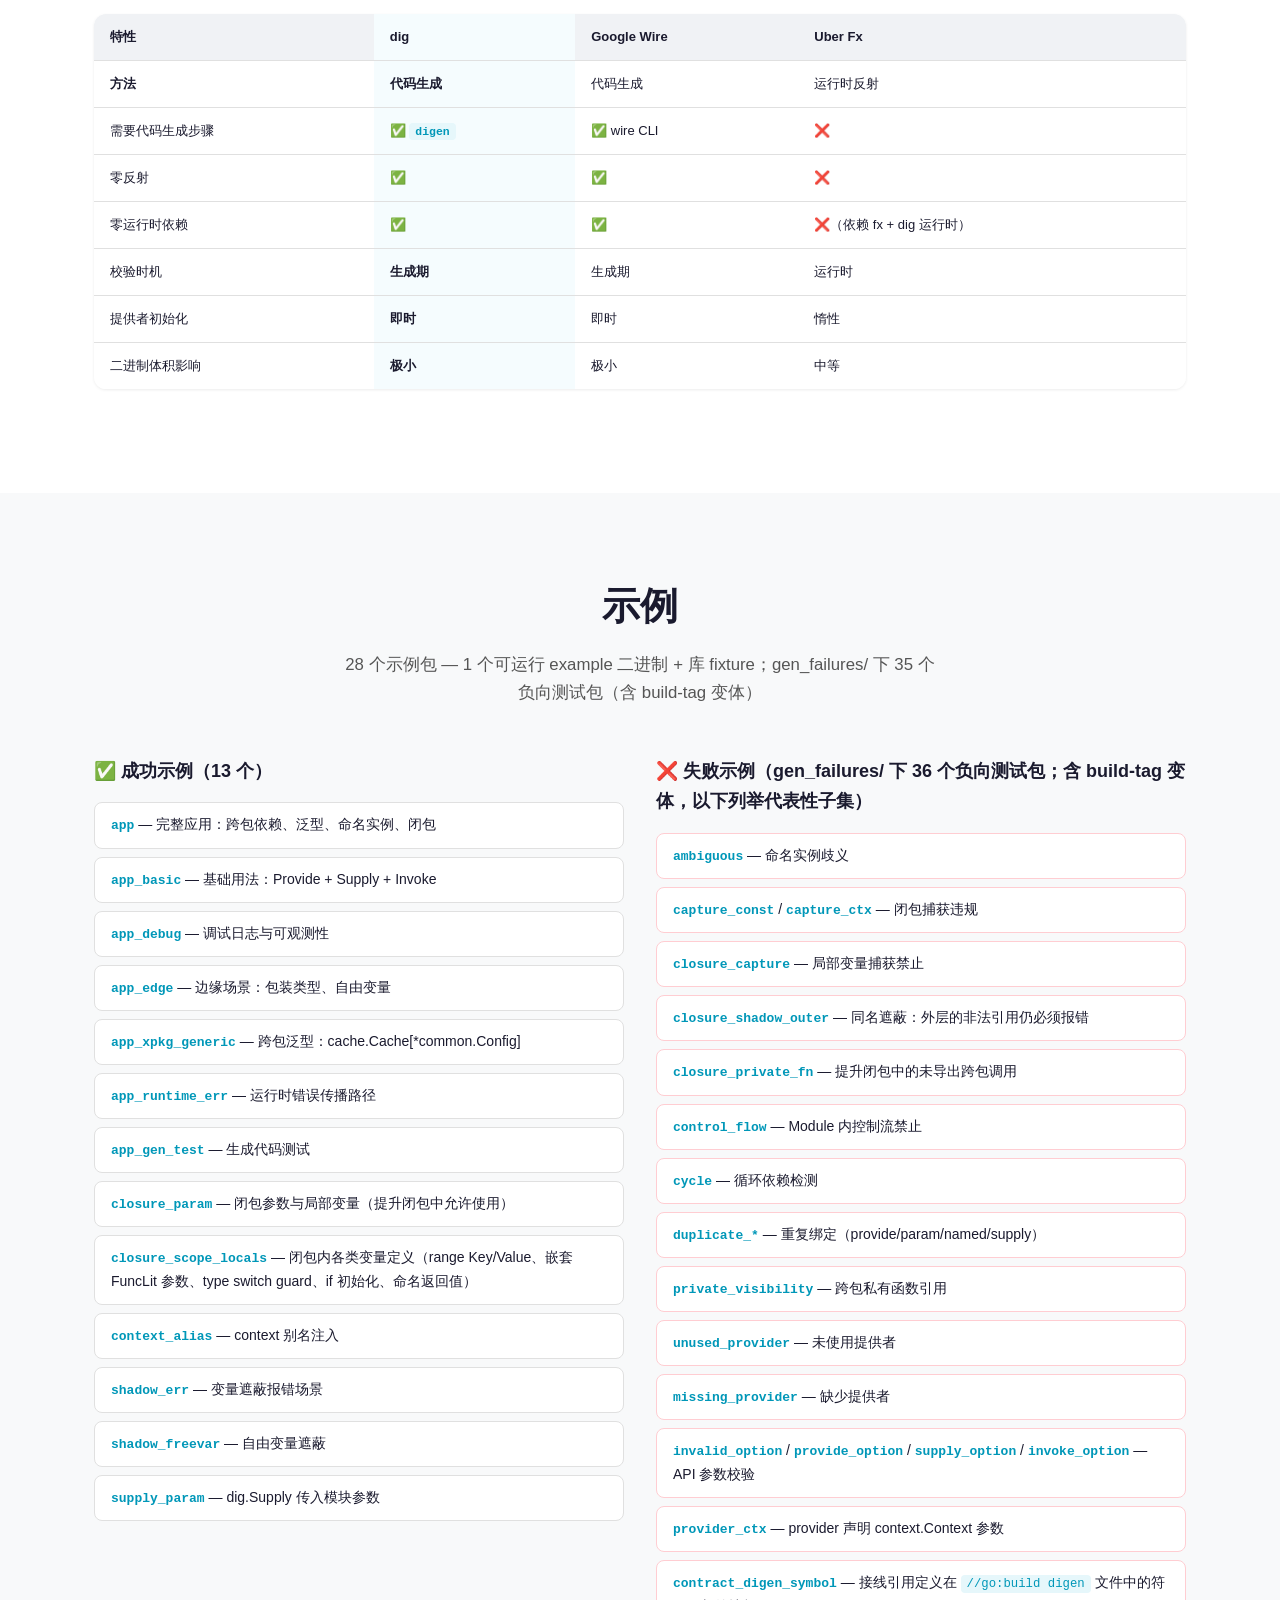
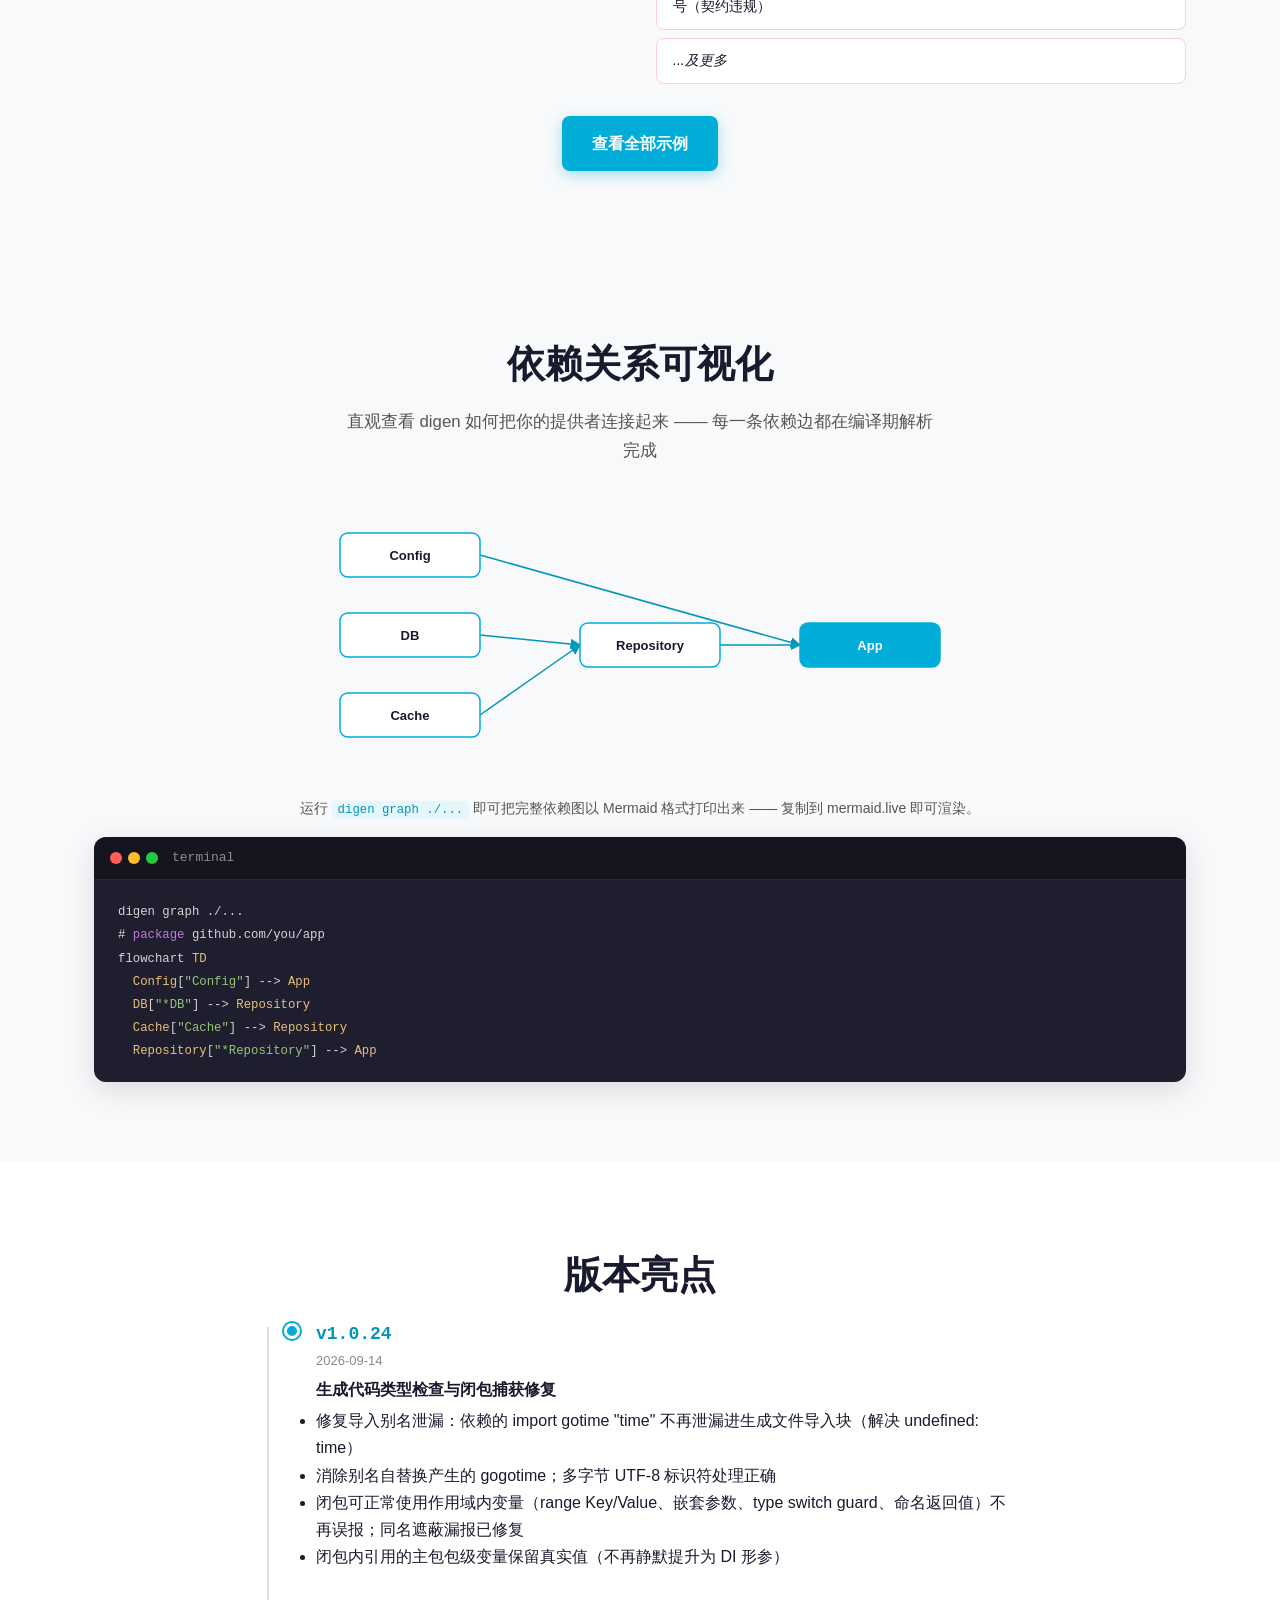
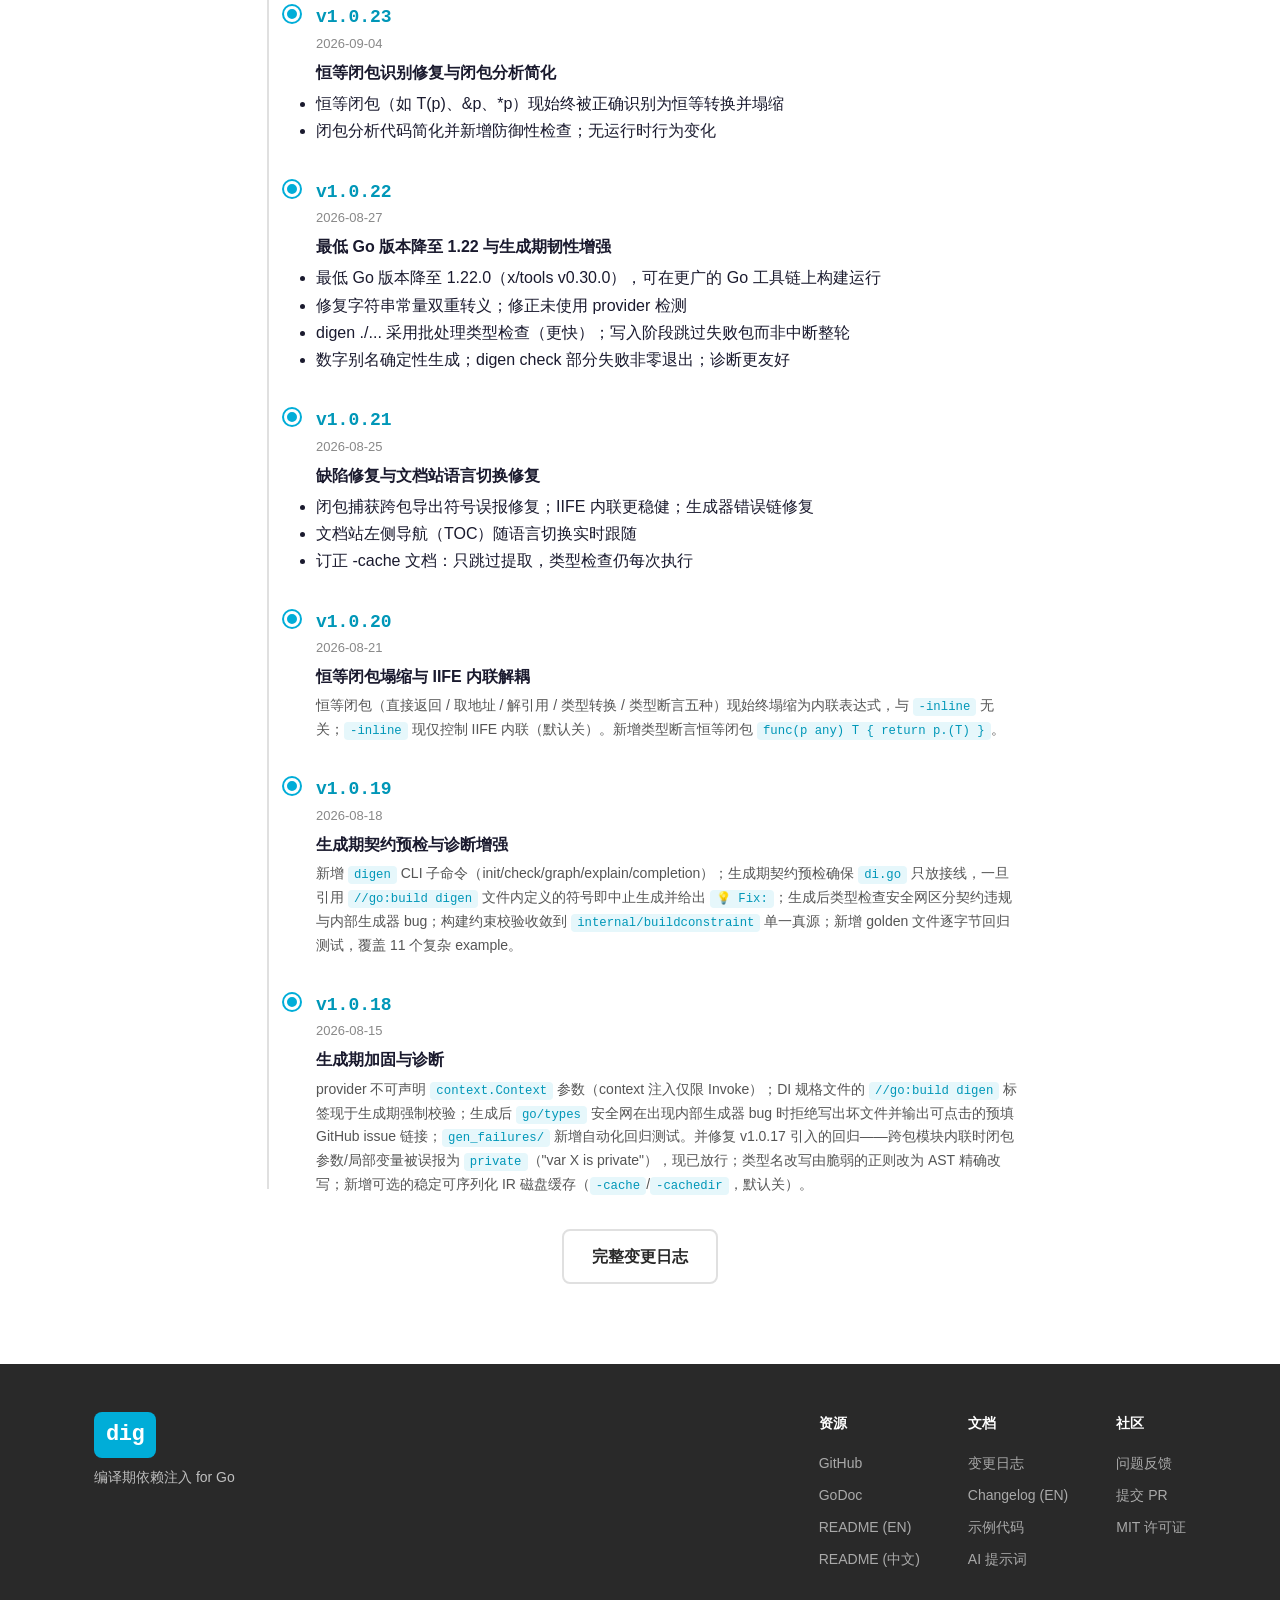
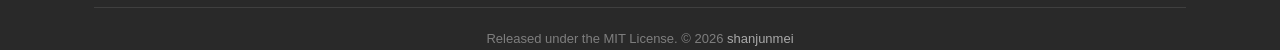
==== commit 1e797419: "Chore: Release version v1.0.24 update Synchronize updates to all documents, prompts, and changelogs," ====
--- a/docs/index.html
+++ b/docs/index.html
@@ -56,7 +56,7 @@
         <img src="https://pkg.go.dev/badge/github.com/shanjunmei/dig.svg" alt="Go Reference">
       </a>
       <img src="https://img.shields.io/badge/License-MIT-yellow.svg" alt="License: MIT">
-      <img src="https://img.shields.io/badge/version-v1.0.23-00ADD8.svg" alt="v1.0.23">
+      <img src="https://img.shields.io/badge/version-v1.0.24-00ADD8.svg" alt="v1.0.24">
       <img src="https://img.shields.io/badge/Go-1.22+-00ADD8.svg" alt="Go 1.22+">
     </div>
     <h1 class="hero-title">
@@ -573,7 +573,7 @@
           </thead>
           <tbody>
             <tr><td><strong data-en="Maintenance status">维护状态</strong></td><td class="col-dig" data-en="✅ Active">✅ 活跃</td><td data-en="⚠️ Archived">⚠️ 已归档</td><td data-en="✅ Active">✅ 活跃</td></tr>
-            <tr><td data-en="Latest version">最新版本</td><td class="col-dig">v1.0.23</td><td>v0.7.0 (beta)</td><td>v1.24.0</td></tr>
+            <tr><td data-en="Latest version">最新版本</td><td class="col-dig">v1.0.24</td><td>v0.7.0 (beta)</td><td>v1.24.0</td></tr>
             <tr><td data-en="Go version requirement">Go 版本要求</td><td class="col-dig">1.22+</td><td data-en="Standard">标准</td><td>1.22+</td></tr>
             <tr><td data-en="Refactor friendliness">重构友好度</td><td class="col-dig" data-en="High">高</td><td data-en="Low">低</td><td data-en="Medium">中</td></tr>
           </tbody>
@@ -591,7 +591,7 @@
 
     <div class="examples-grid">
       <div class="example-category">
-        <h3 data-en-html="✅ Success examples (12)">✅ 成功示例（12 个）</h3>
+        <h3 data-en-html="✅ Success examples (13)">✅ 成功示例（13 个）</h3>
         <ul class="example-list">
           <li data-en-html="<strong>app</strong> — Full app: cross-package deps, generics, named instances, closures"><strong>app</strong> — 完整应用：跨包依赖、泛型、命名实例、闭包</li>
           <li data-en-html="<strong>app_basic</strong> — Basics: Provide + Supply + Invoke"><strong>app_basic</strong> — 基础用法：Provide + Supply + Invoke</li>
@@ -601,6 +601,7 @@
           <li data-en-html="<strong>app_runtime_err</strong> — Runtime error propagation paths"><strong>app_runtime_err</strong> — 运行时错误传播路径</li>
           <li data-en-html="<strong>app_gen_test</strong> — Generated-code tests"><strong>app_gen_test</strong> — 生成代码测试</li>
           <li data-en-html="<strong>closure_param</strong> — Closure parameters &amp; local variables (allowed inside lifted closures)"><strong>closure_param</strong> — 闭包参数与局部变量（提升闭包中允许使用）</li>
+          <li data-en-html="<strong>closure_scope_locals</strong> — In-closure variable definitions of every form (range Key/Value, nested FuncLit params, type-switch guard, if-init, named results)"><strong>closure_scope_locals</strong> — 闭包内各类变量定义（range Key/Value、嵌套 FuncLit 参数、type switch guard、if 初始化、命名返回值）</li>
           <li data-en-html="<strong>context_alias</strong> — context alias injection"><strong>context_alias</strong> — context 别名注入</li>
           <li data-en-html="<strong>shadow_err</strong> — Variable-shadowing error scenario"><strong>shadow_err</strong> — 变量遮蔽报错场景</li>
           <li data-en-html="<strong>shadow_freevar</strong> — Free-variable shadowing"><strong>shadow_freevar</strong> — 自由变量遮蔽</li>
@@ -608,11 +609,12 @@
         </ul>
       </div>
       <div class="example-category">
-        <h3 data-en-html="❌ Failure examples (35 negative-test packages under gen_failures/; incl. build-tag variants; representative subset listed below)">❌ 失败示例（gen_failures/ 下 35 个负向测试包；含 build-tag 变体，以下列举代表性子集）</h3>
+        <h3 data-en-html="❌ Failure examples (36 negative-test packages under gen_failures/; incl. build-tag variants; representative subset listed below)">❌ 失败示例（gen_failures/ 下 36 个负向测试包；含 build-tag 变体，以下列举代表性子集）</h3>
         <ul class="example-list example-list-fail">
           <li data-en-html="<strong>ambiguous</strong> — Named-instance ambiguity"><strong>ambiguous</strong> — 命名实例歧义</li>
           <li data-en-html="<strong>capture_const</strong> / <strong>capture_ctx</strong> — Closure capture violations"><strong>capture_const</strong> / <strong>capture_ctx</strong> — 闭包捕获违规</li>
           <li data-en-html="<strong>closure_capture</strong> — Local-variable capture forbidden"><strong>closure_capture</strong> — 局部变量捕获禁止</li>
+          <li data-en-html="<strong>closure_shadow_outer</strong> — Name shadowing: the outer variable reference must still be reported"><strong>closure_shadow_outer</strong> — 同名遮蔽：外层的非法引用仍必须报错</li>
           <li data-en-html="<strong>closure_private_fn</strong> — Unexported cross-package call inside a lifted closure"><strong>closure_private_fn</strong> — 提升闭包中的未导出跨包调用</li>
           <li data-en-html="<strong>control_flow</strong> — Control flow inside Module forbidden"><strong>control_flow</strong> — Module 内控制流禁止</li>
           <li data-en-html="<strong>cycle</strong> — Cycle detection"><strong>cycle</strong> — 循环依赖检测</li>
@@ -693,6 +695,19 @@
     <h2 class="section-title" data-en="Release highlights">版本亮点</h2>
     <div class="timeline">
       <div class="timeline-item">
+        <div class="timeline-version">v1.0.24</div>
+        <div class="timeline-date">2026-09-14</div>
+        <div class="timeline-content">
+          <h3 data-en="Generated-code type-check &amp; closure-capture fixes">生成代码类型检查与闭包捕获修复</h3>
+          <ul>
+            <li data-en="Import-alias leak fixed: a dependency's import gotime &quot;time&quot; no longer leaks into the generated imports (resolves undefined: time)">修复导入别名泄漏：依赖的 import gotime &quot;time&quot; 不再泄漏进生成文件导入块（解决 undefined: time）</li>
+            <li data-en="No more gogotime from alias self-substitution; multi-byte UTF-8 identifiers handled correctly">消除别名自替换产生的 gogotime；多字节 UTF-8 标识符处理正确</li>
+            <li data-en="Closures can use in-scope variables (range Key/Value, nested params, type-switch guard, named results) without false errors; name-shadowing false negative fixed">闭包可正常使用作用域内变量（range Key/Value、嵌套参数、type switch guard、命名返回值）不再误报；同名遮蔽漏报已修复</li>
+            <li data-en="Main-package package-level variables referenced in wiring keep their real value (no silent promotion to a DI parameter)">闭包内引用的主包包级变量保留真实值（不再静默提升为 DI 形参）</li>
+          </ul>
+        </div>
+      </div>
+      <div class="timeline-item">
         <div class="timeline-version">v1.0.23</div>
         <div class="timeline-date">2026-09-04</div>
         <div class="timeline-content">
